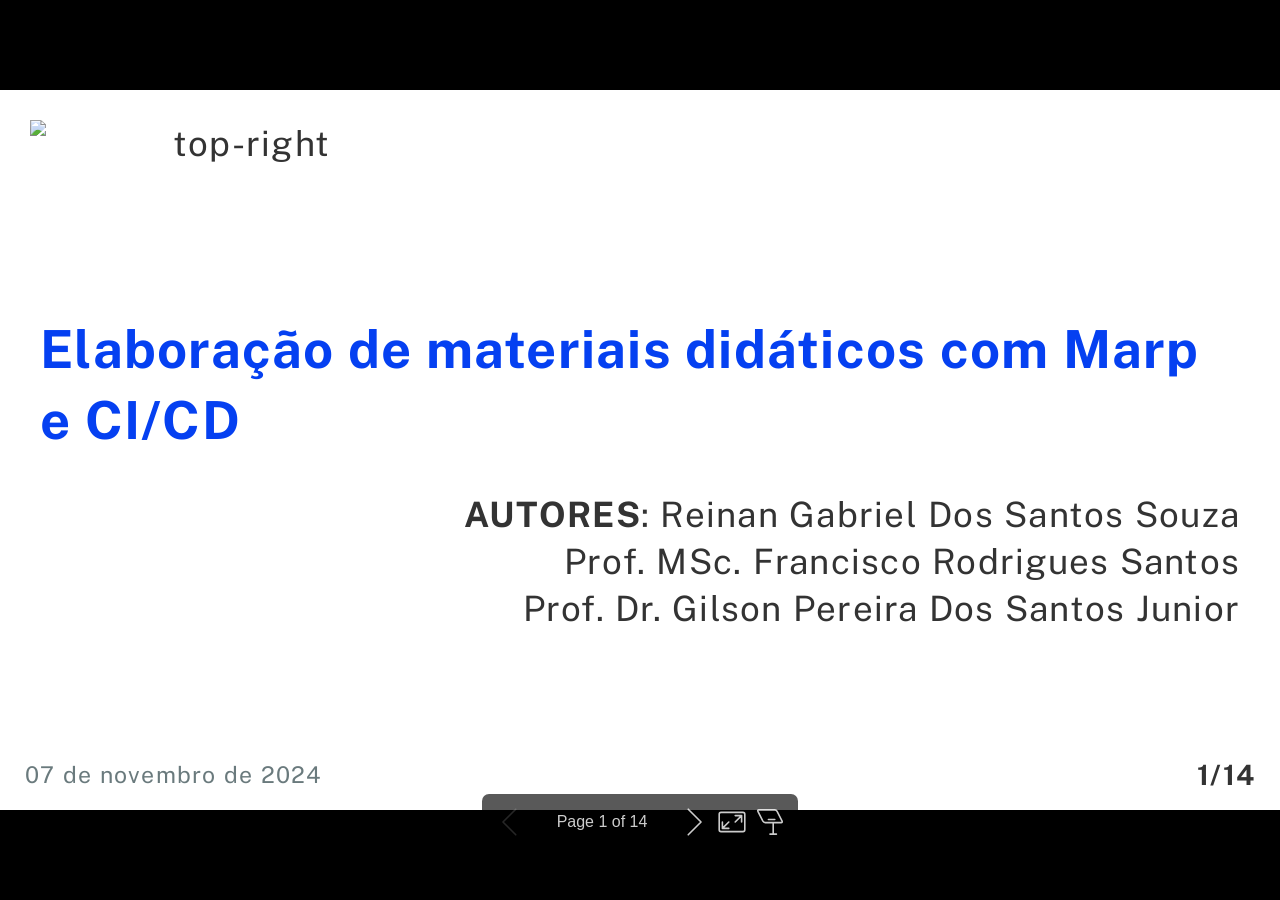
==== index.html @ b1dd6853 "Deploying to gh-pages from @ ReinanHS/marp-erbase-presentation@fe93d0c49906c712b5808c6bbe20783e0fa53" ====
<!DOCTYPE html><html lang="en-US"><head><meta charset="UTF-8"><meta name="viewport" content="width=device-width,height=device-height,initial-scale=1.0"><meta name="apple-mobile-web-app-capable" content="yes"><meta http-equiv="X-UA-Compatible" content="ie=edge"><meta property="og:type" content="website"><meta name="twitter:card" content="summary"><style>@media screen{body[data-bespoke-view=""] .bespoke-marp-parent>.bespoke-marp-osc>button,body[data-bespoke-view=next] .bespoke-marp-parent>.bespoke-marp-osc>button,body[data-bespoke-view=presenter] .bespoke-marp-presenter-container .bespoke-marp-presenter-info-container button,body[data-bespoke-view=presenter] .bespoke-marp-presenter-container .bespoke-marp-presenter-note-container button{-webkit-tap-highlight-color:transparent;appearance:none;background-color:transparent;border:0;color:inherit;cursor:pointer;font-size:inherit;opacity:.8;outline:none;padding:0;transition:opacity .2s linear}body[data-bespoke-view=""] .bespoke-marp-parent>.bespoke-marp-osc>button:disabled,body[data-bespoke-view=next] .bespoke-marp-parent>.bespoke-marp-osc>button:disabled,body[data-bespoke-view=presenter] .bespoke-marp-presenter-container .bespoke-marp-presenter-info-container button:disabled,body[data-bespoke-view=presenter] .bespoke-marp-presenter-container .bespoke-marp-presenter-note-container button:disabled{cursor:not-allowed;opacity:.15!important}body[data-bespoke-view=""] .bespoke-marp-parent>.bespoke-marp-osc>button:hover,body[data-bespoke-view=next] .bespoke-marp-parent>.bespoke-marp-osc>button:hover,body[data-bespoke-view=presenter] .bespoke-marp-presenter-container .bespoke-marp-presenter-info-container button:hover,body[data-bespoke-view=presenter] .bespoke-marp-presenter-container .bespoke-marp-presenter-note-container button:hover{opacity:1}body[data-bespoke-view=""] .bespoke-marp-parent>.bespoke-marp-osc>button:hover:active,body[data-bespoke-view=next] .bespoke-marp-parent>.bespoke-marp-osc>button:hover:active,body[data-bespoke-view=presenter] .bespoke-marp-presenter-container .bespoke-marp-presenter-info-container button:hover:active,body[data-bespoke-view=presenter] .bespoke-marp-presenter-container .bespoke-marp-presenter-note-container button:hover:active{opacity:.6}body[data-bespoke-view=""] .bespoke-marp-parent>.bespoke-marp-osc>button:hover:not(:disabled),body[data-bespoke-view=next] .bespoke-marp-parent>.bespoke-marp-osc>button:hover:not(:disabled),body[data-bespoke-view=presenter] .bespoke-marp-presenter-container .bespoke-marp-presenter-info-container button:hover:not(:disabled),body[data-bespoke-view=presenter] .bespoke-marp-presenter-container .bespoke-marp-presenter-note-container button:hover:not(:disabled){transition:none}body[data-bespoke-view=""] .bespoke-marp-parent>.bespoke-marp-osc>button[data-bespoke-marp-osc=prev],body[data-bespoke-view=next] .bespoke-marp-parent>.bespoke-marp-osc>button[data-bespoke-marp-osc=prev],body[data-bespoke-view=presenter] .bespoke-marp-presenter-container .bespoke-marp-presenter-info-container button.bespoke-marp-presenter-info-page-prev{background:transparent url("[data-uri]") no-repeat 50%;background-size:contain;overflow:hidden;text-indent:100%;white-space:nowrap}body[data-bespoke-view=""] .bespoke-marp-parent>.bespoke-marp-osc>button[data-bespoke-marp-osc=next],body[data-bespoke-view=next] .bespoke-marp-parent>.bespoke-marp-osc>button[data-bespoke-marp-osc=next],body[data-bespoke-view=presenter] .bespoke-marp-presenter-container .bespoke-marp-presenter-info-container button.bespoke-marp-presenter-info-page-next{background:transparent url("[data-uri]") no-repeat 50%;background-size:contain;overflow:hidden;text-indent:100%;white-space:nowrap}body[data-bespoke-view=""] .bespoke-marp-parent>.bespoke-marp-osc>button[data-bespoke-marp-osc=fullscreen],body[data-bespoke-view=next] .bespoke-marp-parent>.bespoke-marp-osc>button[data-bespoke-marp-osc=fullscreen]{background:transparent url("[data-uri]") no-repeat 50%;background-size:contain;overflow:hidden;text-indent:100%;white-space:nowrap}body[data-bespoke-view=""] .bespoke-marp-parent>.bespoke-marp-osc>button.exit[data-bespoke-marp-osc=fullscreen],body[data-bespoke-view=next] .bespoke-marp-parent>.bespoke-marp-osc>button.exit[data-bespoke-marp-osc=fullscreen]{background-image:url("[data-uri]")}body[data-bespoke-view=""] .bespoke-marp-parent>.bespoke-marp-osc>button[data-bespoke-marp-osc=presenter],body[data-bespoke-view=next] .bespoke-marp-parent>.bespoke-marp-osc>button[data-bespoke-marp-osc=presenter]{background:transparent url("[data-uri]") no-repeat 50%;background-size:contain;overflow:hidden;text-indent:100%;white-space:nowrap}body[data-bespoke-view=presenter] .bespoke-marp-presenter-container .bespoke-marp-presenter-note-container button.bespoke-marp-presenter-note-bigger{background:transparent url("[data-uri]") no-repeat 50%;background-size:contain;overflow:hidden;text-indent:100%;white-space:nowrap}body[data-bespoke-view=presenter] .bespoke-marp-presenter-container .bespoke-marp-presenter-note-container button.bespoke-marp-presenter-note-smaller{background:transparent url("[data-uri]") no-repeat 50%;background-size:contain;overflow:hidden;text-indent:100%;white-space:nowrap}}@keyframes __bespoke_marp_transition_reduced_outgoing__{0%{opacity:1}to{opacity:0}}@keyframes __bespoke_marp_transition_reduced_incoming__{0%{mix-blend-mode:plus-lighter;opacity:0}to{mix-blend-mode:plus-lighter;opacity:1}}.bespoke-marp-note,.bespoke-marp-osc,.bespoke-progress-parent{display:none;transition:none}@media screen{::view-transition-group(*){animation-duration:var(--marp-bespoke-transition-animation-duration,.5s);animation-timing-function:ease}::view-transition-new(*),::view-transition-old(*){animation-delay:0s;animation-direction:var(--marp-bespoke-transition-animation-direction,normal);animation-duration:var(--marp-bespoke-transition-animation-duration,.5s);animation-fill-mode:both;animation-name:var(--marp-bespoke-transition-animation-name,var(--marp-bespoke-transition-animation-name-fallback,__bespoke_marp_transition_no_animation__));mix-blend-mode:normal}::view-transition-old(*){--marp-bespoke-transition-animation-name-fallback:__bespoke_marp_transition_reduced_outgoing__;animation-timing-function:ease}::view-transition-new(*){--marp-bespoke-transition-animation-name-fallback:__bespoke_marp_transition_reduced_incoming__;animation-timing-function:ease}::view-transition-new(root),::view-transition-old(root){animation-timing-function:linear}::view-transition-new(__bespoke_marp_transition_osc__),::view-transition-old(__bespoke_marp_transition_osc__){animation-duration:0s!important;animation-name:__bespoke_marp_transition_osc__!important}::view-transition-new(__bespoke_marp_transition_osc__){opacity:0!important}.bespoke-marp-transition-warming-up::view-transition-group(*),.bespoke-marp-transition-warming-up::view-transition-new(*),.bespoke-marp-transition-warming-up::view-transition-old(*){animation-play-state:paused!important}body,html{height:100%;margin:0}body{background:#000;overflow:hidden}svg.bespoke-marp-slide{content-visibility:hidden;opacity:0;pointer-events:none;z-index:-1}svg.bespoke-marp-slide:not(.bespoke-marp-active) *{view-transition-name:none!important}svg.bespoke-marp-slide.bespoke-marp-active{content-visibility:visible;opacity:1;pointer-events:auto;z-index:0}svg.bespoke-marp-slide.bespoke-marp-active.bespoke-marp-active-ready *{animation-name:__bespoke_marp__!important}@supports not (content-visibility:hidden){svg.bespoke-marp-slide[data-bespoke-marp-load=hideable]{display:none}svg.bespoke-marp-slide[data-bespoke-marp-load=hideable].bespoke-marp-active{display:block}}}@media screen and (prefers-reduced-motion:reduce){svg.bespoke-marp-slide *{view-transition-name:none!important}}@media screen{[data-bespoke-marp-fragment=inactive]{visibility:hidden}body[data-bespoke-view=""] .bespoke-marp-parent,body[data-bespoke-view=next] .bespoke-marp-parent{inset:0;position:absolute}body[data-bespoke-view=""] .bespoke-marp-parent>.bespoke-marp-osc,body[data-bespoke-view=next] .bespoke-marp-parent>.bespoke-marp-osc{view-transition-name:__bespoke_marp_transition_osc__;background:rgba(0,0,0,.65);border-radius:7px;bottom:50px;color:#fff;contain:paint;display:block;font-family:Helvetica,Arial,sans-serif;font-size:16px;left:50%;line-height:0;opacity:1;padding:12px;position:absolute;touch-action:manipulation;transform:translateX(-50%);transition:opacity .2s linear;-webkit-user-select:none;user-select:none;white-space:nowrap;will-change:transform;z-index:1}body[data-bespoke-view=""] .bespoke-marp-parent>.bespoke-marp-osc>*,body[data-bespoke-view=next] .bespoke-marp-parent>.bespoke-marp-osc>*{margin-left:6px}body[data-bespoke-view=""] .bespoke-marp-parent>.bespoke-marp-osc>:first-child,body[data-bespoke-view=next] .bespoke-marp-parent>.bespoke-marp-osc>:first-child{margin-left:0}body[data-bespoke-view=""] .bespoke-marp-parent>.bespoke-marp-osc>span,body[data-bespoke-view=next] .bespoke-marp-parent>.bespoke-marp-osc>span{opacity:.8}body[data-bespoke-view=""] .bespoke-marp-parent>.bespoke-marp-osc>span[data-bespoke-marp-osc=page],body[data-bespoke-view=next] .bespoke-marp-parent>.bespoke-marp-osc>span[data-bespoke-marp-osc=page]{display:inline-block;min-width:140px;text-align:center}body[data-bespoke-view=""] .bespoke-marp-parent>.bespoke-marp-osc>button[data-bespoke-marp-osc=fullscreen],body[data-bespoke-view=""] .bespoke-marp-parent>.bespoke-marp-osc>button[data-bespoke-marp-osc=next],body[data-bespoke-view=""] .bespoke-marp-parent>.bespoke-marp-osc>button[data-bespoke-marp-osc=presenter],body[data-bespoke-view=""] .bespoke-marp-parent>.bespoke-marp-osc>button[data-bespoke-marp-osc=prev],body[data-bespoke-view=next] .bespoke-marp-parent>.bespoke-marp-osc>button[data-bespoke-marp-osc=fullscreen],body[data-bespoke-view=next] .bespoke-marp-parent>.bespoke-marp-osc>button[data-bespoke-marp-osc=next],body[data-bespoke-view=next] .bespoke-marp-parent>.bespoke-marp-osc>button[data-bespoke-marp-osc=presenter],body[data-bespoke-view=next] .bespoke-marp-parent>.bespoke-marp-osc>button[data-bespoke-marp-osc=prev]{height:32px;line-height:32px;width:32px}body[data-bespoke-view=""] .bespoke-marp-parent.bespoke-marp-inactive,body[data-bespoke-view=next] .bespoke-marp-parent.bespoke-marp-inactive{cursor:none}body[data-bespoke-view=""] .bespoke-marp-parent.bespoke-marp-inactive>.bespoke-marp-osc,body[data-bespoke-view=next] .bespoke-marp-parent.bespoke-marp-inactive>.bespoke-marp-osc{opacity:0;pointer-events:none}body[data-bespoke-view=""] svg.bespoke-marp-slide,body[data-bespoke-view=next] svg.bespoke-marp-slide{height:100%;left:0;position:absolute;top:0;width:100%}body[data-bespoke-view=""] .bespoke-progress-parent{background:#222;display:flex;height:5px;width:100%}body[data-bespoke-view=""] .bespoke-progress-parent+.bespoke-marp-parent{top:5px}body[data-bespoke-view=""] .bespoke-progress-parent .bespoke-progress-bar{background:#0288d1;flex:0 0 0;transition:flex-basis .2s cubic-bezier(0,1,1,1)}body[data-bespoke-view=next]{background:transparent}body[data-bespoke-view=presenter]{background:#161616}body[data-bespoke-view=presenter] .bespoke-marp-presenter-container{display:grid;font-family:Helvetica,Arial,sans-serif;grid-template:"current dragbar next" minmax(140px,1fr) "current dragbar note" 2fr "info    dragbar note" 3em;grid-template-columns:minmax(3px,var(--bespoke-marp-presenter-split-ratio,66%)) 0 minmax(3px,1fr);height:100%;left:0;position:absolute;top:0;width:100%}body[data-bespoke-view=presenter] .bespoke-marp-presenter-container .bespoke-marp-parent{grid-area:current;overflow:hidden;position:relative}body[data-bespoke-view=presenter] .bespoke-marp-presenter-container .bespoke-marp-parent svg.bespoke-marp-slide{height:calc(100% - 40px);left:20px;pointer-events:none;position:absolute;top:20px;-webkit-user-select:none;user-select:none;width:calc(100% - 40px)}body[data-bespoke-view=presenter] .bespoke-marp-presenter-container .bespoke-marp-parent svg.bespoke-marp-slide.bespoke-marp-active{filter:drop-shadow(0 3px 10px rgba(0,0,0,.5))}body[data-bespoke-view=presenter] .bespoke-marp-presenter-container .bespoke-marp-presenter-dragbar-container{background:#0288d1;cursor:col-resize;grid-area:dragbar;margin-left:-3px;opacity:0;position:relative;transition:opacity .4s linear .1s;width:6px;z-index:10}body[data-bespoke-view=presenter] .bespoke-marp-presenter-container .bespoke-marp-presenter-dragbar-container:hover{opacity:1}body[data-bespoke-view=presenter] .bespoke-marp-presenter-container .bespoke-marp-presenter-dragbar-container.active{opacity:1;transition-delay:0s}body[data-bespoke-view=presenter] .bespoke-marp-presenter-container .bespoke-marp-presenter-next-container{background:#222;cursor:pointer;display:none;grid-area:next;overflow:hidden;position:relative}body[data-bespoke-view=presenter] .bespoke-marp-presenter-container .bespoke-marp-presenter-next-container.active{display:block}body[data-bespoke-view=presenter] .bespoke-marp-presenter-container .bespoke-marp-presenter-next-container iframe.bespoke-marp-presenter-next{background:transparent;border:0;display:block;filter:drop-shadow(0 3px 10px rgba(0,0,0,.5));height:calc(100% - 40px);left:20px;pointer-events:none;position:absolute;top:20px;-webkit-user-select:none;user-select:none;width:calc(100% - 40px)}body[data-bespoke-view=presenter] .bespoke-marp-presenter-container .bespoke-marp-presenter-note-container{background:#222;color:#eee;grid-area:note;position:relative;z-index:1}body[data-bespoke-view=presenter] .bespoke-marp-presenter-container .bespoke-marp-presenter-note-container button{height:1.5em;line-height:1.5em;width:1.5em}body[data-bespoke-view=presenter] .bespoke-marp-presenter-container .bespoke-marp-presenter-note-container .bespoke-marp-presenter-note-wrapper{display:block;inset:0;position:absolute}body[data-bespoke-view=presenter] .bespoke-marp-presenter-container .bespoke-marp-presenter-note-container .bespoke-marp-presenter-note-buttons{background:rgba(0,0,0,.65);border-radius:4px;bottom:0;display:flex;gap:4px;margin:12px;opacity:0;padding:6px;pointer-events:none;position:absolute;right:0;transition:opacity .2s linear}body[data-bespoke-view=presenter] .bespoke-marp-presenter-container .bespoke-marp-presenter-note-container .bespoke-marp-presenter-note-buttons:focus-within,body[data-bespoke-view=presenter] .bespoke-marp-presenter-container .bespoke-marp-presenter-note-container .bespoke-marp-presenter-note-wrapper:focus-within+.bespoke-marp-presenter-note-buttons,body[data-bespoke-view=presenter] .bespoke-marp-presenter-container .bespoke-marp-presenter-note-container:hover .bespoke-marp-presenter-note-buttons{opacity:1;pointer-events:auto}body[data-bespoke-view=presenter] .bespoke-marp-presenter-container .bespoke-marp-presenter-note-container .bespoke-marp-note{word-wrap:break-word;box-sizing:border-box;font-size:calc(1.1em*var(--bespoke-marp-note-font-scale, 1));height:calc(100% - 40px);margin:20px;overflow:auto;padding-right:3px;scrollbar-color:hsla(0,0%,93%,.5) transparent;scrollbar-width:thin;white-space:pre-wrap;width:calc(100% - 40px)}body[data-bespoke-view=presenter] .bespoke-marp-presenter-container .bespoke-marp-presenter-note-container .bespoke-marp-note::-webkit-scrollbar{width:6px}body[data-bespoke-view=presenter] .bespoke-marp-presenter-container .bespoke-marp-presenter-note-container .bespoke-marp-note::-webkit-scrollbar-track{background:transparent}body[data-bespoke-view=presenter] .bespoke-marp-presenter-container .bespoke-marp-presenter-note-container .bespoke-marp-note::-webkit-scrollbar-thumb{background:hsla(0,0%,93%,.5);border-radius:6px}body[data-bespoke-view=presenter] .bespoke-marp-presenter-container .bespoke-marp-presenter-note-container .bespoke-marp-note:empty{pointer-events:none}body[data-bespoke-view=presenter] .bespoke-marp-presenter-container .bespoke-marp-presenter-note-container .bespoke-marp-note.active{display:block}body[data-bespoke-view=presenter] .bespoke-marp-presenter-container .bespoke-marp-presenter-note-container .bespoke-marp-note p:first-child{margin-top:0}body[data-bespoke-view=presenter] .bespoke-marp-presenter-container .bespoke-marp-presenter-note-container .bespoke-marp-note p:last-child{margin-bottom:0}body[data-bespoke-view=presenter] .bespoke-marp-presenter-container .bespoke-marp-presenter-info-container{align-items:center;box-sizing:border-box;color:#eee;display:flex;flex-wrap:nowrap;grid-area:info;justify-content:center;overflow:hidden;padding:0 10px}body[data-bespoke-view=presenter] .bespoke-marp-presenter-container .bespoke-marp-presenter-info-container .bespoke-marp-presenter-info-page,body[data-bespoke-view=presenter] .bespoke-marp-presenter-container .bespoke-marp-presenter-info-container .bespoke-marp-presenter-info-time,body[data-bespoke-view=presenter] .bespoke-marp-presenter-container .bespoke-marp-presenter-info-container .bespoke-marp-presenter-info-timer{box-sizing:border-box;display:block;padding:0 10px;white-space:nowrap;width:100%}body[data-bespoke-view=presenter] .bespoke-marp-presenter-container .bespoke-marp-presenter-info-container button{height:1.5em;line-height:1.5em;width:1.5em}body[data-bespoke-view=presenter] .bespoke-marp-presenter-container .bespoke-marp-presenter-info-container .bespoke-marp-presenter-info-page{order:2;text-align:center}body[data-bespoke-view=presenter] .bespoke-marp-presenter-container .bespoke-marp-presenter-info-container .bespoke-marp-presenter-info-page .bespoke-marp-presenter-info-page-text{display:inline-block;min-width:120px;text-align:center}body[data-bespoke-view=presenter] .bespoke-marp-presenter-container .bespoke-marp-presenter-info-container .bespoke-marp-presenter-info-time{color:#999;order:1;text-align:left}body[data-bespoke-view=presenter] .bespoke-marp-presenter-container .bespoke-marp-presenter-info-container .bespoke-marp-presenter-info-timer{color:#999;order:3;text-align:right}body[data-bespoke-view=presenter] .bespoke-marp-presenter-container .bespoke-marp-presenter-info-container .bespoke-marp-presenter-info-timer:hover{cursor:pointer}}@media print{.bespoke-marp-presenter-info-container,.bespoke-marp-presenter-next-container,.bespoke-marp-presenter-note-container{display:none}}</style><style>@charset "UTF-8";@import "https://fonts.bunny.net/css?family=Lato:400,900|Roboto+Mono:400,700&display=swap";@import url('https://fonts.googleapis.com/css2?family=Public+Sans:wght@400;700&display=swap');@import url('https://fonts.googleapis.com/css2?family=Source+Code+Pro&display=swap');div#\:\$p>svg>foreignObject>section{width:1280px;height:720px;box-sizing:border-box;overflow:hidden;position:relative;scroll-snap-align:center center}div#\:\$p>svg>foreignObject>section:after{bottom:0;content:attr(data-marpit-pagination);padding:inherit;pointer-events:none;position:absolute;right:0}div#\:\$p>svg>foreignObject>section:not([data-marpit-pagination]):after{display:none}/* Normalization */div#\:\$p>svg>foreignObject>section :is(h1,marp-h1){font-size:2em;margin:0.67em 0}div#\:\$p>svg>foreignObject>section video::-webkit-media-controls{will-change:transform}@page{size:1280px 720px;margin:0}@media print{body,html{background-color:#fff;margin:0;page-break-inside:avoid;break-inside:avoid-page}div#\:\$p>svg>foreignObject>section{page-break-before:always;break-before:page}div#\:\$p>svg>foreignObject>section,div#\:\$p>svg>foreignObject>section *{-webkit-print-color-adjust:exact!important;animation-delay:0s!important;animation-duration:0s!important;color-adjust:exact!important;transition:none!important}div#\:\$p>svg[data-marpit-svg]{display:block;height:100vh;width:100vw}}
/*!
 * Marp / Marpit Gaia theme.
 *
 * @theme gaia
 * @author Yuki Hattori
 *
 * @auto-scaling true
 * @size 16:9 1280px 720px
 * @size 4:3 960px 720px
 */div#\:\$p>svg>foreignObject>section :is(pre,marp-pre) code.hljs{display:block;overflow-x:auto;padding:1em}div#\:\$p>svg>foreignObject>section code.hljs{padding:3px 5px}div#\:\$p>svg>foreignObject>section .hljs{background:#000;color:#f8f8f8}div#\:\$p>svg>foreignObject>section .hljs-comment,div#\:\$p>svg>foreignObject>section .hljs-quote{color:#aeaeae;font-style:italic}div#\:\$p>svg>foreignObject>section .hljs-keyword,div#\:\$p>svg>foreignObject>section .hljs-selector-tag,div#\:\$p>svg>foreignObject>section .hljs-type{color:#e28964}div#\:\$p>svg>foreignObject>section .hljs-string{color:#65b042}div#\:\$p>svg>foreignObject>section .hljs-subst{color:#daefa3}div#\:\$p>svg>foreignObject>section .hljs-link,div#\:\$p>svg>foreignObject>section .hljs-regexp{color:#e9c062}div#\:\$p>svg>foreignObject>section .hljs-name,div#\:\$p>svg>foreignObject>section .hljs-section,div#\:\$p>svg>foreignObject>section .hljs-tag,div#\:\$p>svg>foreignObject>section .hljs-title{color:#89bdff}div#\:\$p>svg>foreignObject>section .hljs-class .hljs-title,div#\:\$p>svg>foreignObject>section .hljs-doctag,div#\:\$p>svg>foreignObject>section .hljs-title.class_{text-decoration:underline}div#\:\$p>svg>foreignObject>section .hljs-bullet,div#\:\$p>svg>foreignObject>section .hljs-number,div#\:\$p>svg>foreignObject>section .hljs-symbol{color:#3387cc}div#\:\$p>svg>foreignObject>section .hljs-params,div#\:\$p>svg>foreignObject>section .hljs-template-variable,div#\:\$p>svg>foreignObject>section .hljs-variable{color:#3e87e3}div#\:\$p>svg>foreignObject>section .hljs-attribute{color:#cda869}div#\:\$p>svg>foreignObject>section .hljs-meta{color:#8996a8}div#\:\$p>svg>foreignObject>section .hljs-formula{background-color:#0e2231;color:#f8f8f8;font-style:italic}div#\:\$p>svg>foreignObject>section .hljs-addition{background-color:#253b22;color:#f8f8f8}div#\:\$p>svg>foreignObject>section .hljs-deletion{background-color:#420e09;color:#f8f8f8}div#\:\$p>svg>foreignObject>section .hljs-selector-class{color:#9b703f}div#\:\$p>svg>foreignObject>section .hljs-selector-id{color:#8b98ab}div#\:\$p>svg>foreignObject>section .hljs-emphasis{font-style:italic}div#\:\$p>svg>foreignObject>section .hljs-strong{font-weight:700}div#\:\$p>svg>foreignObject>section :is(h1,marp-h1),div#\:\$p>svg>foreignObject>section :is(h2,marp-h2),div#\:\$p>svg>foreignObject>section :is(h3,marp-h3),div#\:\$p>svg>foreignObject>section :is(h4,marp-h4),div#\:\$p>svg>foreignObject>section :is(h5,marp-h5),div#\:\$p>svg>foreignObject>section :is(h6,marp-h6){margin:.5em 0 0}div#\:\$p>svg>foreignObject>section :is(h1,marp-h1) strong,div#\:\$p>svg>foreignObject>section :is(h2,marp-h2) strong,div#\:\$p>svg>foreignObject>section :is(h3,marp-h3) strong,div#\:\$p>svg>foreignObject>section :is(h4,marp-h4) strong,div#\:\$p>svg>foreignObject>section :is(h5,marp-h5) strong,div#\:\$p>svg>foreignObject>section :is(h6,marp-h6) strong{font-weight:inherit}div#\:\$p>svg>foreignObject>section :is(h1,marp-h1)::part(auto-scaling),div#\:\$p>svg>foreignObject>section :is(h2,marp-h2)::part(auto-scaling),div#\:\$p>svg>foreignObject>section :is(h3,marp-h3)::part(auto-scaling),div#\:\$p>svg>foreignObject>section :is(h4,marp-h4)::part(auto-scaling),div#\:\$p>svg>foreignObject>section :is(h5,marp-h5)::part(auto-scaling),div#\:\$p>svg>foreignObject>section :is(h6,marp-h6)::part(auto-scaling){max-height:580px}div#\:\$p>svg>foreignObject>section :is(h1,marp-h1){font-size:1.8em}div#\:\$p>svg>foreignObject>section :is(h2,marp-h2){font-size:1.5em}div#\:\$p>svg>foreignObject>section :is(h3,marp-h3){font-size:1.3em}div#\:\$p>svg>foreignObject>section :is(h4,marp-h4){font-size:1.1em}div#\:\$p>svg>foreignObject>section :is(h5,marp-h5){font-size:1em}div#\:\$p>svg>foreignObject>section :is(h6,marp-h6){font-size:.9em}div#\:\$p>svg>foreignObject>section blockquote,div#\:\$p>svg>foreignObject>section p{margin:1em 0 0}div#\:\$p>svg>foreignObject>section ol>li,div#\:\$p>svg>foreignObject>section ul>li{margin:.3em 0 0}div#\:\$p>svg>foreignObject>section ol>li>p,div#\:\$p>svg>foreignObject>section ul>li>p{margin:.6em 0 0}div#\:\$p>svg>foreignObject>section code{display:inline-block;font-family:Roboto Mono,monospace;font-size:.8em;letter-spacing:0;margin:-.1em .15em;padding:.1em .2em;vertical-align:baseline}div#\:\$p>svg>foreignObject>section :is(pre,marp-pre){display:block;margin:1em 0 0;overflow:visible}div#\:\$p>svg>foreignObject>section :is(pre,marp-pre) code{box-sizing:border-box;font-size:.7em;margin:0;min-width:100%;padding:.5em}div#\:\$p>svg>foreignObject>section :is(pre,marp-pre)::part(auto-scaling){max-height:calc(580px - 1em)}div#\:\$p>svg>foreignObject>section blockquote{margin:1em 0 0;padding:0 1em;position:relative}div#\:\$p>svg>foreignObject>section blockquote:after,div#\:\$p>svg>foreignObject>section blockquote:before{content:"“";display:block;font-family:Times New Roman,serif;font-weight:700;position:absolute}div#\:\$p>svg>foreignObject>section blockquote:before{left:0;top:0}div#\:\$p>svg>foreignObject>section blockquote:after{bottom:0;right:0;transform:rotate(180deg)}div#\:\$p>svg>foreignObject>section blockquote>:first-child{margin-top:0}div#\:\$p>svg>foreignObject>section mark{background:transparent}div#\:\$p>svg>foreignObject>section table{border-collapse:collapse;border-spacing:0;margin:1em 0 0}div#\:\$p>svg>foreignObject>section table td,div#\:\$p>svg>foreignObject>section table th{border-style:solid;border-width:1px;padding:.2em .4em}div#\:\$p>svg>foreignObject>section footer,div#\:\$p>svg>foreignObject>section header,div#\:\$p>svg>foreignObject>section:after{box-sizing:border-box;font-size:66%;height:70px;line-height:50px;overflow:hidden;padding:10px 25px;position:absolute}div#\:\$p>svg>foreignObject>section:after{--marpit-root-font-size:66%}div#\:\$p>svg>foreignObject>section header{top:0}div#\:\$p>svg>foreignObject>section footer,div#\:\$p>svg>foreignObject>section header{left:0;right:0}div#\:\$p>svg>foreignObject>section footer{bottom:0}div#\:\$p>svg>foreignObject>section{word-wrap:break-word;--color-background:#fff8e1;--color-background-stripe:rgba(69,90,100,.1);--color-foreground:#455a64;--color-dimmed:#6a7a7d;--color-highlight:#0288d1;background-color:var(--color-background);background-image:linear-gradient(135deg,hsla(0,0%,53%,0),hsla(0,0%,53%,.02) 50%,hsla(0,0%,100%,0) 0,hsla(0,0%,100%,.05));color:var(--color-foreground);font-family:Lato,Avenir Next,Avenir,Trebuchet MS,Segoe UI,sans-serif;font-size:35px;height:720px;letter-spacing:1.25px;line-height:1.35;padding:70px;width:1280px}div#\:\$p>svg>foreignObject>section{--marpit-root-font-size:35px}div#\:\$p>svg>foreignObject>section:after{bottom:0;font-size:80%;right:0}div#\:\$p>svg>foreignObject>section:after{--marpit-root-font-size:80%}div#\:\$p>svg>foreignObject>section a,div#\:\$p>svg>foreignObject>section mark{color:var(--color-highlight)}div#\:\$p>svg>foreignObject>section code{background:var(--color-dimmed);color:var(--color-background)}div#\:\$p>svg>foreignObject>section :is(h1,marp-h1) strong,div#\:\$p>svg>foreignObject>section :is(h2,marp-h2) strong,div#\:\$p>svg>foreignObject>section :is(h3,marp-h3) strong,div#\:\$p>svg>foreignObject>section :is(h4,marp-h4) strong,div#\:\$p>svg>foreignObject>section :is(h5,marp-h5) strong,div#\:\$p>svg>foreignObject>section :is(h6,marp-h6) strong{color:var(--color-highlight)}div#\:\$p>svg>foreignObject>section :is(pre,marp-pre){background:var(--color-foreground)}div#\:\$p>svg>foreignObject>section :is(pre,marp-pre)>code{background:transparent}div#\:\$p>svg>foreignObject>section blockquote:after,div#\:\$p>svg>foreignObject>section blockquote:before,div#\:\$p>svg>foreignObject>section footer,div#\:\$p>svg>foreignObject>section header,div#\:\$p>svg>foreignObject>section section:after{color:var(--color-dimmed)}div#\:\$p>svg>foreignObject>section table td,div#\:\$p>svg>foreignObject>section table th{border-color:var(--color-foreground)}div#\:\$p>svg>foreignObject>section table thead th{background:var(--color-foreground);color:var(--color-background)}div#\:\$p>svg>foreignObject>section table tbody>tr:nth-child(odd) td,div#\:\$p>svg>foreignObject>section table tbody>tr:nth-child(odd) th{background:var(--color-background-stripe,transparent)}div#\:\$p>svg>foreignObject>section>:first-child,div#\:\$p>svg>foreignObject>section>header:first-child+*{margin-top:0}div#\:\$p>svg>foreignObject>section:where(.invert){--color-background:#455a64;--color-background-stripe:rgba(255,248,225,.1);--color-foreground:#fff8e1;--color-dimmed:#dad8c8;--color-highlight:#81d4fa}div#\:\$p>svg>foreignObject>section:where(.gaia){--color-background:#0288d1;--color-background-stripe:rgba(255,248,225,.1);--color-foreground:#fff8e1;--color-dimmed:#cce2de;--color-highlight:#81d4fa}div#\:\$p>svg>foreignObject>section:where(.lead){display:flex;flex-flow:column nowrap;justify-content:center}div#\:\$p>svg>foreignObject>section:where(.lead) :is(h1,marp-h1),div#\:\$p>svg>foreignObject>section:where(.lead) :is(h2,marp-h2),div#\:\$p>svg>foreignObject>section:where(.lead) :is(h3,marp-h3),div#\:\$p>svg>foreignObject>section:where(.lead) :is(h4,marp-h4),div#\:\$p>svg>foreignObject>section:where(.lead) :is(h5,marp-h5),div#\:\$p>svg>foreignObject>section:where(.lead) :is(h6,marp-h6){text-align:center}div#\:\$p>svg>foreignObject>section:where(.lead) p{text-align:center}div#\:\$p>svg>foreignObject>section:where(.lead) blockquote>:is(h1,marp-h1),div#\:\$p>svg>foreignObject>section:where(.lead) blockquote>:is(h2,marp-h2),div#\:\$p>svg>foreignObject>section:where(.lead) blockquote>:is(h3,marp-h3),div#\:\$p>svg>foreignObject>section:where(.lead) blockquote>:is(h4,marp-h4),div#\:\$p>svg>foreignObject>section:where(.lead) blockquote>:is(h5,marp-h5),div#\:\$p>svg>foreignObject>section:where(.lead) blockquote>:is(h6,marp-h6),div#\:\$p>svg>foreignObject>section:where(.lead) blockquote>p{text-align:left}div#\:\$p>svg>foreignObject>section:where(.lead) ol>li>p,div#\:\$p>svg>foreignObject>section:where(.lead) ul>li>p{text-align:left}div#\:\$p>svg>foreignObject>section:where(.lead) table{margin-left:auto;margin-right:auto}@font-face{font-family:KaTeX_AMS;font-style:normal;font-weight:400;src:url('https://cdn.jsdelivr.net/npm/katex@0.16.8/dist/fonts/KaTeX_AMS-Regular.woff2') format("woff2"),url('https://cdn.jsdelivr.net/npm/katex@0.16.8/dist/fonts/KaTeX_AMS-Regular.woff') format("woff"),url('https://cdn.jsdelivr.net/npm/katex@0.16.8/dist/fonts/KaTeX_AMS-Regular.ttf') format("truetype")}@font-face{font-family:KaTeX_Caligraphic;font-style:normal;font-weight:700;src:url('https://cdn.jsdelivr.net/npm/katex@0.16.8/dist/fonts/KaTeX_Caligraphic-Bold.woff2') format("woff2"),url('https://cdn.jsdelivr.net/npm/katex@0.16.8/dist/fonts/KaTeX_Caligraphic-Bold.woff') format("woff"),url('https://cdn.jsdelivr.net/npm/katex@0.16.8/dist/fonts/KaTeX_Caligraphic-Bold.ttf') format("truetype")}@font-face{font-family:KaTeX_Caligraphic;font-style:normal;font-weight:400;src:url('https://cdn.jsdelivr.net/npm/katex@0.16.8/dist/fonts/KaTeX_Caligraphic-Regular.woff2') format("woff2"),url('https://cdn.jsdelivr.net/npm/katex@0.16.8/dist/fonts/KaTeX_Caligraphic-Regular.woff') format("woff"),url('https://cdn.jsdelivr.net/npm/katex@0.16.8/dist/fonts/KaTeX_Caligraphic-Regular.ttf') format("truetype")}@font-face{font-family:KaTeX_Fraktur;font-style:normal;font-weight:700;src:url('https://cdn.jsdelivr.net/npm/katex@0.16.8/dist/fonts/KaTeX_Fraktur-Bold.woff2') format("woff2"),url('https://cdn.jsdelivr.net/npm/katex@0.16.8/dist/fonts/KaTeX_Fraktur-Bold.woff') format("woff"),url('https://cdn.jsdelivr.net/npm/katex@0.16.8/dist/fonts/KaTeX_Fraktur-Bold.ttf') format("truetype")}@font-face{font-family:KaTeX_Fraktur;font-style:normal;font-weight:400;src:url('https://cdn.jsdelivr.net/npm/katex@0.16.8/dist/fonts/KaTeX_Fraktur-Regular.woff2') format("woff2"),url('https://cdn.jsdelivr.net/npm/katex@0.16.8/dist/fonts/KaTeX_Fraktur-Regular.woff') format("woff"),url('https://cdn.jsdelivr.net/npm/katex@0.16.8/dist/fonts/KaTeX_Fraktur-Regular.ttf') format("truetype")}@font-face{font-family:KaTeX_Main;font-style:normal;font-weight:700;src:url('https://cdn.jsdelivr.net/npm/katex@0.16.8/dist/fonts/KaTeX_Main-Bold.woff2') format("woff2"),url('https://cdn.jsdelivr.net/npm/katex@0.16.8/dist/fonts/KaTeX_Main-Bold.woff') format("woff"),url('https://cdn.jsdelivr.net/npm/katex@0.16.8/dist/fonts/KaTeX_Main-Bold.ttf') format("truetype")}@font-face{font-family:KaTeX_Main;font-style:italic;font-weight:700;src:url('https://cdn.jsdelivr.net/npm/katex@0.16.8/dist/fonts/KaTeX_Main-BoldItalic.woff2') format("woff2"),url('https://cdn.jsdelivr.net/npm/katex@0.16.8/dist/fonts/KaTeX_Main-BoldItalic.woff') format("woff"),url('https://cdn.jsdelivr.net/npm/katex@0.16.8/dist/fonts/KaTeX_Main-BoldItalic.ttf') format("truetype")}@font-face{font-family:KaTeX_Main;font-style:italic;font-weight:400;src:url('https://cdn.jsdelivr.net/npm/katex@0.16.8/dist/fonts/KaTeX_Main-Italic.woff2') format("woff2"),url('https://cdn.jsdelivr.net/npm/katex@0.16.8/dist/fonts/KaTeX_Main-Italic.woff') format("woff"),url('https://cdn.jsdelivr.net/npm/katex@0.16.8/dist/fonts/KaTeX_Main-Italic.ttf') format("truetype")}@font-face{font-family:KaTeX_Main;font-style:normal;font-weight:400;src:url('https://cdn.jsdelivr.net/npm/katex@0.16.8/dist/fonts/KaTeX_Main-Regular.woff2') format("woff2"),url('https://cdn.jsdelivr.net/npm/katex@0.16.8/dist/fonts/KaTeX_Main-Regular.woff') format("woff"),url('https://cdn.jsdelivr.net/npm/katex@0.16.8/dist/fonts/KaTeX_Main-Regular.ttf') format("truetype")}@font-face{font-family:KaTeX_Math;font-style:italic;font-weight:700;src:url('https://cdn.jsdelivr.net/npm/katex@0.16.8/dist/fonts/KaTeX_Math-BoldItalic.woff2') format("woff2"),url('https://cdn.jsdelivr.net/npm/katex@0.16.8/dist/fonts/KaTeX_Math-BoldItalic.woff') format("woff"),url('https://cdn.jsdelivr.net/npm/katex@0.16.8/dist/fonts/KaTeX_Math-BoldItalic.ttf') format("truetype")}@font-face{font-family:KaTeX_Math;font-style:italic;font-weight:400;src:url('https://cdn.jsdelivr.net/npm/katex@0.16.8/dist/fonts/KaTeX_Math-Italic.woff2') format("woff2"),url('https://cdn.jsdelivr.net/npm/katex@0.16.8/dist/fonts/KaTeX_Math-Italic.woff') format("woff"),url('https://cdn.jsdelivr.net/npm/katex@0.16.8/dist/fonts/KaTeX_Math-Italic.ttf') format("truetype")}@font-face{font-family:"KaTeX_SansSerif";font-style:normal;font-weight:700;src:url('https://cdn.jsdelivr.net/npm/katex@0.16.8/dist/fonts/KaTeX_SansSerif-Bold.woff2') format("woff2"),url('https://cdn.jsdelivr.net/npm/katex@0.16.8/dist/fonts/KaTeX_SansSerif-Bold.woff') format("woff"),url('https://cdn.jsdelivr.net/npm/katex@0.16.8/dist/fonts/KaTeX_SansSerif-Bold.ttf') format("truetype")}@font-face{font-family:"KaTeX_SansSerif";font-style:italic;font-weight:400;src:url('https://cdn.jsdelivr.net/npm/katex@0.16.8/dist/fonts/KaTeX_SansSerif-Italic.woff2') format("woff2"),url('https://cdn.jsdelivr.net/npm/katex@0.16.8/dist/fonts/KaTeX_SansSerif-Italic.woff') format("woff"),url('https://cdn.jsdelivr.net/npm/katex@0.16.8/dist/fonts/KaTeX_SansSerif-Italic.ttf') format("truetype")}@font-face{font-family:"KaTeX_SansSerif";font-style:normal;font-weight:400;src:url('https://cdn.jsdelivr.net/npm/katex@0.16.8/dist/fonts/KaTeX_SansSerif-Regular.woff2') format("woff2"),url('https://cdn.jsdelivr.net/npm/katex@0.16.8/dist/fonts/KaTeX_SansSerif-Regular.woff') format("woff"),url('https://cdn.jsdelivr.net/npm/katex@0.16.8/dist/fonts/KaTeX_SansSerif-Regular.ttf') format("truetype")}@font-face{font-family:KaTeX_Script;font-style:normal;font-weight:400;src:url('https://cdn.jsdelivr.net/npm/katex@0.16.8/dist/fonts/KaTeX_Script-Regular.woff2') format("woff2"),url('https://cdn.jsdelivr.net/npm/katex@0.16.8/dist/fonts/KaTeX_Script-Regular.woff') format("woff"),url('https://cdn.jsdelivr.net/npm/katex@0.16.8/dist/fonts/KaTeX_Script-Regular.ttf') format("truetype")}@font-face{font-family:KaTeX_Size1;font-style:normal;font-weight:400;src:url('https://cdn.jsdelivr.net/npm/katex@0.16.8/dist/fonts/KaTeX_Size1-Regular.woff2') format("woff2"),url('https://cdn.jsdelivr.net/npm/katex@0.16.8/dist/fonts/KaTeX_Size1-Regular.woff') format("woff"),url('https://cdn.jsdelivr.net/npm/katex@0.16.8/dist/fonts/KaTeX_Size1-Regular.ttf') format("truetype")}@font-face{font-family:KaTeX_Size2;font-style:normal;font-weight:400;src:url('https://cdn.jsdelivr.net/npm/katex@0.16.8/dist/fonts/KaTeX_Size2-Regular.woff2') format("woff2"),url('https://cdn.jsdelivr.net/npm/katex@0.16.8/dist/fonts/KaTeX_Size2-Regular.woff') format("woff"),url('https://cdn.jsdelivr.net/npm/katex@0.16.8/dist/fonts/KaTeX_Size2-Regular.ttf') format("truetype")}@font-face{font-family:KaTeX_Size3;font-style:normal;font-weight:400;src:url('https://cdn.jsdelivr.net/npm/katex@0.16.8/dist/fonts/KaTeX_Size3-Regular.woff2') format("woff2"),url('https://cdn.jsdelivr.net/npm/katex@0.16.8/dist/fonts/KaTeX_Size3-Regular.woff') format("woff"),url('https://cdn.jsdelivr.net/npm/katex@0.16.8/dist/fonts/KaTeX_Size3-Regular.ttf') format("truetype")}@font-face{font-family:KaTeX_Size4;font-style:normal;font-weight:400;src:url('https://cdn.jsdelivr.net/npm/katex@0.16.8/dist/fonts/KaTeX_Size4-Regular.woff2') format("woff2"),url('https://cdn.jsdelivr.net/npm/katex@0.16.8/dist/fonts/KaTeX_Size4-Regular.woff') format("woff"),url('https://cdn.jsdelivr.net/npm/katex@0.16.8/dist/fonts/KaTeX_Size4-Regular.ttf') format("truetype")}@font-face{font-family:KaTeX_Typewriter;font-style:normal;font-weight:400;src:url('https://cdn.jsdelivr.net/npm/katex@0.16.8/dist/fonts/KaTeX_Typewriter-Regular.woff2') format("woff2"),url('https://cdn.jsdelivr.net/npm/katex@0.16.8/dist/fonts/KaTeX_Typewriter-Regular.woff') format("woff"),url('https://cdn.jsdelivr.net/npm/katex@0.16.8/dist/fonts/KaTeX_Typewriter-Regular.ttf') format("truetype")}div#\:\$p>svg>foreignObject>section .katex{font:normal 1.21em KaTeX_Main,Times New Roman,serif;line-height:1.2;text-indent:0;text-rendering:auto}div#\:\$p>svg>foreignObject>section .katex *{-ms-high-contrast-adjust:none!important;border-color:currentColor}div#\:\$p>svg>foreignObject>section .katex .katex-version:after{content:"0.16.8"}div#\:\$p>svg>foreignObject>section .katex .katex-mathml{clip:rect(1px,1px,1px,1px);border:0;height:1px;overflow:hidden;padding:0;position:absolute;width:1px}div#\:\$p>svg>foreignObject>section .katex .katex-html>.newline{display:block}div#\:\$p>svg>foreignObject>section .katex .base{position:relative;white-space:nowrap;width:-moz-min-content;width:min-content}div#\:\$p>svg>foreignObject>section .katex .base,div#\:\$p>svg>foreignObject>section .katex .strut{display:inline-block}div#\:\$p>svg>foreignObject>section .katex .textbf{font-weight:700}div#\:\$p>svg>foreignObject>section .katex .textit{font-style:italic}div#\:\$p>svg>foreignObject>section .katex .textrm{font-family:KaTeX_Main}div#\:\$p>svg>foreignObject>section .katex .textsf{font-family:KaTeX_SansSerif}div#\:\$p>svg>foreignObject>section .katex .texttt{font-family:KaTeX_Typewriter}div#\:\$p>svg>foreignObject>section .katex .mathnormal{font-family:KaTeX_Math;font-style:italic}div#\:\$p>svg>foreignObject>section .katex .mathit{font-family:KaTeX_Main;font-style:italic}div#\:\$p>svg>foreignObject>section .katex .mathrm{font-style:normal}div#\:\$p>svg>foreignObject>section .katex .mathbf{font-family:KaTeX_Main;font-weight:700}div#\:\$p>svg>foreignObject>section .katex .boldsymbol{font-family:KaTeX_Math;font-style:italic;font-weight:700}div#\:\$p>svg>foreignObject>section .katex .amsrm,div#\:\$p>svg>foreignObject>section .katex .mathbb,div#\:\$p>svg>foreignObject>section .katex .textbb{font-family:KaTeX_AMS}div#\:\$p>svg>foreignObject>section .katex .mathcal{font-family:KaTeX_Caligraphic}div#\:\$p>svg>foreignObject>section .katex .mathfrak,div#\:\$p>svg>foreignObject>section .katex .textfrak{font-family:KaTeX_Fraktur}div#\:\$p>svg>foreignObject>section .katex .mathtt{font-family:KaTeX_Typewriter}div#\:\$p>svg>foreignObject>section .katex .mathscr,div#\:\$p>svg>foreignObject>section .katex .textscr{font-family:KaTeX_Script}div#\:\$p>svg>foreignObject>section .katex .mathsf,div#\:\$p>svg>foreignObject>section .katex .textsf{font-family:KaTeX_SansSerif}div#\:\$p>svg>foreignObject>section .katex .mathboldsf,div#\:\$p>svg>foreignObject>section .katex .textboldsf{font-family:KaTeX_SansSerif;font-weight:700}div#\:\$p>svg>foreignObject>section .katex .mathitsf,div#\:\$p>svg>foreignObject>section .katex .textitsf{font-family:KaTeX_SansSerif;font-style:italic}div#\:\$p>svg>foreignObject>section .katex .mainrm{font-family:KaTeX_Main;font-style:normal}div#\:\$p>svg>foreignObject>section .katex .vlist-t{border-collapse:collapse;display:inline-table;table-layout:fixed}div#\:\$p>svg>foreignObject>section .katex .vlist-r{display:table-row}div#\:\$p>svg>foreignObject>section .katex .vlist{display:table-cell;position:relative;vertical-align:bottom}div#\:\$p>svg>foreignObject>section .katex .vlist>:is(span,marp-span){display:block;height:0;position:relative}div#\:\$p>svg>foreignObject>section .katex .vlist>:is(span,marp-span)>:is(span,marp-span){display:inline-block}div#\:\$p>svg>foreignObject>section .katex .vlist>:is(span,marp-span)>.pstrut{overflow:hidden;width:0}div#\:\$p>svg>foreignObject>section .katex .vlist-t2{margin-right:-2px}div#\:\$p>svg>foreignObject>section .katex .vlist-s{display:table-cell;font-size:1px;min-width:2px;vertical-align:bottom;width:2px}div#\:\$p>svg>foreignObject>section .katex div#\:\$p>svg>foreignObject>section section.vlist-s{--marpit-root-font-size:1px}div#\:\$p>svg>foreignObject>section .katex .vbox{align-items:baseline;display:inline-flex;flex-direction:column}div#\:\$p>svg>foreignObject>section .katex .hbox{width:100%}div#\:\$p>svg>foreignObject>section .katex .hbox,div#\:\$p>svg>foreignObject>section .katex .thinbox{display:inline-flex;flex-direction:row}div#\:\$p>svg>foreignObject>section .katex .thinbox{max-width:0;width:0}div#\:\$p>svg>foreignObject>section .katex .msupsub{text-align:left}div#\:\$p>svg>foreignObject>section .katex .mfrac>:is(span,marp-span)>:is(span,marp-span){text-align:center}div#\:\$p>svg>foreignObject>section .katex .mfrac .frac-line{border-bottom-style:solid;display:inline-block;width:100%}div#\:\$p>svg>foreignObject>section .katex .hdashline,div#\:\$p>svg>foreignObject>section .katex .hline,div#\:\$p>svg>foreignObject>section .katex .mfrac .frac-line,div#\:\$p>svg>foreignObject>section .katex .overline .overline-line,div#\:\$p>svg>foreignObject>section .katex .rule,div#\:\$p>svg>foreignObject>section .katex .underline .underline-line{min-height:1px}div#\:\$p>svg>foreignObject>section .katex .mspace{display:inline-block}div#\:\$p>svg>foreignObject>section .katex .clap,div#\:\$p>svg>foreignObject>section .katex .llap,div#\:\$p>svg>foreignObject>section .katex .rlap{position:relative;width:0}div#\:\$p>svg>foreignObject>section .katex .clap>.inner,div#\:\$p>svg>foreignObject>section .katex .llap>.inner,div#\:\$p>svg>foreignObject>section .katex .rlap>.inner{position:absolute}div#\:\$p>svg>foreignObject>section .katex .clap>.fix,div#\:\$p>svg>foreignObject>section .katex .llap>.fix,div#\:\$p>svg>foreignObject>section .katex .rlap>.fix{display:inline-block}div#\:\$p>svg>foreignObject>section .katex .llap>.inner{right:0}div#\:\$p>svg>foreignObject>section .katex .clap>.inner,div#\:\$p>svg>foreignObject>section .katex .rlap>.inner{left:0}div#\:\$p>svg>foreignObject>section .katex .clap>.inner>:is(span,marp-span){margin-left:-50%;margin-right:50%}div#\:\$p>svg>foreignObject>section .katex .rule{border:0 solid;display:inline-block;position:relative}div#\:\$p>svg>foreignObject>section .katex .hline,div#\:\$p>svg>foreignObject>section .katex .overline .overline-line,div#\:\$p>svg>foreignObject>section .katex .underline .underline-line{border-bottom-style:solid;display:inline-block;width:100%}div#\:\$p>svg>foreignObject>section .katex .hdashline{border-bottom-style:dashed;display:inline-block;width:100%}div#\:\$p>svg>foreignObject>section .katex .sqrt>.root{margin-left:.27777778em;margin-right:-.55555556em}div#\:\$p>svg>foreignObject>section .katex .fontsize-ensurer.reset-size1.size1,div#\:\$p>svg>foreignObject>section .katex .sizing.reset-size1.size1{font-size:1em}div#\:\$p>svg>foreignObject>section .katex div#\:\$p>svg>foreignObject>section section.fontsize-ensurer.reset-size1.size1,div#\:\$p>svg>foreignObject>section .katex div#\:\$p>svg>foreignObject>section section.sizing.reset-size1.size1{--marpit-root-font-size:1em}div#\:\$p>svg>foreignObject>section .katex .fontsize-ensurer.reset-size1.size2,div#\:\$p>svg>foreignObject>section .katex .sizing.reset-size1.size2{font-size:1.2em}div#\:\$p>svg>foreignObject>section .katex div#\:\$p>svg>foreignObject>section section.fontsize-ensurer.reset-size1.size2,div#\:\$p>svg>foreignObject>section .katex div#\:\$p>svg>foreignObject>section section.sizing.reset-size1.size2{--marpit-root-font-size:1.2em}div#\:\$p>svg>foreignObject>section .katex .fontsize-ensurer.reset-size1.size3,div#\:\$p>svg>foreignObject>section .katex .sizing.reset-size1.size3{font-size:1.4em}div#\:\$p>svg>foreignObject>section .katex div#\:\$p>svg>foreignObject>section section.fontsize-ensurer.reset-size1.size3,div#\:\$p>svg>foreignObject>section .katex div#\:\$p>svg>foreignObject>section section.sizing.reset-size1.size3{--marpit-root-font-size:1.4em}div#\:\$p>svg>foreignObject>section .katex .fontsize-ensurer.reset-size1.size4,div#\:\$p>svg>foreignObject>section .katex .sizing.reset-size1.size4{font-size:1.6em}div#\:\$p>svg>foreignObject>section .katex div#\:\$p>svg>foreignObject>section section.fontsize-ensurer.reset-size1.size4,div#\:\$p>svg>foreignObject>section .katex div#\:\$p>svg>foreignObject>section section.sizing.reset-size1.size4{--marpit-root-font-size:1.6em}div#\:\$p>svg>foreignObject>section .katex .fontsize-ensurer.reset-size1.size5,div#\:\$p>svg>foreignObject>section .katex .sizing.reset-size1.size5{font-size:1.8em}div#\:\$p>svg>foreignObject>section .katex div#\:\$p>svg>foreignObject>section section.fontsize-ensurer.reset-size1.size5,div#\:\$p>svg>foreignObject>section .katex div#\:\$p>svg>foreignObject>section section.sizing.reset-size1.size5{--marpit-root-font-size:1.8em}div#\:\$p>svg>foreignObject>section .katex .fontsize-ensurer.reset-size1.size6,div#\:\$p>svg>foreignObject>section .katex .sizing.reset-size1.size6{font-size:2em}div#\:\$p>svg>foreignObject>section .katex div#\:\$p>svg>foreignObject>section section.fontsize-ensurer.reset-size1.size6,div#\:\$p>svg>foreignObject>section .katex div#\:\$p>svg>foreignObject>section section.sizing.reset-size1.size6{--marpit-root-font-size:2em}div#\:\$p>svg>foreignObject>section .katex .fontsize-ensurer.reset-size1.size7,div#\:\$p>svg>foreignObject>section .katex .sizing.reset-size1.size7{font-size:2.4em}div#\:\$p>svg>foreignObject>section .katex div#\:\$p>svg>foreignObject>section section.fontsize-ensurer.reset-size1.size7,div#\:\$p>svg>foreignObject>section .katex div#\:\$p>svg>foreignObject>section section.sizing.reset-size1.size7{--marpit-root-font-size:2.4em}div#\:\$p>svg>foreignObject>section .katex .fontsize-ensurer.reset-size1.size8,div#\:\$p>svg>foreignObject>section .katex .sizing.reset-size1.size8{font-size:2.88em}div#\:\$p>svg>foreignObject>section .katex div#\:\$p>svg>foreignObject>section section.fontsize-ensurer.reset-size1.size8,div#\:\$p>svg>foreignObject>section .katex div#\:\$p>svg>foreignObject>section section.sizing.reset-size1.size8{--marpit-root-font-size:2.88em}div#\:\$p>svg>foreignObject>section .katex .fontsize-ensurer.reset-size1.size9,div#\:\$p>svg>foreignObject>section .katex .sizing.reset-size1.size9{font-size:3.456em}div#\:\$p>svg>foreignObject>section .katex div#\:\$p>svg>foreignObject>section section.fontsize-ensurer.reset-size1.size9,div#\:\$p>svg>foreignObject>section .katex div#\:\$p>svg>foreignObject>section section.sizing.reset-size1.size9{--marpit-root-font-size:3.456em}div#\:\$p>svg>foreignObject>section .katex .fontsize-ensurer.reset-size1.size10,div#\:\$p>svg>foreignObject>section .katex .sizing.reset-size1.size10{font-size:4.148em}div#\:\$p>svg>foreignObject>section .katex div#\:\$p>svg>foreignObject>section section.fontsize-ensurer.reset-size1.size10,div#\:\$p>svg>foreignObject>section .katex div#\:\$p>svg>foreignObject>section section.sizing.reset-size1.size10{--marpit-root-font-size:4.148em}div#\:\$p>svg>foreignObject>section .katex .fontsize-ensurer.reset-size1.size11,div#\:\$p>svg>foreignObject>section .katex .sizing.reset-size1.size11{font-size:4.976em}div#\:\$p>svg>foreignObject>section .katex div#\:\$p>svg>foreignObject>section section.fontsize-ensurer.reset-size1.size11,div#\:\$p>svg>foreignObject>section .katex div#\:\$p>svg>foreignObject>section section.sizing.reset-size1.size11{--marpit-root-font-size:4.976em}div#\:\$p>svg>foreignObject>section .katex .fontsize-ensurer.reset-size2.size1,div#\:\$p>svg>foreignObject>section .katex .sizing.reset-size2.size1{font-size:.83333333em}div#\:\$p>svg>foreignObject>section .katex div#\:\$p>svg>foreignObject>section section.fontsize-ensurer.reset-size2.size1,div#\:\$p>svg>foreignObject>section .katex div#\:\$p>svg>foreignObject>section section.sizing.reset-size2.size1{--marpit-root-font-size:.83333333em}div#\:\$p>svg>foreignObject>section .katex .fontsize-ensurer.reset-size2.size2,div#\:\$p>svg>foreignObject>section .katex .sizing.reset-size2.size2{font-size:1em}div#\:\$p>svg>foreignObject>section .katex div#\:\$p>svg>foreignObject>section section.fontsize-ensurer.reset-size2.size2,div#\:\$p>svg>foreignObject>section .katex div#\:\$p>svg>foreignObject>section section.sizing.reset-size2.size2{--marpit-root-font-size:1em}div#\:\$p>svg>foreignObject>section .katex .fontsize-ensurer.reset-size2.size3,div#\:\$p>svg>foreignObject>section .katex .sizing.reset-size2.size3{font-size:1.16666667em}div#\:\$p>svg>foreignObject>section .katex div#\:\$p>svg>foreignObject>section section.fontsize-ensurer.reset-size2.size3,div#\:\$p>svg>foreignObject>section .katex div#\:\$p>svg>foreignObject>section section.sizing.reset-size2.size3{--marpit-root-font-size:1.16666667em}div#\:\$p>svg>foreignObject>section .katex .fontsize-ensurer.reset-size2.size4,div#\:\$p>svg>foreignObject>section .katex .sizing.reset-size2.size4{font-size:1.33333333em}div#\:\$p>svg>foreignObject>section .katex div#\:\$p>svg>foreignObject>section section.fontsize-ensurer.reset-size2.size4,div#\:\$p>svg>foreignObject>section .katex div#\:\$p>svg>foreignObject>section section.sizing.reset-size2.size4{--marpit-root-font-size:1.33333333em}div#\:\$p>svg>foreignObject>section .katex .fontsize-ensurer.reset-size2.size5,div#\:\$p>svg>foreignObject>section .katex .sizing.reset-size2.size5{font-size:1.5em}div#\:\$p>svg>foreignObject>section .katex div#\:\$p>svg>foreignObject>section section.fontsize-ensurer.reset-size2.size5,div#\:\$p>svg>foreignObject>section .katex div#\:\$p>svg>foreignObject>section section.sizing.reset-size2.size5{--marpit-root-font-size:1.5em}div#\:\$p>svg>foreignObject>section .katex .fontsize-ensurer.reset-size2.size6,div#\:\$p>svg>foreignObject>section .katex .sizing.reset-size2.size6{font-size:1.66666667em}div#\:\$p>svg>foreignObject>section .katex div#\:\$p>svg>foreignObject>section section.fontsize-ensurer.reset-size2.size6,div#\:\$p>svg>foreignObject>section .katex div#\:\$p>svg>foreignObject>section section.sizing.reset-size2.size6{--marpit-root-font-size:1.66666667em}div#\:\$p>svg>foreignObject>section .katex .fontsize-ensurer.reset-size2.size7,div#\:\$p>svg>foreignObject>section .katex .sizing.reset-size2.size7{font-size:2em}div#\:\$p>svg>foreignObject>section .katex div#\:\$p>svg>foreignObject>section section.fontsize-ensurer.reset-size2.size7,div#\:\$p>svg>foreignObject>section .katex div#\:\$p>svg>foreignObject>section section.sizing.reset-size2.size7{--marpit-root-font-size:2em}div#\:\$p>svg>foreignObject>section .katex .fontsize-ensurer.reset-size2.size8,div#\:\$p>svg>foreignObject>section .katex .sizing.reset-size2.size8{font-size:2.4em}div#\:\$p>svg>foreignObject>section .katex div#\:\$p>svg>foreignObject>section section.fontsize-ensurer.reset-size2.size8,div#\:\$p>svg>foreignObject>section .katex div#\:\$p>svg>foreignObject>section section.sizing.reset-size2.size8{--marpit-root-font-size:2.4em}div#\:\$p>svg>foreignObject>section .katex .fontsize-ensurer.reset-size2.size9,div#\:\$p>svg>foreignObject>section .katex .sizing.reset-size2.size9{font-size:2.88em}div#\:\$p>svg>foreignObject>section .katex div#\:\$p>svg>foreignObject>section section.fontsize-ensurer.reset-size2.size9,div#\:\$p>svg>foreignObject>section .katex div#\:\$p>svg>foreignObject>section section.sizing.reset-size2.size9{--marpit-root-font-size:2.88em}div#\:\$p>svg>foreignObject>section .katex .fontsize-ensurer.reset-size2.size10,div#\:\$p>svg>foreignObject>section .katex .sizing.reset-size2.size10{font-size:3.45666667em}div#\:\$p>svg>foreignObject>section .katex div#\:\$p>svg>foreignObject>section section.fontsize-ensurer.reset-size2.size10,div#\:\$p>svg>foreignObject>section .katex div#\:\$p>svg>foreignObject>section section.sizing.reset-size2.size10{--marpit-root-font-size:3.45666667em}div#\:\$p>svg>foreignObject>section .katex .fontsize-ensurer.reset-size2.size11,div#\:\$p>svg>foreignObject>section .katex .sizing.reset-size2.size11{font-size:4.14666667em}div#\:\$p>svg>foreignObject>section .katex div#\:\$p>svg>foreignObject>section section.fontsize-ensurer.reset-size2.size11,div#\:\$p>svg>foreignObject>section .katex div#\:\$p>svg>foreignObject>section section.sizing.reset-size2.size11{--marpit-root-font-size:4.14666667em}div#\:\$p>svg>foreignObject>section .katex .fontsize-ensurer.reset-size3.size1,div#\:\$p>svg>foreignObject>section .katex .sizing.reset-size3.size1{font-size:.71428571em}div#\:\$p>svg>foreignObject>section .katex div#\:\$p>svg>foreignObject>section section.fontsize-ensurer.reset-size3.size1,div#\:\$p>svg>foreignObject>section .katex div#\:\$p>svg>foreignObject>section section.sizing.reset-size3.size1{--marpit-root-font-size:.71428571em}div#\:\$p>svg>foreignObject>section .katex .fontsize-ensurer.reset-size3.size2,div#\:\$p>svg>foreignObject>section .katex .sizing.reset-size3.size2{font-size:.85714286em}div#\:\$p>svg>foreignObject>section .katex div#\:\$p>svg>foreignObject>section section.fontsize-ensurer.reset-size3.size2,div#\:\$p>svg>foreignObject>section .katex div#\:\$p>svg>foreignObject>section section.sizing.reset-size3.size2{--marpit-root-font-size:.85714286em}div#\:\$p>svg>foreignObject>section .katex .fontsize-ensurer.reset-size3.size3,div#\:\$p>svg>foreignObject>section .katex .sizing.reset-size3.size3{font-size:1em}div#\:\$p>svg>foreignObject>section .katex div#\:\$p>svg>foreignObject>section section.fontsize-ensurer.reset-size3.size3,div#\:\$p>svg>foreignObject>section .katex div#\:\$p>svg>foreignObject>section section.sizing.reset-size3.size3{--marpit-root-font-size:1em}div#\:\$p>svg>foreignObject>section .katex .fontsize-ensurer.reset-size3.size4,div#\:\$p>svg>foreignObject>section .katex .sizing.reset-size3.size4{font-size:1.14285714em}div#\:\$p>svg>foreignObject>section .katex div#\:\$p>svg>foreignObject>section section.fontsize-ensurer.reset-size3.size4,div#\:\$p>svg>foreignObject>section .katex div#\:\$p>svg>foreignObject>section section.sizing.reset-size3.size4{--marpit-root-font-size:1.14285714em}div#\:\$p>svg>foreignObject>section .katex .fontsize-ensurer.reset-size3.size5,div#\:\$p>svg>foreignObject>section .katex .sizing.reset-size3.size5{font-size:1.28571429em}div#\:\$p>svg>foreignObject>section .katex div#\:\$p>svg>foreignObject>section section.fontsize-ensurer.reset-size3.size5,div#\:\$p>svg>foreignObject>section .katex div#\:\$p>svg>foreignObject>section section.sizing.reset-size3.size5{--marpit-root-font-size:1.28571429em}div#\:\$p>svg>foreignObject>section .katex .fontsize-ensurer.reset-size3.size6,div#\:\$p>svg>foreignObject>section .katex .sizing.reset-size3.size6{font-size:1.42857143em}div#\:\$p>svg>foreignObject>section .katex div#\:\$p>svg>foreignObject>section section.fontsize-ensurer.reset-size3.size6,div#\:\$p>svg>foreignObject>section .katex div#\:\$p>svg>foreignObject>section section.sizing.reset-size3.size6{--marpit-root-font-size:1.42857143em}div#\:\$p>svg>foreignObject>section .katex .fontsize-ensurer.reset-size3.size7,div#\:\$p>svg>foreignObject>section .katex .sizing.reset-size3.size7{font-size:1.71428571em}div#\:\$p>svg>foreignObject>section .katex div#\:\$p>svg>foreignObject>section section.fontsize-ensurer.reset-size3.size7,div#\:\$p>svg>foreignObject>section .katex div#\:\$p>svg>foreignObject>section section.sizing.reset-size3.size7{--marpit-root-font-size:1.71428571em}div#\:\$p>svg>foreignObject>section .katex .fontsize-ensurer.reset-size3.size8,div#\:\$p>svg>foreignObject>section .katex .sizing.reset-size3.size8{font-size:2.05714286em}div#\:\$p>svg>foreignObject>section .katex div#\:\$p>svg>foreignObject>section section.fontsize-ensurer.reset-size3.size8,div#\:\$p>svg>foreignObject>section .katex div#\:\$p>svg>foreignObject>section section.sizing.reset-size3.size8{--marpit-root-font-size:2.05714286em}div#\:\$p>svg>foreignObject>section .katex .fontsize-ensurer.reset-size3.size9,div#\:\$p>svg>foreignObject>section .katex .sizing.reset-size3.size9{font-size:2.46857143em}div#\:\$p>svg>foreignObject>section .katex div#\:\$p>svg>foreignObject>section section.fontsize-ensurer.reset-size3.size9,div#\:\$p>svg>foreignObject>section .katex div#\:\$p>svg>foreignObject>section section.sizing.reset-size3.size9{--marpit-root-font-size:2.46857143em}div#\:\$p>svg>foreignObject>section .katex .fontsize-ensurer.reset-size3.size10,div#\:\$p>svg>foreignObject>section .katex .sizing.reset-size3.size10{font-size:2.96285714em}div#\:\$p>svg>foreignObject>section .katex div#\:\$p>svg>foreignObject>section section.fontsize-ensurer.reset-size3.size10,div#\:\$p>svg>foreignObject>section .katex div#\:\$p>svg>foreignObject>section section.sizing.reset-size3.size10{--marpit-root-font-size:2.96285714em}div#\:\$p>svg>foreignObject>section .katex .fontsize-ensurer.reset-size3.size11,div#\:\$p>svg>foreignObject>section .katex .sizing.reset-size3.size11{font-size:3.55428571em}div#\:\$p>svg>foreignObject>section .katex div#\:\$p>svg>foreignObject>section section.fontsize-ensurer.reset-size3.size11,div#\:\$p>svg>foreignObject>section .katex div#\:\$p>svg>foreignObject>section section.sizing.reset-size3.size11{--marpit-root-font-size:3.55428571em}div#\:\$p>svg>foreignObject>section .katex .fontsize-ensurer.reset-size4.size1,div#\:\$p>svg>foreignObject>section .katex .sizing.reset-size4.size1{font-size:.625em}div#\:\$p>svg>foreignObject>section .katex div#\:\$p>svg>foreignObject>section section.fontsize-ensurer.reset-size4.size1,div#\:\$p>svg>foreignObject>section .katex div#\:\$p>svg>foreignObject>section section.sizing.reset-size4.size1{--marpit-root-font-size:.625em}div#\:\$p>svg>foreignObject>section .katex .fontsize-ensurer.reset-size4.size2,div#\:\$p>svg>foreignObject>section .katex .sizing.reset-size4.size2{font-size:.75em}div#\:\$p>svg>foreignObject>section .katex div#\:\$p>svg>foreignObject>section section.fontsize-ensurer.reset-size4.size2,div#\:\$p>svg>foreignObject>section .katex div#\:\$p>svg>foreignObject>section section.sizing.reset-size4.size2{--marpit-root-font-size:.75em}div#\:\$p>svg>foreignObject>section .katex .fontsize-ensurer.reset-size4.size3,div#\:\$p>svg>foreignObject>section .katex .sizing.reset-size4.size3{font-size:.875em}div#\:\$p>svg>foreignObject>section .katex div#\:\$p>svg>foreignObject>section section.fontsize-ensurer.reset-size4.size3,div#\:\$p>svg>foreignObject>section .katex div#\:\$p>svg>foreignObject>section section.sizing.reset-size4.size3{--marpit-root-font-size:.875em}div#\:\$p>svg>foreignObject>section .katex .fontsize-ensurer.reset-size4.size4,div#\:\$p>svg>foreignObject>section .katex .sizing.reset-size4.size4{font-size:1em}div#\:\$p>svg>foreignObject>section .katex div#\:\$p>svg>foreignObject>section section.fontsize-ensurer.reset-size4.size4,div#\:\$p>svg>foreignObject>section .katex div#\:\$p>svg>foreignObject>section section.sizing.reset-size4.size4{--marpit-root-font-size:1em}div#\:\$p>svg>foreignObject>section .katex .fontsize-ensurer.reset-size4.size5,div#\:\$p>svg>foreignObject>section .katex .sizing.reset-size4.size5{font-size:1.125em}div#\:\$p>svg>foreignObject>section .katex div#\:\$p>svg>foreignObject>section section.fontsize-ensurer.reset-size4.size5,div#\:\$p>svg>foreignObject>section .katex div#\:\$p>svg>foreignObject>section section.sizing.reset-size4.size5{--marpit-root-font-size:1.125em}div#\:\$p>svg>foreignObject>section .katex .fontsize-ensurer.reset-size4.size6,div#\:\$p>svg>foreignObject>section .katex .sizing.reset-size4.size6{font-size:1.25em}div#\:\$p>svg>foreignObject>section .katex div#\:\$p>svg>foreignObject>section section.fontsize-ensurer.reset-size4.size6,div#\:\$p>svg>foreignObject>section .katex div#\:\$p>svg>foreignObject>section section.sizing.reset-size4.size6{--marpit-root-font-size:1.25em}div#\:\$p>svg>foreignObject>section .katex .fontsize-ensurer.reset-size4.size7,div#\:\$p>svg>foreignObject>section .katex .sizing.reset-size4.size7{font-size:1.5em}div#\:\$p>svg>foreignObject>section .katex div#\:\$p>svg>foreignObject>section section.fontsize-ensurer.reset-size4.size7,div#\:\$p>svg>foreignObject>section .katex div#\:\$p>svg>foreignObject>section section.sizing.reset-size4.size7{--marpit-root-font-size:1.5em}div#\:\$p>svg>foreignObject>section .katex .fontsize-ensurer.reset-size4.size8,div#\:\$p>svg>foreignObject>section .katex .sizing.reset-size4.size8{font-size:1.8em}div#\:\$p>svg>foreignObject>section .katex div#\:\$p>svg>foreignObject>section section.fontsize-ensurer.reset-size4.size8,div#\:\$p>svg>foreignObject>section .katex div#\:\$p>svg>foreignObject>section section.sizing.reset-size4.size8{--marpit-root-font-size:1.8em}div#\:\$p>svg>foreignObject>section .katex .fontsize-ensurer.reset-size4.size9,div#\:\$p>svg>foreignObject>section .katex .sizing.reset-size4.size9{font-size:2.16em}div#\:\$p>svg>foreignObject>section .katex div#\:\$p>svg>foreignObject>section section.fontsize-ensurer.reset-size4.size9,div#\:\$p>svg>foreignObject>section .katex div#\:\$p>svg>foreignObject>section section.sizing.reset-size4.size9{--marpit-root-font-size:2.16em}div#\:\$p>svg>foreignObject>section .katex .fontsize-ensurer.reset-size4.size10,div#\:\$p>svg>foreignObject>section .katex .sizing.reset-size4.size10{font-size:2.5925em}div#\:\$p>svg>foreignObject>section .katex div#\:\$p>svg>foreignObject>section section.fontsize-ensurer.reset-size4.size10,div#\:\$p>svg>foreignObject>section .katex div#\:\$p>svg>foreignObject>section section.sizing.reset-size4.size10{--marpit-root-font-size:2.5925em}div#\:\$p>svg>foreignObject>section .katex .fontsize-ensurer.reset-size4.size11,div#\:\$p>svg>foreignObject>section .katex .sizing.reset-size4.size11{font-size:3.11em}div#\:\$p>svg>foreignObject>section .katex div#\:\$p>svg>foreignObject>section section.fontsize-ensurer.reset-size4.size11,div#\:\$p>svg>foreignObject>section .katex div#\:\$p>svg>foreignObject>section section.sizing.reset-size4.size11{--marpit-root-font-size:3.11em}div#\:\$p>svg>foreignObject>section .katex .fontsize-ensurer.reset-size5.size1,div#\:\$p>svg>foreignObject>section .katex .sizing.reset-size5.size1{font-size:.55555556em}div#\:\$p>svg>foreignObject>section .katex div#\:\$p>svg>foreignObject>section section.fontsize-ensurer.reset-size5.size1,div#\:\$p>svg>foreignObject>section .katex div#\:\$p>svg>foreignObject>section section.sizing.reset-size5.size1{--marpit-root-font-size:.55555556em}div#\:\$p>svg>foreignObject>section .katex .fontsize-ensurer.reset-size5.size2,div#\:\$p>svg>foreignObject>section .katex .sizing.reset-size5.size2{font-size:.66666667em}div#\:\$p>svg>foreignObject>section .katex div#\:\$p>svg>foreignObject>section section.fontsize-ensurer.reset-size5.size2,div#\:\$p>svg>foreignObject>section .katex div#\:\$p>svg>foreignObject>section section.sizing.reset-size5.size2{--marpit-root-font-size:.66666667em}div#\:\$p>svg>foreignObject>section .katex .fontsize-ensurer.reset-size5.size3,div#\:\$p>svg>foreignObject>section .katex .sizing.reset-size5.size3{font-size:.77777778em}div#\:\$p>svg>foreignObject>section .katex div#\:\$p>svg>foreignObject>section section.fontsize-ensurer.reset-size5.size3,div#\:\$p>svg>foreignObject>section .katex div#\:\$p>svg>foreignObject>section section.sizing.reset-size5.size3{--marpit-root-font-size:.77777778em}div#\:\$p>svg>foreignObject>section .katex .fontsize-ensurer.reset-size5.size4,div#\:\$p>svg>foreignObject>section .katex .sizing.reset-size5.size4{font-size:.88888889em}div#\:\$p>svg>foreignObject>section .katex div#\:\$p>svg>foreignObject>section section.fontsize-ensurer.reset-size5.size4,div#\:\$p>svg>foreignObject>section .katex div#\:\$p>svg>foreignObject>section section.sizing.reset-size5.size4{--marpit-root-font-size:.88888889em}div#\:\$p>svg>foreignObject>section .katex .fontsize-ensurer.reset-size5.size5,div#\:\$p>svg>foreignObject>section .katex .sizing.reset-size5.size5{font-size:1em}div#\:\$p>svg>foreignObject>section .katex div#\:\$p>svg>foreignObject>section section.fontsize-ensurer.reset-size5.size5,div#\:\$p>svg>foreignObject>section .katex div#\:\$p>svg>foreignObject>section section.sizing.reset-size5.size5{--marpit-root-font-size:1em}div#\:\$p>svg>foreignObject>section .katex .fontsize-ensurer.reset-size5.size6,div#\:\$p>svg>foreignObject>section .katex .sizing.reset-size5.size6{font-size:1.11111111em}div#\:\$p>svg>foreignObject>section .katex div#\:\$p>svg>foreignObject>section section.fontsize-ensurer.reset-size5.size6,div#\:\$p>svg>foreignObject>section .katex div#\:\$p>svg>foreignObject>section section.sizing.reset-size5.size6{--marpit-root-font-size:1.11111111em}div#\:\$p>svg>foreignObject>section .katex .fontsize-ensurer.reset-size5.size7,div#\:\$p>svg>foreignObject>section .katex .sizing.reset-size5.size7{font-size:1.33333333em}div#\:\$p>svg>foreignObject>section .katex div#\:\$p>svg>foreignObject>section section.fontsize-ensurer.reset-size5.size7,div#\:\$p>svg>foreignObject>section .katex div#\:\$p>svg>foreignObject>section section.sizing.reset-size5.size7{--marpit-root-font-size:1.33333333em}div#\:\$p>svg>foreignObject>section .katex .fontsize-ensurer.reset-size5.size8,div#\:\$p>svg>foreignObject>section .katex .sizing.reset-size5.size8{font-size:1.6em}div#\:\$p>svg>foreignObject>section .katex div#\:\$p>svg>foreignObject>section section.fontsize-ensurer.reset-size5.size8,div#\:\$p>svg>foreignObject>section .katex div#\:\$p>svg>foreignObject>section section.sizing.reset-size5.size8{--marpit-root-font-size:1.6em}div#\:\$p>svg>foreignObject>section .katex .fontsize-ensurer.reset-size5.size9,div#\:\$p>svg>foreignObject>section .katex .sizing.reset-size5.size9{font-size:1.92em}div#\:\$p>svg>foreignObject>section .katex div#\:\$p>svg>foreignObject>section section.fontsize-ensurer.reset-size5.size9,div#\:\$p>svg>foreignObject>section .katex div#\:\$p>svg>foreignObject>section section.sizing.reset-size5.size9{--marpit-root-font-size:1.92em}div#\:\$p>svg>foreignObject>section .katex .fontsize-ensurer.reset-size5.size10,div#\:\$p>svg>foreignObject>section .katex .sizing.reset-size5.size10{font-size:2.30444444em}div#\:\$p>svg>foreignObject>section .katex div#\:\$p>svg>foreignObject>section section.fontsize-ensurer.reset-size5.size10,div#\:\$p>svg>foreignObject>section .katex div#\:\$p>svg>foreignObject>section section.sizing.reset-size5.size10{--marpit-root-font-size:2.30444444em}div#\:\$p>svg>foreignObject>section .katex .fontsize-ensurer.reset-size5.size11,div#\:\$p>svg>foreignObject>section .katex .sizing.reset-size5.size11{font-size:2.76444444em}div#\:\$p>svg>foreignObject>section .katex div#\:\$p>svg>foreignObject>section section.fontsize-ensurer.reset-size5.size11,div#\:\$p>svg>foreignObject>section .katex div#\:\$p>svg>foreignObject>section section.sizing.reset-size5.size11{--marpit-root-font-size:2.76444444em}div#\:\$p>svg>foreignObject>section .katex .fontsize-ensurer.reset-size6.size1,div#\:\$p>svg>foreignObject>section .katex .sizing.reset-size6.size1{font-size:.5em}div#\:\$p>svg>foreignObject>section .katex div#\:\$p>svg>foreignObject>section section.fontsize-ensurer.reset-size6.size1,div#\:\$p>svg>foreignObject>section .katex div#\:\$p>svg>foreignObject>section section.sizing.reset-size6.size1{--marpit-root-font-size:.5em}div#\:\$p>svg>foreignObject>section .katex .fontsize-ensurer.reset-size6.size2,div#\:\$p>svg>foreignObject>section .katex .sizing.reset-size6.size2{font-size:.6em}div#\:\$p>svg>foreignObject>section .katex div#\:\$p>svg>foreignObject>section section.fontsize-ensurer.reset-size6.size2,div#\:\$p>svg>foreignObject>section .katex div#\:\$p>svg>foreignObject>section section.sizing.reset-size6.size2{--marpit-root-font-size:.6em}div#\:\$p>svg>foreignObject>section .katex .fontsize-ensurer.reset-size6.size3,div#\:\$p>svg>foreignObject>section .katex .sizing.reset-size6.size3{font-size:.7em}div#\:\$p>svg>foreignObject>section .katex div#\:\$p>svg>foreignObject>section section.fontsize-ensurer.reset-size6.size3,div#\:\$p>svg>foreignObject>section .katex div#\:\$p>svg>foreignObject>section section.sizing.reset-size6.size3{--marpit-root-font-size:.7em}div#\:\$p>svg>foreignObject>section .katex .fontsize-ensurer.reset-size6.size4,div#\:\$p>svg>foreignObject>section .katex .sizing.reset-size6.size4{font-size:.8em}div#\:\$p>svg>foreignObject>section .katex div#\:\$p>svg>foreignObject>section section.fontsize-ensurer.reset-size6.size4,div#\:\$p>svg>foreignObject>section .katex div#\:\$p>svg>foreignObject>section section.sizing.reset-size6.size4{--marpit-root-font-size:.8em}div#\:\$p>svg>foreignObject>section .katex .fontsize-ensurer.reset-size6.size5,div#\:\$p>svg>foreignObject>section .katex .sizing.reset-size6.size5{font-size:.9em}div#\:\$p>svg>foreignObject>section .katex div#\:\$p>svg>foreignObject>section section.fontsize-ensurer.reset-size6.size5,div#\:\$p>svg>foreignObject>section .katex div#\:\$p>svg>foreignObject>section section.sizing.reset-size6.size5{--marpit-root-font-size:.9em}div#\:\$p>svg>foreignObject>section .katex .fontsize-ensurer.reset-size6.size6,div#\:\$p>svg>foreignObject>section .katex .sizing.reset-size6.size6{font-size:1em}div#\:\$p>svg>foreignObject>section .katex div#\:\$p>svg>foreignObject>section section.fontsize-ensurer.reset-size6.size6,div#\:\$p>svg>foreignObject>section .katex div#\:\$p>svg>foreignObject>section section.sizing.reset-size6.size6{--marpit-root-font-size:1em}div#\:\$p>svg>foreignObject>section .katex .fontsize-ensurer.reset-size6.size7,div#\:\$p>svg>foreignObject>section .katex .sizing.reset-size6.size7{font-size:1.2em}div#\:\$p>svg>foreignObject>section .katex div#\:\$p>svg>foreignObject>section section.fontsize-ensurer.reset-size6.size7,div#\:\$p>svg>foreignObject>section .katex div#\:\$p>svg>foreignObject>section section.sizing.reset-size6.size7{--marpit-root-font-size:1.2em}div#\:\$p>svg>foreignObject>section .katex .fontsize-ensurer.reset-size6.size8,div#\:\$p>svg>foreignObject>section .katex .sizing.reset-size6.size8{font-size:1.44em}div#\:\$p>svg>foreignObject>section .katex div#\:\$p>svg>foreignObject>section section.fontsize-ensurer.reset-size6.size8,div#\:\$p>svg>foreignObject>section .katex div#\:\$p>svg>foreignObject>section section.sizing.reset-size6.size8{--marpit-root-font-size:1.44em}div#\:\$p>svg>foreignObject>section .katex .fontsize-ensurer.reset-size6.size9,div#\:\$p>svg>foreignObject>section .katex .sizing.reset-size6.size9{font-size:1.728em}div#\:\$p>svg>foreignObject>section .katex div#\:\$p>svg>foreignObject>section section.fontsize-ensurer.reset-size6.size9,div#\:\$p>svg>foreignObject>section .katex div#\:\$p>svg>foreignObject>section section.sizing.reset-size6.size9{--marpit-root-font-size:1.728em}div#\:\$p>svg>foreignObject>section .katex .fontsize-ensurer.reset-size6.size10,div#\:\$p>svg>foreignObject>section .katex .sizing.reset-size6.size10{font-size:2.074em}div#\:\$p>svg>foreignObject>section .katex div#\:\$p>svg>foreignObject>section section.fontsize-ensurer.reset-size6.size10,div#\:\$p>svg>foreignObject>section .katex div#\:\$p>svg>foreignObject>section section.sizing.reset-size6.size10{--marpit-root-font-size:2.074em}div#\:\$p>svg>foreignObject>section .katex .fontsize-ensurer.reset-size6.size11,div#\:\$p>svg>foreignObject>section .katex .sizing.reset-size6.size11{font-size:2.488em}div#\:\$p>svg>foreignObject>section .katex div#\:\$p>svg>foreignObject>section section.fontsize-ensurer.reset-size6.size11,div#\:\$p>svg>foreignObject>section .katex div#\:\$p>svg>foreignObject>section section.sizing.reset-size6.size11{--marpit-root-font-size:2.488em}div#\:\$p>svg>foreignObject>section .katex .fontsize-ensurer.reset-size7.size1,div#\:\$p>svg>foreignObject>section .katex .sizing.reset-size7.size1{font-size:.41666667em}div#\:\$p>svg>foreignObject>section .katex div#\:\$p>svg>foreignObject>section section.fontsize-ensurer.reset-size7.size1,div#\:\$p>svg>foreignObject>section .katex div#\:\$p>svg>foreignObject>section section.sizing.reset-size7.size1{--marpit-root-font-size:.41666667em}div#\:\$p>svg>foreignObject>section .katex .fontsize-ensurer.reset-size7.size2,div#\:\$p>svg>foreignObject>section .katex .sizing.reset-size7.size2{font-size:.5em}div#\:\$p>svg>foreignObject>section .katex div#\:\$p>svg>foreignObject>section section.fontsize-ensurer.reset-size7.size2,div#\:\$p>svg>foreignObject>section .katex div#\:\$p>svg>foreignObject>section section.sizing.reset-size7.size2{--marpit-root-font-size:.5em}div#\:\$p>svg>foreignObject>section .katex .fontsize-ensurer.reset-size7.size3,div#\:\$p>svg>foreignObject>section .katex .sizing.reset-size7.size3{font-size:.58333333em}div#\:\$p>svg>foreignObject>section .katex div#\:\$p>svg>foreignObject>section section.fontsize-ensurer.reset-size7.size3,div#\:\$p>svg>foreignObject>section .katex div#\:\$p>svg>foreignObject>section section.sizing.reset-size7.size3{--marpit-root-font-size:.58333333em}div#\:\$p>svg>foreignObject>section .katex .fontsize-ensurer.reset-size7.size4,div#\:\$p>svg>foreignObject>section .katex .sizing.reset-size7.size4{font-size:.66666667em}div#\:\$p>svg>foreignObject>section .katex div#\:\$p>svg>foreignObject>section section.fontsize-ensurer.reset-size7.size4,div#\:\$p>svg>foreignObject>section .katex div#\:\$p>svg>foreignObject>section section.sizing.reset-size7.size4{--marpit-root-font-size:.66666667em}div#\:\$p>svg>foreignObject>section .katex .fontsize-ensurer.reset-size7.size5,div#\:\$p>svg>foreignObject>section .katex .sizing.reset-size7.size5{font-size:.75em}div#\:\$p>svg>foreignObject>section .katex div#\:\$p>svg>foreignObject>section section.fontsize-ensurer.reset-size7.size5,div#\:\$p>svg>foreignObject>section .katex div#\:\$p>svg>foreignObject>section section.sizing.reset-size7.size5{--marpit-root-font-size:.75em}div#\:\$p>svg>foreignObject>section .katex .fontsize-ensurer.reset-size7.size6,div#\:\$p>svg>foreignObject>section .katex .sizing.reset-size7.size6{font-size:.83333333em}div#\:\$p>svg>foreignObject>section .katex div#\:\$p>svg>foreignObject>section section.fontsize-ensurer.reset-size7.size6,div#\:\$p>svg>foreignObject>section .katex div#\:\$p>svg>foreignObject>section section.sizing.reset-size7.size6{--marpit-root-font-size:.83333333em}div#\:\$p>svg>foreignObject>section .katex .fontsize-ensurer.reset-size7.size7,div#\:\$p>svg>foreignObject>section .katex .sizing.reset-size7.size7{font-size:1em}div#\:\$p>svg>foreignObject>section .katex div#\:\$p>svg>foreignObject>section section.fontsize-ensurer.reset-size7.size7,div#\:\$p>svg>foreignObject>section .katex div#\:\$p>svg>foreignObject>section section.sizing.reset-size7.size7{--marpit-root-font-size:1em}div#\:\$p>svg>foreignObject>section .katex .fontsize-ensurer.reset-size7.size8,div#\:\$p>svg>foreignObject>section .katex .sizing.reset-size7.size8{font-size:1.2em}div#\:\$p>svg>foreignObject>section .katex div#\:\$p>svg>foreignObject>section section.fontsize-ensurer.reset-size7.size8,div#\:\$p>svg>foreignObject>section .katex div#\:\$p>svg>foreignObject>section section.sizing.reset-size7.size8{--marpit-root-font-size:1.2em}div#\:\$p>svg>foreignObject>section .katex .fontsize-ensurer.reset-size7.size9,div#\:\$p>svg>foreignObject>section .katex .sizing.reset-size7.size9{font-size:1.44em}div#\:\$p>svg>foreignObject>section .katex div#\:\$p>svg>foreignObject>section section.fontsize-ensurer.reset-size7.size9,div#\:\$p>svg>foreignObject>section .katex div#\:\$p>svg>foreignObject>section section.sizing.reset-size7.size9{--marpit-root-font-size:1.44em}div#\:\$p>svg>foreignObject>section .katex .fontsize-ensurer.reset-size7.size10,div#\:\$p>svg>foreignObject>section .katex .sizing.reset-size7.size10{font-size:1.72833333em}div#\:\$p>svg>foreignObject>section .katex div#\:\$p>svg>foreignObject>section section.fontsize-ensurer.reset-size7.size10,div#\:\$p>svg>foreignObject>section .katex div#\:\$p>svg>foreignObject>section section.sizing.reset-size7.size10{--marpit-root-font-size:1.72833333em}div#\:\$p>svg>foreignObject>section .katex .fontsize-ensurer.reset-size7.size11,div#\:\$p>svg>foreignObject>section .katex .sizing.reset-size7.size11{font-size:2.07333333em}div#\:\$p>svg>foreignObject>section .katex div#\:\$p>svg>foreignObject>section section.fontsize-ensurer.reset-size7.size11,div#\:\$p>svg>foreignObject>section .katex div#\:\$p>svg>foreignObject>section section.sizing.reset-size7.size11{--marpit-root-font-size:2.07333333em}div#\:\$p>svg>foreignObject>section .katex .fontsize-ensurer.reset-size8.size1,div#\:\$p>svg>foreignObject>section .katex .sizing.reset-size8.size1{font-size:.34722222em}div#\:\$p>svg>foreignObject>section .katex div#\:\$p>svg>foreignObject>section section.fontsize-ensurer.reset-size8.size1,div#\:\$p>svg>foreignObject>section .katex div#\:\$p>svg>foreignObject>section section.sizing.reset-size8.size1{--marpit-root-font-size:.34722222em}div#\:\$p>svg>foreignObject>section .katex .fontsize-ensurer.reset-size8.size2,div#\:\$p>svg>foreignObject>section .katex .sizing.reset-size8.size2{font-size:.41666667em}div#\:\$p>svg>foreignObject>section .katex div#\:\$p>svg>foreignObject>section section.fontsize-ensurer.reset-size8.size2,div#\:\$p>svg>foreignObject>section .katex div#\:\$p>svg>foreignObject>section section.sizing.reset-size8.size2{--marpit-root-font-size:.41666667em}div#\:\$p>svg>foreignObject>section .katex .fontsize-ensurer.reset-size8.size3,div#\:\$p>svg>foreignObject>section .katex .sizing.reset-size8.size3{font-size:.48611111em}div#\:\$p>svg>foreignObject>section .katex div#\:\$p>svg>foreignObject>section section.fontsize-ensurer.reset-size8.size3,div#\:\$p>svg>foreignObject>section .katex div#\:\$p>svg>foreignObject>section section.sizing.reset-size8.size3{--marpit-root-font-size:.48611111em}div#\:\$p>svg>foreignObject>section .katex .fontsize-ensurer.reset-size8.size4,div#\:\$p>svg>foreignObject>section .katex .sizing.reset-size8.size4{font-size:.55555556em}div#\:\$p>svg>foreignObject>section .katex div#\:\$p>svg>foreignObject>section section.fontsize-ensurer.reset-size8.size4,div#\:\$p>svg>foreignObject>section .katex div#\:\$p>svg>foreignObject>section section.sizing.reset-size8.size4{--marpit-root-font-size:.55555556em}div#\:\$p>svg>foreignObject>section .katex .fontsize-ensurer.reset-size8.size5,div#\:\$p>svg>foreignObject>section .katex .sizing.reset-size8.size5{font-size:.625em}div#\:\$p>svg>foreignObject>section .katex div#\:\$p>svg>foreignObject>section section.fontsize-ensurer.reset-size8.size5,div#\:\$p>svg>foreignObject>section .katex div#\:\$p>svg>foreignObject>section section.sizing.reset-size8.size5{--marpit-root-font-size:.625em}div#\:\$p>svg>foreignObject>section .katex .fontsize-ensurer.reset-size8.size6,div#\:\$p>svg>foreignObject>section .katex .sizing.reset-size8.size6{font-size:.69444444em}div#\:\$p>svg>foreignObject>section .katex div#\:\$p>svg>foreignObject>section section.fontsize-ensurer.reset-size8.size6,div#\:\$p>svg>foreignObject>section .katex div#\:\$p>svg>foreignObject>section section.sizing.reset-size8.size6{--marpit-root-font-size:.69444444em}div#\:\$p>svg>foreignObject>section .katex .fontsize-ensurer.reset-size8.size7,div#\:\$p>svg>foreignObject>section .katex .sizing.reset-size8.size7{font-size:.83333333em}div#\:\$p>svg>foreignObject>section .katex div#\:\$p>svg>foreignObject>section section.fontsize-ensurer.reset-size8.size7,div#\:\$p>svg>foreignObject>section .katex div#\:\$p>svg>foreignObject>section section.sizing.reset-size8.size7{--marpit-root-font-size:.83333333em}div#\:\$p>svg>foreignObject>section .katex .fontsize-ensurer.reset-size8.size8,div#\:\$p>svg>foreignObject>section .katex .sizing.reset-size8.size8{font-size:1em}div#\:\$p>svg>foreignObject>section .katex div#\:\$p>svg>foreignObject>section section.fontsize-ensurer.reset-size8.size8,div#\:\$p>svg>foreignObject>section .katex div#\:\$p>svg>foreignObject>section section.sizing.reset-size8.size8{--marpit-root-font-size:1em}div#\:\$p>svg>foreignObject>section .katex .fontsize-ensurer.reset-size8.size9,div#\:\$p>svg>foreignObject>section .katex .sizing.reset-size8.size9{font-size:1.2em}div#\:\$p>svg>foreignObject>section .katex div#\:\$p>svg>foreignObject>section section.fontsize-ensurer.reset-size8.size9,div#\:\$p>svg>foreignObject>section .katex div#\:\$p>svg>foreignObject>section section.sizing.reset-size8.size9{--marpit-root-font-size:1.2em}div#\:\$p>svg>foreignObject>section .katex .fontsize-ensurer.reset-size8.size10,div#\:\$p>svg>foreignObject>section .katex .sizing.reset-size8.size10{font-size:1.44027778em}div#\:\$p>svg>foreignObject>section .katex div#\:\$p>svg>foreignObject>section section.fontsize-ensurer.reset-size8.size10,div#\:\$p>svg>foreignObject>section .katex div#\:\$p>svg>foreignObject>section section.sizing.reset-size8.size10{--marpit-root-font-size:1.44027778em}div#\:\$p>svg>foreignObject>section .katex .fontsize-ensurer.reset-size8.size11,div#\:\$p>svg>foreignObject>section .katex .sizing.reset-size8.size11{font-size:1.72777778em}div#\:\$p>svg>foreignObject>section .katex div#\:\$p>svg>foreignObject>section section.fontsize-ensurer.reset-size8.size11,div#\:\$p>svg>foreignObject>section .katex div#\:\$p>svg>foreignObject>section section.sizing.reset-size8.size11{--marpit-root-font-size:1.72777778em}div#\:\$p>svg>foreignObject>section .katex .fontsize-ensurer.reset-size9.size1,div#\:\$p>svg>foreignObject>section .katex .sizing.reset-size9.size1{font-size:.28935185em}div#\:\$p>svg>foreignObject>section .katex div#\:\$p>svg>foreignObject>section section.fontsize-ensurer.reset-size9.size1,div#\:\$p>svg>foreignObject>section .katex div#\:\$p>svg>foreignObject>section section.sizing.reset-size9.size1{--marpit-root-font-size:.28935185em}div#\:\$p>svg>foreignObject>section .katex .fontsize-ensurer.reset-size9.size2,div#\:\$p>svg>foreignObject>section .katex .sizing.reset-size9.size2{font-size:.34722222em}div#\:\$p>svg>foreignObject>section .katex div#\:\$p>svg>foreignObject>section section.fontsize-ensurer.reset-size9.size2,div#\:\$p>svg>foreignObject>section .katex div#\:\$p>svg>foreignObject>section section.sizing.reset-size9.size2{--marpit-root-font-size:.34722222em}div#\:\$p>svg>foreignObject>section .katex .fontsize-ensurer.reset-size9.size3,div#\:\$p>svg>foreignObject>section .katex .sizing.reset-size9.size3{font-size:.40509259em}div#\:\$p>svg>foreignObject>section .katex div#\:\$p>svg>foreignObject>section section.fontsize-ensurer.reset-size9.size3,div#\:\$p>svg>foreignObject>section .katex div#\:\$p>svg>foreignObject>section section.sizing.reset-size9.size3{--marpit-root-font-size:.40509259em}div#\:\$p>svg>foreignObject>section .katex .fontsize-ensurer.reset-size9.size4,div#\:\$p>svg>foreignObject>section .katex .sizing.reset-size9.size4{font-size:.46296296em}div#\:\$p>svg>foreignObject>section .katex div#\:\$p>svg>foreignObject>section section.fontsize-ensurer.reset-size9.size4,div#\:\$p>svg>foreignObject>section .katex div#\:\$p>svg>foreignObject>section section.sizing.reset-size9.size4{--marpit-root-font-size:.46296296em}div#\:\$p>svg>foreignObject>section .katex .fontsize-ensurer.reset-size9.size5,div#\:\$p>svg>foreignObject>section .katex .sizing.reset-size9.size5{font-size:.52083333em}div#\:\$p>svg>foreignObject>section .katex div#\:\$p>svg>foreignObject>section section.fontsize-ensurer.reset-size9.size5,div#\:\$p>svg>foreignObject>section .katex div#\:\$p>svg>foreignObject>section section.sizing.reset-size9.size5{--marpit-root-font-size:.52083333em}div#\:\$p>svg>foreignObject>section .katex .fontsize-ensurer.reset-size9.size6,div#\:\$p>svg>foreignObject>section .katex .sizing.reset-size9.size6{font-size:.5787037em}div#\:\$p>svg>foreignObject>section .katex div#\:\$p>svg>foreignObject>section section.fontsize-ensurer.reset-size9.size6,div#\:\$p>svg>foreignObject>section .katex div#\:\$p>svg>foreignObject>section section.sizing.reset-size9.size6{--marpit-root-font-size:.5787037em}div#\:\$p>svg>foreignObject>section .katex .fontsize-ensurer.reset-size9.size7,div#\:\$p>svg>foreignObject>section .katex .sizing.reset-size9.size7{font-size:.69444444em}div#\:\$p>svg>foreignObject>section .katex div#\:\$p>svg>foreignObject>section section.fontsize-ensurer.reset-size9.size7,div#\:\$p>svg>foreignObject>section .katex div#\:\$p>svg>foreignObject>section section.sizing.reset-size9.size7{--marpit-root-font-size:.69444444em}div#\:\$p>svg>foreignObject>section .katex .fontsize-ensurer.reset-size9.size8,div#\:\$p>svg>foreignObject>section .katex .sizing.reset-size9.size8{font-size:.83333333em}div#\:\$p>svg>foreignObject>section .katex div#\:\$p>svg>foreignObject>section section.fontsize-ensurer.reset-size9.size8,div#\:\$p>svg>foreignObject>section .katex div#\:\$p>svg>foreignObject>section section.sizing.reset-size9.size8{--marpit-root-font-size:.83333333em}div#\:\$p>svg>foreignObject>section .katex .fontsize-ensurer.reset-size9.size9,div#\:\$p>svg>foreignObject>section .katex .sizing.reset-size9.size9{font-size:1em}div#\:\$p>svg>foreignObject>section .katex div#\:\$p>svg>foreignObject>section section.fontsize-ensurer.reset-size9.size9,div#\:\$p>svg>foreignObject>section .katex div#\:\$p>svg>foreignObject>section section.sizing.reset-size9.size9{--marpit-root-font-size:1em}div#\:\$p>svg>foreignObject>section .katex .fontsize-ensurer.reset-size9.size10,div#\:\$p>svg>foreignObject>section .katex .sizing.reset-size9.size10{font-size:1.20023148em}div#\:\$p>svg>foreignObject>section .katex div#\:\$p>svg>foreignObject>section section.fontsize-ensurer.reset-size9.size10,div#\:\$p>svg>foreignObject>section .katex div#\:\$p>svg>foreignObject>section section.sizing.reset-size9.size10{--marpit-root-font-size:1.20023148em}div#\:\$p>svg>foreignObject>section .katex .fontsize-ensurer.reset-size9.size11,div#\:\$p>svg>foreignObject>section .katex .sizing.reset-size9.size11{font-size:1.43981481em}div#\:\$p>svg>foreignObject>section .katex div#\:\$p>svg>foreignObject>section section.fontsize-ensurer.reset-size9.size11,div#\:\$p>svg>foreignObject>section .katex div#\:\$p>svg>foreignObject>section section.sizing.reset-size9.size11{--marpit-root-font-size:1.43981481em}div#\:\$p>svg>foreignObject>section .katex .fontsize-ensurer.reset-size10.size1,div#\:\$p>svg>foreignObject>section .katex .sizing.reset-size10.size1{font-size:.24108004em}div#\:\$p>svg>foreignObject>section .katex div#\:\$p>svg>foreignObject>section section.fontsize-ensurer.reset-size10.size1,div#\:\$p>svg>foreignObject>section .katex div#\:\$p>svg>foreignObject>section section.sizing.reset-size10.size1{--marpit-root-font-size:.24108004em}div#\:\$p>svg>foreignObject>section .katex .fontsize-ensurer.reset-size10.size2,div#\:\$p>svg>foreignObject>section .katex .sizing.reset-size10.size2{font-size:.28929605em}div#\:\$p>svg>foreignObject>section .katex div#\:\$p>svg>foreignObject>section section.fontsize-ensurer.reset-size10.size2,div#\:\$p>svg>foreignObject>section .katex div#\:\$p>svg>foreignObject>section section.sizing.reset-size10.size2{--marpit-root-font-size:.28929605em}div#\:\$p>svg>foreignObject>section .katex .fontsize-ensurer.reset-size10.size3,div#\:\$p>svg>foreignObject>section .katex .sizing.reset-size10.size3{font-size:.33751205em}div#\:\$p>svg>foreignObject>section .katex div#\:\$p>svg>foreignObject>section section.fontsize-ensurer.reset-size10.size3,div#\:\$p>svg>foreignObject>section .katex div#\:\$p>svg>foreignObject>section section.sizing.reset-size10.size3{--marpit-root-font-size:.33751205em}div#\:\$p>svg>foreignObject>section .katex .fontsize-ensurer.reset-size10.size4,div#\:\$p>svg>foreignObject>section .katex .sizing.reset-size10.size4{font-size:.38572806em}div#\:\$p>svg>foreignObject>section .katex div#\:\$p>svg>foreignObject>section section.fontsize-ensurer.reset-size10.size4,div#\:\$p>svg>foreignObject>section .katex div#\:\$p>svg>foreignObject>section section.sizing.reset-size10.size4{--marpit-root-font-size:.38572806em}div#\:\$p>svg>foreignObject>section .katex .fontsize-ensurer.reset-size10.size5,div#\:\$p>svg>foreignObject>section .katex .sizing.reset-size10.size5{font-size:.43394407em}div#\:\$p>svg>foreignObject>section .katex div#\:\$p>svg>foreignObject>section section.fontsize-ensurer.reset-size10.size5,div#\:\$p>svg>foreignObject>section .katex div#\:\$p>svg>foreignObject>section section.sizing.reset-size10.size5{--marpit-root-font-size:.43394407em}div#\:\$p>svg>foreignObject>section .katex .fontsize-ensurer.reset-size10.size6,div#\:\$p>svg>foreignObject>section .katex .sizing.reset-size10.size6{font-size:.48216008em}div#\:\$p>svg>foreignObject>section .katex div#\:\$p>svg>foreignObject>section section.fontsize-ensurer.reset-size10.size6,div#\:\$p>svg>foreignObject>section .katex div#\:\$p>svg>foreignObject>section section.sizing.reset-size10.size6{--marpit-root-font-size:.48216008em}div#\:\$p>svg>foreignObject>section .katex .fontsize-ensurer.reset-size10.size7,div#\:\$p>svg>foreignObject>section .katex .sizing.reset-size10.size7{font-size:.57859209em}div#\:\$p>svg>foreignObject>section .katex div#\:\$p>svg>foreignObject>section section.fontsize-ensurer.reset-size10.size7,div#\:\$p>svg>foreignObject>section .katex div#\:\$p>svg>foreignObject>section section.sizing.reset-size10.size7{--marpit-root-font-size:.57859209em}div#\:\$p>svg>foreignObject>section .katex .fontsize-ensurer.reset-size10.size8,div#\:\$p>svg>foreignObject>section .katex .sizing.reset-size10.size8{font-size:.69431051em}div#\:\$p>svg>foreignObject>section .katex div#\:\$p>svg>foreignObject>section section.fontsize-ensurer.reset-size10.size8,div#\:\$p>svg>foreignObject>section .katex div#\:\$p>svg>foreignObject>section section.sizing.reset-size10.size8{--marpit-root-font-size:.69431051em}div#\:\$p>svg>foreignObject>section .katex .fontsize-ensurer.reset-size10.size9,div#\:\$p>svg>foreignObject>section .katex .sizing.reset-size10.size9{font-size:.83317261em}div#\:\$p>svg>foreignObject>section .katex div#\:\$p>svg>foreignObject>section section.fontsize-ensurer.reset-size10.size9,div#\:\$p>svg>foreignObject>section .katex div#\:\$p>svg>foreignObject>section section.sizing.reset-size10.size9{--marpit-root-font-size:.83317261em}div#\:\$p>svg>foreignObject>section .katex .fontsize-ensurer.reset-size10.size10,div#\:\$p>svg>foreignObject>section .katex .sizing.reset-size10.size10{font-size:1em}div#\:\$p>svg>foreignObject>section .katex div#\:\$p>svg>foreignObject>section section.fontsize-ensurer.reset-size10.size10,div#\:\$p>svg>foreignObject>section .katex div#\:\$p>svg>foreignObject>section section.sizing.reset-size10.size10{--marpit-root-font-size:1em}div#\:\$p>svg>foreignObject>section .katex .fontsize-ensurer.reset-size10.size11,div#\:\$p>svg>foreignObject>section .katex .sizing.reset-size10.size11{font-size:1.19961427em}div#\:\$p>svg>foreignObject>section .katex div#\:\$p>svg>foreignObject>section section.fontsize-ensurer.reset-size10.size11,div#\:\$p>svg>foreignObject>section .katex div#\:\$p>svg>foreignObject>section section.sizing.reset-size10.size11{--marpit-root-font-size:1.19961427em}div#\:\$p>svg>foreignObject>section .katex .fontsize-ensurer.reset-size11.size1,div#\:\$p>svg>foreignObject>section .katex .sizing.reset-size11.size1{font-size:.20096463em}div#\:\$p>svg>foreignObject>section .katex div#\:\$p>svg>foreignObject>section section.fontsize-ensurer.reset-size11.size1,div#\:\$p>svg>foreignObject>section .katex div#\:\$p>svg>foreignObject>section section.sizing.reset-size11.size1{--marpit-root-font-size:.20096463em}div#\:\$p>svg>foreignObject>section .katex .fontsize-ensurer.reset-size11.size2,div#\:\$p>svg>foreignObject>section .katex .sizing.reset-size11.size2{font-size:.24115756em}div#\:\$p>svg>foreignObject>section .katex div#\:\$p>svg>foreignObject>section section.fontsize-ensurer.reset-size11.size2,div#\:\$p>svg>foreignObject>section .katex div#\:\$p>svg>foreignObject>section section.sizing.reset-size11.size2{--marpit-root-font-size:.24115756em}div#\:\$p>svg>foreignObject>section .katex .fontsize-ensurer.reset-size11.size3,div#\:\$p>svg>foreignObject>section .katex .sizing.reset-size11.size3{font-size:.28135048em}div#\:\$p>svg>foreignObject>section .katex div#\:\$p>svg>foreignObject>section section.fontsize-ensurer.reset-size11.size3,div#\:\$p>svg>foreignObject>section .katex div#\:\$p>svg>foreignObject>section section.sizing.reset-size11.size3{--marpit-root-font-size:.28135048em}div#\:\$p>svg>foreignObject>section .katex .fontsize-ensurer.reset-size11.size4,div#\:\$p>svg>foreignObject>section .katex .sizing.reset-size11.size4{font-size:.32154341em}div#\:\$p>svg>foreignObject>section .katex div#\:\$p>svg>foreignObject>section section.fontsize-ensurer.reset-size11.size4,div#\:\$p>svg>foreignObject>section .katex div#\:\$p>svg>foreignObject>section section.sizing.reset-size11.size4{--marpit-root-font-size:.32154341em}div#\:\$p>svg>foreignObject>section .katex .fontsize-ensurer.reset-size11.size5,div#\:\$p>svg>foreignObject>section .katex .sizing.reset-size11.size5{font-size:.36173633em}div#\:\$p>svg>foreignObject>section .katex div#\:\$p>svg>foreignObject>section section.fontsize-ensurer.reset-size11.size5,div#\:\$p>svg>foreignObject>section .katex div#\:\$p>svg>foreignObject>section section.sizing.reset-size11.size5{--marpit-root-font-size:.36173633em}div#\:\$p>svg>foreignObject>section .katex .fontsize-ensurer.reset-size11.size6,div#\:\$p>svg>foreignObject>section .katex .sizing.reset-size11.size6{font-size:.40192926em}div#\:\$p>svg>foreignObject>section .katex div#\:\$p>svg>foreignObject>section section.fontsize-ensurer.reset-size11.size6,div#\:\$p>svg>foreignObject>section .katex div#\:\$p>svg>foreignObject>section section.sizing.reset-size11.size6{--marpit-root-font-size:.40192926em}div#\:\$p>svg>foreignObject>section .katex .fontsize-ensurer.reset-size11.size7,div#\:\$p>svg>foreignObject>section .katex .sizing.reset-size11.size7{font-size:.48231511em}div#\:\$p>svg>foreignObject>section .katex div#\:\$p>svg>foreignObject>section section.fontsize-ensurer.reset-size11.size7,div#\:\$p>svg>foreignObject>section .katex div#\:\$p>svg>foreignObject>section section.sizing.reset-size11.size7{--marpit-root-font-size:.48231511em}div#\:\$p>svg>foreignObject>section .katex .fontsize-ensurer.reset-size11.size8,div#\:\$p>svg>foreignObject>section .katex .sizing.reset-size11.size8{font-size:.57877814em}div#\:\$p>svg>foreignObject>section .katex div#\:\$p>svg>foreignObject>section section.fontsize-ensurer.reset-size11.size8,div#\:\$p>svg>foreignObject>section .katex div#\:\$p>svg>foreignObject>section section.sizing.reset-size11.size8{--marpit-root-font-size:.57877814em}div#\:\$p>svg>foreignObject>section .katex .fontsize-ensurer.reset-size11.size9,div#\:\$p>svg>foreignObject>section .katex .sizing.reset-size11.size9{font-size:.69453376em}div#\:\$p>svg>foreignObject>section .katex div#\:\$p>svg>foreignObject>section section.fontsize-ensurer.reset-size11.size9,div#\:\$p>svg>foreignObject>section .katex div#\:\$p>svg>foreignObject>section section.sizing.reset-size11.size9{--marpit-root-font-size:.69453376em}div#\:\$p>svg>foreignObject>section .katex .fontsize-ensurer.reset-size11.size10,div#\:\$p>svg>foreignObject>section .katex .sizing.reset-size11.size10{font-size:.83360129em}div#\:\$p>svg>foreignObject>section .katex div#\:\$p>svg>foreignObject>section section.fontsize-ensurer.reset-size11.size10,div#\:\$p>svg>foreignObject>section .katex div#\:\$p>svg>foreignObject>section section.sizing.reset-size11.size10{--marpit-root-font-size:.83360129em}div#\:\$p>svg>foreignObject>section .katex .fontsize-ensurer.reset-size11.size11,div#\:\$p>svg>foreignObject>section .katex .sizing.reset-size11.size11{font-size:1em}div#\:\$p>svg>foreignObject>section .katex div#\:\$p>svg>foreignObject>section section.fontsize-ensurer.reset-size11.size11,div#\:\$p>svg>foreignObject>section .katex div#\:\$p>svg>foreignObject>section section.sizing.reset-size11.size11{--marpit-root-font-size:1em}div#\:\$p>svg>foreignObject>section .katex .delimsizing.size1{font-family:KaTeX_Size1}div#\:\$p>svg>foreignObject>section .katex .delimsizing.size2{font-family:KaTeX_Size2}div#\:\$p>svg>foreignObject>section .katex .delimsizing.size3{font-family:KaTeX_Size3}div#\:\$p>svg>foreignObject>section .katex .delimsizing.size4{font-family:KaTeX_Size4}div#\:\$p>svg>foreignObject>section .katex .delimsizing.mult .delim-size1>:is(span,marp-span){font-family:KaTeX_Size1}div#\:\$p>svg>foreignObject>section .katex .delimsizing.mult .delim-size4>:is(span,marp-span){font-family:KaTeX_Size4}div#\:\$p>svg>foreignObject>section .katex .nulldelimiter{display:inline-block;width:.12em}div#\:\$p>svg>foreignObject>section .katex .delimcenter,div#\:\$p>svg>foreignObject>section .katex .op-symbol{position:relative}div#\:\$p>svg>foreignObject>section .katex .op-symbol.small-op{font-family:KaTeX_Size1}div#\:\$p>svg>foreignObject>section .katex .op-symbol.large-op{font-family:KaTeX_Size2}div#\:\$p>svg>foreignObject>section .katex .accent>.vlist-t,div#\:\$p>svg>foreignObject>section .katex .op-limits>.vlist-t{text-align:center}div#\:\$p>svg>foreignObject>section .katex .accent .accent-body{position:relative}div#\:\$p>svg>foreignObject>section .katex .accent .accent-body:not(.accent-full){width:0}div#\:\$p>svg>foreignObject>section .katex .overlay{display:block}div#\:\$p>svg>foreignObject>section .katex .mtable .vertical-separator{display:inline-block;min-width:1px}div#\:\$p>svg>foreignObject>section .katex .mtable .arraycolsep{display:inline-block}div#\:\$p>svg>foreignObject>section .katex .mtable .col-align-c>.vlist-t{text-align:center}div#\:\$p>svg>foreignObject>section .katex .mtable .col-align-l>.vlist-t{text-align:left}div#\:\$p>svg>foreignObject>section .katex .mtable .col-align-r>.vlist-t{text-align:right}div#\:\$p>svg>foreignObject>section .katex .svg-align{text-align:left}div#\:\$p>svg>foreignObject>section .katex svg{fill:currentColor;stroke:currentColor;fill-rule:nonzero;fill-opacity:1;stroke-width:1;stroke-linecap:butt;stroke-linejoin:miter;stroke-miterlimit:4;stroke-dasharray:none;stroke-dashoffset:0;stroke-opacity:1;display:block;height:inherit;position:absolute;width:100%}div#\:\$p>svg>foreignObject>section .katex svg path{stroke:none}div#\:\$p>svg>foreignObject>section .katex img{border-style:none;max-height:none;max-width:none;min-height:0;min-width:0}div#\:\$p>svg>foreignObject>section .katex .stretchy{display:block;overflow:hidden;position:relative;width:100%}div#\:\$p>svg>foreignObject>section .katex .stretchy:after,div#\:\$p>svg>foreignObject>section .katex .stretchy:before{content:""}div#\:\$p>svg>foreignObject>section .katex .hide-tail{overflow:hidden;position:relative;width:100%}div#\:\$p>svg>foreignObject>section .katex .halfarrow-left{left:0}div#\:\$p>svg>foreignObject>section .katex .halfarrow-left,div#\:\$p>svg>foreignObject>section .katex .halfarrow-right{overflow:hidden;position:absolute;width:50.2%}div#\:\$p>svg>foreignObject>section .katex .halfarrow-right{right:0}div#\:\$p>svg>foreignObject>section .katex .brace-left{left:0;overflow:hidden;position:absolute;width:25.1%}div#\:\$p>svg>foreignObject>section .katex .brace-center{left:25%;overflow:hidden;position:absolute;width:50%}div#\:\$p>svg>foreignObject>section .katex .brace-right{overflow:hidden;position:absolute;right:0;width:25.1%}div#\:\$p>svg>foreignObject>section .katex .x-arrow-pad{padding:0 .5em}div#\:\$p>svg>foreignObject>section .katex .cd-arrow-pad{padding:0 .55556em 0 .27778em}div#\:\$p>svg>foreignObject>section .katex .mover,div#\:\$p>svg>foreignObject>section .katex .munder,div#\:\$p>svg>foreignObject>section .katex .x-arrow{text-align:center}div#\:\$p>svg>foreignObject>section .katex .boxpad{padding:0 .3em}div#\:\$p>svg>foreignObject>section .katex .fbox,div#\:\$p>svg>foreignObject>section .katex .fcolorbox{border:.04em solid;box-sizing:border-box}div#\:\$p>svg>foreignObject>section .katex .cancel-pad{padding:0 .2em}div#\:\$p>svg>foreignObject>section .katex .cancel-lap{margin-left:-.2em;margin-right:-.2em}div#\:\$p>svg>foreignObject>section .katex .sout{border-bottom-style:solid;border-bottom-width:.08em}div#\:\$p>svg>foreignObject>section .katex .angl{border-right:.049em solid;border-top:.049em solid;box-sizing:border-box;margin-right:.03889em}div#\:\$p>svg>foreignObject>section .katex .anglpad{padding:0 .03889em}div#\:\$p>svg>foreignObject>section .katex .eqn-num:before{content:"(" counter(katexEqnNo) ")";counter-increment:katexEqnNo}div#\:\$p>svg>foreignObject>section .katex .mml-eqn-num:before{content:"(" counter(mmlEqnNo) ")";counter-increment:mmlEqnNo}div#\:\$p>svg>foreignObject>section .katex .mtr-glue{width:50%}div#\:\$p>svg>foreignObject>section .katex .cd-vert-arrow{display:inline-block;position:relative}div#\:\$p>svg>foreignObject>section .katex .cd-label-left{display:inline-block;position:absolute;right:calc(50% + .3em);text-align:left}div#\:\$p>svg>foreignObject>section .katex .cd-label-right{display:inline-block;left:calc(50% + .3em);position:absolute;text-align:right}div#\:\$p>svg>foreignObject>section .katex-display{display:block;margin:1em 0;text-align:center}div#\:\$p>svg>foreignObject>section .katex-display>.katex{display:block;text-align:center;white-space:nowrap}div#\:\$p>svg>foreignObject>section .katex-display>.katex>.katex-html{display:block;position:relative}div#\:\$p>svg>foreignObject>section .katex-display>.katex>.katex-html>.tag{position:absolute;right:0}div#\:\$p>svg>foreignObject>section .katex-display.leqno>.katex>.katex-html>.tag{left:0;right:auto}div#\:\$p>svg>foreignObject>section .katex-display.fleqn>.katex{padding-left:2em;text-align:left}div#\:\$p>svg>foreignObject>section body{counter-reset:katexEqnNo mmlEqnNo}div#\:\$p>svg>foreignObject>section .katex-display{margin:0}div#\:\$p>svg>foreignObject>section .katex .delimcenter,div#\:\$p>svg>foreignObject>section .katex .op-symbol{display:inline-block}div#\:\$p>svg>foreignObject>section img[data-marp-twemoji]{background:transparent;height:1em;margin:0 .05em 0 .1em;vertical-align:-.1em;width:1em}

/* @theme academic-erbase */div#\:\$p>svg>foreignObject>:where(section):not([root]){--color-background:#fff;--color-foreground:#333;--color-highlight:#0540f1}div#\:\$p>svg>foreignObject>section{background-image:none;font-family:'Public Sans',sans-serif;padding-top:90px;padding-left:40px;padding-right:40px}div#\:\$p>svg>foreignObject>section:after{font-weight:700;content:attr(data-marpit-pagination) '/' attr(data-marpit-pagination-total)}div#\:\$p>svg>foreignObject>section ul ul{font-size:0.9em}

/* section.lead {
    background: url(https://main--ornate-begonia-abfe87.netlify.app/assets/elevador.svg) no-repeat right bottom;
    background-size: 10.75rem;
    background-color: white;
} */div#\:\$p>svg>foreignObject>section.lead :is(h1,marp-h1){color:#0540f1;text-align:left}div#\:\$p>svg>foreignObject>section.lead :is(h1,marp-h1) strong{-webkit-text-stroke:1px #0540f1}div#\:\$p>svg>foreignObject>section.lead :is(h2,marp-h2){color:#0540f1;text-align:left}div#\:\$p>svg>foreignObject>section.lead :is(h2,marp-h2) strong{-webkit-text-stroke:1px #0540f1}div#\:\$p>svg>foreignObject>section.lead :is(h3,marp-h3){color:#0540f1;text-align:left}div#\:\$p>svg>foreignObject>section.lead :is(h3,marp-h3) strong{-webkit-text-stroke:1px #0540f1}div#\:\$p>svg>foreignObject>section.lead :is(h4,marp-h4){color:#0540f1;text-align:left}div#\:\$p>svg>foreignObject>section.lead :is(h4,marp-h4) strong{-webkit-text-stroke:1px #0540f1}div#\:\$p>svg>foreignObject>section.lead :is(h5,marp-h5){color:#0540f1;text-align:left}div#\:\$p>svg>foreignObject>section.lead :is(h5,marp-h5) strong{-webkit-text-stroke:1px #0540f1}div#\:\$p>svg>foreignObject>section.lead p{text-align:right}div#\:\$p>svg>foreignObject>section header{background-color:#0540f1;color:#fff;font-size:1em;font-weight:700}div#\:\$p>svg>foreignObject>section blockquote{max-width:90%;border-top:0.1em dashed #555;font-size:60%;position:absolute;bottom:20px}div#\:\$p>svg>foreignObject>section blockquote:before{content:""}div#\:\$p>svg>foreignObject>section blockquote:after{content:""}div#\:\$p>svg>foreignObject>section img[alt~=center]{display:block;margin:0 auto}div#\:\$p>svg>foreignObject>section img[alt~=top-right]{position:absolute;top:30px;left:30px;width:300px}div#\:\$p>svg>foreignObject>section code{font-family:'Source Code Pro',monospace}div#\:\$p>svg>foreignObject>section.image_with_font p{text-align:center;font-size:12px}div#\:\$p>svg>foreignObject>section.image_with_font blockquote p{text-align:left;font-size:12px}div#\:\$p>svg>foreignObject>section c{text-align:center;font-size:12px;display:flow;margin-top:-30px}

/* @theme e0ql8dx12bdim6bsjrue84h8i3t2553xlal9q99gzmr */div#\:\$p>svg>foreignObject>section[data-marpit-advanced-background=background]{columns:initial!important;display:block!important;padding:0!important}div#\:\$p>svg>foreignObject>section[data-marpit-advanced-background=background]:after,div#\:\$p>svg>foreignObject>section[data-marpit-advanced-background=background]:before,div#\:\$p>svg>foreignObject>section[data-marpit-advanced-background=content]:after,div#\:\$p>svg>foreignObject>section[data-marpit-advanced-background=content]:before{display:none!important}div#\:\$p>svg>foreignObject>section[data-marpit-advanced-background=background]>div[data-marpit-advanced-background-container]{all:initial;display:flex;flex-direction:row;height:100%;overflow:hidden;width:100%}div#\:\$p>svg>foreignObject>section[data-marpit-advanced-background=background]>div[data-marpit-advanced-background-container][data-marpit-advanced-background-direction=vertical]{flex-direction:column}div#\:\$p>svg>foreignObject>section[data-marpit-advanced-background=background][data-marpit-advanced-background-split]>div[data-marpit-advanced-background-container]{width:var(--marpit-advanced-background-split,50%)}div#\:\$p>svg>foreignObject>section[data-marpit-advanced-background=background][data-marpit-advanced-background-split=right]>div[data-marpit-advanced-background-container]{margin-left:calc(100% - var(--marpit-advanced-background-split, 50%))}div#\:\$p>svg>foreignObject>section[data-marpit-advanced-background=background]>div[data-marpit-advanced-background-container]>figure{all:initial;background-position:center;background-repeat:no-repeat;background-size:cover;flex:auto;margin:0}div#\:\$p>svg>foreignObject>section[data-marpit-advanced-background=background]>div[data-marpit-advanced-background-container]>figure>figcaption{position:absolute;border:0;clip:rect(0,0,0,0);height:1px;margin:-1px;overflow:hidden;padding:0;white-space:nowrap;width:1px}div#\:\$p>svg>foreignObject>section[data-marpit-advanced-background=content],div#\:\$p>svg>foreignObject>section[data-marpit-advanced-background=pseudo]{background:transparent!important}div#\:\$p>svg>foreignObject>section[data-marpit-advanced-background=pseudo],div#\:\$p>svg[data-marpit-svg]>foreignObject[data-marpit-advanced-background=pseudo]{pointer-events:none!important}div#\:\$p>svg>foreignObject>section[data-marpit-advanced-background-split]{width:100%;height:100%}</style></head><body><div class="bespoke-marp-osc"><button data-bespoke-marp-osc="prev" tabindex="-1" title="Previous slide">Previous slide</button><span data-bespoke-marp-osc="page"></span><button data-bespoke-marp-osc="next" tabindex="-1" title="Next slide">Next slide</button><button data-bespoke-marp-osc="fullscreen" tabindex="-1" title="Toggle fullscreen (f)">Toggle fullscreen</button><button data-bespoke-marp-osc="presenter" tabindex="-1" title="Open presenter view (p)">Open presenter view</button></div><div id=":$p"><svg data-marpit-svg="" viewBox="0 0 1280 720"><foreignObject width="1280" height="720"><section id="1" data-paginate="true" data-class="lead" data-footer="07 de novembro de 2024" data-theme="e0ql8dx12bdim6bsjrue84h8i3t2553xlal9q99gzmr" class="lead" data-marpit-pagination="1" style="--paginate:true;--class:lead;--footer:07 de novembro de 2024;--theme:e0ql8dx12bdim6bsjrue84h8i3t2553xlal9q99gzmr;" data-marpit-pagination-total="14">
<p><img src="https://main--ornate-begonia-abfe87.netlify.app/assets/logo.svg" alt="top-right" /></p>
<h2 id="elabora%C3%A7%C3%A3o-de-materiais-did%C3%A1ticos-com-marp-e-cicd">Elaboração de materiais didáticos com Marp e CI/CD</h2>
<p><strong>AUTORES</strong>: Reinan Gabriel Dos Santos Souza<br />
Prof. MSc. Francisco Rodrigues Santos<br />
Prof. Dr. Gilson Pereira Dos Santos Junior</p>
<footer>07 de novembro de 2024</footer>
</section>
</foreignObject></svg><svg data-marpit-svg="" viewBox="0 0 1280 720"><foreignObject width="1280" height="720"><section id="2" data-paginate="true" data-header="Sumário" data-theme="e0ql8dx12bdim6bsjrue84h8i3t2553xlal9q99gzmr" data-marpit-pagination="2" style="--paginate:true;--header:Sumário;--theme:e0ql8dx12bdim6bsjrue84h8i3t2553xlal9q99gzmr;" data-marpit-pagination-total="14">
<header>Sumário</header>

<ul>
<li>Problema</li>
<li>Objetivo geral</li>
<li>Solução</li>
<li>Resultados</li>
<li>Conclusão</li>
<li>Trabalhos futuros</li>
<li>Principais referências</li>
</ul>
</section>
</foreignObject></svg><svg data-marpit-svg="" viewBox="0 0 1280 720"><foreignObject width="1280" height="720"><section id="3" data-paginate="true" data-header="PROBLEMA" data-theme="e0ql8dx12bdim6bsjrue84h8i3t2553xlal9q99gzmr" data-marpit-pagination="3" style="--paginate:true;--header:PROBLEMA;--theme:e0ql8dx12bdim6bsjrue84h8i3t2553xlal9q99gzmr;" data-marpit-pagination-total="14">
<header>PROBLEMA</header>

<ol>
<li><strong>Falta de padronização</strong> nos materiais didáticos;</li>
<li><strong>Falta de integração</strong> entre ferramentas de escrita e apresentação;</li>
<li><strong>Dificuldade em manter</strong> e atualizar materiais didáticos;</li>
<li><strong>Carência de automatização</strong> na elaboração de materiais didáticos;</li>
<li><strong>Complexidade</strong> na utilização de códigos e fórmulas matemáticas.</li>
</ol>
</section>
</foreignObject></svg><svg data-marpit-svg="" viewBox="0 0 1280 720"><foreignObject width="1280" height="720"><section id="4" data-paginate="true" data-header="OBJETIVO GERAL" data-theme="e0ql8dx12bdim6bsjrue84h8i3t2553xlal9q99gzmr" data-marpit-pagination="4" style="--paginate:true;--header:OBJETIVO GERAL;--theme:e0ql8dx12bdim6bsjrue84h8i3t2553xlal9q99gzmr;" data-marpit-pagination-total="14">
<header>OBJETIVO GERAL</header>

<p>Apresentar uma abordagem para a elaboração de materiais didáticos <strong>simples</strong>, <strong>flexíveis</strong> e em <strong>múltiplos formatos</strong> utilizando o Marp ¹.</p>
<p><img src="img/ilustracao_objetivos.png" alt="center" style="width:500px;" /></p>
<p>&lt;c&gt;Fonte: Autor, (2024).&lt;/c&gt;</p>
<blockquote>
<p>¹ <a href="https://marp.app/">https://marp.app/</a></p>
</blockquote>
</section>
</foreignObject></svg><svg data-marpit-svg="" viewBox="0 0 1280 720"><foreignObject width="1280" height="720"><section id="5" data-paginate="true" data-class="image_with_font" data-header="SOLUÇÃO" data-theme="e0ql8dx12bdim6bsjrue84h8i3t2553xlal9q99gzmr" class="image_with_font" data-marpit-pagination="5" style="--paginate:true;--class:image_with_font;--header:SOLUÇÃO;--theme:e0ql8dx12bdim6bsjrue84h8i3t2553xlal9q99gzmr;" data-marpit-pagination-total="14">
<header>SOLUÇÃO</header>

<p><img src="https://mermaid.ink/img/pako:[base64]?type=png" alt="center" /></p>
<p>Fonte: Autor, (2024).</p>
</section>
</foreignObject></svg><svg data-marpit-svg="" viewBox="0 0 1280 720"><foreignObject width="1280" height="720"><section id="6" data-paginate="true" data-class="image_with_font" data-header="EXEMPLO DE ELABORAÇÃO DE MATERIAIS DIDÁTICOS PELO MARP" data-theme="e0ql8dx12bdim6bsjrue84h8i3t2553xlal9q99gzmr" class="image_with_font" data-marpit-pagination="6" style="--paginate:true;--class:image_with_font;--header:EXEMPLO DE ELABORAÇÃO DE MATERIAIS DIDÁTICOS PELO MARP;--theme:e0ql8dx12bdim6bsjrue84h8i3t2553xlal9q99gzmr;" data-marpit-pagination-total="14">
<header>EXEMPLO DE ELABORAÇÃO DE MATERIAIS DIDÁTICOS PELO MARP</header>

<p><img src="https://gitlab.com/reinanhs/repo-slide-presentation/-/raw/main/imagens/tcc/exemplo-do-marp-slide.png" alt="center" style="width:1000px;" /></p>
<p>Fonte: Autor, (2024).</p>
</section>
</foreignObject></svg><svg data-marpit-svg="" viewBox="0 0 1280 720"><foreignObject width="1280" height="720"><section id="7" data-paginate="true" data-header="EXEMPLO DE BLOCO DE CÓDIGO" data-theme="e0ql8dx12bdim6bsjrue84h8i3t2553xlal9q99gzmr" data-marpit-pagination="7" style="--paginate:true;--header:EXEMPLO DE BLOCO DE CÓDIGO;--theme:e0ql8dx12bdim6bsjrue84h8i3t2553xlal9q99gzmr;" data-marpit-pagination-total="14">
<header>EXEMPLO DE BLOCO DE CÓDIGO</header>

<p>A documentação oficial do <strong>Marp</strong> ² suporta blocos de código em várias linguagens. Veja os exemplos abaixo:</p>
<pre is="marp-pre" data-auto-scaling="downscale-only"><code class="language-java"><span class="hljs-keyword">class</span> <span class="hljs-title class_">HelloWorld</span> {
    <span class="hljs-keyword">public</span> <span class="hljs-keyword">static</span> <span class="hljs-keyword">void</span> <span class="hljs-title function_">main</span><span class="hljs-params">(String[] args)</span> {
        System.out.println(<span class="hljs-string">&quot;Hello, World!&quot;</span>); 
    }
}
</code></pre>
<pre is="marp-pre" data-auto-scaling="downscale-only"><code class="language-python">numeros = (<span class="hljs-number">1</span>,<span class="hljs-number">2</span>,<span class="hljs-number">3</span>,<span class="hljs-number">4</span>,<span class="hljs-number">5</span>,<span class="hljs-number">6</span>)

<span class="hljs-keyword">for</span> i <span class="hljs-keyword">in</span> numeros:
    <span class="hljs-built_in">print</span>(i)
</code></pre>
<blockquote>
<p>² <a href="https://github.com/marp-team/marp-core?tab=readme-ov-file#auto-shrink-the-block">https://github.com/marp-team/marp-core?tab=readme-ov-file#auto-shrink-the-block</a></p>
</blockquote>
</section>
</foreignObject></svg><svg data-marpit-svg="" viewBox="0 0 1280 720"><foreignObject width="1280" height="720"><section id="8" data-paginate="true" data-header="EXPRESSÕES MATEMÁTICAS" data-theme="e0ql8dx12bdim6bsjrue84h8i3t2553xlal9q99gzmr" data-marpit-pagination="8" style="--paginate:true;--header:EXPRESSÕES MATEMÁTICAS;--theme:e0ql8dx12bdim6bsjrue84h8i3t2553xlal9q99gzmr;" data-marpit-pagination-total="14">
<header>EXPRESSÕES MATEMÁTICAS</header>

<p>Segundo Arino (2022), o Marp permite escolher entre o <strong>MathJax</strong> e o <strong>KaTeX</strong>. Veja o exemplo abaixo:</p>
<pre is="marp-pre" data-auto-scaling="downscale-only"><code class="language-tex"><span class="hljs-keyword">\begin</span>{align*}
S(<span class="hljs-keyword">\omega</span>) 
<span class="hljs-built_in">&amp;</span>= <span class="hljs-keyword">\frac</span>{<span class="hljs-keyword">\alpha</span> g<span class="hljs-built_in">^</span>2}{<span class="hljs-keyword">\omega</span><span class="hljs-built_in">^</span>5} <span class="hljs-keyword">\exp</span><span class="hljs-keyword">\left</span>[ -0.74 <span class="hljs-keyword">\left</span><span class="hljs-keyword">\{</span> <span class="hljs-keyword">\frac</span>{<span class="hljs-keyword">\omega</span> U<span class="hljs-built_in">_</span><span class="hljs-keyword">\omega</span>}{19.5 g} <span class="hljs-keyword">\right</span><span class="hljs-keyword">\}</span><span class="hljs-built_in">^</span>{<span class="hljs-keyword">\!</span>-4} <span class="hljs-keyword">\right</span>] <span class="hljs-keyword">\\</span>
<span class="hljs-built_in">&amp;</span>= <span class="hljs-keyword">\frac</span>{<span class="hljs-keyword">\alpha</span> g<span class="hljs-built_in">^</span>2}{<span class="hljs-keyword">\omega</span><span class="hljs-built_in">^</span>5} <span class="hljs-keyword">\exp</span> <span class="hljs-keyword">\left</span>[ -0.74 <span class="hljs-keyword">\left</span><span class="hljs-keyword">\{</span> <span class="hljs-keyword">\frac</span>{<span class="hljs-keyword">\omega</span> U<span class="hljs-built_in">_</span><span class="hljs-keyword">\omega</span>}{19.5 g} <span class="hljs-keyword">\right</span><span class="hljs-keyword">\}</span><span class="hljs-built_in">^</span>{-4} <span class="hljs-keyword">\right</span>]
<span class="hljs-keyword">\end</span>{align*}
</code></pre>
<p><span is="marp-span" data-auto-scaling="downscale-only" class="katex-display"><span class="katex"><span class="katex-mathml"><math xmlns="http://www.w3.org/1998/Math/MathML" display="block"><semantics><mtable rowspacing="0.25em" columnalign="right left" columnspacing="0em"><mtr><mtd><mstyle scriptlevel="0" displaystyle="true"><mrow><mi>S</mi><mo stretchy="false">(</mo><mi>ω</mi><mo stretchy="false">)</mo></mrow></mstyle></mtd><mtd><mstyle scriptlevel="0" displaystyle="true"><mrow><mrow></mrow><mo>=</mo><mfrac><mrow><mi>α</mi><msup><mi>g</mi><mn>2</mn></msup></mrow><msup><mi>ω</mi><mn>5</mn></msup></mfrac><mi>exp</mi><mo>⁡</mo><mrow><mo fence="true">[</mo><mo>−</mo><mn>0.74</mn><msup><mrow><mo fence="true">{</mo><mfrac><mrow><mi>ω</mi><msub><mi>U</mi><mi>ω</mi></msub></mrow><mrow><mn>19.5</mn><mi>g</mi></mrow></mfrac><mo fence="true">}</mo></mrow><mrow><mtext> ⁣</mtext><mo>−</mo><mn>4</mn></mrow></msup><mo fence="true">]</mo></mrow></mrow></mstyle></mtd></mtr><mtr><mtd><mstyle scriptlevel="0" displaystyle="true"><mrow></mrow></mstyle></mtd><mtd><mstyle scriptlevel="0" displaystyle="true"><mrow><mrow></mrow><mo>=</mo><mfrac><mrow><mi>α</mi><msup><mi>g</mi><mn>2</mn></msup></mrow><msup><mi>ω</mi><mn>5</mn></msup></mfrac><mi>exp</mi><mo>⁡</mo><mrow><mo fence="true">[</mo><mo>−</mo><mn>0.74</mn><msup><mrow><mo fence="true">{</mo><mfrac><mrow><mi>ω</mi><msub><mi>U</mi><mi>ω</mi></msub></mrow><mrow><mn>19.5</mn><mi>g</mi></mrow></mfrac><mo fence="true">}</mo></mrow><mrow><mo>−</mo><mn>4</mn></mrow></msup><mo fence="true">]</mo></mrow></mrow></mstyle></mtd></mtr></mtable><annotation encoding="application/x-tex">\begin{align*}
S(\omega) 
&amp;= \frac{\alpha g^2}{\omega^5} \exp\left[ -0.74 \left\{ \frac{\omega U_\omega}{19.5 g} \right\}^{\!-4} \right] \\
&amp;= \frac{\alpha g^2}{\omega^5} \exp \left[ -0.74 \left\{ \frac{\omega U_\omega}{19.5 g} \right\}^{-4} \right]
\end{align*}
</annotation></semantics></math></span><span class="katex-html" aria-hidden="true"><span class="base"><span class="strut" style="height:6.6001em;vertical-align:-3.05em;"></span><span class="mord"><span class="mtable"><span class="col-align-r"><span class="vlist-t vlist-t2"><span class="vlist-r"><span class="vlist" style="height:3.55em;"><span style="top:-5.55em;"><span class="pstrut" style="height:3.75em;"></span><span class="mord"><span class="mord mathnormal" style="margin-right:0.05764em;">S</span><span class="mopen">(</span><span class="mord mathnormal" style="margin-right:0.03588em;">ω</span><span class="mclose">)</span></span></span><span style="top:-2.25em;"><span class="pstrut" style="height:3.75em;"></span><span class="mord"></span></span></span><span class="vlist-s">​</span></span><span class="vlist-r"><span class="vlist" style="height:3.05em;"><span></span></span></span></span></span><span class="col-align-l"><span class="vlist-t vlist-t2"><span class="vlist-r"><span class="vlist" style="height:3.55em;"><span style="top:-5.55em;"><span class="pstrut" style="height:3.75em;"></span><span class="mord"><span class="mord"></span><span class="mspace" style="margin-right:0.2778em;"></span><span class="mrel">=</span><span class="mspace" style="margin-right:0.2778em;"></span><span class="mord"><span class="mopen nulldelimiter"></span><span class="mfrac"><span class="vlist-t vlist-t2"><span class="vlist-r"><span class="vlist" style="height:1.4911em;"><span style="top:-2.314em;"><span class="pstrut" style="height:3em;"></span><span class="mord"><span class="mord"><span class="mord mathnormal" style="margin-right:0.03588em;">ω</span><span class="msupsub"><span class="vlist-t"><span class="vlist-r"><span class="vlist" style="height:0.7401em;"><span style="top:-2.989em;margin-right:0.05em;"><span class="pstrut" style="height:2.7em;"></span><span class="sizing reset-size6 size3 mtight"><span class="mord mtight">5</span></span></span></span></span></span></span></span></span></span><span style="top:-3.23em;"><span class="pstrut" style="height:3em;"></span><span class="frac-line" style="border-bottom-width:0.04em;"></span></span><span style="top:-3.677em;"><span class="pstrut" style="height:3em;"></span><span class="mord"><span class="mord mathnormal" style="margin-right:0.0037em;">α</span><span class="mord"><span class="mord mathnormal" style="margin-right:0.03588em;">g</span><span class="msupsub"><span class="vlist-t"><span class="vlist-r"><span class="vlist" style="height:0.8141em;"><span style="top:-3.063em;margin-right:0.05em;"><span class="pstrut" style="height:2.7em;"></span><span class="sizing reset-size6 size3 mtight"><span class="mord mtight">2</span></span></span></span></span></span></span></span></span></span></span><span class="vlist-s">​</span></span><span class="vlist-r"><span class="vlist" style="height:0.686em;"><span></span></span></span></span></span><span class="mclose nulldelimiter"></span></span><span class="mspace" style="margin-right:0.1667em;"></span><span class="mop">exp</span><span class="mspace" style="margin-right:0.1667em;"></span><span class="minner"><span class="mopen delimcenter" style="top:0em;"><span class="delimsizing size4">[</span></span><span class="mord">−</span><span class="mord">0.74</span><span class="mspace" style="margin-right:0.1667em;"></span><span class="minner"><span class="minner"><span class="mopen delimcenter" style="top:0em;"><span class="delimsizing size3">{</span></span><span class="mord"><span class="mopen nulldelimiter"></span><span class="mfrac"><span class="vlist-t vlist-t2"><span class="vlist-r"><span class="vlist" style="height:1.3603em;"><span style="top:-2.314em;"><span class="pstrut" style="height:3em;"></span><span class="mord"><span class="mord">19.5</span><span class="mord mathnormal" style="margin-right:0.03588em;">g</span></span></span><span style="top:-3.23em;"><span class="pstrut" style="height:3em;"></span><span class="frac-line" style="border-bottom-width:0.04em;"></span></span><span style="top:-3.677em;"><span class="pstrut" style="height:3em;"></span><span class="mord"><span class="mord mathnormal" style="margin-right:0.03588em;">ω</span><span class="mord"><span class="mord mathnormal" style="margin-right:0.10903em;">U</span><span class="msupsub"><span class="vlist-t vlist-t2"><span class="vlist-r"><span class="vlist" style="height:0.1514em;"><span style="top:-2.55em;margin-left:-0.109em;margin-right:0.05em;"><span class="pstrut" style="height:2.7em;"></span><span class="sizing reset-size6 size3 mtight"><span class="mord mathnormal mtight" style="margin-right:0.03588em;">ω</span></span></span></span><span class="vlist-s">​</span></span><span class="vlist-r"><span class="vlist" style="height:0.15em;"><span></span></span></span></span></span></span></span></span></span><span class="vlist-s">​</span></span><span class="vlist-r"><span class="vlist" style="height:0.8804em;"><span></span></span></span></span></span><span class="mclose nulldelimiter"></span></span><span class="mclose delimcenter" style="top:0em;"><span class="delimsizing size3">}</span></span></span><span class="msupsub"><span class="vlist-t"><span class="vlist-r"><span class="vlist" style="height:1.654em;"><span style="top:-3.9029em;margin-right:0.05em;"><span class="pstrut" style="height:2.7em;"></span><span class="sizing reset-size6 size3 mtight"><span class="mord mtight"><span class="mspace mtight" style="margin-right:-0.1952em;"></span><span class="mord mtight">−</span><span class="mord mtight">4</span></span></span></span></span></span></span></span></span><span class="mclose delimcenter" style="top:0em;"><span class="delimsizing size4">]</span></span></span></span></span><span style="top:-2.25em;"><span class="pstrut" style="height:3.75em;"></span><span class="mord"><span class="mord"></span><span class="mspace" style="margin-right:0.2778em;"></span><span class="mrel">=</span><span class="mspace" style="margin-right:0.2778em;"></span><span class="mord"><span class="mopen nulldelimiter"></span><span class="mfrac"><span class="vlist-t vlist-t2"><span class="vlist-r"><span class="vlist" style="height:1.4911em;"><span style="top:-2.314em;"><span class="pstrut" style="height:3em;"></span><span class="mord"><span class="mord"><span class="mord mathnormal" style="margin-right:0.03588em;">ω</span><span class="msupsub"><span class="vlist-t"><span class="vlist-r"><span class="vlist" style="height:0.7401em;"><span style="top:-2.989em;margin-right:0.05em;"><span class="pstrut" style="height:2.7em;"></span><span class="sizing reset-size6 size3 mtight"><span class="mord mtight">5</span></span></span></span></span></span></span></span></span></span><span style="top:-3.23em;"><span class="pstrut" style="height:3em;"></span><span class="frac-line" style="border-bottom-width:0.04em;"></span></span><span style="top:-3.677em;"><span class="pstrut" style="height:3em;"></span><span class="mord"><span class="mord mathnormal" style="margin-right:0.0037em;">α</span><span class="mord"><span class="mord mathnormal" style="margin-right:0.03588em;">g</span><span class="msupsub"><span class="vlist-t"><span class="vlist-r"><span class="vlist" style="height:0.8141em;"><span style="top:-3.063em;margin-right:0.05em;"><span class="pstrut" style="height:2.7em;"></span><span class="sizing reset-size6 size3 mtight"><span class="mord mtight">2</span></span></span></span></span></span></span></span></span></span></span><span class="vlist-s">​</span></span><span class="vlist-r"><span class="vlist" style="height:0.686em;"><span></span></span></span></span></span><span class="mclose nulldelimiter"></span></span><span class="mspace" style="margin-right:0.1667em;"></span><span class="mop">exp</span><span class="mspace" style="margin-right:0.1667em;"></span><span class="minner"><span class="mopen delimcenter" style="top:0em;"><span class="delimsizing size4">[</span></span><span class="mord">−</span><span class="mord">0.74</span><span class="mspace" style="margin-right:0.1667em;"></span><span class="minner"><span class="minner"><span class="mopen delimcenter" style="top:0em;"><span class="delimsizing size3">{</span></span><span class="mord"><span class="mopen nulldelimiter"></span><span class="mfrac"><span class="vlist-t vlist-t2"><span class="vlist-r"><span class="vlist" style="height:1.3603em;"><span style="top:-2.314em;"><span class="pstrut" style="height:3em;"></span><span class="mord"><span class="mord">19.5</span><span class="mord mathnormal" style="margin-right:0.03588em;">g</span></span></span><span style="top:-3.23em;"><span class="pstrut" style="height:3em;"></span><span class="frac-line" style="border-bottom-width:0.04em;"></span></span><span style="top:-3.677em;"><span class="pstrut" style="height:3em;"></span><span class="mord"><span class="mord mathnormal" style="margin-right:0.03588em;">ω</span><span class="mord"><span class="mord mathnormal" style="margin-right:0.10903em;">U</span><span class="msupsub"><span class="vlist-t vlist-t2"><span class="vlist-r"><span class="vlist" style="height:0.1514em;"><span style="top:-2.55em;margin-left:-0.109em;margin-right:0.05em;"><span class="pstrut" style="height:2.7em;"></span><span class="sizing reset-size6 size3 mtight"><span class="mord mathnormal mtight" style="margin-right:0.03588em;">ω</span></span></span></span><span class="vlist-s">​</span></span><span class="vlist-r"><span class="vlist" style="height:0.15em;"><span></span></span></span></span></span></span></span></span></span><span class="vlist-s">​</span></span><span class="vlist-r"><span class="vlist" style="height:0.8804em;"><span></span></span></span></span></span><span class="mclose nulldelimiter"></span></span><span class="mclose delimcenter" style="top:0em;"><span class="delimsizing size3">}</span></span></span><span class="msupsub"><span class="vlist-t"><span class="vlist-r"><span class="vlist" style="height:1.654em;"><span style="top:-3.9029em;margin-right:0.05em;"><span class="pstrut" style="height:2.7em;"></span><span class="sizing reset-size6 size3 mtight"><span class="mord mtight"><span class="mord mtight">−</span><span class="mord mtight">4</span></span></span></span></span></span></span></span></span><span class="mclose delimcenter" style="top:0em;"><span class="delimsizing size4">]</span></span></span></span></span></span><span class="vlist-s">​</span></span><span class="vlist-r"><span class="vlist" style="height:3.05em;"><span></span></span></span></span></span></span></span></span></span></span></span></p><blockquote>
<p><a href="https://julien-arino.github.io/blog/2022/Marp-for-slides/">https://julien-arino.github.io/blog/2022/Marp-for-slides/</a></p>
</blockquote>
</section>
</foreignObject></svg><svg data-marpit-svg="" viewBox="0 0 1280 720"><foreignObject width="1280" height="720"><section id="9" data-paginate="true" data-class="image_with_font" data-header="EXEMPLO DE ESCRITA DO SLIDE EM MARKDOWN" data-theme="e0ql8dx12bdim6bsjrue84h8i3t2553xlal9q99gzmr" class="image_with_font" data-marpit-pagination="9" style="--paginate:true;--class:image_with_font;--header:EXEMPLO DE ESCRITA DO SLIDE EM MARKDOWN;--theme:e0ql8dx12bdim6bsjrue84h8i3t2553xlal9q99gzmr;" data-marpit-pagination-total="14">
<header>EXEMPLO DE ESCRITA DO SLIDE EM MARKDOWN</header>

<p><img src="img/exemplo-vetor.png" alt="center" style="width:1200px;" /></p>
<p>Fonte: Autor, (2024).</p>
</section>
</foreignObject></svg><svg data-marpit-svg="" viewBox="0 0 1280 720"><foreignObject width="1280" height="720"><section id="10" data-paginate="true" data-header="PIPELINE PARA AUTOMATIZAR A COMPILAÇÃO E PUBLICAÇÃO" data-theme="e0ql8dx12bdim6bsjrue84h8i3t2553xlal9q99gzmr" data-marpit-pagination="10" style="--paginate:true;--header:PIPELINE PARA AUTOMATIZAR A COMPILAÇÃO E PUBLICAÇÃO;--theme:e0ql8dx12bdim6bsjrue84h8i3t2553xlal9q99gzmr;" data-marpit-pagination-total="14">
<header>PIPELINE PARA AUTOMATIZAR A COMPILAÇÃO E PUBLICAÇÃO</header>

<p>Veja abaixo o exemplo do fluxo de execução da pipeline ³:</p>
<p><img src="https://gitlab.com/reinanhs/repo-slide-presentation/-/raw/main/imagens/tcc/github-action-pipeline.png" alt="center" style="width:900px;" /></p>
<p>&lt;c&gt;Fonte: Autor, (2024).&lt;/c&gt;</p>
<blockquote>
<p>³ <a href="https://github.com/ReinanHS/limarka-template-tcc/actions/runs/10801707397">https://github.com/ReinanHS/limarka-template-tcc/actions/runs/10801707397</a></p>
</blockquote>
</section>
</foreignObject></svg><svg data-marpit-svg="" viewBox="0 0 1280 720"><foreignObject width="1280" height="720"><section id="11" data-paginate="true" data-class="image_with_font" data-header="RESULTADO DA PÁGINA DE PUBLICAÇÃO GERADO PELO CI/CD" data-theme="e0ql8dx12bdim6bsjrue84h8i3t2553xlal9q99gzmr" class="image_with_font" data-marpit-pagination="11" style="--paginate:true;--class:image_with_font;--header:RESULTADO DA PÁGINA DE PUBLICAÇÃO GERADO PELO CI/CD;--theme:e0ql8dx12bdim6bsjrue84h8i3t2553xlal9q99gzmr;" data-marpit-pagination-total="14">
<header>RESULTADO DA PÁGINA DE PUBLICAÇÃO GERADO PELO CI/CD</header>

<p><img src="https://gitlab.com/reinanhs/repo-slide-presentation/-/raw/main/imagens/tcc/limarka-page.png" alt="center" style="width:650px;" /></p>
<p>Fonte: Autor, (2024).</p>
<blockquote>
<p>Link para a página: <a href="https://reinanhs.github.io/limarka-template-tcc/">https://reinanhs.github.io/limarka-template-tcc/</a><br />
Link para o Limarka Page: <a href="https://github.com/ReinanHS/limarka-render-html">https://github.com/ReinanHS/limarka-render-html</a></p>
</blockquote>
</section>
</foreignObject></svg><svg data-marpit-svg="" viewBox="0 0 1280 720"><foreignObject width="1280" height="720"><section id="12" data-paginate="true" data-header="CONCLUSÃO" data-theme="e0ql8dx12bdim6bsjrue84h8i3t2553xlal9q99gzmr" data-marpit-pagination="12" style="--paginate:true;--header:CONCLUSÃO;--theme:e0ql8dx12bdim6bsjrue84h8i3t2553xlal9q99gzmr;" data-marpit-pagination-total="14">
<header>CONCLUSÃO</header>

<ul>
<li>Facilidade e automação na criação de materiais didáticos.</li>
<li>Integração eficiente de Marp com CI/CD.</li>
<li>Otimização do tempo com automação de publicação e compilação.</li>
<li>Acesso simplificado ao conteúdo por meio de uma página web.</li>
<li>Flexibilidade na distribuição em múltiplos formatos.</li>
</ul>
</section>
</foreignObject></svg><svg data-marpit-svg="" viewBox="0 0 1280 720"><foreignObject width="1280" height="720"><section id="13" data-paginate="true" data-header="TRABALHOS FUTUROS" data-theme="e0ql8dx12bdim6bsjrue84h8i3t2553xlal9q99gzmr" data-marpit-pagination="13" style="--paginate:true;--header:TRABALHOS FUTUROS;--theme:e0ql8dx12bdim6bsjrue84h8i3t2553xlal9q99gzmr;" data-marpit-pagination-total="14">
<header>TRABALHOS FUTUROS</header>

<ul>
<li>Explorar a integração do Marp com outras ferramentas educacionais e de aprendizado.</li>
<li>Ampliar a acessibilidade dos materiais didáticos gerados com Marp, focando em necessidades especiais.</li>
<li>Implementar suporte para recursos interativos nos slides, como quizzes e feedback instantâneo.</li>
<li>Avaliar o impacto do uso de Marp e CI/CD na melhoria do engajamento dos alunos.</li>
<li>Realizar a implementação de novas validações no CI.</li>
</ul>
</section>
</foreignObject></svg><svg data-marpit-svg="" viewBox="0 0 1280 720"><foreignObject width="1280" height="720"><section id="14" data-paginate="true" data-header="PRINCIPAIS REFERÊNCIAS" data-theme="e0ql8dx12bdim6bsjrue84h8i3t2553xlal9q99gzmr" data-marpit-pagination="14" style="--paginate:true;--header:PRINCIPAIS REFERÊNCIAS;--theme:e0ql8dx12bdim6bsjrue84h8i3t2553xlal9q99gzmr;" data-marpit-pagination-total="14">
<header>PRINCIPAIS REFERÊNCIAS</header>

<p><strong>ARINO, Julien (2022)</strong>. Marp for slides. Disponível em: <a href="https://julien-arino.github.io/blog/2022/Marp-for-slides/">https://julien-arino.github.io/blog/2022/Marp-for-slides/</a>. Acesso em: 30 out. 2024.<br />
<strong>Marp (2024)</strong>. Markdown presentation ecosystem. Disponível em: <a href="https://marp.app/">https://marp.app/</a>. Acessado em: 23 out. 2024.<br />
<strong>Tenen, D. and Wythoff, G. (2022)</strong>. Autoria sustentável em texto simples usando pandoc e markdown. The Programming Historian em Português.</p>
</section>
<script>!function(){"use strict";const t={h1:{proto:()=>HTMLHeadingElement,attrs:{role:"heading","aria-level":"1"},style:"display: block; font-size: 2em; margin-block-start: 0.67em; margin-block-end: 0.67em; margin-inline-start: 0px; margin-inline-end: 0px; font-weight: bold;"},h2:{proto:()=>HTMLHeadingElement,attrs:{role:"heading","aria-level":"2"},style:"display: block; font-size: 1.5em; margin-block-start: 0.83em; margin-block-end: 0.83em; margin-inline-start: 0px; margin-inline-end: 0px; font-weight: bold;"},h3:{proto:()=>HTMLHeadingElement,attrs:{role:"heading","aria-level":"3"},style:"display: block; font-size: 1.17em; margin-block-start: 1em; margin-block-end: 1em; margin-inline-start: 0px; margin-inline-end: 0px; font-weight: bold;"},h4:{proto:()=>HTMLHeadingElement,attrs:{role:"heading","aria-level":"4"},style:"display: block; margin-block-start: 1.33em; margin-block-end: 1.33em; margin-inline-start: 0px; margin-inline-end: 0px; font-weight: bold;"},h5:{proto:()=>HTMLHeadingElement,attrs:{role:"heading","aria-level":"5"},style:"display: block; font-size: 0.83em; margin-block-start: 1.67em; margin-block-end: 1.67em; margin-inline-start: 0px; margin-inline-end: 0px; font-weight: bold;"},h6:{proto:()=>HTMLHeadingElement,attrs:{role:"heading","aria-level":"6"},style:"display: block; font-size: 0.67em; margin-block-start: 2.33em; margin-block-end: 2.33em; margin-inline-start: 0px; margin-inline-end: 0px; font-weight: bold;"},span:{proto:()=>HTMLSpanElement},pre:{proto:()=>HTMLElement,style:"display: block; font-family: monospace; white-space: pre; margin: 1em 0; --marp-auto-scaling-white-space: pre;"}},e="data-marp-auto-scaling-wrapper",i="data-marp-auto-scaling-svg",n="data-marp-auto-scaling-container";class s extends HTMLElement{constructor(){super(),this.svgPreserveAspectRatio="xMinYMid meet";const t=t=>([e])=>{const{width:i,height:n}=e.contentRect;this[t]={width:i,height:n},this.updateSVGRect()};this.attachShadow({mode:"open"}),this.containerObserver=new ResizeObserver(t("containerSize")),this.wrapperObserver=new ResizeObserver(((...e)=>{t("wrapperSize")(...e),this.flushSvgDisplay()}))}static get observedAttributes(){return["data-downscale-only"]}connectedCallback(){var t,s,o,r,a;this.shadowRoot.innerHTML=`\n<style>\n  svg[${i}] { display: block; width: 100%; height: auto; vertical-align: top; }\n  span[${n}] { display: table; white-space: var(--marp-auto-scaling-white-space, nowrap); width: max-content; }\n</style>\n<div ${e}>\n  <svg part="svg" ${i}>\n    <foreignObject><span ${n}><slot></slot></span></foreignObject>\n  </svg>\n</div>\n    `.split(/\n\s*/).join(""),this.wrapper=null!==(t=this.shadowRoot.querySelector(`div[${e}]`))&&void 0!==t?t:void 0;const l=this.svg;this.svg=null!==(o=null===(s=this.wrapper)||void 0===s?void 0:s.querySelector(`svg[${i}]`))&&void 0!==o?o:void 0,this.svg!==l&&(this.svgComputedStyle=this.svg?window.getComputedStyle(this.svg):void 0),this.container=null!==(a=null===(r=this.svg)||void 0===r?void 0:r.querySelector(`span[${n}]`))&&void 0!==a?a:void 0,this.observe()}disconnectedCallback(){this.svg=void 0,this.svgComputedStyle=void 0,this.wrapper=void 0,this.container=void 0,this.observe()}attributeChangedCallback(){this.observe()}flushSvgDisplay(){const{svg:t}=this;t&&(t.style.display="inline",requestAnimationFrame((()=>{t.style.display=""})))}observe(){this.containerObserver.disconnect(),this.wrapperObserver.disconnect(),this.wrapper&&this.wrapperObserver.observe(this.wrapper),this.container&&this.containerObserver.observe(this.container),this.svgComputedStyle&&this.observeSVGStyle(this.svgComputedStyle)}observeSVGStyle(t){const e=()=>{const i=(()=>{const e=t.getPropertyValue("--preserve-aspect-ratio");if(e)return e.trim();return`x${(({textAlign:t,direction:e})=>{if(t.endsWith("left"))return"Min";if(t.endsWith("right"))return"Max";if("start"===t||"end"===t){let i="rtl"===e;return"end"===t&&(i=!i),i?"Max":"Min"}return"Mid"})(t)}YMid meet`})();i!==this.svgPreserveAspectRatio&&(this.svgPreserveAspectRatio=i,this.updateSVGRect()),t===this.svgComputedStyle&&requestAnimationFrame(e)};e()}updateSVGRect(){var t,e,i,n,s,o,r;let a=Math.ceil(null!==(e=null===(t=this.containerSize)||void 0===t?void 0:t.width)&&void 0!==e?e:0);const l=Math.ceil(null!==(n=null===(i=this.containerSize)||void 0===i?void 0:i.height)&&void 0!==n?n:0);void 0!==this.dataset.downscaleOnly&&(a=Math.max(a,null!==(o=null===(s=this.wrapperSize)||void 0===s?void 0:s.width)&&void 0!==o?o:0));const c=null===(r=this.svg)||void 0===r?void 0:r.querySelector(":scope > foreignObject");if(null==c||c.setAttribute("width",`${a}`),null==c||c.setAttribute("height",`${l}`),this.svg&&(this.svg.setAttribute("viewBox",`0 0 ${a} ${l}`),this.svg.setAttribute("preserveAspectRatio",this.svgPreserveAspectRatio),this.svg.style.height=a<=0||l<=0?"0":""),this.container){const t=this.svgPreserveAspectRatio.toLowerCase();this.container.style.marginLeft=t.startsWith("xmid")||t.startsWith("xmax")?"auto":"0",this.container.style.marginRight=t.startsWith("xmi")?"auto":"0"}}}const o=(t,{attrs:e={},style:i})=>class extends t{constructor(...t){super(...t);for(const[t,i]of Object.entries(e))this.hasAttribute(t)||this.setAttribute(t,i);this.attachShadow({mode:"open"})}static get observedAttributes(){return["data-auto-scaling"]}connectedCallback(){this._update()}attributeChangedCallback(){this._update()}_update(){const t=i?`<style>:host { ${i} }</style>`:"";let e="<slot></slot>";const{autoScaling:n}=this.dataset;if(void 0!==n){e=`<marp-auto-scaling exportparts="svg:auto-scaling" ${"downscale-only"===n?"data-downscale-only":""}>${e}</marp-auto-scaling>`}this.shadowRoot.innerHTML=t+e}};let r;const a=Symbol();let l;const c="marpitSVGPolyfill:setZoomFactor,",d=Symbol(),g=Symbol();const h=()=>{const t="Apple Computer, Inc."===navigator.vendor,e=t?[u]:[],i={then:e=>(t?(async()=>{if(void 0===l){const t=document.createElement("canvas");t.width=10,t.height=10;const e=t.getContext("2d"),i=new Image(10,10),n=new Promise((t=>{i.addEventListener("load",(()=>t()))}));i.crossOrigin="anonymous",i.src="data:image/svg+xml;charset=utf8,%3Csvg%20xmlns%3D%22http%3A%2F%2Fwww.w3.org%2F2000%2Fsvg%22%20width%3D%2210%22%20height%3D%2210%22%20viewBox%3D%220%200%201%201%22%3E%3CforeignObject%20width%3D%221%22%20height%3D%221%22%20requiredExtensions%3D%22http%3A%2F%2Fwww.w3.org%2F1999%2Fxhtml%22%3E%3Cdiv%20xmlns%3D%22http%3A%2F%2Fwww.w3.org%2F1999%2Fxhtml%22%20style%3D%22width%3A%201px%3B%20height%3A%201px%3B%20background%3A%20red%3B%20position%3A%20relative%22%3E%3C%2Fdiv%3E%3C%2FforeignObject%3E%3C%2Fsvg%3E",await n,e.drawImage(i,0,0),l=e.getImageData(5,5,1,1).data[3]<128}return l})().then((t=>{null==e||e(t?[u]:[])})):null==e||e([]),i)};return Object.assign(e,i)};let p,m;function u(t){const e="object"==typeof t&&t.target||document,i="object"==typeof t?t.zoom:t;window[g]||(Object.defineProperty(window,g,{configurable:!0,value:!0}),document.body.style.zoom=1.0001,document.body.offsetHeight,document.body.style.zoom=1,window.addEventListener("message",(({data:t,origin:e})=>{if(e===window.origin)try{if(t&&"string"==typeof t&&t.startsWith(c)){const[,e]=t.split(","),i=Number.parseFloat(e);Number.isNaN(i)||(m=i)}}catch(t){console.error(t)}})));let n=!1;Array.from(e.querySelectorAll("svg[data-marpit-svg]"),(t=>{var e,s,o,r;t.style.transform||(t.style.transform="translateZ(0)");const a=i||m||t.currentScale||1;p!==a&&(p=a,n=a);const l=t.getBoundingClientRect(),{length:c}=t.children;for(let i=0;i<c;i+=1){const n=t.children[i];if(n.getScreenCTM){const t=n.getScreenCTM();if(t){const i=null!==(s=null===(e=n.x)||void 0===e?void 0:e.baseVal.value)&&void 0!==s?s:0,c=null!==(r=null===(o=n.y)||void 0===o?void 0:o.baseVal.value)&&void 0!==r?r:0,d=n.children.length;for(let e=0;e<d;e+=1){const s=n.children[e];if("SECTION"===s.tagName){const{style:e}=s;e.transformOrigin||(e.transformOrigin=`${-i}px ${-c}px`),e.transform=`scale(${a}) matrix(${t.a}, ${t.b}, ${t.c}, ${t.d}, ${t.e-l.left}, ${t.f-l.top}) translateZ(0.0001px)`;break}}}}}})),!1!==n&&Array.from(e.querySelectorAll("iframe"),(({contentWindow:t})=>{null==t||t.postMessage(`${c}${n}`,"null"===window.origin?"*":window.origin)}))}function v({once:t=!1,target:e=document}={}){const i=function(t=document){if(t[d])return t[d];let e=!0;const i=()=>{e=!1,delete t[d]};Object.defineProperty(t,d,{configurable:!0,value:i});let n=[],s=!1;(async()=>{try{n=await h()}finally{s=!0}})();const o=()=>{for(const e of n)e({target:t});s&&0===n.length||e&&window.requestAnimationFrame(o)};return o(),i}(e);return t?(i(),()=>{}):i}p=1,m=void 0;const b=Symbol(),w=(e=document)=>{if("undefined"==typeof window)throw new Error("Marp Core's browser script is valid only in browser context.");if(((e=document)=>{const i=window[a];i||customElements.define("marp-auto-scaling",s);for(const n of Object.keys(t)){const s=`marp-${n}`,a=t[n].proto();null!=r||(r=!!document.createElement("div",{is:"marp-auto-scaling"}).outerHTML.startsWith("<div is")),r&&a!==HTMLElement?i||customElements.define(s,o(a,{style:t[n].style}),{extends:n}):(i||customElements.define(s,o(HTMLElement,t[n])),e.querySelectorAll(`${n}[is="${s}"]`).forEach((t=>{t.outerHTML=t.outerHTML.replace(new RegExp(`^<${n}`,"i"),`<${s}`).replace(new RegExp(`</${n}>$`,"i"),`</${s}>`)})))}window[a]=!0})(e),e[b])return e[b];const i=v({target:e}),n=()=>{i(),delete e[b]},l=Object.assign(n,{cleanup:n,update:()=>w(e)});return Object.defineProperty(e,b,{configurable:!0,value:l}),l},y=document.currentScript;w(y?y.getRootNode():document)}();
</script></foreignObject></svg></div><script>/*!! License: https://unpkg.com/@marp-team/marp-cli@3.3.0/lib/bespoke.js.LICENSE.txt */
!function(){"use strict";function e(e){return e&&e.__esModule&&Object.prototype.hasOwnProperty.call(e,"default")?e.default:e}var t={from:function(e,t){var n,r=1===(e.parent||e).nodeType?e.parent||e:document.querySelector(e.parent||e),o=[].filter.call("string"==typeof e.slides?r.querySelectorAll(e.slides):e.slides||r.children,(function(e){return"SCRIPT"!==e.nodeName})),i={},a=function(e,t){return(t=t||{}).index=o.indexOf(e),t.slide=e,t},s=function(e,t){i[e]=(i[e]||[]).filter((function(e){return e!==t}))},l=function(e,t){return(i[e]||[]).reduce((function(e,n){return e&&!1!==n(t)}),!0)},c=function(e,t){o[e]&&(n&&l("deactivate",a(n,t)),n=o[e],l("activate",a(n,t)))},d=function(e,t){var r=o.indexOf(n)+e;l(e>0?"next":"prev",a(n,t))&&c(r,t)},u={off:s,on:function(e,t){return(i[e]||(i[e]=[])).push(t),s.bind(null,e,t)},fire:l,slide:function(e,t){if(!arguments.length)return o.indexOf(n);l("slide",a(o[e],t))&&c(e,t)},next:d.bind(null,1),prev:d.bind(null,-1),parent:r,slides:o,destroy:function(e){l("destroy",a(n,e)),i={}}};return(t||[]).forEach((function(e){e(u)})),n||c(0),u}},n=e(t);const r=document.body,o=(...e)=>history.replaceState(...e),i="presenter",a="next",s=["",i,a],l="bespoke-marp-",c=`data-${l}`,d=(e,{protocol:t,host:n,pathname:r,hash:o}=location)=>{const i=e.toString();return`${t}//${n}${r}${i?"?":""}${i}${o}`},u=()=>r.dataset.bespokeView,f=e=>new URLSearchParams(location.search).get(e),m=(e,t={})=>{var n;const r={location,setter:o,...t},i=new URLSearchParams(r.location.search);for(const t of Object.keys(e)){const n=e[t];"string"==typeof n?i.set(t,n):i.delete(t)}try{r.setter({...null!==(n=window.history.state)&&void 0!==n?n:{}},"",d(i,r.location))}catch(e){console.error(e)}},g=(()=>{const e="bespoke-marp";try{return localStorage.setItem(e,e),localStorage.removeItem(e),!0}catch(e){return!1}})(),p=e=>{try{return localStorage.getItem(e)}catch(e){return null}},v=(e,t)=>{try{return localStorage.setItem(e,t),!0}catch(e){return!1}},h=e=>{try{return localStorage.removeItem(e),!0}catch(e){return!1}},y=(e,t)=>{const n="aria-hidden";t?e.setAttribute(n,"true"):e.removeAttribute(n)},b=e=>{e.parent.classList.add(`${l}parent`),e.slides.forEach((e=>e.classList.add(`${l}slide`))),e.on("activate",(t=>{const n=`${l}active`,r=t.slide,o=r.classList,i=!o.contains(n);if(e.slides.forEach((e=>{e.classList.remove(n),y(e,!0)})),o.add(n),y(r,!1),i){const e=`${n}-ready`;o.add(e),document.body.clientHeight,o.remove(e)}}))},w=e=>{let t=0,n=0;Object.defineProperty(e,"fragments",{enumerable:!0,value:e.slides.map((e=>[null,...e.querySelectorAll("[data-marpit-fragment]")]))});const r=r=>void 0!==e.fragments[t][n+r],o=(r,o)=>{t=r,n=o,e.fragments.forEach(((e,t)=>{e.forEach(((e,n)=>{if(null==e)return;const i=t<r||t===r&&n<=o;e.setAttribute(`${c}fragment`,(i?"":"in")+"active");const a=`${c}current-fragment`;t===r&&n===o?e.setAttribute(a,"current"):e.removeAttribute(a)}))})),e.fragmentIndex=o;const i={slide:e.slides[r],index:r,fragments:e.fragments[r],fragmentIndex:o};e.fire("fragment",i)};e.on("next",(({fragment:i=!0})=>{if(i){if(r(1))return o(t,n+1),!1;const i=t+1;e.fragments[i]&&o(i,0)}else{const r=e.fragments[t].length;if(n+1<r)return o(t,r-1),!1;const i=e.fragments[t+1];i&&o(t+1,i.length-1)}})),e.on("prev",(({fragment:i=!0})=>{if(r(-1)&&i)return o(t,n-1),!1;const a=t-1;e.fragments[a]&&o(a,e.fragments[a].length-1)})),e.on("slide",(({index:t,fragment:n})=>{let r=0;if(void 0!==n){const o=e.fragments[t];if(o){const{length:e}=o;r=-1===n?e-1:Math.min(Math.max(n,0),e-1)}}o(t,r)})),o(0,0)},x=document,k=()=>!(!x.fullscreenEnabled&&!x.webkitFullscreenEnabled),$=()=>!(!x.fullscreenElement&&!x.webkitFullscreenElement),E=e=>{e.fullscreen=()=>{k()&&(async()=>{return $()?null===(e=x.exitFullscreen||x.webkitExitFullscreen)||void 0===e?void 0:e.call(x):((e=x.body)=>{var t;return null===(t=e.requestFullscreen||e.webkitRequestFullscreen)||void 0===t?void 0:t.call(e)})();var e})()},document.addEventListener("keydown",(t=>{"f"!==t.key&&"F11"!==t.key||t.altKey||t.ctrlKey||t.metaKey||!k()||(e.fullscreen(),t.preventDefault())}))},L=`${l}inactive`,S=(e=2e3)=>({parent:t,fire:n})=>{const r=t.classList,o=e=>n(`marp-${e?"":"in"}active`);let i;const a=()=>{i&&clearTimeout(i),i=setTimeout((()=>{r.add(L),o()}),e),r.contains(L)&&(r.remove(L),o(!0))};for(const e of["mousedown","mousemove","touchend"])document.addEventListener(e,a);setTimeout(a,0)},P=["AUDIO","BUTTON","INPUT","SELECT","TEXTAREA","VIDEO"],_=e=>{e.parent.addEventListener("keydown",(e=>{if(!e.target)return;const t=e.target;(P.includes(t.nodeName)||"true"===t.contentEditable)&&e.stopPropagation()}))},T=e=>{window.addEventListener("load",(()=>{for(const t of e.slides){const e=t.querySelector("marp-auto-scaling, [data-auto-scaling], [data-marp-fitting]");t.setAttribute(`${c}load`,e?"":"hideable")}}))},I=({interval:e=250}={})=>t=>{document.addEventListener("keydown",(e=>{if(" "===e.key&&e.shiftKey)t.prev();else if("ArrowLeft"===e.key||"ArrowUp"===e.key||"PageUp"===e.key)t.prev({fragment:!e.shiftKey});else if(" "!==e.key||e.shiftKey)if("ArrowRight"===e.key||"ArrowDown"===e.key||"PageDown"===e.key)t.next({fragment:!e.shiftKey});else if("End"===e.key)t.slide(t.slides.length-1,{fragment:-1});else{if("Home"!==e.key)return;t.slide(0)}else t.next();e.preventDefault()}));let n,r,o=0;t.parent.addEventListener("wheel",(i=>{let a=!1;const s=(e,t)=>{e&&(a=a||((e,t)=>((e,t)=>{const n="X"===t?"Width":"Height";return e[`client${n}`]<e[`scroll${n}`]})(e,t)&&((e,t)=>{const{overflow:n}=e,r=e[`overflow${t}`];return"auto"===n||"scroll"===n||"auto"===r||"scroll"===r})(getComputedStyle(e),t))(e,t)),(null==e?void 0:e.parentElement)&&s(e.parentElement,t)};if(0!==i.deltaX&&s(i.target,"X"),0!==i.deltaY&&s(i.target,"Y"),a)return;i.preventDefault();const l=Math.sqrt(i.deltaX**2+i.deltaY**2);if(void 0!==i.wheelDelta){if(void 0===i.webkitForce&&Math.abs(i.wheelDelta)<40)return;if(i.deltaMode===i.DOM_DELTA_PIXEL&&l<4)return}else if(i.deltaMode===i.DOM_DELTA_PIXEL&&l<12)return;r&&clearTimeout(r),r=setTimeout((()=>{n=0}),e);const c=Date.now()-o<e,d=l<=n;if(n=l,c||d)return;let u;(i.deltaX>0||i.deltaY>0)&&(u="next"),(i.deltaX<0||i.deltaY<0)&&(u="prev"),u&&(t[u](),o=Date.now())}))},M=(e=`.${l}osc`)=>{const t=document.querySelector(e);if(!t)return()=>{};const n=(e,n)=>{t.querySelectorAll(`[${c}osc=${JSON.stringify(e)}]`).forEach(n)};return k()||n("fullscreen",(e=>e.style.display="none")),g||n("presenter",(e=>{e.disabled=!0,e.title="Presenter view is disabled due to restricted localStorage."})),e=>{t.addEventListener("click",(t=>{if(t.target instanceof HTMLElement){const{bespokeMarpOsc:n}=t.target.dataset;n&&t.target.blur();const r={fragment:!t.shiftKey};"next"===n?e.next(r):"prev"===n?e.prev(r):"fullscreen"===n?null==e||e.fullscreen():"presenter"===n&&e.openPresenterView()}})),e.parent.appendChild(t),e.on("activate",(({index:t})=>{n("page",(n=>n.textContent=`Page ${t+1} of ${e.slides.length}`))})),e.on("fragment",(({index:t,fragments:r,fragmentIndex:o})=>{n("prev",(e=>e.disabled=0===t&&0===o)),n("next",(n=>n.disabled=t===e.slides.length-1&&o===r.length-1))})),e.on("marp-active",(()=>y(t,!1))),e.on("marp-inactive",(()=>y(t,!0))),k()&&(e=>{for(const t of["","webkit"])x.addEventListener(t+"fullscreenchange",e)})((()=>n("fullscreen",(e=>e.classList.toggle("exit",k()&&$())))))}},O=e=>{window.addEventListener("message",(t=>{if(t.origin!==window.origin)return;const[n,r]=t.data.split(":");if("navigate"===n){const[t,n]=r.split(",");let o=Number.parseInt(t,10),i=Number.parseInt(n,10)+1;i>=e.fragments[o].length&&(o+=1,i=0),e.slide(o,{fragment:i})}}))};var A=["area","base","br","col","command","embed","hr","img","input","keygen","link","meta","param","source","track","wbr"];let C=e=>String(e).replace(/[&<>"']/g,(e=>`&${D[e]};`)),D={"&":"amp","<":"lt",">":"gt",'"':"quot","'":"apos"},N="dangerouslySetInnerHTML",B={className:"class",htmlFor:"for"},q={};function K(e,t){let n=[],r="";t=t||{};for(let e=arguments.length;e-- >2;)n.push(arguments[e]);if("function"==typeof e)return t.children=n.reverse(),e(t);if(e){if(r+="<"+e,t)for(let e in t)!1!==t[e]&&null!=t[e]&&e!==N&&(r+=` ${B[e]?B[e]:C(e)}="${C(t[e])}"`);r+=">"}if(-1===A.indexOf(e)){if(t[N])r+=t[N].__html;else for(;n.length;){let e=n.pop();if(e)if(e.pop)for(let t=e.length;t--;)n.push(e[t]);else r+=!0===q[e]?e:C(e)}r+=e?`</${e}>`:""}return q[r]=!0,r}const j=({children:e})=>K(null,null,...e),F=`${l}presenter-`,V={container:`${F}container`,dragbar:`${F}dragbar-container`,next:`${F}next`,nextContainer:`${F}next-container`,noteContainer:`${F}note-container`,noteWrapper:`${F}note-wrapper`,noteButtons:`${F}note-buttons`,infoContainer:`${F}info-container`,infoPage:`${F}info-page`,infoPageText:`${F}info-page-text`,infoPagePrev:`${F}info-page-prev`,infoPageNext:`${F}info-page-next`,noteButtonsBigger:`${F}note-bigger`,noteButtonsSmaller:`${F}note-smaller`,infoTime:`${F}info-time`,infoTimer:`${F}info-timer`},U=e=>{const{title:t}=document;document.title="[Presenter view]"+(t?` - ${t}`:"");const n={},r=e=>(n[e]=n[e]||document.querySelector(`.${e}`),n[e]);document.body.appendChild((e=>{const t=document.createElement("div");return t.className=V.container,t.appendChild(e),t.insertAdjacentHTML("beforeend",K(j,null,K("div",{class:V.nextContainer},K("iframe",{class:V.next,src:"?view=next"})),K("div",{class:V.dragbar}),K("div",{class:V.noteContainer},K("div",{class:V.noteWrapper}),K("div",{class:V.noteButtons},K("button",{class:V.noteButtonsSmaller,tabindex:"-1",title:"Smaller notes font size"},"Smaller notes font size"),K("button",{class:V.noteButtonsBigger,tabindex:"-1",title:"Bigger notes font size"},"Bigger notes font size"))),K("div",{class:V.infoContainer},K("div",{class:V.infoPage},K("button",{class:V.infoPagePrev,tabindex:"-1",title:"Previous"},"Previous"),K("span",{class:V.infoPageText}),K("button",{class:V.infoPageNext,tabindex:"-1",title:"Next"},"Next")),K("time",{class:V.infoTime,title:"Current time"}),K("time",{class:V.infoTimer,title:"Timer"})))),t})(e.parent)),(e=>{let t=!1;r(V.dragbar).addEventListener("mousedown",(()=>{t=!0,r(V.dragbar).classList.add("active")})),window.addEventListener("mouseup",(()=>{t=!1,r(V.dragbar).classList.remove("active")})),window.addEventListener("mousemove",(e=>{if(!t)return;const n=e.clientX/document.documentElement.clientWidth*100;r(V.container).style.setProperty("--bespoke-marp-presenter-split-ratio",`${Math.max(0,Math.min(100,n))}%`)})),r(V.nextContainer).addEventListener("click",(()=>e.next()));const n=r(V.next),o=(i=n,(e,t)=>{var n;return null===(n=i.contentWindow)||void 0===n?void 0:n.postMessage(`navigate:${e},${t}`,"null"===window.origin?"*":window.origin)});var i;n.addEventListener("load",(()=>{r(V.nextContainer).classList.add("active"),o(e.slide(),e.fragmentIndex),e.on("fragment",(({index:e,fragmentIndex:t})=>o(e,t)))}));const a=document.querySelectorAll(".bespoke-marp-note");a.forEach((e=>{e.addEventListener("keydown",(e=>e.stopPropagation())),r(V.noteWrapper).appendChild(e)})),e.on("activate",(()=>a.forEach((t=>t.classList.toggle("active",t.dataset.index==e.slide())))));let s=0;const l=e=>{s=Math.max(-5,s+e),r(V.noteContainer).style.setProperty("--bespoke-marp-note-font-scale",(1.2**s).toFixed(4))},c=()=>l(1),d=()=>l(-1),u=r(V.noteButtonsBigger),f=r(V.noteButtonsSmaller);u.addEventListener("click",(()=>{u.blur(),c()})),f.addEventListener("click",(()=>{f.blur(),d()})),document.addEventListener("keydown",(e=>{"+"===e.key&&c(),"-"===e.key&&d()}),!0),e.on("activate",(({index:t})=>{r(V.infoPageText).textContent=`${t+1} / ${e.slides.length}`}));const m=r(V.infoPagePrev),g=r(V.infoPageNext);m.addEventListener("click",(t=>{m.blur(),e.prev({fragment:!t.shiftKey})})),g.addEventListener("click",(t=>{g.blur(),e.next({fragment:!t.shiftKey})})),e.on("fragment",(({index:t,fragments:n,fragmentIndex:r})=>{m.disabled=0===t&&0===r,g.disabled=t===e.slides.length-1&&r===n.length-1}));let p=new Date;const v=()=>{const e=new Date,t=e=>`${Math.floor(e)}`.padStart(2,"0"),n=e.getTime()-p.getTime(),o=t(n/1e3%60),i=t(n/1e3/60%60),a=t(n/36e5%24);r(V.infoTime).textContent=e.toLocaleTimeString(),r(V.infoTimer).textContent=`${a}:${i}:${o}`};v(),setInterval(v,250),r(V.infoTimer).addEventListener("click",(()=>{p=new Date}))})(e)},X=e=>{if(!(e=>e.syncKey&&"string"==typeof e.syncKey)(e))throw new Error("The current instance of Bespoke.js is invalid for Marp bespoke presenter plugin.");Object.defineProperties(e,{openPresenterView:{enumerable:!0,value:H},presenterUrl:{enumerable:!0,get:R}}),g&&document.addEventListener("keydown",(t=>{"p"!==t.key||t.altKey||t.ctrlKey||t.metaKey||(t.preventDefault(),e.openPresenterView())}))};function H(){const{max:e,floor:t}=Math,n=e(t(.85*window.innerWidth),640),r=e(t(.85*window.innerHeight),360);return window.open(this.presenterUrl,F+this.syncKey,`width=${n},height=${r},menubar=no,toolbar=no`)}function R(){const e=new URLSearchParams(location.search);return e.set("view","presenter"),e.set("sync",this.syncKey),d(e)}const W=e=>{const t=u();return t===a&&e.appendChild(document.createElement("span")),{"":X,[i]:U,[a]:O}[t]},J=e=>{e.on("activate",(t=>{document.querySelectorAll(".bespoke-progress-parent > .bespoke-progress-bar").forEach((n=>{n.style.flexBasis=100*t.index/(e.slides.length-1)+"%"}))}))},Y=e=>{const t=Number.parseInt(e,10);return Number.isNaN(t)?null:t},z=(e={})=>{const t={history:!0,...e};return e=>{let n=!0;const r=e=>{const t=n;try{return n=!0,e()}finally{n=t}},o=(t={fragment:!0})=>{let n=t.fragment?Y(f("f")||""):null;((t,n)=>{const{min:r,max:o}=Math,{fragments:i,slides:a}=e,s=o(0,r(t,a.length-1)),l=o(0,r(n||0,i[s].length-1));s===e.slide()&&l===e.fragmentIndex||e.slide(s,{fragment:l})})((()=>{var t,r;if(location.hash){const[o]=location.hash.slice(1).split(":~:");if(/^\d+$/.test(o))return(null!==(t=Y(o))&&void 0!==t?t:1)-1;const i=document.getElementById(o)||document.querySelector(`a[name="${CSS.escape(o)}"]`);if(i){const{length:t}=e.slides;for(let o=0;o<t;o+=1)if(e.slides[o].contains(i)){const t=null===(r=e.fragments)||void 0===r?void 0:r[o],a=i.closest("[data-marpit-fragment]");if(t&&a){const e=t.indexOf(a);e>=0&&(n=e)}return o}}}return 0})(),n)};e.on("fragment",(({index:e,fragmentIndex:r})=>{n||m({f:0===r||r.toString()},{location:{...location,hash:`#${e+1}`},setter:(...e)=>t.history?history.pushState(...e):history.replaceState(...e)})})),setTimeout((()=>{o(),window.addEventListener("hashchange",(()=>r((()=>{o({fragment:!1}),m({f:void 0})})))),window.addEventListener("popstate",(()=>{n||r((()=>o()))})),n=!1}),0)}},G=(e={})=>{var t;const n=e.key||(null===(t=window.history.state)||void 0===t?void 0:t.marpBespokeSyncKey)||Math.random().toString(36).slice(2),r=`bespoke-marp-sync-${n}`;var i;i={marpBespokeSyncKey:n},m({},{setter:(e,...t)=>o({...e,...i},...t)});const a=()=>{const e=p(r);return e?JSON.parse(e):Object.create(null)},s=e=>{const t=a(),n={...t,...e(t)};return v(r,JSON.stringify(n)),n},l=()=>{window.removeEventListener("pageshow",l),s((e=>({reference:(e.reference||0)+1})))};return e=>{l(),Object.defineProperty(e,"syncKey",{value:n,enumerable:!0});let t=!0;setTimeout((()=>{e.on("fragment",(e=>{t&&s((()=>({index:e.index,fragmentIndex:e.fragmentIndex})))}))}),0),window.addEventListener("storage",(n=>{if(n.key===r&&n.oldValue&&n.newValue){const r=JSON.parse(n.oldValue),o=JSON.parse(n.newValue);if(r.index!==o.index||r.fragmentIndex!==o.fragmentIndex)try{t=!1,e.slide(o.index,{fragment:o.fragmentIndex,forSync:!0})}finally{t=!0}}}));const o=()=>{const{reference:e}=a();void 0===e||e<=1?h(r):s((()=>({reference:e-1})))};window.addEventListener("pagehide",(e=>{e.persisted&&window.addEventListener("pageshow",l),o()})),e.on("destroy",o)}},{PI:Q,abs:Z,sqrt:ee,atan2:te}=Math,ne={passive:!0},re=({slope:e=-.7,swipeThreshold:t=30}={})=>n=>{let r;const o=n.parent,i=e=>{const t=o.getBoundingClientRect();return{x:e.pageX-(t.left+t.right)/2,y:e.pageY-(t.top+t.bottom)/2}};o.addEventListener("touchstart",(({touches:e})=>{r=1===e.length?i(e[0]):void 0}),ne),o.addEventListener("touchmove",(e=>{if(r)if(1===e.touches.length){e.preventDefault();const t=i(e.touches[0]),n=t.x-r.x,o=t.y-r.y;r.delta=ee(Z(n)**2+Z(o)**2),r.radian=te(n,o)}else r=void 0})),o.addEventListener("touchend",(o=>{if(r){if(r.delta&&r.delta>=t&&r.radian){const t=(r.radian-e+Q)%(2*Q)-Q;n[t<0?"next":"prev"](),o.stopPropagation()}r=void 0}}),ne)},oe=new Map;oe.clear(),oe.set("none",{backward:{both:void 0,incoming:void 0,outgoing:void 0},forward:{both:void 0,incoming:void 0,outgoing:void 0}});const ie={both:"",outgoing:"outgoing-",incoming:"incoming-"},ae={forward:"",backward:"-backward"},se=e=>`--marp-bespoke-transition-animation-${e}`,le=e=>`--marp-transition-${e}`,ce=se("name"),de=se("duration"),ue=e=>new Promise((t=>{const n={},r=document.createElement("div"),o=e=>{r.remove(),t(e)};r.addEventListener("animationstart",(()=>o(n))),Object.assign(r.style,{animationName:e,animationDuration:"1s",animationFillMode:"both",animationPlayState:"paused",position:"absolute",pointerEvents:"none"}),document.body.appendChild(r);const i=getComputedStyle(r).getPropertyValue(le("duration"));i&&(n.defaultDuration=i),((e,t)=>{requestAnimationFrame((()=>{e.style.animationPlayState="running",requestAnimationFrame((()=>t(void 0)))}))})(r,o)})),fe=async e=>oe.has(e)?oe.get(e):(e=>{const t={},n=[];for(const[r,o]of Object.entries(ie))for(const[i,a]of Object.entries(ae)){const s=`marp-${o}transition${a}-${e}`;n.push(ue(s).then((e=>{t[i]=t[i]||{},t[i][r]=e?{...e,name:s}:void 0})))}return Promise.all(n).then((()=>t))})(e).then((t=>(oe.set(e,t),t))),me=e=>Object.values(e).flatMap(Object.values).every((e=>!e)),ge=(e,{type:t,backward:n})=>{const r=e[n?"backward":"forward"],o=(()=>{const e=r[t],n=e=>({[ce]:e.name});if(e)return n(e);if(r.both){const e=n(r.both);return"incoming"===t&&(e[se("direction")]="reverse"),e}})();return!o&&n?ge(e,{type:t,backward:!1}):o||{[ce]:"__bespoke_marp_transition_no_animation__"}},pe=e=>{if(e)try{const t=JSON.parse(e);if((e=>{if("object"!=typeof e)return!1;const t=e;return"string"==typeof t.name&&(void 0===t.duration||"string"==typeof t.duration)})(t))return t}catch(e){}},ve="_tSId",he="_tA",ye="bespoke-marp-transition-warming-up",be=window.matchMedia("(prefers-reduced-motion: reduce)"),we="__bespoke_marp_transition_reduced_outgoing__",xe="__bespoke_marp_transition_reduced_incoming__",ke={forward:{both:void 0,incoming:{name:xe},outgoing:{name:we}},backward:{both:void 0,incoming:{name:xe},outgoing:{name:we}}},$e=e=>{if(!document.startViewTransition)return;const t=t=>(void 0!==t&&(e._tD=t),e._tD);let n;t(!1),((...e)=>{const t=[...new Set(e).values()];return Promise.all(t.map((e=>fe(e)))).then()})(...Array.from(document.querySelectorAll("section[data-transition], section[data-transition-back]")).flatMap((e=>[e.dataset.transition,e.dataset.transitionBack].flatMap((e=>{const t=pe(e);return[null==t?void 0:t.name,(null==t?void 0:t.builtinFallback)?`__builtin__${t.name}`:void 0]})).filter((e=>!!e))))).then((()=>{document.querySelectorAll("style").forEach((e=>{e.innerHTML=e.innerHTML.replace(/--marp-transition-duration:[^;}]*[;}]/g,(e=>e.slice(0,-1)+"!important"+e.slice(-1)))}))}));const r=(n,{back:r,cond:o})=>i=>{var a;const s=t();if(s)return!!i[he]||!("object"!=typeof s||(s.skipTransition(),!i.forSync));if(!o(i))return!0;const l=e.slides[e.slide()],c=()=>{var e;return null!==(e=i.back)&&void 0!==e?e:r},d="data-transition"+(c()?"-back":""),u=l.querySelector(`section[${d}]`);if(!u)return!0;const f=pe(null!==(a=u.getAttribute(d))&&void 0!==a?a:void 0);return!f||((async(e,{builtinFallback:t=!0}={})=>{let n=await fe(e);if(me(n)){if(!t)return;return n=await fe(`__builtin__${e}`),me(n)?void 0:n}return n})(f.name,{builtinFallback:f.builtinFallback}).then((e=>{if(!e){t(!0);try{n(i)}finally{t(!1)}return}let r=e;be.matches&&(console.warn("Use a constant animation to transition because preferring reduced motion by viewer has detected."),r=ke);const o=document.getElementById(ve);o&&o.remove();const a=document.createElement("style");a.id=ve,document.head.appendChild(a),((e,t)=>{const n=[`:root{${le("direction")}:${t.backward?-1:1};}`,":root:has(.bespoke-marp-inactive){cursor:none;}"],r=t=>{var n,o,i;const a=(null===(n=e[t].both)||void 0===n?void 0:n.defaultDuration)||(null===(o=e[t].outgoing)||void 0===o?void 0:o.defaultDuration)||(null===(i=e[t].incoming)||void 0===i?void 0:i.defaultDuration);return"forward"===t?a:a||r("forward")},o=t.duration||r(t.backward?"backward":"forward");void 0!==o&&n.push(`::view-transition-group(*){${de}:${o};}`);const i=e=>Object.entries(e).map((([e,t])=>`${e}:${t};`)).join("");return n.push(`::view-transition-old(root){${i(ge(e,{...t,type:"outgoing"}))}}`,`::view-transition-new(root){${i(ge(e,{...t,type:"incoming"}))}}`),n})(r,{backward:c(),duration:f.duration}).forEach((e=>{var t;return null===(t=a.sheet)||void 0===t?void 0:t.insertRule(e)}));const s=document.documentElement.classList;s.add(ye);let l=!1;const d=()=>{l||(n(i),l=!0,s.remove(ye))},u=()=>{t(!1),a.remove(),s.remove(ye)};try{t(!0);const e=document.startViewTransition(d);t(e),e.finished.finally(u)}catch(e){console.error(e),d(),u()}})),!1)};e.on("prev",r((t=>e.prev({...t,[he]:!0})),{back:!0,cond:e=>{var t;return e.index>0&&!((null===(t=e.fragment)||void 0===t||t)&&n.fragmentIndex>0)}})),e.on("next",r((t=>e.next({...t,[he]:!0})),{cond:t=>t.index+1<e.slides.length&&!(n.fragmentIndex+1<n.fragments.length)})),setTimeout((()=>{e.on("slide",r((t=>e.slide(t.index,{...t,[he]:!0})),{cond:t=>{const n=e.slide();return t.index!==n&&(t.back=t.index<n,!0)}}))}),0),e.on("fragment",(e=>{n=e}))};let Ee;const Le=()=>(void 0===Ee&&(Ee="wakeLock"in navigator&&navigator.wakeLock),Ee),Se=async()=>{const e=Le();if(e)try{return await e.request("screen")}catch(e){console.warn(e)}return null},Pe=async()=>{if(!Le())return;let e;const t=()=>{e&&"visible"===document.visibilityState&&Se()};for(const e of["visibilitychange","fullscreenchange"])document.addEventListener(e,t);return e=await Se(),e};((e=document.getElementById(":$p"))=>{(()=>{const e=f("view");r.dataset.bespokeView=e===a||e===i?e:""})();const t=(e=>{const t=f(e);return m({[e]:void 0}),t})("sync")||void 0;n.from(e,((...e)=>{const t=s.findIndex((e=>u()===e));return e.map((([e,n])=>e[t]&&n)).filter((e=>e))})([[1,1,0],G({key:t})],[[1,1,1],W(e)],[[1,1,0],_],[[1,1,1],b],[[1,0,0],S()],[[1,1,1],T],[[1,1,1],z({history:!1})],[[1,1,0],I()],[[1,1,0],E],[[1,0,0],J],[[1,1,0],re()],[[1,0,0],M()],[[1,0,0],$e],[[1,1,1],w],[[1,1,0],Pe]))})()}();</script></body></html>
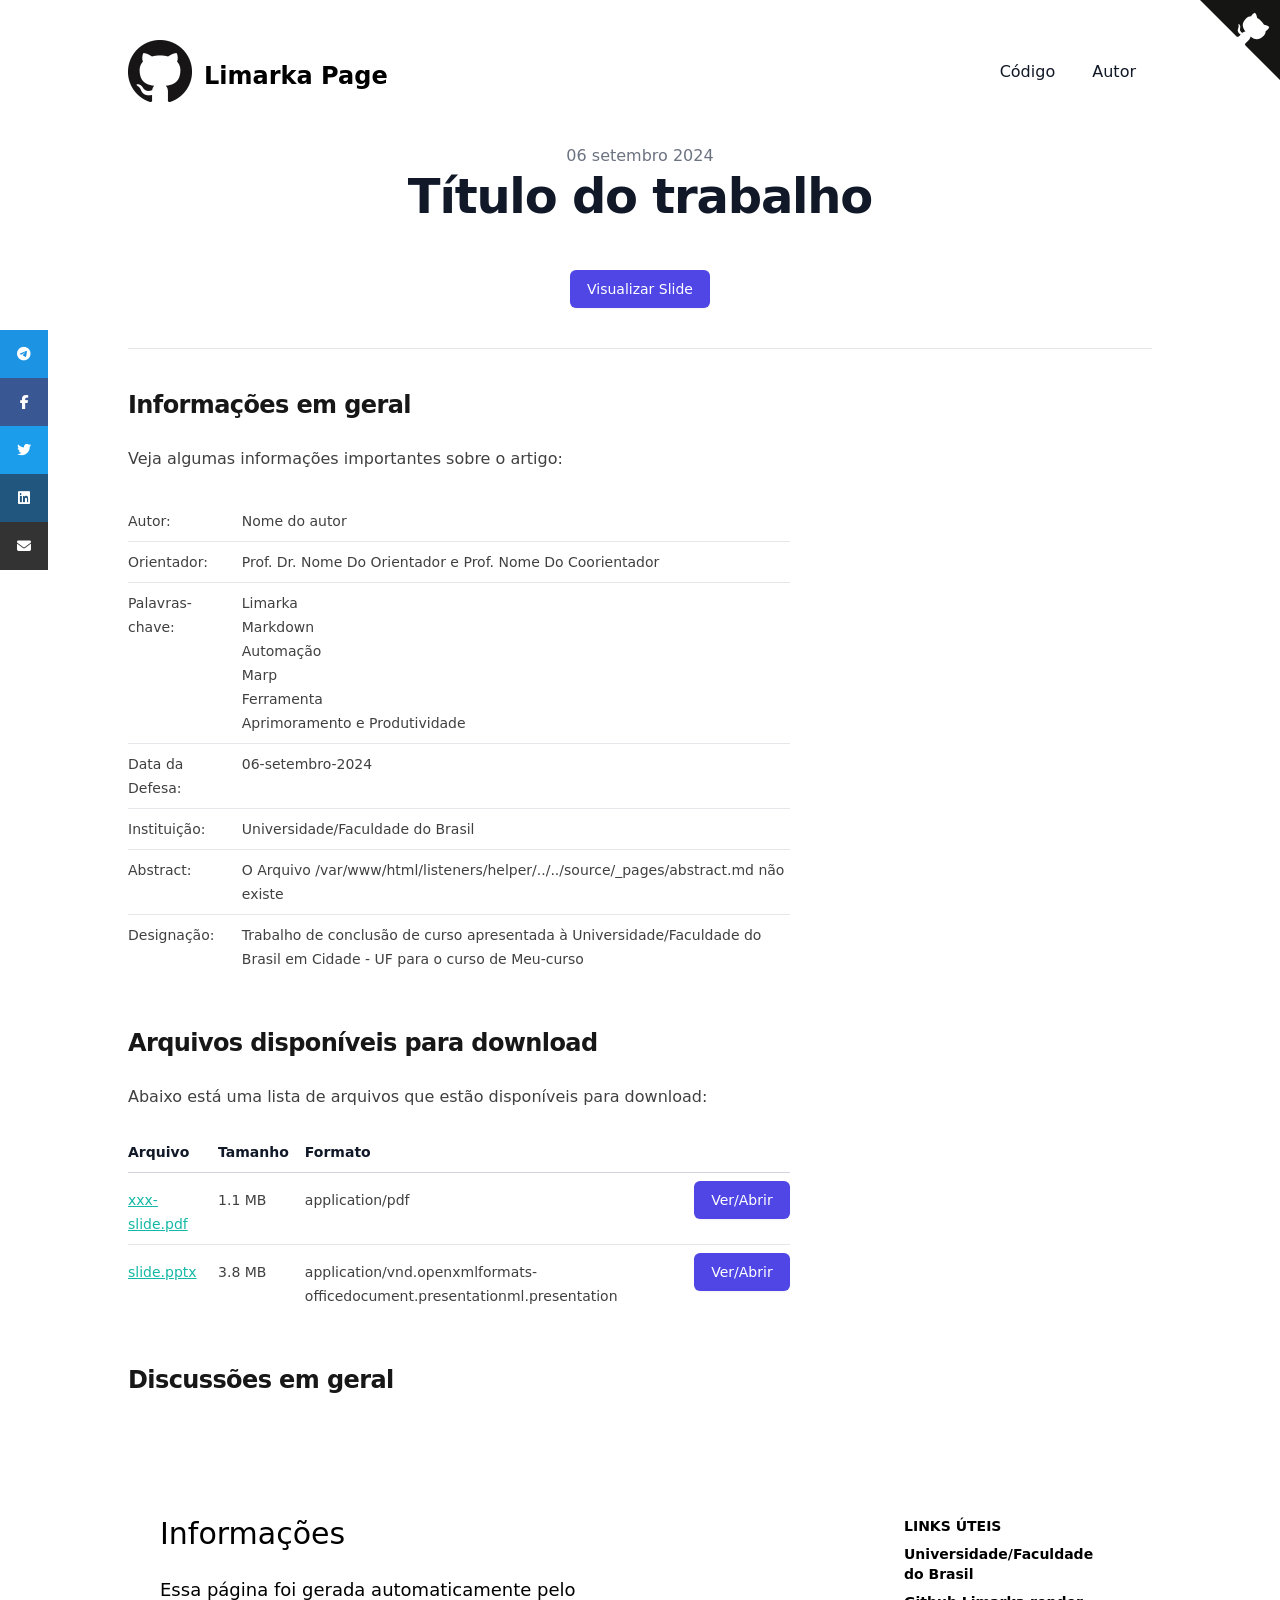
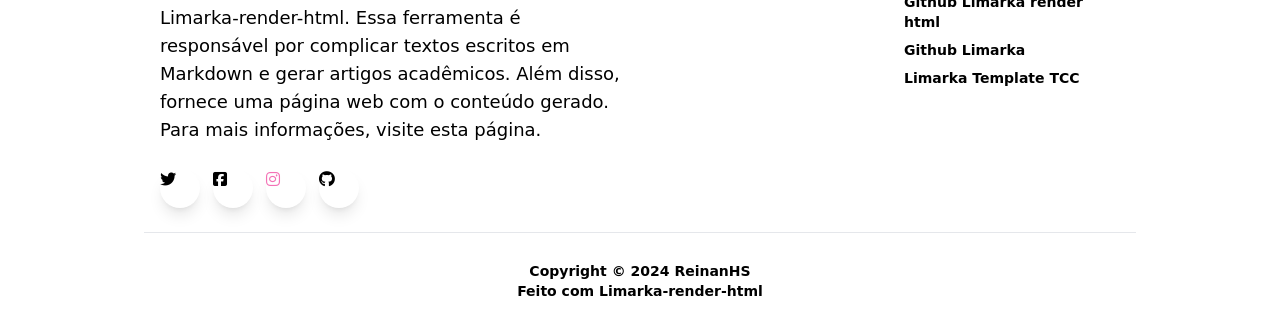
==== commit d636651b: "Deploying to gh-pages from @ ReinanHS/marp-erbase-presentation@f3bd13798d354eb28b783fd8c18e9c1a34acc" ====
--- a/index.html
+++ b/index.html
@@ -1,170 +1,444 @@
-<!DOCTYPE html><html lang="en-US"><head><meta charset="UTF-8"><meta name="viewport" content="width=device-width,height=device-height,initial-scale=1.0"><meta name="apple-mobile-web-app-capable" content="yes"><meta http-equiv="X-UA-Compatible" content="ie=edge"><meta property="og:type" content="website"><meta name="twitter:card" content="summary"><style>@media screen{body[data-bespoke-view=""] .bespoke-marp-parent>.bespoke-marp-osc>button,body[data-bespoke-view=next] .bespoke-marp-parent>.bespoke-marp-osc>button,body[data-bespoke-view=presenter] .bespoke-marp-presenter-container .bespoke-marp-presenter-info-container button,body[data-bespoke-view=presenter] .bespoke-marp-presenter-container .bespoke-marp-presenter-note-container button{-webkit-tap-highlight-color:transparent;appearance:none;background-color:transparent;border:0;color:inherit;cursor:pointer;font-size:inherit;opacity:.8;outline:none;padding:0;transition:opacity .2s linear}body[data-bespoke-view=""] .bespoke-marp-parent>.bespoke-marp-osc>button:disabled,body[data-bespoke-view=next] .bespoke-marp-parent>.bespoke-marp-osc>button:disabled,body[data-bespoke-view=presenter] .bespoke-marp-presenter-container .bespoke-marp-presenter-info-container button:disabled,body[data-bespoke-view=presenter] .bespoke-marp-presenter-container .bespoke-marp-presenter-note-container button:disabled{cursor:not-allowed;opacity:.15!important}body[data-bespoke-view=""] .bespoke-marp-parent>.bespoke-marp-osc>button:hover,body[data-bespoke-view=next] .bespoke-marp-parent>.bespoke-marp-osc>button:hover,body[data-bespoke-view=presenter] .bespoke-marp-presenter-container .bespoke-marp-presenter-info-container button:hover,body[data-bespoke-view=presenter] .bespoke-marp-presenter-container .bespoke-marp-presenter-note-container button:hover{opacity:1}body[data-bespoke-view=""] .bespoke-marp-parent>.bespoke-marp-osc>button:hover:active,body[data-bespoke-view=next] .bespoke-marp-parent>.bespoke-marp-osc>button:hover:active,body[data-bespoke-view=presenter] .bespoke-marp-presenter-container .bespoke-marp-presenter-info-container button:hover:active,body[data-bespoke-view=presenter] .bespoke-marp-presenter-container .bespoke-marp-presenter-note-container button:hover:active{opacity:.6}body[data-bespoke-view=""] .bespoke-marp-parent>.bespoke-marp-osc>button:hover:not(:disabled),body[data-bespoke-view=next] .bespoke-marp-parent>.bespoke-marp-osc>button:hover:not(:disabled),body[data-bespoke-view=presenter] .bespoke-marp-presenter-container .bespoke-marp-presenter-info-container button:hover:not(:disabled),body[data-bespoke-view=presenter] .bespoke-marp-presenter-container .bespoke-marp-presenter-note-container button:hover:not(:disabled){transition:none}body[data-bespoke-view=""] .bespoke-marp-parent>.bespoke-marp-osc>button[data-bespoke-marp-osc=prev],body[data-bespoke-view=next] .bespoke-marp-parent>.bespoke-marp-osc>button[data-bespoke-marp-osc=prev],body[data-bespoke-view=presenter] .bespoke-marp-presenter-container .bespoke-marp-presenter-info-container button.bespoke-marp-presenter-info-page-prev{background:transparent url("[data-uri]") no-repeat 50%;background-size:contain;overflow:hidden;text-indent:100%;white-space:nowrap}body[data-bespoke-view=""] .bespoke-marp-parent>.bespoke-marp-osc>button[data-bespoke-marp-osc=next],body[data-bespoke-view=next] .bespoke-marp-parent>.bespoke-marp-osc>button[data-bespoke-marp-osc=next],body[data-bespoke-view=presenter] .bespoke-marp-presenter-container .bespoke-marp-presenter-info-container button.bespoke-marp-presenter-info-page-next{background:transparent url("[data-uri]") no-repeat 50%;background-size:contain;overflow:hidden;text-indent:100%;white-space:nowrap}body[data-bespoke-view=""] .bespoke-marp-parent>.bespoke-marp-osc>button[data-bespoke-marp-osc=fullscreen],body[data-bespoke-view=next] .bespoke-marp-parent>.bespoke-marp-osc>button[data-bespoke-marp-osc=fullscreen]{background:transparent url("[data-uri]") no-repeat 50%;background-size:contain;overflow:hidden;text-indent:100%;white-space:nowrap}body[data-bespoke-view=""] .bespoke-marp-parent>.bespoke-marp-osc>button.exit[data-bespoke-marp-osc=fullscreen],body[data-bespoke-view=next] .bespoke-marp-parent>.bespoke-marp-osc>button.exit[data-bespoke-marp-osc=fullscreen]{background-image:url("[data-uri]")}body[data-bespoke-view=""] .bespoke-marp-parent>.bespoke-marp-osc>button[data-bespoke-marp-osc=presenter],body[data-bespoke-view=next] .bespoke-marp-parent>.bespoke-marp-osc>button[data-bespoke-marp-osc=presenter]{background:transparent url("[data-uri]") no-repeat 50%;background-size:contain;overflow:hidden;text-indent:100%;white-space:nowrap}body[data-bespoke-view=presenter] .bespoke-marp-presenter-container .bespoke-marp-presenter-note-container button.bespoke-marp-presenter-note-bigger{background:transparent url("[data-uri]") no-repeat 50%;background-size:contain;overflow:hidden;text-indent:100%;white-space:nowrap}body[data-bespoke-view=presenter] .bespoke-marp-presenter-container .bespoke-marp-presenter-note-container button.bespoke-marp-presenter-note-smaller{background:transparent url("[data-uri]") no-repeat 50%;background-size:contain;overflow:hidden;text-indent:100%;white-space:nowrap}}@keyframes __bespoke_marp_transition_reduced_outgoing__{0%{opacity:1}to{opacity:0}}@keyframes __bespoke_marp_transition_reduced_incoming__{0%{mix-blend-mode:plus-lighter;opacity:0}to{mix-blend-mode:plus-lighter;opacity:1}}.bespoke-marp-note,.bespoke-marp-osc,.bespoke-progress-parent{display:none;transition:none}@media screen{::view-transition-group(*){animation-duration:var(--marp-bespoke-transition-animation-duration,.5s);animation-timing-function:ease}::view-transition-new(*),::view-transition-old(*){animation-delay:0s;animation-direction:var(--marp-bespoke-transition-animation-direction,normal);animation-duration:var(--marp-bespoke-transition-animation-duration,.5s);animation-fill-mode:both;animation-name:var(--marp-bespoke-transition-animation-name,var(--marp-bespoke-transition-animation-name-fallback,__bespoke_marp_transition_no_animation__));mix-blend-mode:normal}::view-transition-old(*){--marp-bespoke-transition-animation-name-fallback:__bespoke_marp_transition_reduced_outgoing__;animation-timing-function:ease}::view-transition-new(*){--marp-bespoke-transition-animation-name-fallback:__bespoke_marp_transition_reduced_incoming__;animation-timing-function:ease}::view-transition-new(root),::view-transition-old(root){animation-timing-function:linear}::view-transition-new(__bespoke_marp_transition_osc__),::view-transition-old(__bespoke_marp_transition_osc__){animation-duration:0s!important;animation-name:__bespoke_marp_transition_osc__!important}::view-transition-new(__bespoke_marp_transition_osc__){opacity:0!important}.bespoke-marp-transition-warming-up::view-transition-group(*),.bespoke-marp-transition-warming-up::view-transition-new(*),.bespoke-marp-transition-warming-up::view-transition-old(*){animation-play-state:paused!important}body,html{height:100%;margin:0}body{background:#000;overflow:hidden}svg.bespoke-marp-slide{content-visibility:hidden;opacity:0;pointer-events:none;z-index:-1}svg.bespoke-marp-slide:not(.bespoke-marp-active) *{view-transition-name:none!important}svg.bespoke-marp-slide.bespoke-marp-active{content-visibility:visible;opacity:1;pointer-events:auto;z-index:0}svg.bespoke-marp-slide.bespoke-marp-active.bespoke-marp-active-ready *{animation-name:__bespoke_marp__!important}@supports not (content-visibility:hidden){svg.bespoke-marp-slide[data-bespoke-marp-load=hideable]{display:none}svg.bespoke-marp-slide[data-bespoke-marp-load=hideable].bespoke-marp-active{display:block}}}@media screen and (prefers-reduced-motion:reduce){svg.bespoke-marp-slide *{view-transition-name:none!important}}@media screen{[data-bespoke-marp-fragment=inactive]{visibility:hidden}body[data-bespoke-view=""] .bespoke-marp-parent,body[data-bespoke-view=next] .bespoke-marp-parent{inset:0;position:absolute}body[data-bespoke-view=""] .bespoke-marp-parent>.bespoke-marp-osc,body[data-bespoke-view=next] .bespoke-marp-parent>.bespoke-marp-osc{view-transition-name:__bespoke_marp_transition_osc__;background:rgba(0,0,0,.65);border-radius:7px;bottom:50px;color:#fff;contain:paint;display:block;font-family:Helvetica,Arial,sans-serif;font-size:16px;left:50%;line-height:0;opacity:1;padding:12px;position:absolute;touch-action:manipulation;transform:translateX(-50%);transition:opacity .2s linear;-webkit-user-select:none;user-select:none;white-space:nowrap;will-change:transform;z-index:1}body[data-bespoke-view=""] .bespoke-marp-parent>.bespoke-marp-osc>*,body[data-bespoke-view=next] .bespoke-marp-parent>.bespoke-marp-osc>*{margin-left:6px}body[data-bespoke-view=""] .bespoke-marp-parent>.bespoke-marp-osc>:first-child,body[data-bespoke-view=next] .bespoke-marp-parent>.bespoke-marp-osc>:first-child{margin-left:0}body[data-bespoke-view=""] .bespoke-marp-parent>.bespoke-marp-osc>span,body[data-bespoke-view=next] .bespoke-marp-parent>.bespoke-marp-osc>span{opacity:.8}body[data-bespoke-view=""] .bespoke-marp-parent>.bespoke-marp-osc>span[data-bespoke-marp-osc=page],body[data-bespoke-view=next] .bespoke-marp-parent>.bespoke-marp-osc>span[data-bespoke-marp-osc=page]{display:inline-block;min-width:140px;text-align:center}body[data-bespoke-view=""] .bespoke-marp-parent>.bespoke-marp-osc>button[data-bespoke-marp-osc=fullscreen],body[data-bespoke-view=""] .bespoke-marp-parent>.bespoke-marp-osc>button[data-bespoke-marp-osc=next],body[data-bespoke-view=""] .bespoke-marp-parent>.bespoke-marp-osc>button[data-bespoke-marp-osc=presenter],body[data-bespoke-view=""] .bespoke-marp-parent>.bespoke-marp-osc>button[data-bespoke-marp-osc=prev],body[data-bespoke-view=next] .bespoke-marp-parent>.bespoke-marp-osc>button[data-bespoke-marp-osc=fullscreen],body[data-bespoke-view=next] .bespoke-marp-parent>.bespoke-marp-osc>button[data-bespoke-marp-osc=next],body[data-bespoke-view=next] .bespoke-marp-parent>.bespoke-marp-osc>button[data-bespoke-marp-osc=presenter],body[data-bespoke-view=next] .bespoke-marp-parent>.bespoke-marp-osc>button[data-bespoke-marp-osc=prev]{height:32px;line-height:32px;width:32px}body[data-bespoke-view=""] .bespoke-marp-parent.bespoke-marp-inactive,body[data-bespoke-view=next] .bespoke-marp-parent.bespoke-marp-inactive{cursor:none}body[data-bespoke-view=""] .bespoke-marp-parent.bespoke-marp-inactive>.bespoke-marp-osc,body[data-bespoke-view=next] .bespoke-marp-parent.bespoke-marp-inactive>.bespoke-marp-osc{opacity:0;pointer-events:none}body[data-bespoke-view=""] svg.bespoke-marp-slide,body[data-bespoke-view=next] svg.bespoke-marp-slide{height:100%;left:0;position:absolute;top:0;width:100%}body[data-bespoke-view=""] .bespoke-progress-parent{background:#222;display:flex;height:5px;width:100%}body[data-bespoke-view=""] .bespoke-progress-parent+.bespoke-marp-parent{top:5px}body[data-bespoke-view=""] .bespoke-progress-parent .bespoke-progress-bar{background:#0288d1;flex:0 0 0;transition:flex-basis .2s cubic-bezier(0,1,1,1)}body[data-bespoke-view=next]{background:transparent}body[data-bespoke-view=presenter]{background:#161616}body[data-bespoke-view=presenter] .bespoke-marp-presenter-container{display:grid;font-family:Helvetica,Arial,sans-serif;grid-template:"current dragbar next" minmax(140px,1fr) "current dragbar note" 2fr "info    dragbar note" 3em;grid-template-columns:minmax(3px,var(--bespoke-marp-presenter-split-ratio,66%)) 0 minmax(3px,1fr);height:100%;left:0;position:absolute;top:0;width:100%}body[data-bespoke-view=presenter] .bespoke-marp-presenter-container .bespoke-marp-parent{grid-area:current;overflow:hidden;position:relative}body[data-bespoke-view=presenter] .bespoke-marp-presenter-container .bespoke-marp-parent svg.bespoke-marp-slide{height:calc(100% - 40px);left:20px;pointer-events:none;position:absolute;top:20px;-webkit-user-select:none;user-select:none;width:calc(100% - 40px)}body[data-bespoke-view=presenter] .bespoke-marp-presenter-container .bespoke-marp-parent svg.bespoke-marp-slide.bespoke-marp-active{filter:drop-shadow(0 3px 10px rgba(0,0,0,.5))}body[data-bespoke-view=presenter] .bespoke-marp-presenter-container .bespoke-marp-presenter-dragbar-container{background:#0288d1;cursor:col-resize;grid-area:dragbar;margin-left:-3px;opacity:0;position:relative;transition:opacity .4s linear .1s;width:6px;z-index:10}body[data-bespoke-view=presenter] .bespoke-marp-presenter-container .bespoke-marp-presenter-dragbar-container:hover{opacity:1}body[data-bespoke-view=presenter] .bespoke-marp-presenter-container .bespoke-marp-presenter-dragbar-container.active{opacity:1;transition-delay:0s}body[data-bespoke-view=presenter] .bespoke-marp-presenter-container .bespoke-marp-presenter-next-container{background:#222;cursor:pointer;display:none;grid-area:next;overflow:hidden;position:relative}body[data-bespoke-view=presenter] .bespoke-marp-presenter-container .bespoke-marp-presenter-next-container.active{display:block}body[data-bespoke-view=presenter] .bespoke-marp-presenter-container .bespoke-marp-presenter-next-container iframe.bespoke-marp-presenter-next{background:transparent;border:0;display:block;filter:drop-shadow(0 3px 10px rgba(0,0,0,.5));height:calc(100% - 40px);left:20px;pointer-events:none;position:absolute;top:20px;-webkit-user-select:none;user-select:none;width:calc(100% - 40px)}body[data-bespoke-view=presenter] .bespoke-marp-presenter-container .bespoke-marp-presenter-note-container{background:#222;color:#eee;grid-area:note;position:relative;z-index:1}body[data-bespoke-view=presenter] .bespoke-marp-presenter-container .bespoke-marp-presenter-note-container button{height:1.5em;line-height:1.5em;width:1.5em}body[data-bespoke-view=presenter] .bespoke-marp-presenter-container .bespoke-marp-presenter-note-container .bespoke-marp-presenter-note-wrapper{display:block;inset:0;position:absolute}body[data-bespoke-view=presenter] .bespoke-marp-presenter-container .bespoke-marp-presenter-note-container .bespoke-marp-presenter-note-buttons{background:rgba(0,0,0,.65);border-radius:4px;bottom:0;display:flex;gap:4px;margin:12px;opacity:0;padding:6px;pointer-events:none;position:absolute;right:0;transition:opacity .2s linear}body[data-bespoke-view=presenter] .bespoke-marp-presenter-container .bespoke-marp-presenter-note-container .bespoke-marp-presenter-note-buttons:focus-within,body[data-bespoke-view=presenter] .bespoke-marp-presenter-container .bespoke-marp-presenter-note-container .bespoke-marp-presenter-note-wrapper:focus-within+.bespoke-marp-presenter-note-buttons,body[data-bespoke-view=presenter] .bespoke-marp-presenter-container .bespoke-marp-presenter-note-container:hover .bespoke-marp-presenter-note-buttons{opacity:1;pointer-events:auto}body[data-bespoke-view=presenter] .bespoke-marp-presenter-container .bespoke-marp-presenter-note-container .bespoke-marp-note{word-wrap:break-word;box-sizing:border-box;font-size:calc(1.1em*var(--bespoke-marp-note-font-scale, 1));height:calc(100% - 40px);margin:20px;overflow:auto;padding-right:3px;scrollbar-color:hsla(0,0%,93%,.5) transparent;scrollbar-width:thin;white-space:pre-wrap;width:calc(100% - 40px)}body[data-bespoke-view=presenter] .bespoke-marp-presenter-container .bespoke-marp-presenter-note-container .bespoke-marp-note::-webkit-scrollbar{width:6px}body[data-bespoke-view=presenter] .bespoke-marp-presenter-container .bespoke-marp-presenter-note-container .bespoke-marp-note::-webkit-scrollbar-track{background:transparent}body[data-bespoke-view=presenter] .bespoke-marp-presenter-container .bespoke-marp-presenter-note-container .bespoke-marp-note::-webkit-scrollbar-thumb{background:hsla(0,0%,93%,.5);border-radius:6px}body[data-bespoke-view=presenter] .bespoke-marp-presenter-container .bespoke-marp-presenter-note-container .bespoke-marp-note:empty{pointer-events:none}body[data-bespoke-view=presenter] .bespoke-marp-presenter-container .bespoke-marp-presenter-note-container .bespoke-marp-note.active{display:block}body[data-bespoke-view=presenter] .bespoke-marp-presenter-container .bespoke-marp-presenter-note-container .bespoke-marp-note p:first-child{margin-top:0}body[data-bespoke-view=presenter] .bespoke-marp-presenter-container .bespoke-marp-presenter-note-container .bespoke-marp-note p:last-child{margin-bottom:0}body[data-bespoke-view=presenter] .bespoke-marp-presenter-container .bespoke-marp-presenter-info-container{align-items:center;box-sizing:border-box;color:#eee;display:flex;flex-wrap:nowrap;grid-area:info;justify-content:center;overflow:hidden;padding:0 10px}body[data-bespoke-view=presenter] .bespoke-marp-presenter-container .bespoke-marp-presenter-info-container .bespoke-marp-presenter-info-page,body[data-bespoke-view=presenter] .bespoke-marp-presenter-container .bespoke-marp-presenter-info-container .bespoke-marp-presenter-info-time,body[data-bespoke-view=presenter] .bespoke-marp-presenter-container .bespoke-marp-presenter-info-container .bespoke-marp-presenter-info-timer{box-sizing:border-box;display:block;padding:0 10px;white-space:nowrap;width:100%}body[data-bespoke-view=presenter] .bespoke-marp-presenter-container .bespoke-marp-presenter-info-container button{height:1.5em;line-height:1.5em;width:1.5em}body[data-bespoke-view=presenter] .bespoke-marp-presenter-container .bespoke-marp-presenter-info-container .bespoke-marp-presenter-info-page{order:2;text-align:center}body[data-bespoke-view=presenter] .bespoke-marp-presenter-container .bespoke-marp-presenter-info-container .bespoke-marp-presenter-info-page .bespoke-marp-presenter-info-page-text{display:inline-block;min-width:120px;text-align:center}body[data-bespoke-view=presenter] .bespoke-marp-presenter-container .bespoke-marp-presenter-info-container .bespoke-marp-presenter-info-time{color:#999;order:1;text-align:left}body[data-bespoke-view=presenter] .bespoke-marp-presenter-container .bespoke-marp-presenter-info-container .bespoke-marp-presenter-info-timer{color:#999;order:3;text-align:right}body[data-bespoke-view=presenter] .bespoke-marp-presenter-container .bespoke-marp-presenter-info-container .bespoke-marp-presenter-info-timer:hover{cursor:pointer}}@media print{.bespoke-marp-presenter-info-container,.bespoke-marp-presenter-next-container,.bespoke-marp-presenter-note-container{display:none}}</style><style>@charset "UTF-8";@import "https://fonts.bunny.net/css?family=Lato:400,900|Roboto+Mono:400,700&display=swap";@import url('https://fonts.googleapis.com/css2?family=Public+Sans:wght@400;700&display=swap');@import url('https://fonts.googleapis.com/css2?family=Source+Code+Pro&display=swap');div#\:\$p>svg>foreignObject>section{width:1280px;height:720px;box-sizing:border-box;overflow:hidden;position:relative;scroll-snap-align:center center}div#\:\$p>svg>foreignObject>section:after{bottom:0;content:attr(data-marpit-pagination);padding:inherit;pointer-events:none;position:absolute;right:0}div#\:\$p>svg>foreignObject>section:not([data-marpit-pagination]):after{display:none}/* Normalization */div#\:\$p>svg>foreignObject>section :is(h1,marp-h1){font-size:2em;margin:0.67em 0}div#\:\$p>svg>foreignObject>section video::-webkit-media-controls{will-change:transform}@page{size:1280px 720px;margin:0}@media print{body,html{background-color:#fff;margin:0;page-break-inside:avoid;break-inside:avoid-page}div#\:\$p>svg>foreignObject>section{page-break-before:always;break-before:page}div#\:\$p>svg>foreignObject>section,div#\:\$p>svg>foreignObject>section *{-webkit-print-color-adjust:exact!important;animation-delay:0s!important;animation-duration:0s!important;color-adjust:exact!important;transition:none!important}div#\:\$p>svg[data-marpit-svg]{display:block;height:100vh;width:100vw}}
-/*!
- * Marp / Marpit Gaia theme.
- *
- * @theme gaia
- * @author Yuki Hattori
- *
- * @auto-scaling true
- * @size 16:9 1280px 720px
- * @size 4:3 960px 720px
- */div#\:\$p>svg>foreignObject>section :is(pre,marp-pre) code.hljs{display:block;overflow-x:auto;padding:1em}div#\:\$p>svg>foreignObject>section code.hljs{padding:3px 5px}div#\:\$p>svg>foreignObject>section .hljs{background:#000;color:#f8f8f8}div#\:\$p>svg>foreignObject>section .hljs-comment,div#\:\$p>svg>foreignObject>section .hljs-quote{color:#aeaeae;font-style:italic}div#\:\$p>svg>foreignObject>section .hljs-keyword,div#\:\$p>svg>foreignObject>section .hljs-selector-tag,div#\:\$p>svg>foreignObject>section .hljs-type{color:#e28964}div#\:\$p>svg>foreignObject>section .hljs-string{color:#65b042}div#\:\$p>svg>foreignObject>section .hljs-subst{color:#daefa3}div#\:\$p>svg>foreignObject>section .hljs-link,div#\:\$p>svg>foreignObject>section .hljs-regexp{color:#e9c062}div#\:\$p>svg>foreignObject>section .hljs-name,div#\:\$p>svg>foreignObject>section .hljs-section,div#\:\$p>svg>foreignObject>section .hljs-tag,div#\:\$p>svg>foreignObject>section .hljs-title{color:#89bdff}div#\:\$p>svg>foreignObject>section .hljs-class .hljs-title,div#\:\$p>svg>foreignObject>section .hljs-doctag,div#\:\$p>svg>foreignObject>section .hljs-title.class_{text-decoration:underline}div#\:\$p>svg>foreignObject>section .hljs-bullet,div#\:\$p>svg>foreignObject>section .hljs-number,div#\:\$p>svg>foreignObject>section .hljs-symbol{color:#3387cc}div#\:\$p>svg>foreignObject>section .hljs-params,div#\:\$p>svg>foreignObject>section .hljs-template-variable,div#\:\$p>svg>foreignObject>section .hljs-variable{color:#3e87e3}div#\:\$p>svg>foreignObject>section .hljs-attribute{color:#cda869}div#\:\$p>svg>foreignObject>section .hljs-meta{color:#8996a8}div#\:\$p>svg>foreignObject>section .hljs-formula{background-color:#0e2231;color:#f8f8f8;font-style:italic}div#\:\$p>svg>foreignObject>section .hljs-addition{background-color:#253b22;color:#f8f8f8}div#\:\$p>svg>foreignObject>section .hljs-deletion{background-color:#420e09;color:#f8f8f8}div#\:\$p>svg>foreignObject>section .hljs-selector-class{color:#9b703f}div#\:\$p>svg>foreignObject>section .hljs-selector-id{color:#8b98ab}div#\:\$p>svg>foreignObject>section .hljs-emphasis{font-style:italic}div#\:\$p>svg>foreignObject>section .hljs-strong{font-weight:700}div#\:\$p>svg>foreignObject>section :is(h1,marp-h1),div#\:\$p>svg>foreignObject>section :is(h2,marp-h2),div#\:\$p>svg>foreignObject>section :is(h3,marp-h3),div#\:\$p>svg>foreignObject>section :is(h4,marp-h4),div#\:\$p>svg>foreignObject>section :is(h5,marp-h5),div#\:\$p>svg>foreignObject>section :is(h6,marp-h6){margin:.5em 0 0}div#\:\$p>svg>foreignObject>section :is(h1,marp-h1) strong,div#\:\$p>svg>foreignObject>section :is(h2,marp-h2) strong,div#\:\$p>svg>foreignObject>section :is(h3,marp-h3) strong,div#\:\$p>svg>foreignObject>section :is(h4,marp-h4) strong,div#\:\$p>svg>foreignObject>section :is(h5,marp-h5) strong,div#\:\$p>svg>foreignObject>section :is(h6,marp-h6) strong{font-weight:inherit}div#\:\$p>svg>foreignObject>section :is(h1,marp-h1)::part(auto-scaling),div#\:\$p>svg>foreignObject>section :is(h2,marp-h2)::part(auto-scaling),div#\:\$p>svg>foreignObject>section :is(h3,marp-h3)::part(auto-scaling),div#\:\$p>svg>foreignObject>section :is(h4,marp-h4)::part(auto-scaling),div#\:\$p>svg>foreignObject>section :is(h5,marp-h5)::part(auto-scaling),div#\:\$p>svg>foreignObject>section :is(h6,marp-h6)::part(auto-scaling){max-height:580px}div#\:\$p>svg>foreignObject>section :is(h1,marp-h1){font-size:1.8em}div#\:\$p>svg>foreignObject>section :is(h2,marp-h2){font-size:1.5em}div#\:\$p>svg>foreignObject>section :is(h3,marp-h3){font-size:1.3em}div#\:\$p>svg>foreignObject>section :is(h4,marp-h4){font-size:1.1em}div#\:\$p>svg>foreignObject>section :is(h5,marp-h5){font-size:1em}div#\:\$p>svg>foreignObject>section :is(h6,marp-h6){font-size:.9em}div#\:\$p>svg>foreignObject>section blockquote,div#\:\$p>svg>foreignObject>section p{margin:1em 0 0}div#\:\$p>svg>foreignObject>section ol>li,div#\:\$p>svg>foreignObject>section ul>li{margin:.3em 0 0}div#\:\$p>svg>foreignObject>section ol>li>p,div#\:\$p>svg>foreignObject>section ul>li>p{margin:.6em 0 0}div#\:\$p>svg>foreignObject>section code{display:inline-block;font-family:Roboto Mono,monospace;font-size:.8em;letter-spacing:0;margin:-.1em .15em;padding:.1em .2em;vertical-align:baseline}div#\:\$p>svg>foreignObject>section :is(pre,marp-pre){display:block;margin:1em 0 0;overflow:visible}div#\:\$p>svg>foreignObject>section :is(pre,marp-pre) code{box-sizing:border-box;font-size:.7em;margin:0;min-width:100%;padding:.5em}div#\:\$p>svg>foreignObject>section :is(pre,marp-pre)::part(auto-scaling){max-height:calc(580px - 1em)}div#\:\$p>svg>foreignObject>section blockquote{margin:1em 0 0;padding:0 1em;position:relative}div#\:\$p>svg>foreignObject>section blockquote:after,div#\:\$p>svg>foreignObject>section blockquote:before{content:"“";display:block;font-family:Times New Roman,serif;font-weight:700;position:absolute}div#\:\$p>svg>foreignObject>section blockquote:before{left:0;top:0}div#\:\$p>svg>foreignObject>section blockquote:after{bottom:0;right:0;transform:rotate(180deg)}div#\:\$p>svg>foreignObject>section blockquote>:first-child{margin-top:0}div#\:\$p>svg>foreignObject>section mark{background:transparent}div#\:\$p>svg>foreignObject>section table{border-collapse:collapse;border-spacing:0;margin:1em 0 0}div#\:\$p>svg>foreignObject>section table td,div#\:\$p>svg>foreignObject>section table th{border-style:solid;border-width:1px;padding:.2em .4em}div#\:\$p>svg>foreignObject>section footer,div#\:\$p>svg>foreignObject>section header,div#\:\$p>svg>foreignObject>section:after{box-sizing:border-box;font-size:66%;height:70px;line-height:50px;overflow:hidden;padding:10px 25px;position:absolute}div#\:\$p>svg>foreignObject>section:after{--marpit-root-font-size:66%}div#\:\$p>svg>foreignObject>section header{top:0}div#\:\$p>svg>foreignObject>section footer,div#\:\$p>svg>foreignObject>section header{left:0;right:0}div#\:\$p>svg>foreignObject>section footer{bottom:0}div#\:\$p>svg>foreignObject>section{word-wrap:break-word;--color-background:#fff8e1;--color-background-stripe:rgba(69,90,100,.1);--color-foreground:#455a64;--color-dimmed:#6a7a7d;--color-highlight:#0288d1;background-color:var(--color-background);background-image:linear-gradient(135deg,hsla(0,0%,53%,0),hsla(0,0%,53%,.02) 50%,hsla(0,0%,100%,0) 0,hsla(0,0%,100%,.05));color:var(--color-foreground);font-family:Lato,Avenir Next,Avenir,Trebuchet MS,Segoe UI,sans-serif;font-size:35px;height:720px;letter-spacing:1.25px;line-height:1.35;padding:70px;width:1280px}div#\:\$p>svg>foreignObject>section{--marpit-root-font-size:35px}div#\:\$p>svg>foreignObject>section:after{bottom:0;font-size:80%;right:0}div#\:\$p>svg>foreignObject>section:after{--marpit-root-font-size:80%}div#\:\$p>svg>foreignObject>section a,div#\:\$p>svg>foreignObject>section mark{color:var(--color-highlight)}div#\:\$p>svg>foreignObject>section code{background:var(--color-dimmed);color:var(--color-background)}div#\:\$p>svg>foreignObject>section :is(h1,marp-h1) strong,div#\:\$p>svg>foreignObject>section :is(h2,marp-h2) strong,div#\:\$p>svg>foreignObject>section :is(h3,marp-h3) strong,div#\:\$p>svg>foreignObject>section :is(h4,marp-h4) strong,div#\:\$p>svg>foreignObject>section :is(h5,marp-h5) strong,div#\:\$p>svg>foreignObject>section :is(h6,marp-h6) strong{color:var(--color-highlight)}div#\:\$p>svg>foreignObject>section :is(pre,marp-pre){background:var(--color-foreground)}div#\:\$p>svg>foreignObject>section :is(pre,marp-pre)>code{background:transparent}div#\:\$p>svg>foreignObject>section blockquote:after,div#\:\$p>svg>foreignObject>section blockquote:before,div#\:\$p>svg>foreignObject>section footer,div#\:\$p>svg>foreignObject>section header,div#\:\$p>svg>foreignObject>section section:after{color:var(--color-dimmed)}div#\:\$p>svg>foreignObject>section table td,div#\:\$p>svg>foreignObject>section table th{border-color:var(--color-foreground)}div#\:\$p>svg>foreignObject>section table thead th{background:var(--color-foreground);color:var(--color-background)}div#\:\$p>svg>foreignObject>section table tbody>tr:nth-child(odd) td,div#\:\$p>svg>foreignObject>section table tbody>tr:nth-child(odd) th{background:var(--color-background-stripe,transparent)}div#\:\$p>svg>foreignObject>section>:first-child,div#\:\$p>svg>foreignObject>section>header:first-child+*{margin-top:0}div#\:\$p>svg>foreignObject>section:where(.invert){--color-background:#455a64;--color-background-stripe:rgba(255,248,225,.1);--color-foreground:#fff8e1;--color-dimmed:#dad8c8;--color-highlight:#81d4fa}div#\:\$p>svg>foreignObject>section:where(.gaia){--color-background:#0288d1;--color-background-stripe:rgba(255,248,225,.1);--color-foreground:#fff8e1;--color-dimmed:#cce2de;--color-highlight:#81d4fa}div#\:\$p>svg>foreignObject>section:where(.lead){display:flex;flex-flow:column nowrap;justify-content:center}div#\:\$p>svg>foreignObject>section:where(.lead) :is(h1,marp-h1),div#\:\$p>svg>foreignObject>section:where(.lead) :is(h2,marp-h2),div#\:\$p>svg>foreignObject>section:where(.lead) :is(h3,marp-h3),div#\:\$p>svg>foreignObject>section:where(.lead) :is(h4,marp-h4),div#\:\$p>svg>foreignObject>section:where(.lead) :is(h5,marp-h5),div#\:\$p>svg>foreignObject>section:where(.lead) :is(h6,marp-h6){text-align:center}div#\:\$p>svg>foreignObject>section:where(.lead) p{text-align:center}div#\:\$p>svg>foreignObject>section:where(.lead) blockquote>:is(h1,marp-h1),div#\:\$p>svg>foreignObject>section:where(.lead) blockquote>:is(h2,marp-h2),div#\:\$p>svg>foreignObject>section:where(.lead) blockquote>:is(h3,marp-h3),div#\:\$p>svg>foreignObject>section:where(.lead) blockquote>:is(h4,marp-h4),div#\:\$p>svg>foreignObject>section:where(.lead) blockquote>:is(h5,marp-h5),div#\:\$p>svg>foreignObject>section:where(.lead) blockquote>:is(h6,marp-h6),div#\:\$p>svg>foreignObject>section:where(.lead) blockquote>p{text-align:left}div#\:\$p>svg>foreignObject>section:where(.lead) ol>li>p,div#\:\$p>svg>foreignObject>section:where(.lead) ul>li>p{text-align:left}div#\:\$p>svg>foreignObject>section:where(.lead) table{margin-left:auto;margin-right:auto}@font-face{font-family:KaTeX_AMS;font-style:normal;font-weight:400;src:url('https://cdn.jsdelivr.net/npm/katex@0.16.8/dist/fonts/KaTeX_AMS-Regular.woff2') format("woff2"),url('https://cdn.jsdelivr.net/npm/katex@0.16.8/dist/fonts/KaTeX_AMS-Regular.woff') format("woff"),url('https://cdn.jsdelivr.net/npm/katex@0.16.8/dist/fonts/KaTeX_AMS-Regular.ttf') format("truetype")}@font-face{font-family:KaTeX_Caligraphic;font-style:normal;font-weight:700;src:url('https://cdn.jsdelivr.net/npm/katex@0.16.8/dist/fonts/KaTeX_Caligraphic-Bold.woff2') format("woff2"),url('https://cdn.jsdelivr.net/npm/katex@0.16.8/dist/fonts/KaTeX_Caligraphic-Bold.woff') format("woff"),url('https://cdn.jsdelivr.net/npm/katex@0.16.8/dist/fonts/KaTeX_Caligraphic-Bold.ttf') format("truetype")}@font-face{font-family:KaTeX_Caligraphic;font-style:normal;font-weight:400;src:url('https://cdn.jsdelivr.net/npm/katex@0.16.8/dist/fonts/KaTeX_Caligraphic-Regular.woff2') format("woff2"),url('https://cdn.jsdelivr.net/npm/katex@0.16.8/dist/fonts/KaTeX_Caligraphic-Regular.woff') format("woff"),url('https://cdn.jsdelivr.net/npm/katex@0.16.8/dist/fonts/KaTeX_Caligraphic-Regular.ttf') format("truetype")}@font-face{font-family:KaTeX_Fraktur;font-style:normal;font-weight:700;src:url('https://cdn.jsdelivr.net/npm/katex@0.16.8/dist/fonts/KaTeX_Fraktur-Bold.woff2') format("woff2"),url('https://cdn.jsdelivr.net/npm/katex@0.16.8/dist/fonts/KaTeX_Fraktur-Bold.woff') format("woff"),url('https://cdn.jsdelivr.net/npm/katex@0.16.8/dist/fonts/KaTeX_Fraktur-Bold.ttf') format("truetype")}@font-face{font-family:KaTeX_Fraktur;font-style:normal;font-weight:400;src:url('https://cdn.jsdelivr.net/npm/katex@0.16.8/dist/fonts/KaTeX_Fraktur-Regular.woff2') format("woff2"),url('https://cdn.jsdelivr.net/npm/katex@0.16.8/dist/fonts/KaTeX_Fraktur-Regular.woff') format("woff"),url('https://cdn.jsdelivr.net/npm/katex@0.16.8/dist/fonts/KaTeX_Fraktur-Regular.ttf') format("truetype")}@font-face{font-family:KaTeX_Main;font-style:normal;font-weight:700;src:url('https://cdn.jsdelivr.net/npm/katex@0.16.8/dist/fonts/KaTeX_Main-Bold.woff2') format("woff2"),url('https://cdn.jsdelivr.net/npm/katex@0.16.8/dist/fonts/KaTeX_Main-Bold.woff') format("woff"),url('https://cdn.jsdelivr.net/npm/katex@0.16.8/dist/fonts/KaTeX_Main-Bold.ttf') format("truetype")}@font-face{font-family:KaTeX_Main;font-style:italic;font-weight:700;src:url('https://cdn.jsdelivr.net/npm/katex@0.16.8/dist/fonts/KaTeX_Main-BoldItalic.woff2') format("woff2"),url('https://cdn.jsdelivr.net/npm/katex@0.16.8/dist/fonts/KaTeX_Main-BoldItalic.woff') format("woff"),url('https://cdn.jsdelivr.net/npm/katex@0.16.8/dist/fonts/KaTeX_Main-BoldItalic.ttf') format("truetype")}@font-face{font-family:KaTeX_Main;font-style:italic;font-weight:400;src:url('https://cdn.jsdelivr.net/npm/katex@0.16.8/dist/fonts/KaTeX_Main-Italic.woff2') format("woff2"),url('https://cdn.jsdelivr.net/npm/katex@0.16.8/dist/fonts/KaTeX_Main-Italic.woff') format("woff"),url('https://cdn.jsdelivr.net/npm/katex@0.16.8/dist/fonts/KaTeX_Main-Italic.ttf') format("truetype")}@font-face{font-family:KaTeX_Main;font-style:normal;font-weight:400;src:url('https://cdn.jsdelivr.net/npm/katex@0.16.8/dist/fonts/KaTeX_Main-Regular.woff2') format("woff2"),url('https://cdn.jsdelivr.net/npm/katex@0.16.8/dist/fonts/KaTeX_Main-Regular.woff') format("woff"),url('https://cdn.jsdelivr.net/npm/katex@0.16.8/dist/fonts/KaTeX_Main-Regular.ttf') format("truetype")}@font-face{font-family:KaTeX_Math;font-style:italic;font-weight:700;src:url('https://cdn.jsdelivr.net/npm/katex@0.16.8/dist/fonts/KaTeX_Math-BoldItalic.woff2') format("woff2"),url('https://cdn.jsdelivr.net/npm/katex@0.16.8/dist/fonts/KaTeX_Math-BoldItalic.woff') format("woff"),url('https://cdn.jsdelivr.net/npm/katex@0.16.8/dist/fonts/KaTeX_Math-BoldItalic.ttf') format("truetype")}@font-face{font-family:KaTeX_Math;font-style:italic;font-weight:400;src:url('https://cdn.jsdelivr.net/npm/katex@0.16.8/dist/fonts/KaTeX_Math-Italic.woff2') format("woff2"),url('https://cdn.jsdelivr.net/npm/katex@0.16.8/dist/fonts/KaTeX_Math-Italic.woff') format("woff"),url('https://cdn.jsdelivr.net/npm/katex@0.16.8/dist/fonts/KaTeX_Math-Italic.ttf') format("truetype")}@font-face{font-family:"KaTeX_SansSerif";font-style:normal;font-weight:700;src:url('https://cdn.jsdelivr.net/npm/katex@0.16.8/dist/fonts/KaTeX_SansSerif-Bold.woff2') format("woff2"),url('https://cdn.jsdelivr.net/npm/katex@0.16.8/dist/fonts/KaTeX_SansSerif-Bold.woff') format("woff"),url('https://cdn.jsdelivr.net/npm/katex@0.16.8/dist/fonts/KaTeX_SansSerif-Bold.ttf') format("truetype")}@font-face{font-family:"KaTeX_SansSerif";font-style:italic;font-weight:400;src:url('https://cdn.jsdelivr.net/npm/katex@0.16.8/dist/fonts/KaTeX_SansSerif-Italic.woff2') format("woff2"),url('https://cdn.jsdelivr.net/npm/katex@0.16.8/dist/fonts/KaTeX_SansSerif-Italic.woff') format("woff"),url('https://cdn.jsdelivr.net/npm/katex@0.16.8/dist/fonts/KaTeX_SansSerif-Italic.ttf') format("truetype")}@font-face{font-family:"KaTeX_SansSerif";font-style:normal;font-weight:400;src:url('https://cdn.jsdelivr.net/npm/katex@0.16.8/dist/fonts/KaTeX_SansSerif-Regular.woff2') format("woff2"),url('https://cdn.jsdelivr.net/npm/katex@0.16.8/dist/fonts/KaTeX_SansSerif-Regular.woff') format("woff"),url('https://cdn.jsdelivr.net/npm/katex@0.16.8/dist/fonts/KaTeX_SansSerif-Regular.ttf') format("truetype")}@font-face{font-family:KaTeX_Script;font-style:normal;font-weight:400;src:url('https://cdn.jsdelivr.net/npm/katex@0.16.8/dist/fonts/KaTeX_Script-Regular.woff2') format("woff2"),url('https://cdn.jsdelivr.net/npm/katex@0.16.8/dist/fonts/KaTeX_Script-Regular.woff') format("woff"),url('https://cdn.jsdelivr.net/npm/katex@0.16.8/dist/fonts/KaTeX_Script-Regular.ttf') format("truetype")}@font-face{font-family:KaTeX_Size1;font-style:normal;font-weight:400;src:url('https://cdn.jsdelivr.net/npm/katex@0.16.8/dist/fonts/KaTeX_Size1-Regular.woff2') format("woff2"),url('https://cdn.jsdelivr.net/npm/katex@0.16.8/dist/fonts/KaTeX_Size1-Regular.woff') format("woff"),url('https://cdn.jsdelivr.net/npm/katex@0.16.8/dist/fonts/KaTeX_Size1-Regular.ttf') format("truetype")}@font-face{font-family:KaTeX_Size2;font-style:normal;font-weight:400;src:url('https://cdn.jsdelivr.net/npm/katex@0.16.8/dist/fonts/KaTeX_Size2-Regular.woff2') format("woff2"),url('https://cdn.jsdelivr.net/npm/katex@0.16.8/dist/fonts/KaTeX_Size2-Regular.woff') format("woff"),url('https://cdn.jsdelivr.net/npm/katex@0.16.8/dist/fonts/KaTeX_Size2-Regular.ttf') format("truetype")}@font-face{font-family:KaTeX_Size3;font-style:normal;font-weight:400;src:url('https://cdn.jsdelivr.net/npm/katex@0.16.8/dist/fonts/KaTeX_Size3-Regular.woff2') format("woff2"),url('https://cdn.jsdelivr.net/npm/katex@0.16.8/dist/fonts/KaTeX_Size3-Regular.woff') format("woff"),url('https://cdn.jsdelivr.net/npm/katex@0.16.8/dist/fonts/KaTeX_Size3-Regular.ttf') format("truetype")}@font-face{font-family:KaTeX_Size4;font-style:normal;font-weight:400;src:url('https://cdn.jsdelivr.net/npm/katex@0.16.8/dist/fonts/KaTeX_Size4-Regular.woff2') format("woff2"),url('https://cdn.jsdelivr.net/npm/katex@0.16.8/dist/fonts/KaTeX_Size4-Regular.woff') format("woff"),url('https://cdn.jsdelivr.net/npm/katex@0.16.8/dist/fonts/KaTeX_Size4-Regular.ttf') format("truetype")}@font-face{font-family:KaTeX_Typewriter;font-style:normal;font-weight:400;src:url('https://cdn.jsdelivr.net/npm/katex@0.16.8/dist/fonts/KaTeX_Typewriter-Regular.woff2') format("woff2"),url('https://cdn.jsdelivr.net/npm/katex@0.16.8/dist/fonts/KaTeX_Typewriter-Regular.woff') format("woff"),url('https://cdn.jsdelivr.net/npm/katex@0.16.8/dist/fonts/KaTeX_Typewriter-Regular.ttf') format("truetype")}div#\:\$p>svg>foreignObject>section .katex{font:normal 1.21em KaTeX_Main,Times New Roman,serif;line-height:1.2;text-indent:0;text-rendering:auto}div#\:\$p>svg>foreignObject>section .katex *{-ms-high-contrast-adjust:none!important;border-color:currentColor}div#\:\$p>svg>foreignObject>section .katex .katex-version:after{content:"0.16.8"}div#\:\$p>svg>foreignObject>section .katex .katex-mathml{clip:rect(1px,1px,1px,1px);border:0;height:1px;overflow:hidden;padding:0;position:absolute;width:1px}div#\:\$p>svg>foreignObject>section .katex .katex-html>.newline{display:block}div#\:\$p>svg>foreignObject>section .katex .base{position:relative;white-space:nowrap;width:-moz-min-content;width:min-content}div#\:\$p>svg>foreignObject>section .katex .base,div#\:\$p>svg>foreignObject>section .katex .strut{display:inline-block}div#\:\$p>svg>foreignObject>section .katex .textbf{font-weight:700}div#\:\$p>svg>foreignObject>section .katex .textit{font-style:italic}div#\:\$p>svg>foreignObject>section .katex .textrm{font-family:KaTeX_Main}div#\:\$p>svg>foreignObject>section .katex .textsf{font-family:KaTeX_SansSerif}div#\:\$p>svg>foreignObject>section .katex .texttt{font-family:KaTeX_Typewriter}div#\:\$p>svg>foreignObject>section .katex .mathnormal{font-family:KaTeX_Math;font-style:italic}div#\:\$p>svg>foreignObject>section .katex .mathit{font-family:KaTeX_Main;font-style:italic}div#\:\$p>svg>foreignObject>section .katex .mathrm{font-style:normal}div#\:\$p>svg>foreignObject>section .katex .mathbf{font-family:KaTeX_Main;font-weight:700}div#\:\$p>svg>foreignObject>section .katex .boldsymbol{font-family:KaTeX_Math;font-style:italic;font-weight:700}div#\:\$p>svg>foreignObject>section .katex .amsrm,div#\:\$p>svg>foreignObject>section .katex .mathbb,div#\:\$p>svg>foreignObject>section .katex .textbb{font-family:KaTeX_AMS}div#\:\$p>svg>foreignObject>section .katex .mathcal{font-family:KaTeX_Caligraphic}div#\:\$p>svg>foreignObject>section .katex .mathfrak,div#\:\$p>svg>foreignObject>section .katex .textfrak{font-family:KaTeX_Fraktur}div#\:\$p>svg>foreignObject>section .katex .mathtt{font-family:KaTeX_Typewriter}div#\:\$p>svg>foreignObject>section .katex .mathscr,div#\:\$p>svg>foreignObject>section .katex .textscr{font-family:KaTeX_Script}div#\:\$p>svg>foreignObject>section .katex .mathsf,div#\:\$p>svg>foreignObject>section .katex .textsf{font-family:KaTeX_SansSerif}div#\:\$p>svg>foreignObject>section .katex .mathboldsf,div#\:\$p>svg>foreignObject>section .katex .textboldsf{font-family:KaTeX_SansSerif;font-weight:700}div#\:\$p>svg>foreignObject>section .katex .mathitsf,div#\:\$p>svg>foreignObject>section .katex .textitsf{font-family:KaTeX_SansSerif;font-style:italic}div#\:\$p>svg>foreignObject>section .katex .mainrm{font-family:KaTeX_Main;font-style:normal}div#\:\$p>svg>foreignObject>section .katex .vlist-t{border-collapse:collapse;display:inline-table;table-layout:fixed}div#\:\$p>svg>foreignObject>section .katex .vlist-r{display:table-row}div#\:\$p>svg>foreignObject>section .katex .vlist{display:table-cell;position:relative;vertical-align:bottom}div#\:\$p>svg>foreignObject>section .katex .vlist>:is(span,marp-span){display:block;height:0;position:relative}div#\:\$p>svg>foreignObject>section .katex .vlist>:is(span,marp-span)>:is(span,marp-span){display:inline-block}div#\:\$p>svg>foreignObject>section .katex .vlist>:is(span,marp-span)>.pstrut{overflow:hidden;width:0}div#\:\$p>svg>foreignObject>section .katex .vlist-t2{margin-right:-2px}div#\:\$p>svg>foreignObject>section .katex .vlist-s{display:table-cell;font-size:1px;min-width:2px;vertical-align:bottom;width:2px}div#\:\$p>svg>foreignObject>section .katex div#\:\$p>svg>foreignObject>section section.vlist-s{--marpit-root-font-size:1px}div#\:\$p>svg>foreignObject>section .katex .vbox{align-items:baseline;display:inline-flex;flex-direction:column}div#\:\$p>svg>foreignObject>section .katex .hbox{width:100%}div#\:\$p>svg>foreignObject>section .katex .hbox,div#\:\$p>svg>foreignObject>section .katex .thinbox{display:inline-flex;flex-direction:row}div#\:\$p>svg>foreignObject>section .katex .thinbox{max-width:0;width:0}div#\:\$p>svg>foreignObject>section .katex .msupsub{text-align:left}div#\:\$p>svg>foreignObject>section .katex .mfrac>:is(span,marp-span)>:is(span,marp-span){text-align:center}div#\:\$p>svg>foreignObject>section .katex .mfrac .frac-line{border-bottom-style:solid;display:inline-block;width:100%}div#\:\$p>svg>foreignObject>section .katex .hdashline,div#\:\$p>svg>foreignObject>section .katex .hline,div#\:\$p>svg>foreignObject>section .katex .mfrac .frac-line,div#\:\$p>svg>foreignObject>section .katex .overline .overline-line,div#\:\$p>svg>foreignObject>section .katex .rule,div#\:\$p>svg>foreignObject>section .katex .underline .underline-line{min-height:1px}div#\:\$p>svg>foreignObject>section .katex .mspace{display:inline-block}div#\:\$p>svg>foreignObject>section .katex .clap,div#\:\$p>svg>foreignObject>section .katex .llap,div#\:\$p>svg>foreignObject>section .katex .rlap{position:relative;width:0}div#\:\$p>svg>foreignObject>section .katex .clap>.inner,div#\:\$p>svg>foreignObject>section .katex .llap>.inner,div#\:\$p>svg>foreignObject>section .katex .rlap>.inner{position:absolute}div#\:\$p>svg>foreignObject>section .katex .clap>.fix,div#\:\$p>svg>foreignObject>section .katex .llap>.fix,div#\:\$p>svg>foreignObject>section .katex .rlap>.fix{display:inline-block}div#\:\$p>svg>foreignObject>section .katex .llap>.inner{right:0}div#\:\$p>svg>foreignObject>section .katex .clap>.inner,div#\:\$p>svg>foreignObject>section .katex .rlap>.inner{left:0}div#\:\$p>svg>foreignObject>section .katex .clap>.inner>:is(span,marp-span){margin-left:-50%;margin-right:50%}div#\:\$p>svg>foreignObject>section .katex .rule{border:0 solid;display:inline-block;position:relative}div#\:\$p>svg>foreignObject>section .katex .hline,div#\:\$p>svg>foreignObject>section .katex .overline .overline-line,div#\:\$p>svg>foreignObject>section .katex .underline .underline-line{border-bottom-style:solid;display:inline-block;width:100%}div#\:\$p>svg>foreignObject>section .katex .hdashline{border-bottom-style:dashed;display:inline-block;width:100%}div#\:\$p>svg>foreignObject>section .katex .sqrt>.root{margin-left:.27777778em;margin-right:-.55555556em}div#\:\$p>svg>foreignObject>section .katex .fontsize-ensurer.reset-size1.size1,div#\:\$p>svg>foreignObject>section .katex .sizing.reset-size1.size1{font-size:1em}div#\:\$p>svg>foreignObject>section .katex div#\:\$p>svg>foreignObject>section section.fontsize-ensurer.reset-size1.size1,div#\:\$p>svg>foreignObject>section .katex div#\:\$p>svg>foreignObject>section section.sizing.reset-size1.size1{--marpit-root-font-size:1em}div#\:\$p>svg>foreignObject>section .katex .fontsize-ensurer.reset-size1.size2,div#\:\$p>svg>foreignObject>section .katex .sizing.reset-size1.size2{font-size:1.2em}div#\:\$p>svg>foreignObject>section .katex div#\:\$p>svg>foreignObject>section section.fontsize-ensurer.reset-size1.size2,div#\:\$p>svg>foreignObject>section .katex div#\:\$p>svg>foreignObject>section section.sizing.reset-size1.size2{--marpit-root-font-size:1.2em}div#\:\$p>svg>foreignObject>section .katex .fontsize-ensurer.reset-size1.size3,div#\:\$p>svg>foreignObject>section .katex .sizing.reset-size1.size3{font-size:1.4em}div#\:\$p>svg>foreignObject>section .katex div#\:\$p>svg>foreignObject>section section.fontsize-ensurer.reset-size1.size3,div#\:\$p>svg>foreignObject>section .katex div#\:\$p>svg>foreignObject>section section.sizing.reset-size1.size3{--marpit-root-font-size:1.4em}div#\:\$p>svg>foreignObject>section .katex .fontsize-ensurer.reset-size1.size4,div#\:\$p>svg>foreignObject>section .katex .sizing.reset-size1.size4{font-size:1.6em}div#\:\$p>svg>foreignObject>section .katex div#\:\$p>svg>foreignObject>section section.fontsize-ensurer.reset-size1.size4,div#\:\$p>svg>foreignObject>section .katex div#\:\$p>svg>foreignObject>section section.sizing.reset-size1.size4{--marpit-root-font-size:1.6em}div#\:\$p>svg>foreignObject>section .katex .fontsize-ensurer.reset-size1.size5,div#\:\$p>svg>foreignObject>section .katex .sizing.reset-size1.size5{font-size:1.8em}div#\:\$p>svg>foreignObject>section .katex div#\:\$p>svg>foreignObject>section section.fontsize-ensurer.reset-size1.size5,div#\:\$p>svg>foreignObject>section .katex div#\:\$p>svg>foreignObject>section section.sizing.reset-size1.size5{--marpit-root-font-size:1.8em}div#\:\$p>svg>foreignObject>section .katex .fontsize-ensurer.reset-size1.size6,div#\:\$p>svg>foreignObject>section .katex .sizing.reset-size1.size6{font-size:2em}div#\:\$p>svg>foreignObject>section .katex div#\:\$p>svg>foreignObject>section section.fontsize-ensurer.reset-size1.size6,div#\:\$p>svg>foreignObject>section .katex div#\:\$p>svg>foreignObject>section section.sizing.reset-size1.size6{--marpit-root-font-size:2em}div#\:\$p>svg>foreignObject>section .katex .fontsize-ensurer.reset-size1.size7,div#\:\$p>svg>foreignObject>section .katex .sizing.reset-size1.size7{font-size:2.4em}div#\:\$p>svg>foreignObject>section .katex div#\:\$p>svg>foreignObject>section section.fontsize-ensurer.reset-size1.size7,div#\:\$p>svg>foreignObject>section .katex div#\:\$p>svg>foreignObject>section section.sizing.reset-size1.size7{--marpit-root-font-size:2.4em}div#\:\$p>svg>foreignObject>section .katex .fontsize-ensurer.reset-size1.size8,div#\:\$p>svg>foreignObject>section .katex .sizing.reset-size1.size8{font-size:2.88em}div#\:\$p>svg>foreignObject>section .katex div#\:\$p>svg>foreignObject>section section.fontsize-ensurer.reset-size1.size8,div#\:\$p>svg>foreignObject>section .katex div#\:\$p>svg>foreignObject>section section.sizing.reset-size1.size8{--marpit-root-font-size:2.88em}div#\:\$p>svg>foreignObject>section .katex .fontsize-ensurer.reset-size1.size9,div#\:\$p>svg>foreignObject>section .katex .sizing.reset-size1.size9{font-size:3.456em}div#\:\$p>svg>foreignObject>section .katex div#\:\$p>svg>foreignObject>section section.fontsize-ensurer.reset-size1.size9,div#\:\$p>svg>foreignObject>section .katex div#\:\$p>svg>foreignObject>section section.sizing.reset-size1.size9{--marpit-root-font-size:3.456em}div#\:\$p>svg>foreignObject>section .katex .fontsize-ensurer.reset-size1.size10,div#\:\$p>svg>foreignObject>section .katex .sizing.reset-size1.size10{font-size:4.148em}div#\:\$p>svg>foreignObject>section .katex div#\:\$p>svg>foreignObject>section section.fontsize-ensurer.reset-size1.size10,div#\:\$p>svg>foreignObject>section .katex div#\:\$p>svg>foreignObject>section section.sizing.reset-size1.size10{--marpit-root-font-size:4.148em}div#\:\$p>svg>foreignObject>section .katex .fontsize-ensurer.reset-size1.size11,div#\:\$p>svg>foreignObject>section .katex .sizing.reset-size1.size11{font-size:4.976em}div#\:\$p>svg>foreignObject>section .katex div#\:\$p>svg>foreignObject>section section.fontsize-ensurer.reset-size1.size11,div#\:\$p>svg>foreignObject>section .katex div#\:\$p>svg>foreignObject>section section.sizing.reset-size1.size11{--marpit-root-font-size:4.976em}div#\:\$p>svg>foreignObject>section .katex .fontsize-ensurer.reset-size2.size1,div#\:\$p>svg>foreignObject>section .katex .sizing.reset-size2.size1{font-size:.83333333em}div#\:\$p>svg>foreignObject>section .katex div#\:\$p>svg>foreignObject>section section.fontsize-ensurer.reset-size2.size1,div#\:\$p>svg>foreignObject>section .katex div#\:\$p>svg>foreignObject>section section.sizing.reset-size2.size1{--marpit-root-font-size:.83333333em}div#\:\$p>svg>foreignObject>section .katex .fontsize-ensurer.reset-size2.size2,div#\:\$p>svg>foreignObject>section .katex .sizing.reset-size2.size2{font-size:1em}div#\:\$p>svg>foreignObject>section .katex div#\:\$p>svg>foreignObject>section section.fontsize-ensurer.reset-size2.size2,div#\:\$p>svg>foreignObject>section .katex div#\:\$p>svg>foreignObject>section section.sizing.reset-size2.size2{--marpit-root-font-size:1em}div#\:\$p>svg>foreignObject>section .katex .fontsize-ensurer.reset-size2.size3,div#\:\$p>svg>foreignObject>section .katex .sizing.reset-size2.size3{font-size:1.16666667em}div#\:\$p>svg>foreignObject>section .katex div#\:\$p>svg>foreignObject>section section.fontsize-ensurer.reset-size2.size3,div#\:\$p>svg>foreignObject>section .katex div#\:\$p>svg>foreignObject>section section.sizing.reset-size2.size3{--marpit-root-font-size:1.16666667em}div#\:\$p>svg>foreignObject>section .katex .fontsize-ensurer.reset-size2.size4,div#\:\$p>svg>foreignObject>section .katex .sizing.reset-size2.size4{font-size:1.33333333em}div#\:\$p>svg>foreignObject>section .katex div#\:\$p>svg>foreignObject>section section.fontsize-ensurer.reset-size2.size4,div#\:\$p>svg>foreignObject>section .katex div#\:\$p>svg>foreignObject>section section.sizing.reset-size2.size4{--marpit-root-font-size:1.33333333em}div#\:\$p>svg>foreignObject>section .katex .fontsize-ensurer.reset-size2.size5,div#\:\$p>svg>foreignObject>section .katex .sizing.reset-size2.size5{font-size:1.5em}div#\:\$p>svg>foreignObject>section .katex div#\:\$p>svg>foreignObject>section section.fontsize-ensurer.reset-size2.size5,div#\:\$p>svg>foreignObject>section .katex div#\:\$p>svg>foreignObject>section section.sizing.reset-size2.size5{--marpit-root-font-size:1.5em}div#\:\$p>svg>foreignObject>section .katex .fontsize-ensurer.reset-size2.size6,div#\:\$p>svg>foreignObject>section .katex .sizing.reset-size2.size6{font-size:1.66666667em}div#\:\$p>svg>foreignObject>section .katex div#\:\$p>svg>foreignObject>section section.fontsize-ensurer.reset-size2.size6,div#\:\$p>svg>foreignObject>section .katex div#\:\$p>svg>foreignObject>section section.sizing.reset-size2.size6{--marpit-root-font-size:1.66666667em}div#\:\$p>svg>foreignObject>section .katex .fontsize-ensurer.reset-size2.size7,div#\:\$p>svg>foreignObject>section .katex .sizing.reset-size2.size7{font-size:2em}div#\:\$p>svg>foreignObject>section .katex div#\:\$p>svg>foreignObject>section section.fontsize-ensurer.reset-size2.size7,div#\:\$p>svg>foreignObject>section .katex div#\:\$p>svg>foreignObject>section section.sizing.reset-size2.size7{--marpit-root-font-size:2em}div#\:\$p>svg>foreignObject>section .katex .fontsize-ensurer.reset-size2.size8,div#\:\$p>svg>foreignObject>section .katex .sizing.reset-size2.size8{font-size:2.4em}div#\:\$p>svg>foreignObject>section .katex div#\:\$p>svg>foreignObject>section section.fontsize-ensurer.reset-size2.size8,div#\:\$p>svg>foreignObject>section .katex div#\:\$p>svg>foreignObject>section section.sizing.reset-size2.size8{--marpit-root-font-size:2.4em}div#\:\$p>svg>foreignObject>section .katex .fontsize-ensurer.reset-size2.size9,div#\:\$p>svg>foreignObject>section .katex .sizing.reset-size2.size9{font-size:2.88em}div#\:\$p>svg>foreignObject>section .katex div#\:\$p>svg>foreignObject>section section.fontsize-ensurer.reset-size2.size9,div#\:\$p>svg>foreignObject>section .katex div#\:\$p>svg>foreignObject>section section.sizing.reset-size2.size9{--marpit-root-font-size:2.88em}div#\:\$p>svg>foreignObject>section .katex .fontsize-ensurer.reset-size2.size10,div#\:\$p>svg>foreignObject>section .katex .sizing.reset-size2.size10{font-size:3.45666667em}div#\:\$p>svg>foreignObject>section .katex div#\:\$p>svg>foreignObject>section section.fontsize-ensurer.reset-size2.size10,div#\:\$p>svg>foreignObject>section .katex div#\:\$p>svg>foreignObject>section section.sizing.reset-size2.size10{--marpit-root-font-size:3.45666667em}div#\:\$p>svg>foreignObject>section .katex .fontsize-ensurer.reset-size2.size11,div#\:\$p>svg>foreignObject>section .katex .sizing.reset-size2.size11{font-size:4.14666667em}div#\:\$p>svg>foreignObject>section .katex div#\:\$p>svg>foreignObject>section section.fontsize-ensurer.reset-size2.size11,div#\:\$p>svg>foreignObject>section .katex div#\:\$p>svg>foreignObject>section section.sizing.reset-size2.size11{--marpit-root-font-size:4.14666667em}div#\:\$p>svg>foreignObject>section .katex .fontsize-ensurer.reset-size3.size1,div#\:\$p>svg>foreignObject>section .katex .sizing.reset-size3.size1{font-size:.71428571em}div#\:\$p>svg>foreignObject>section .katex div#\:\$p>svg>foreignObject>section section.fontsize-ensurer.reset-size3.size1,div#\:\$p>svg>foreignObject>section .katex div#\:\$p>svg>foreignObject>section section.sizing.reset-size3.size1{--marpit-root-font-size:.71428571em}div#\:\$p>svg>foreignObject>section .katex .fontsize-ensurer.reset-size3.size2,div#\:\$p>svg>foreignObject>section .katex .sizing.reset-size3.size2{font-size:.85714286em}div#\:\$p>svg>foreignObject>section .katex div#\:\$p>svg>foreignObject>section section.fontsize-ensurer.reset-size3.size2,div#\:\$p>svg>foreignObject>section .katex div#\:\$p>svg>foreignObject>section section.sizing.reset-size3.size2{--marpit-root-font-size:.85714286em}div#\:\$p>svg>foreignObject>section .katex .fontsize-ensurer.reset-size3.size3,div#\:\$p>svg>foreignObject>section .katex .sizing.reset-size3.size3{font-size:1em}div#\:\$p>svg>foreignObject>section .katex div#\:\$p>svg>foreignObject>section section.fontsize-ensurer.reset-size3.size3,div#\:\$p>svg>foreignObject>section .katex div#\:\$p>svg>foreignObject>section section.sizing.reset-size3.size3{--marpit-root-font-size:1em}div#\:\$p>svg>foreignObject>section .katex .fontsize-ensurer.reset-size3.size4,div#\:\$p>svg>foreignObject>section .katex .sizing.reset-size3.size4{font-size:1.14285714em}div#\:\$p>svg>foreignObject>section .katex div#\:\$p>svg>foreignObject>section section.fontsize-ensurer.reset-size3.size4,div#\:\$p>svg>foreignObject>section .katex div#\:\$p>svg>foreignObject>section section.sizing.reset-size3.size4{--marpit-root-font-size:1.14285714em}div#\:\$p>svg>foreignObject>section .katex .fontsize-ensurer.reset-size3.size5,div#\:\$p>svg>foreignObject>section .katex .sizing.reset-size3.size5{font-size:1.28571429em}div#\:\$p>svg>foreignObject>section .katex div#\:\$p>svg>foreignObject>section section.fontsize-ensurer.reset-size3.size5,div#\:\$p>svg>foreignObject>section .katex div#\:\$p>svg>foreignObject>section section.sizing.reset-size3.size5{--marpit-root-font-size:1.28571429em}div#\:\$p>svg>foreignObject>section .katex .fontsize-ensurer.reset-size3.size6,div#\:\$p>svg>foreignObject>section .katex .sizing.reset-size3.size6{font-size:1.42857143em}div#\:\$p>svg>foreignObject>section .katex div#\:\$p>svg>foreignObject>section section.fontsize-ensurer.reset-size3.size6,div#\:\$p>svg>foreignObject>section .katex div#\:\$p>svg>foreignObject>section section.sizing.reset-size3.size6{--marpit-root-font-size:1.42857143em}div#\:\$p>svg>foreignObject>section .katex .fontsize-ensurer.reset-size3.size7,div#\:\$p>svg>foreignObject>section .katex .sizing.reset-size3.size7{font-size:1.71428571em}div#\:\$p>svg>foreignObject>section .katex div#\:\$p>svg>foreignObject>section section.fontsize-ensurer.reset-size3.size7,div#\:\$p>svg>foreignObject>section .katex div#\:\$p>svg>foreignObject>section section.sizing.reset-size3.size7{--marpit-root-font-size:1.71428571em}div#\:\$p>svg>foreignObject>section .katex .fontsize-ensurer.reset-size3.size8,div#\:\$p>svg>foreignObject>section .katex .sizing.reset-size3.size8{font-size:2.05714286em}div#\:\$p>svg>foreignObject>section .katex div#\:\$p>svg>foreignObject>section section.fontsize-ensurer.reset-size3.size8,div#\:\$p>svg>foreignObject>section .katex div#\:\$p>svg>foreignObject>section section.sizing.reset-size3.size8{--marpit-root-font-size:2.05714286em}div#\:\$p>svg>foreignObject>section .katex .fontsize-ensurer.reset-size3.size9,div#\:\$p>svg>foreignObject>section .katex .sizing.reset-size3.size9{font-size:2.46857143em}div#\:\$p>svg>foreignObject>section .katex div#\:\$p>svg>foreignObject>section section.fontsize-ensurer.reset-size3.size9,div#\:\$p>svg>foreignObject>section .katex div#\:\$p>svg>foreignObject>section section.sizing.reset-size3.size9{--marpit-root-font-size:2.46857143em}div#\:\$p>svg>foreignObject>section .katex .fontsize-ensurer.reset-size3.size10,div#\:\$p>svg>foreignObject>section .katex .sizing.reset-size3.size10{font-size:2.96285714em}div#\:\$p>svg>foreignObject>section .katex div#\:\$p>svg>foreignObject>section section.fontsize-ensurer.reset-size3.size10,div#\:\$p>svg>foreignObject>section .katex div#\:\$p>svg>foreignObject>section section.sizing.reset-size3.size10{--marpit-root-font-size:2.96285714em}div#\:\$p>svg>foreignObject>section .katex .fontsize-ensurer.reset-size3.size11,div#\:\$p>svg>foreignObject>section .katex .sizing.reset-size3.size11{font-size:3.55428571em}div#\:\$p>svg>foreignObject>section .katex div#\:\$p>svg>foreignObject>section section.fontsize-ensurer.reset-size3.size11,div#\:\$p>svg>foreignObject>section .katex div#\:\$p>svg>foreignObject>section section.sizing.reset-size3.size11{--marpit-root-font-size:3.55428571em}div#\:\$p>svg>foreignObject>section .katex .fontsize-ensurer.reset-size4.size1,div#\:\$p>svg>foreignObject>section .katex .sizing.reset-size4.size1{font-size:.625em}div#\:\$p>svg>foreignObject>section .katex div#\:\$p>svg>foreignObject>section section.fontsize-ensurer.reset-size4.size1,div#\:\$p>svg>foreignObject>section .katex div#\:\$p>svg>foreignObject>section section.sizing.reset-size4.size1{--marpit-root-font-size:.625em}div#\:\$p>svg>foreignObject>section .katex .fontsize-ensurer.reset-size4.size2,div#\:\$p>svg>foreignObject>section .katex .sizing.reset-size4.size2{font-size:.75em}div#\:\$p>svg>foreignObject>section .katex div#\:\$p>svg>foreignObject>section section.fontsize-ensurer.reset-size4.size2,div#\:\$p>svg>foreignObject>section .katex div#\:\$p>svg>foreignObject>section section.sizing.reset-size4.size2{--marpit-root-font-size:.75em}div#\:\$p>svg>foreignObject>section .katex .fontsize-ensurer.reset-size4.size3,div#\:\$p>svg>foreignObject>section .katex .sizing.reset-size4.size3{font-size:.875em}div#\:\$p>svg>foreignObject>section .katex div#\:\$p>svg>foreignObject>section section.fontsize-ensurer.reset-size4.size3,div#\:\$p>svg>foreignObject>section .katex div#\:\$p>svg>foreignObject>section section.sizing.reset-size4.size3{--marpit-root-font-size:.875em}div#\:\$p>svg>foreignObject>section .katex .fontsize-ensurer.reset-size4.size4,div#\:\$p>svg>foreignObject>section .katex .sizing.reset-size4.size4{font-size:1em}div#\:\$p>svg>foreignObject>section .katex div#\:\$p>svg>foreignObject>section section.fontsize-ensurer.reset-size4.size4,div#\:\$p>svg>foreignObject>section .katex div#\:\$p>svg>foreignObject>section section.sizing.reset-size4.size4{--marpit-root-font-size:1em}div#\:\$p>svg>foreignObject>section .katex .fontsize-ensurer.reset-size4.size5,div#\:\$p>svg>foreignObject>section .katex .sizing.reset-size4.size5{font-size:1.125em}div#\:\$p>svg>foreignObject>section .katex div#\:\$p>svg>foreignObject>section section.fontsize-ensurer.reset-size4.size5,div#\:\$p>svg>foreignObject>section .katex div#\:\$p>svg>foreignObject>section section.sizing.reset-size4.size5{--marpit-root-font-size:1.125em}div#\:\$p>svg>foreignObject>section .katex .fontsize-ensurer.reset-size4.size6,div#\:\$p>svg>foreignObject>section .katex .sizing.reset-size4.size6{font-size:1.25em}div#\:\$p>svg>foreignObject>section .katex div#\:\$p>svg>foreignObject>section section.fontsize-ensurer.reset-size4.size6,div#\:\$p>svg>foreignObject>section .katex div#\:\$p>svg>foreignObject>section section.sizing.reset-size4.size6{--marpit-root-font-size:1.25em}div#\:\$p>svg>foreignObject>section .katex .fontsize-ensurer.reset-size4.size7,div#\:\$p>svg>foreignObject>section .katex .sizing.reset-size4.size7{font-size:1.5em}div#\:\$p>svg>foreignObject>section .katex div#\:\$p>svg>foreignObject>section section.fontsize-ensurer.reset-size4.size7,div#\:\$p>svg>foreignObject>section .katex div#\:\$p>svg>foreignObject>section section.sizing.reset-size4.size7{--marpit-root-font-size:1.5em}div#\:\$p>svg>foreignObject>section .katex .fontsize-ensurer.reset-size4.size8,div#\:\$p>svg>foreignObject>section .katex .sizing.reset-size4.size8{font-size:1.8em}div#\:\$p>svg>foreignObject>section .katex div#\:\$p>svg>foreignObject>section section.fontsize-ensurer.reset-size4.size8,div#\:\$p>svg>foreignObject>section .katex div#\:\$p>svg>foreignObject>section section.sizing.reset-size4.size8{--marpit-root-font-size:1.8em}div#\:\$p>svg>foreignObject>section .katex .fontsize-ensurer.reset-size4.size9,div#\:\$p>svg>foreignObject>section .katex .sizing.reset-size4.size9{font-size:2.16em}div#\:\$p>svg>foreignObject>section .katex div#\:\$p>svg>foreignObject>section section.fontsize-ensurer.reset-size4.size9,div#\:\$p>svg>foreignObject>section .katex div#\:\$p>svg>foreignObject>section section.sizing.reset-size4.size9{--marpit-root-font-size:2.16em}div#\:\$p>svg>foreignObject>section .katex .fontsize-ensurer.reset-size4.size10,div#\:\$p>svg>foreignObject>section .katex .sizing.reset-size4.size10{font-size:2.5925em}div#\:\$p>svg>foreignObject>section .katex div#\:\$p>svg>foreignObject>section section.fontsize-ensurer.reset-size4.size10,div#\:\$p>svg>foreignObject>section .katex div#\:\$p>svg>foreignObject>section section.sizing.reset-size4.size10{--marpit-root-font-size:2.5925em}div#\:\$p>svg>foreignObject>section .katex .fontsize-ensurer.reset-size4.size11,div#\:\$p>svg>foreignObject>section .katex .sizing.reset-size4.size11{font-size:3.11em}div#\:\$p>svg>foreignObject>section .katex div#\:\$p>svg>foreignObject>section section.fontsize-ensurer.reset-size4.size11,div#\:\$p>svg>foreignObject>section .katex div#\:\$p>svg>foreignObject>section section.sizing.reset-size4.size11{--marpit-root-font-size:3.11em}div#\:\$p>svg>foreignObject>section .katex .fontsize-ensurer.reset-size5.size1,div#\:\$p>svg>foreignObject>section .katex .sizing.reset-size5.size1{font-size:.55555556em}div#\:\$p>svg>foreignObject>section .katex div#\:\$p>svg>foreignObject>section section.fontsize-ensurer.reset-size5.size1,div#\:\$p>svg>foreignObject>section .katex div#\:\$p>svg>foreignObject>section section.sizing.reset-size5.size1{--marpit-root-font-size:.55555556em}div#\:\$p>svg>foreignObject>section .katex .fontsize-ensurer.reset-size5.size2,div#\:\$p>svg>foreignObject>section .katex .sizing.reset-size5.size2{font-size:.66666667em}div#\:\$p>svg>foreignObject>section .katex div#\:\$p>svg>foreignObject>section section.fontsize-ensurer.reset-size5.size2,div#\:\$p>svg>foreignObject>section .katex div#\:\$p>svg>foreignObject>section section.sizing.reset-size5.size2{--marpit-root-font-size:.66666667em}div#\:\$p>svg>foreignObject>section .katex .fontsize-ensurer.reset-size5.size3,div#\:\$p>svg>foreignObject>section .katex .sizing.reset-size5.size3{font-size:.77777778em}div#\:\$p>svg>foreignObject>section .katex div#\:\$p>svg>foreignObject>section section.fontsize-ensurer.reset-size5.size3,div#\:\$p>svg>foreignObject>section .katex div#\:\$p>svg>foreignObject>section section.sizing.reset-size5.size3{--marpit-root-font-size:.77777778em}div#\:\$p>svg>foreignObject>section .katex .fontsize-ensurer.reset-size5.size4,div#\:\$p>svg>foreignObject>section .katex .sizing.reset-size5.size4{font-size:.88888889em}div#\:\$p>svg>foreignObject>section .katex div#\:\$p>svg>foreignObject>section section.fontsize-ensurer.reset-size5.size4,div#\:\$p>svg>foreignObject>section .katex div#\:\$p>svg>foreignObject>section section.sizing.reset-size5.size4{--marpit-root-font-size:.88888889em}div#\:\$p>svg>foreignObject>section .katex .fontsize-ensurer.reset-size5.size5,div#\:\$p>svg>foreignObject>section .katex .sizing.reset-size5.size5{font-size:1em}div#\:\$p>svg>foreignObject>section .katex div#\:\$p>svg>foreignObject>section section.fontsize-ensurer.reset-size5.size5,div#\:\$p>svg>foreignObject>section .katex div#\:\$p>svg>foreignObject>section section.sizing.reset-size5.size5{--marpit-root-font-size:1em}div#\:\$p>svg>foreignObject>section .katex .fontsize-ensurer.reset-size5.size6,div#\:\$p>svg>foreignObject>section .katex .sizing.reset-size5.size6{font-size:1.11111111em}div#\:\$p>svg>foreignObject>section .katex div#\:\$p>svg>foreignObject>section section.fontsize-ensurer.reset-size5.size6,div#\:\$p>svg>foreignObject>section .katex div#\:\$p>svg>foreignObject>section section.sizing.reset-size5.size6{--marpit-root-font-size:1.11111111em}div#\:\$p>svg>foreignObject>section .katex .fontsize-ensurer.reset-size5.size7,div#\:\$p>svg>foreignObject>section .katex .sizing.reset-size5.size7{font-size:1.33333333em}div#\:\$p>svg>foreignObject>section .katex div#\:\$p>svg>foreignObject>section section.fontsize-ensurer.reset-size5.size7,div#\:\$p>svg>foreignObject>section .katex div#\:\$p>svg>foreignObject>section section.sizing.reset-size5.size7{--marpit-root-font-size:1.33333333em}div#\:\$p>svg>foreignObject>section .katex .fontsize-ensurer.reset-size5.size8,div#\:\$p>svg>foreignObject>section .katex .sizing.reset-size5.size8{font-size:1.6em}div#\:\$p>svg>foreignObject>section .katex div#\:\$p>svg>foreignObject>section section.fontsize-ensurer.reset-size5.size8,div#\:\$p>svg>foreignObject>section .katex div#\:\$p>svg>foreignObject>section section.sizing.reset-size5.size8{--marpit-root-font-size:1.6em}div#\:\$p>svg>foreignObject>section .katex .fontsize-ensurer.reset-size5.size9,div#\:\$p>svg>foreignObject>section .katex .sizing.reset-size5.size9{font-size:1.92em}div#\:\$p>svg>foreignObject>section .katex div#\:\$p>svg>foreignObject>section section.fontsize-ensurer.reset-size5.size9,div#\:\$p>svg>foreignObject>section .katex div#\:\$p>svg>foreignObject>section section.sizing.reset-size5.size9{--marpit-root-font-size:1.92em}div#\:\$p>svg>foreignObject>section .katex .fontsize-ensurer.reset-size5.size10,div#\:\$p>svg>foreignObject>section .katex .sizing.reset-size5.size10{font-size:2.30444444em}div#\:\$p>svg>foreignObject>section .katex div#\:\$p>svg>foreignObject>section section.fontsize-ensurer.reset-size5.size10,div#\:\$p>svg>foreignObject>section .katex div#\:\$p>svg>foreignObject>section section.sizing.reset-size5.size10{--marpit-root-font-size:2.30444444em}div#\:\$p>svg>foreignObject>section .katex .fontsize-ensurer.reset-size5.size11,div#\:\$p>svg>foreignObject>section .katex .sizing.reset-size5.size11{font-size:2.76444444em}div#\:\$p>svg>foreignObject>section .katex div#\:\$p>svg>foreignObject>section section.fontsize-ensurer.reset-size5.size11,div#\:\$p>svg>foreignObject>section .katex div#\:\$p>svg>foreignObject>section section.sizing.reset-size5.size11{--marpit-root-font-size:2.76444444em}div#\:\$p>svg>foreignObject>section .katex .fontsize-ensurer.reset-size6.size1,div#\:\$p>svg>foreignObject>section .katex .sizing.reset-size6.size1{font-size:.5em}div#\:\$p>svg>foreignObject>section .katex div#\:\$p>svg>foreignObject>section section.fontsize-ensurer.reset-size6.size1,div#\:\$p>svg>foreignObject>section .katex div#\:\$p>svg>foreignObject>section section.sizing.reset-size6.size1{--marpit-root-font-size:.5em}div#\:\$p>svg>foreignObject>section .katex .fontsize-ensurer.reset-size6.size2,div#\:\$p>svg>foreignObject>section .katex .sizing.reset-size6.size2{font-size:.6em}div#\:\$p>svg>foreignObject>section .katex div#\:\$p>svg>foreignObject>section section.fontsize-ensurer.reset-size6.size2,div#\:\$p>svg>foreignObject>section .katex div#\:\$p>svg>foreignObject>section section.sizing.reset-size6.size2{--marpit-root-font-size:.6em}div#\:\$p>svg>foreignObject>section .katex .fontsize-ensurer.reset-size6.size3,div#\:\$p>svg>foreignObject>section .katex .sizing.reset-size6.size3{font-size:.7em}div#\:\$p>svg>foreignObject>section .katex div#\:\$p>svg>foreignObject>section section.fontsize-ensurer.reset-size6.size3,div#\:\$p>svg>foreignObject>section .katex div#\:\$p>svg>foreignObject>section section.sizing.reset-size6.size3{--marpit-root-font-size:.7em}div#\:\$p>svg>foreignObject>section .katex .fontsize-ensurer.reset-size6.size4,div#\:\$p>svg>foreignObject>section .katex .sizing.reset-size6.size4{font-size:.8em}div#\:\$p>svg>foreignObject>section .katex div#\:\$p>svg>foreignObject>section section.fontsize-ensurer.reset-size6.size4,div#\:\$p>svg>foreignObject>section .katex div#\:\$p>svg>foreignObject>section section.sizing.reset-size6.size4{--marpit-root-font-size:.8em}div#\:\$p>svg>foreignObject>section .katex .fontsize-ensurer.reset-size6.size5,div#\:\$p>svg>foreignObject>section .katex .sizing.reset-size6.size5{font-size:.9em}div#\:\$p>svg>foreignObject>section .katex div#\:\$p>svg>foreignObject>section section.fontsize-ensurer.reset-size6.size5,div#\:\$p>svg>foreignObject>section .katex div#\:\$p>svg>foreignObject>section section.sizing.reset-size6.size5{--marpit-root-font-size:.9em}div#\:\$p>svg>foreignObject>section .katex .fontsize-ensurer.reset-size6.size6,div#\:\$p>svg>foreignObject>section .katex .sizing.reset-size6.size6{font-size:1em}div#\:\$p>svg>foreignObject>section .katex div#\:\$p>svg>foreignObject>section section.fontsize-ensurer.reset-size6.size6,div#\:\$p>svg>foreignObject>section .katex div#\:\$p>svg>foreignObject>section section.sizing.reset-size6.size6{--marpit-root-font-size:1em}div#\:\$p>svg>foreignObject>section .katex .fontsize-ensurer.reset-size6.size7,div#\:\$p>svg>foreignObject>section .katex .sizing.reset-size6.size7{font-size:1.2em}div#\:\$p>svg>foreignObject>section .katex div#\:\$p>svg>foreignObject>section section.fontsize-ensurer.reset-size6.size7,div#\:\$p>svg>foreignObject>section .katex div#\:\$p>svg>foreignObject>section section.sizing.reset-size6.size7{--marpit-root-font-size:1.2em}div#\:\$p>svg>foreignObject>section .katex .fontsize-ensurer.reset-size6.size8,div#\:\$p>svg>foreignObject>section .katex .sizing.reset-size6.size8{font-size:1.44em}div#\:\$p>svg>foreignObject>section .katex div#\:\$p>svg>foreignObject>section section.fontsize-ensurer.reset-size6.size8,div#\:\$p>svg>foreignObject>section .katex div#\:\$p>svg>foreignObject>section section.sizing.reset-size6.size8{--marpit-root-font-size:1.44em}div#\:\$p>svg>foreignObject>section .katex .fontsize-ensurer.reset-size6.size9,div#\:\$p>svg>foreignObject>section .katex .sizing.reset-size6.size9{font-size:1.728em}div#\:\$p>svg>foreignObject>section .katex div#\:\$p>svg>foreignObject>section section.fontsize-ensurer.reset-size6.size9,div#\:\$p>svg>foreignObject>section .katex div#\:\$p>svg>foreignObject>section section.sizing.reset-size6.size9{--marpit-root-font-size:1.728em}div#\:\$p>svg>foreignObject>section .katex .fontsize-ensurer.reset-size6.size10,div#\:\$p>svg>foreignObject>section .katex .sizing.reset-size6.size10{font-size:2.074em}div#\:\$p>svg>foreignObject>section .katex div#\:\$p>svg>foreignObject>section section.fontsize-ensurer.reset-size6.size10,div#\:\$p>svg>foreignObject>section .katex div#\:\$p>svg>foreignObject>section section.sizing.reset-size6.size10{--marpit-root-font-size:2.074em}div#\:\$p>svg>foreignObject>section .katex .fontsize-ensurer.reset-size6.size11,div#\:\$p>svg>foreignObject>section .katex .sizing.reset-size6.size11{font-size:2.488em}div#\:\$p>svg>foreignObject>section .katex div#\:\$p>svg>foreignObject>section section.fontsize-ensurer.reset-size6.size11,div#\:\$p>svg>foreignObject>section .katex div#\:\$p>svg>foreignObject>section section.sizing.reset-size6.size11{--marpit-root-font-size:2.488em}div#\:\$p>svg>foreignObject>section .katex .fontsize-ensurer.reset-size7.size1,div#\:\$p>svg>foreignObject>section .katex .sizing.reset-size7.size1{font-size:.41666667em}div#\:\$p>svg>foreignObject>section .katex div#\:\$p>svg>foreignObject>section section.fontsize-ensurer.reset-size7.size1,div#\:\$p>svg>foreignObject>section .katex div#\:\$p>svg>foreignObject>section section.sizing.reset-size7.size1{--marpit-root-font-size:.41666667em}div#\:\$p>svg>foreignObject>section .katex .fontsize-ensurer.reset-size7.size2,div#\:\$p>svg>foreignObject>section .katex .sizing.reset-size7.size2{font-size:.5em}div#\:\$p>svg>foreignObject>section .katex div#\:\$p>svg>foreignObject>section section.fontsize-ensurer.reset-size7.size2,div#\:\$p>svg>foreignObject>section .katex div#\:\$p>svg>foreignObject>section section.sizing.reset-size7.size2{--marpit-root-font-size:.5em}div#\:\$p>svg>foreignObject>section .katex .fontsize-ensurer.reset-size7.size3,div#\:\$p>svg>foreignObject>section .katex .sizing.reset-size7.size3{font-size:.58333333em}div#\:\$p>svg>foreignObject>section .katex div#\:\$p>svg>foreignObject>section section.fontsize-ensurer.reset-size7.size3,div#\:\$p>svg>foreignObject>section .katex div#\:\$p>svg>foreignObject>section section.sizing.reset-size7.size3{--marpit-root-font-size:.58333333em}div#\:\$p>svg>foreignObject>section .katex .fontsize-ensurer.reset-size7.size4,div#\:\$p>svg>foreignObject>section .katex .sizing.reset-size7.size4{font-size:.66666667em}div#\:\$p>svg>foreignObject>section .katex div#\:\$p>svg>foreignObject>section section.fontsize-ensurer.reset-size7.size4,div#\:\$p>svg>foreignObject>section .katex div#\:\$p>svg>foreignObject>section section.sizing.reset-size7.size4{--marpit-root-font-size:.66666667em}div#\:\$p>svg>foreignObject>section .katex .fontsize-ensurer.reset-size7.size5,div#\:\$p>svg>foreignObject>section .katex .sizing.reset-size7.size5{font-size:.75em}div#\:\$p>svg>foreignObject>section .katex div#\:\$p>svg>foreignObject>section section.fontsize-ensurer.reset-size7.size5,div#\:\$p>svg>foreignObject>section .katex div#\:\$p>svg>foreignObject>section section.sizing.reset-size7.size5{--marpit-root-font-size:.75em}div#\:\$p>svg>foreignObject>section .katex .fontsize-ensurer.reset-size7.size6,div#\:\$p>svg>foreignObject>section .katex .sizing.reset-size7.size6{font-size:.83333333em}div#\:\$p>svg>foreignObject>section .katex div#\:\$p>svg>foreignObject>section section.fontsize-ensurer.reset-size7.size6,div#\:\$p>svg>foreignObject>section .katex div#\:\$p>svg>foreignObject>section section.sizing.reset-size7.size6{--marpit-root-font-size:.83333333em}div#\:\$p>svg>foreignObject>section .katex .fontsize-ensurer.reset-size7.size7,div#\:\$p>svg>foreignObject>section .katex .sizing.reset-size7.size7{font-size:1em}div#\:\$p>svg>foreignObject>section .katex div#\:\$p>svg>foreignObject>section section.fontsize-ensurer.reset-size7.size7,div#\:\$p>svg>foreignObject>section .katex div#\:\$p>svg>foreignObject>section section.sizing.reset-size7.size7{--marpit-root-font-size:1em}div#\:\$p>svg>foreignObject>section .katex .fontsize-ensurer.reset-size7.size8,div#\:\$p>svg>foreignObject>section .katex .sizing.reset-size7.size8{font-size:1.2em}div#\:\$p>svg>foreignObject>section .katex div#\:\$p>svg>foreignObject>section section.fontsize-ensurer.reset-size7.size8,div#\:\$p>svg>foreignObject>section .katex div#\:\$p>svg>foreignObject>section section.sizing.reset-size7.size8{--marpit-root-font-size:1.2em}div#\:\$p>svg>foreignObject>section .katex .fontsize-ensurer.reset-size7.size9,div#\:\$p>svg>foreignObject>section .katex .sizing.reset-size7.size9{font-size:1.44em}div#\:\$p>svg>foreignObject>section .katex div#\:\$p>svg>foreignObject>section section.fontsize-ensurer.reset-size7.size9,div#\:\$p>svg>foreignObject>section .katex div#\:\$p>svg>foreignObject>section section.sizing.reset-size7.size9{--marpit-root-font-size:1.44em}div#\:\$p>svg>foreignObject>section .katex .fontsize-ensurer.reset-size7.size10,div#\:\$p>svg>foreignObject>section .katex .sizing.reset-size7.size10{font-size:1.72833333em}div#\:\$p>svg>foreignObject>section .katex div#\:\$p>svg>foreignObject>section section.fontsize-ensurer.reset-size7.size10,div#\:\$p>svg>foreignObject>section .katex div#\:\$p>svg>foreignObject>section section.sizing.reset-size7.size10{--marpit-root-font-size:1.72833333em}div#\:\$p>svg>foreignObject>section .katex .fontsize-ensurer.reset-size7.size11,div#\:\$p>svg>foreignObject>section .katex .sizing.reset-size7.size11{font-size:2.07333333em}div#\:\$p>svg>foreignObject>section .katex div#\:\$p>svg>foreignObject>section section.fontsize-ensurer.reset-size7.size11,div#\:\$p>svg>foreignObject>section .katex div#\:\$p>svg>foreignObject>section section.sizing.reset-size7.size11{--marpit-root-font-size:2.07333333em}div#\:\$p>svg>foreignObject>section .katex .fontsize-ensurer.reset-size8.size1,div#\:\$p>svg>foreignObject>section .katex .sizing.reset-size8.size1{font-size:.34722222em}div#\:\$p>svg>foreignObject>section .katex div#\:\$p>svg>foreignObject>section section.fontsize-ensurer.reset-size8.size1,div#\:\$p>svg>foreignObject>section .katex div#\:\$p>svg>foreignObject>section section.sizing.reset-size8.size1{--marpit-root-font-size:.34722222em}div#\:\$p>svg>foreignObject>section .katex .fontsize-ensurer.reset-size8.size2,div#\:\$p>svg>foreignObject>section .katex .sizing.reset-size8.size2{font-size:.41666667em}div#\:\$p>svg>foreignObject>section .katex div#\:\$p>svg>foreignObject>section section.fontsize-ensurer.reset-size8.size2,div#\:\$p>svg>foreignObject>section .katex div#\:\$p>svg>foreignObject>section section.sizing.reset-size8.size2{--marpit-root-font-size:.41666667em}div#\:\$p>svg>foreignObject>section .katex .fontsize-ensurer.reset-size8.size3,div#\:\$p>svg>foreignObject>section .katex .sizing.reset-size8.size3{font-size:.48611111em}div#\:\$p>svg>foreignObject>section .katex div#\:\$p>svg>foreignObject>section section.fontsize-ensurer.reset-size8.size3,div#\:\$p>svg>foreignObject>section .katex div#\:\$p>svg>foreignObject>section section.sizing.reset-size8.size3{--marpit-root-font-size:.48611111em}div#\:\$p>svg>foreignObject>section .katex .fontsize-ensurer.reset-size8.size4,div#\:\$p>svg>foreignObject>section .katex .sizing.reset-size8.size4{font-size:.55555556em}div#\:\$p>svg>foreignObject>section .katex div#\:\$p>svg>foreignObject>section section.fontsize-ensurer.reset-size8.size4,div#\:\$p>svg>foreignObject>section .katex div#\:\$p>svg>foreignObject>section section.sizing.reset-size8.size4{--marpit-root-font-size:.55555556em}div#\:\$p>svg>foreignObject>section .katex .fontsize-ensurer.reset-size8.size5,div#\:\$p>svg>foreignObject>section .katex .sizing.reset-size8.size5{font-size:.625em}div#\:\$p>svg>foreignObject>section .katex div#\:\$p>svg>foreignObject>section section.fontsize-ensurer.reset-size8.size5,div#\:\$p>svg>foreignObject>section .katex div#\:\$p>svg>foreignObject>section section.sizing.reset-size8.size5{--marpit-root-font-size:.625em}div#\:\$p>svg>foreignObject>section .katex .fontsize-ensurer.reset-size8.size6,div#\:\$p>svg>foreignObject>section .katex .sizing.reset-size8.size6{font-size:.69444444em}div#\:\$p>svg>foreignObject>section .katex div#\:\$p>svg>foreignObject>section section.fontsize-ensurer.reset-size8.size6,div#\:\$p>svg>foreignObject>section .katex div#\:\$p>svg>foreignObject>section section.sizing.reset-size8.size6{--marpit-root-font-size:.69444444em}div#\:\$p>svg>foreignObject>section .katex .fontsize-ensurer.reset-size8.size7,div#\:\$p>svg>foreignObject>section .katex .sizing.reset-size8.size7{font-size:.83333333em}div#\:\$p>svg>foreignObject>section .katex div#\:\$p>svg>foreignObject>section section.fontsize-ensurer.reset-size8.size7,div#\:\$p>svg>foreignObject>section .katex div#\:\$p>svg>foreignObject>section section.sizing.reset-size8.size7{--marpit-root-font-size:.83333333em}div#\:\$p>svg>foreignObject>section .katex .fontsize-ensurer.reset-size8.size8,div#\:\$p>svg>foreignObject>section .katex .sizing.reset-size8.size8{font-size:1em}div#\:\$p>svg>foreignObject>section .katex div#\:\$p>svg>foreignObject>section section.fontsize-ensurer.reset-size8.size8,div#\:\$p>svg>foreignObject>section .katex div#\:\$p>svg>foreignObject>section section.sizing.reset-size8.size8{--marpit-root-font-size:1em}div#\:\$p>svg>foreignObject>section .katex .fontsize-ensurer.reset-size8.size9,div#\:\$p>svg>foreignObject>section .katex .sizing.reset-size8.size9{font-size:1.2em}div#\:\$p>svg>foreignObject>section .katex div#\:\$p>svg>foreignObject>section section.fontsize-ensurer.reset-size8.size9,div#\:\$p>svg>foreignObject>section .katex div#\:\$p>svg>foreignObject>section section.sizing.reset-size8.size9{--marpit-root-font-size:1.2em}div#\:\$p>svg>foreignObject>section .katex .fontsize-ensurer.reset-size8.size10,div#\:\$p>svg>foreignObject>section .katex .sizing.reset-size8.size10{font-size:1.44027778em}div#\:\$p>svg>foreignObject>section .katex div#\:\$p>svg>foreignObject>section section.fontsize-ensurer.reset-size8.size10,div#\:\$p>svg>foreignObject>section .katex div#\:\$p>svg>foreignObject>section section.sizing.reset-size8.size10{--marpit-root-font-size:1.44027778em}div#\:\$p>svg>foreignObject>section .katex .fontsize-ensurer.reset-size8.size11,div#\:\$p>svg>foreignObject>section .katex .sizing.reset-size8.size11{font-size:1.72777778em}div#\:\$p>svg>foreignObject>section .katex div#\:\$p>svg>foreignObject>section section.fontsize-ensurer.reset-size8.size11,div#\:\$p>svg>foreignObject>section .katex div#\:\$p>svg>foreignObject>section section.sizing.reset-size8.size11{--marpit-root-font-size:1.72777778em}div#\:\$p>svg>foreignObject>section .katex .fontsize-ensurer.reset-size9.size1,div#\:\$p>svg>foreignObject>section .katex .sizing.reset-size9.size1{font-size:.28935185em}div#\:\$p>svg>foreignObject>section .katex div#\:\$p>svg>foreignObject>section section.fontsize-ensurer.reset-size9.size1,div#\:\$p>svg>foreignObject>section .katex div#\:\$p>svg>foreignObject>section section.sizing.reset-size9.size1{--marpit-root-font-size:.28935185em}div#\:\$p>svg>foreignObject>section .katex .fontsize-ensurer.reset-size9.size2,div#\:\$p>svg>foreignObject>section .katex .sizing.reset-size9.size2{font-size:.34722222em}div#\:\$p>svg>foreignObject>section .katex div#\:\$p>svg>foreignObject>section section.fontsize-ensurer.reset-size9.size2,div#\:\$p>svg>foreignObject>section .katex div#\:\$p>svg>foreignObject>section section.sizing.reset-size9.size2{--marpit-root-font-size:.34722222em}div#\:\$p>svg>foreignObject>section .katex .fontsize-ensurer.reset-size9.size3,div#\:\$p>svg>foreignObject>section .katex .sizing.reset-size9.size3{font-size:.40509259em}div#\:\$p>svg>foreignObject>section .katex div#\:\$p>svg>foreignObject>section section.fontsize-ensurer.reset-size9.size3,div#\:\$p>svg>foreignObject>section .katex div#\:\$p>svg>foreignObject>section section.sizing.reset-size9.size3{--marpit-root-font-size:.40509259em}div#\:\$p>svg>foreignObject>section .katex .fontsize-ensurer.reset-size9.size4,div#\:\$p>svg>foreignObject>section .katex .sizing.reset-size9.size4{font-size:.46296296em}div#\:\$p>svg>foreignObject>section .katex div#\:\$p>svg>foreignObject>section section.fontsize-ensurer.reset-size9.size4,div#\:\$p>svg>foreignObject>section .katex div#\:\$p>svg>foreignObject>section section.sizing.reset-size9.size4{--marpit-root-font-size:.46296296em}div#\:\$p>svg>foreignObject>section .katex .fontsize-ensurer.reset-size9.size5,div#\:\$p>svg>foreignObject>section .katex .sizing.reset-size9.size5{font-size:.52083333em}div#\:\$p>svg>foreignObject>section .katex div#\:\$p>svg>foreignObject>section section.fontsize-ensurer.reset-size9.size5,div#\:\$p>svg>foreignObject>section .katex div#\:\$p>svg>foreignObject>section section.sizing.reset-size9.size5{--marpit-root-font-size:.52083333em}div#\:\$p>svg>foreignObject>section .katex .fontsize-ensurer.reset-size9.size6,div#\:\$p>svg>foreignObject>section .katex .sizing.reset-size9.size6{font-size:.5787037em}div#\:\$p>svg>foreignObject>section .katex div#\:\$p>svg>foreignObject>section section.fontsize-ensurer.reset-size9.size6,div#\:\$p>svg>foreignObject>section .katex div#\:\$p>svg>foreignObject>section section.sizing.reset-size9.size6{--marpit-root-font-size:.5787037em}div#\:\$p>svg>foreignObject>section .katex .fontsize-ensurer.reset-size9.size7,div#\:\$p>svg>foreignObject>section .katex .sizing.reset-size9.size7{font-size:.69444444em}div#\:\$p>svg>foreignObject>section .katex div#\:\$p>svg>foreignObject>section section.fontsize-ensurer.reset-size9.size7,div#\:\$p>svg>foreignObject>section .katex div#\:\$p>svg>foreignObject>section section.sizing.reset-size9.size7{--marpit-root-font-size:.69444444em}div#\:\$p>svg>foreignObject>section .katex .fontsize-ensurer.reset-size9.size8,div#\:\$p>svg>foreignObject>section .katex .sizing.reset-size9.size8{font-size:.83333333em}div#\:\$p>svg>foreignObject>section .katex div#\:\$p>svg>foreignObject>section section.fontsize-ensurer.reset-size9.size8,div#\:\$p>svg>foreignObject>section .katex div#\:\$p>svg>foreignObject>section section.sizing.reset-size9.size8{--marpit-root-font-size:.83333333em}div#\:\$p>svg>foreignObject>section .katex .fontsize-ensurer.reset-size9.size9,div#\:\$p>svg>foreignObject>section .katex .sizing.reset-size9.size9{font-size:1em}div#\:\$p>svg>foreignObject>section .katex div#\:\$p>svg>foreignObject>section section.fontsize-ensurer.reset-size9.size9,div#\:\$p>svg>foreignObject>section .katex div#\:\$p>svg>foreignObject>section section.sizing.reset-size9.size9{--marpit-root-font-size:1em}div#\:\$p>svg>foreignObject>section .katex .fontsize-ensurer.reset-size9.size10,div#\:\$p>svg>foreignObject>section .katex .sizing.reset-size9.size10{font-size:1.20023148em}div#\:\$p>svg>foreignObject>section .katex div#\:\$p>svg>foreignObject>section section.fontsize-ensurer.reset-size9.size10,div#\:\$p>svg>foreignObject>section .katex div#\:\$p>svg>foreignObject>section section.sizing.reset-size9.size10{--marpit-root-font-size:1.20023148em}div#\:\$p>svg>foreignObject>section .katex .fontsize-ensurer.reset-size9.size11,div#\:\$p>svg>foreignObject>section .katex .sizing.reset-size9.size11{font-size:1.43981481em}div#\:\$p>svg>foreignObject>section .katex div#\:\$p>svg>foreignObject>section section.fontsize-ensurer.reset-size9.size11,div#\:\$p>svg>foreignObject>section .katex div#\:\$p>svg>foreignObject>section section.sizing.reset-size9.size11{--marpit-root-font-size:1.43981481em}div#\:\$p>svg>foreignObject>section .katex .fontsize-ensurer.reset-size10.size1,div#\:\$p>svg>foreignObject>section .katex .sizing.reset-size10.size1{font-size:.24108004em}div#\:\$p>svg>foreignObject>section .katex div#\:\$p>svg>foreignObject>section section.fontsize-ensurer.reset-size10.size1,div#\:\$p>svg>foreignObject>section .katex div#\:\$p>svg>foreignObject>section section.sizing.reset-size10.size1{--marpit-root-font-size:.24108004em}div#\:\$p>svg>foreignObject>section .katex .fontsize-ensurer.reset-size10.size2,div#\:\$p>svg>foreignObject>section .katex .sizing.reset-size10.size2{font-size:.28929605em}div#\:\$p>svg>foreignObject>section .katex div#\:\$p>svg>foreignObject>section section.fontsize-ensurer.reset-size10.size2,div#\:\$p>svg>foreignObject>section .katex div#\:\$p>svg>foreignObject>section section.sizing.reset-size10.size2{--marpit-root-font-size:.28929605em}div#\:\$p>svg>foreignObject>section .katex .fontsize-ensurer.reset-size10.size3,div#\:\$p>svg>foreignObject>section .katex .sizing.reset-size10.size3{font-size:.33751205em}div#\:\$p>svg>foreignObject>section .katex div#\:\$p>svg>foreignObject>section section.fontsize-ensurer.reset-size10.size3,div#\:\$p>svg>foreignObject>section .katex div#\:\$p>svg>foreignObject>section section.sizing.reset-size10.size3{--marpit-root-font-size:.33751205em}div#\:\$p>svg>foreignObject>section .katex .fontsize-ensurer.reset-size10.size4,div#\:\$p>svg>foreignObject>section .katex .sizing.reset-size10.size4{font-size:.38572806em}div#\:\$p>svg>foreignObject>section .katex div#\:\$p>svg>foreignObject>section section.fontsize-ensurer.reset-size10.size4,div#\:\$p>svg>foreignObject>section .katex div#\:\$p>svg>foreignObject>section section.sizing.reset-size10.size4{--marpit-root-font-size:.38572806em}div#\:\$p>svg>foreignObject>section .katex .fontsize-ensurer.reset-size10.size5,div#\:\$p>svg>foreignObject>section .katex .sizing.reset-size10.size5{font-size:.43394407em}div#\:\$p>svg>foreignObject>section .katex div#\:\$p>svg>foreignObject>section section.fontsize-ensurer.reset-size10.size5,div#\:\$p>svg>foreignObject>section .katex div#\:\$p>svg>foreignObject>section section.sizing.reset-size10.size5{--marpit-root-font-size:.43394407em}div#\:\$p>svg>foreignObject>section .katex .fontsize-ensurer.reset-size10.size6,div#\:\$p>svg>foreignObject>section .katex .sizing.reset-size10.size6{font-size:.48216008em}div#\:\$p>svg>foreignObject>section .katex div#\:\$p>svg>foreignObject>section section.fontsize-ensurer.reset-size10.size6,div#\:\$p>svg>foreignObject>section .katex div#\:\$p>svg>foreignObject>section section.sizing.reset-size10.size6{--marpit-root-font-size:.48216008em}div#\:\$p>svg>foreignObject>section .katex .fontsize-ensurer.reset-size10.size7,div#\:\$p>svg>foreignObject>section .katex .sizing.reset-size10.size7{font-size:.57859209em}div#\:\$p>svg>foreignObject>section .katex div#\:\$p>svg>foreignObject>section section.fontsize-ensurer.reset-size10.size7,div#\:\$p>svg>foreignObject>section .katex div#\:\$p>svg>foreignObject>section section.sizing.reset-size10.size7{--marpit-root-font-size:.57859209em}div#\:\$p>svg>foreignObject>section .katex .fontsize-ensurer.reset-size10.size8,div#\:\$p>svg>foreignObject>section .katex .sizing.reset-size10.size8{font-size:.69431051em}div#\:\$p>svg>foreignObject>section .katex div#\:\$p>svg>foreignObject>section section.fontsize-ensurer.reset-size10.size8,div#\:\$p>svg>foreignObject>section .katex div#\:\$p>svg>foreignObject>section section.sizing.reset-size10.size8{--marpit-root-font-size:.69431051em}div#\:\$p>svg>foreignObject>section .katex .fontsize-ensurer.reset-size10.size9,div#\:\$p>svg>foreignObject>section .katex .sizing.reset-size10.size9{font-size:.83317261em}div#\:\$p>svg>foreignObject>section .katex div#\:\$p>svg>foreignObject>section section.fontsize-ensurer.reset-size10.size9,div#\:\$p>svg>foreignObject>section .katex div#\:\$p>svg>foreignObject>section section.sizing.reset-size10.size9{--marpit-root-font-size:.83317261em}div#\:\$p>svg>foreignObject>section .katex .fontsize-ensurer.reset-size10.size10,div#\:\$p>svg>foreignObject>section .katex .sizing.reset-size10.size10{font-size:1em}div#\:\$p>svg>foreignObject>section .katex div#\:\$p>svg>foreignObject>section section.fontsize-ensurer.reset-size10.size10,div#\:\$p>svg>foreignObject>section .katex div#\:\$p>svg>foreignObject>section section.sizing.reset-size10.size10{--marpit-root-font-size:1em}div#\:\$p>svg>foreignObject>section .katex .fontsize-ensurer.reset-size10.size11,div#\:\$p>svg>foreignObject>section .katex .sizing.reset-size10.size11{font-size:1.19961427em}div#\:\$p>svg>foreignObject>section .katex div#\:\$p>svg>foreignObject>section section.fontsize-ensurer.reset-size10.size11,div#\:\$p>svg>foreignObject>section .katex div#\:\$p>svg>foreignObject>section section.sizing.reset-size10.size11{--marpit-root-font-size:1.19961427em}div#\:\$p>svg>foreignObject>section .katex .fontsize-ensurer.reset-size11.size1,div#\:\$p>svg>foreignObject>section .katex .sizing.reset-size11.size1{font-size:.20096463em}div#\:\$p>svg>foreignObject>section .katex div#\:\$p>svg>foreignObject>section section.fontsize-ensurer.reset-size11.size1,div#\:\$p>svg>foreignObject>section .katex div#\:\$p>svg>foreignObject>section section.sizing.reset-size11.size1{--marpit-root-font-size:.20096463em}div#\:\$p>svg>foreignObject>section .katex .fontsize-ensurer.reset-size11.size2,div#\:\$p>svg>foreignObject>section .katex .sizing.reset-size11.size2{font-size:.24115756em}div#\:\$p>svg>foreignObject>section .katex div#\:\$p>svg>foreignObject>section section.fontsize-ensurer.reset-size11.size2,div#\:\$p>svg>foreignObject>section .katex div#\:\$p>svg>foreignObject>section section.sizing.reset-size11.size2{--marpit-root-font-size:.24115756em}div#\:\$p>svg>foreignObject>section .katex .fontsize-ensurer.reset-size11.size3,div#\:\$p>svg>foreignObject>section .katex .sizing.reset-size11.size3{font-size:.28135048em}div#\:\$p>svg>foreignObject>section .katex div#\:\$p>svg>foreignObject>section section.fontsize-ensurer.reset-size11.size3,div#\:\$p>svg>foreignObject>section .katex div#\:\$p>svg>foreignObject>section section.sizing.reset-size11.size3{--marpit-root-font-size:.28135048em}div#\:\$p>svg>foreignObject>section .katex .fontsize-ensurer.reset-size11.size4,div#\:\$p>svg>foreignObject>section .katex .sizing.reset-size11.size4{font-size:.32154341em}div#\:\$p>svg>foreignObject>section .katex div#\:\$p>svg>foreignObject>section section.fontsize-ensurer.reset-size11.size4,div#\:\$p>svg>foreignObject>section .katex div#\:\$p>svg>foreignObject>section section.sizing.reset-size11.size4{--marpit-root-font-size:.32154341em}div#\:\$p>svg>foreignObject>section .katex .fontsize-ensurer.reset-size11.size5,div#\:\$p>svg>foreignObject>section .katex .sizing.reset-size11.size5{font-size:.36173633em}div#\:\$p>svg>foreignObject>section .katex div#\:\$p>svg>foreignObject>section section.fontsize-ensurer.reset-size11.size5,div#\:\$p>svg>foreignObject>section .katex div#\:\$p>svg>foreignObject>section section.sizing.reset-size11.size5{--marpit-root-font-size:.36173633em}div#\:\$p>svg>foreignObject>section .katex .fontsize-ensurer.reset-size11.size6,div#\:\$p>svg>foreignObject>section .katex .sizing.reset-size11.size6{font-size:.40192926em}div#\:\$p>svg>foreignObject>section .katex div#\:\$p>svg>foreignObject>section section.fontsize-ensurer.reset-size11.size6,div#\:\$p>svg>foreignObject>section .katex div#\:\$p>svg>foreignObject>section section.sizing.reset-size11.size6{--marpit-root-font-size:.40192926em}div#\:\$p>svg>foreignObject>section .katex .fontsize-ensurer.reset-size11.size7,div#\:\$p>svg>foreignObject>section .katex .sizing.reset-size11.size7{font-size:.48231511em}div#\:\$p>svg>foreignObject>section .katex div#\:\$p>svg>foreignObject>section section.fontsize-ensurer.reset-size11.size7,div#\:\$p>svg>foreignObject>section .katex div#\:\$p>svg>foreignObject>section section.sizing.reset-size11.size7{--marpit-root-font-size:.48231511em}div#\:\$p>svg>foreignObject>section .katex .fontsize-ensurer.reset-size11.size8,div#\:\$p>svg>foreignObject>section .katex .sizing.reset-size11.size8{font-size:.57877814em}div#\:\$p>svg>foreignObject>section .katex div#\:\$p>svg>foreignObject>section section.fontsize-ensurer.reset-size11.size8,div#\:\$p>svg>foreignObject>section .katex div#\:\$p>svg>foreignObject>section section.sizing.reset-size11.size8{--marpit-root-font-size:.57877814em}div#\:\$p>svg>foreignObject>section .katex .fontsize-ensurer.reset-size11.size9,div#\:\$p>svg>foreignObject>section .katex .sizing.reset-size11.size9{font-size:.69453376em}div#\:\$p>svg>foreignObject>section .katex div#\:\$p>svg>foreignObject>section section.fontsize-ensurer.reset-size11.size9,div#\:\$p>svg>foreignObject>section .katex div#\:\$p>svg>foreignObject>section section.sizing.reset-size11.size9{--marpit-root-font-size:.69453376em}div#\:\$p>svg>foreignObject>section .katex .fontsize-ensurer.reset-size11.size10,div#\:\$p>svg>foreignObject>section .katex .sizing.reset-size11.size10{font-size:.83360129em}div#\:\$p>svg>foreignObject>section .katex div#\:\$p>svg>foreignObject>section section.fontsize-ensurer.reset-size11.size10,div#\:\$p>svg>foreignObject>section .katex div#\:\$p>svg>foreignObject>section section.sizing.reset-size11.size10{--marpit-root-font-size:.83360129em}div#\:\$p>svg>foreignObject>section .katex .fontsize-ensurer.reset-size11.size11,div#\:\$p>svg>foreignObject>section .katex .sizing.reset-size11.size11{font-size:1em}div#\:\$p>svg>foreignObject>section .katex div#\:\$p>svg>foreignObject>section section.fontsize-ensurer.reset-size11.size11,div#\:\$p>svg>foreignObject>section .katex div#\:\$p>svg>foreignObject>section section.sizing.reset-size11.size11{--marpit-root-font-size:1em}div#\:\$p>svg>foreignObject>section .katex .delimsizing.size1{font-family:KaTeX_Size1}div#\:\$p>svg>foreignObject>section .katex .delimsizing.size2{font-family:KaTeX_Size2}div#\:\$p>svg>foreignObject>section .katex .delimsizing.size3{font-family:KaTeX_Size3}div#\:\$p>svg>foreignObject>section .katex .delimsizing.size4{font-family:KaTeX_Size4}div#\:\$p>svg>foreignObject>section .katex .delimsizing.mult .delim-size1>:is(span,marp-span){font-family:KaTeX_Size1}div#\:\$p>svg>foreignObject>section .katex .delimsizing.mult .delim-size4>:is(span,marp-span){font-family:KaTeX_Size4}div#\:\$p>svg>foreignObject>section .katex .nulldelimiter{display:inline-block;width:.12em}div#\:\$p>svg>foreignObject>section .katex .delimcenter,div#\:\$p>svg>foreignObject>section .katex .op-symbol{position:relative}div#\:\$p>svg>foreignObject>section .katex .op-symbol.small-op{font-family:KaTeX_Size1}div#\:\$p>svg>foreignObject>section .katex .op-symbol.large-op{font-family:KaTeX_Size2}div#\:\$p>svg>foreignObject>section .katex .accent>.vlist-t,div#\:\$p>svg>foreignObject>section .katex .op-limits>.vlist-t{text-align:center}div#\:\$p>svg>foreignObject>section .katex .accent .accent-body{position:relative}div#\:\$p>svg>foreignObject>section .katex .accent .accent-body:not(.accent-full){width:0}div#\:\$p>svg>foreignObject>section .katex .overlay{display:block}div#\:\$p>svg>foreignObject>section .katex .mtable .vertical-separator{display:inline-block;min-width:1px}div#\:\$p>svg>foreignObject>section .katex .mtable .arraycolsep{display:inline-block}div#\:\$p>svg>foreignObject>section .katex .mtable .col-align-c>.vlist-t{text-align:center}div#\:\$p>svg>foreignObject>section .katex .mtable .col-align-l>.vlist-t{text-align:left}div#\:\$p>svg>foreignObject>section .katex .mtable .col-align-r>.vlist-t{text-align:right}div#\:\$p>svg>foreignObject>section .katex .svg-align{text-align:left}div#\:\$p>svg>foreignObject>section .katex svg{fill:currentColor;stroke:currentColor;fill-rule:nonzero;fill-opacity:1;stroke-width:1;stroke-linecap:butt;stroke-linejoin:miter;stroke-miterlimit:4;stroke-dasharray:none;stroke-dashoffset:0;stroke-opacity:1;display:block;height:inherit;position:absolute;width:100%}div#\:\$p>svg>foreignObject>section .katex svg path{stroke:none}div#\:\$p>svg>foreignObject>section .katex img{border-style:none;max-height:none;max-width:none;min-height:0;min-width:0}div#\:\$p>svg>foreignObject>section .katex .stretchy{display:block;overflow:hidden;position:relative;width:100%}div#\:\$p>svg>foreignObject>section .katex .stretchy:after,div#\:\$p>svg>foreignObject>section .katex .stretchy:before{content:""}div#\:\$p>svg>foreignObject>section .katex .hide-tail{overflow:hidden;position:relative;width:100%}div#\:\$p>svg>foreignObject>section .katex .halfarrow-left{left:0}div#\:\$p>svg>foreignObject>section .katex .halfarrow-left,div#\:\$p>svg>foreignObject>section .katex .halfarrow-right{overflow:hidden;position:absolute;width:50.2%}div#\:\$p>svg>foreignObject>section .katex .halfarrow-right{right:0}div#\:\$p>svg>foreignObject>section .katex .brace-left{left:0;overflow:hidden;position:absolute;width:25.1%}div#\:\$p>svg>foreignObject>section .katex .brace-center{left:25%;overflow:hidden;position:absolute;width:50%}div#\:\$p>svg>foreignObject>section .katex .brace-right{overflow:hidden;position:absolute;right:0;width:25.1%}div#\:\$p>svg>foreignObject>section .katex .x-arrow-pad{padding:0 .5em}div#\:\$p>svg>foreignObject>section .katex .cd-arrow-pad{padding:0 .55556em 0 .27778em}div#\:\$p>svg>foreignObject>section .katex .mover,div#\:\$p>svg>foreignObject>section .katex .munder,div#\:\$p>svg>foreignObject>section .katex .x-arrow{text-align:center}div#\:\$p>svg>foreignObject>section .katex .boxpad{padding:0 .3em}div#\:\$p>svg>foreignObject>section .katex .fbox,div#\:\$p>svg>foreignObject>section .katex .fcolorbox{border:.04em solid;box-sizing:border-box}div#\:\$p>svg>foreignObject>section .katex .cancel-pad{padding:0 .2em}div#\:\$p>svg>foreignObject>section .katex .cancel-lap{margin-left:-.2em;margin-right:-.2em}div#\:\$p>svg>foreignObject>section .katex .sout{border-bottom-style:solid;border-bottom-width:.08em}div#\:\$p>svg>foreignObject>section .katex .angl{border-right:.049em solid;border-top:.049em solid;box-sizing:border-box;margin-right:.03889em}div#\:\$p>svg>foreignObject>section .katex .anglpad{padding:0 .03889em}div#\:\$p>svg>foreignObject>section .katex .eqn-num:before{content:"(" counter(katexEqnNo) ")";counter-increment:katexEqnNo}div#\:\$p>svg>foreignObject>section .katex .mml-eqn-num:before{content:"(" counter(mmlEqnNo) ")";counter-increment:mmlEqnNo}div#\:\$p>svg>foreignObject>section .katex .mtr-glue{width:50%}div#\:\$p>svg>foreignObject>section .katex .cd-vert-arrow{display:inline-block;position:relative}div#\:\$p>svg>foreignObject>section .katex .cd-label-left{display:inline-block;position:absolute;right:calc(50% + .3em);text-align:left}div#\:\$p>svg>foreignObject>section .katex .cd-label-right{display:inline-block;left:calc(50% + .3em);position:absolute;text-align:right}div#\:\$p>svg>foreignObject>section .katex-display{display:block;margin:1em 0;text-align:center}div#\:\$p>svg>foreignObject>section .katex-display>.katex{display:block;text-align:center;white-space:nowrap}div#\:\$p>svg>foreignObject>section .katex-display>.katex>.katex-html{display:block;position:relative}div#\:\$p>svg>foreignObject>section .katex-display>.katex>.katex-html>.tag{position:absolute;right:0}div#\:\$p>svg>foreignObject>section .katex-display.leqno>.katex>.katex-html>.tag{left:0;right:auto}div#\:\$p>svg>foreignObject>section .katex-display.fleqn>.katex{padding-left:2em;text-align:left}div#\:\$p>svg>foreignObject>section body{counter-reset:katexEqnNo mmlEqnNo}div#\:\$p>svg>foreignObject>section .katex-display{margin:0}div#\:\$p>svg>foreignObject>section .katex .delimcenter,div#\:\$p>svg>foreignObject>section .katex .op-symbol{display:inline-block}div#\:\$p>svg>foreignObject>section img[data-marp-twemoji]{background:transparent;height:1em;margin:0 .05em 0 .1em;vertical-align:-.1em;width:1em}
-
-/* @theme academic-erbase */div#\:\$p>svg>foreignObject>:where(section):not([root]){--color-background:#fff;--color-foreground:#333;--color-highlight:#0540f1}div#\:\$p>svg>foreignObject>section{background-image:none;font-family:'Public Sans',sans-serif;padding-top:90px;padding-left:40px;padding-right:40px}div#\:\$p>svg>foreignObject>section:after{font-weight:700;content:attr(data-marpit-pagination) '/' attr(data-marpit-pagination-total)}div#\:\$p>svg>foreignObject>section ul ul{font-size:0.9em}
-
-/* section.lead {
-    background: url(https://main--ornate-begonia-abfe87.netlify.app/assets/elevador.svg) no-repeat right bottom;
-    background-size: 10.75rem;
-    background-color: white;
-} */div#\:\$p>svg>foreignObject>section.lead :is(h1,marp-h1){color:#0540f1;text-align:left}div#\:\$p>svg>foreignObject>section.lead :is(h1,marp-h1) strong{-webkit-text-stroke:1px #0540f1}div#\:\$p>svg>foreignObject>section.lead :is(h2,marp-h2){color:#0540f1;text-align:left}div#\:\$p>svg>foreignObject>section.lead :is(h2,marp-h2) strong{-webkit-text-stroke:1px #0540f1}div#\:\$p>svg>foreignObject>section.lead :is(h3,marp-h3){color:#0540f1;text-align:left}div#\:\$p>svg>foreignObject>section.lead :is(h3,marp-h3) strong{-webkit-text-stroke:1px #0540f1}div#\:\$p>svg>foreignObject>section.lead :is(h4,marp-h4){color:#0540f1;text-align:left}div#\:\$p>svg>foreignObject>section.lead :is(h4,marp-h4) strong{-webkit-text-stroke:1px #0540f1}div#\:\$p>svg>foreignObject>section.lead :is(h5,marp-h5){color:#0540f1;text-align:left}div#\:\$p>svg>foreignObject>section.lead :is(h5,marp-h5) strong{-webkit-text-stroke:1px #0540f1}div#\:\$p>svg>foreignObject>section.lead p{text-align:right}div#\:\$p>svg>foreignObject>section header{background-color:#0540f1;color:#fff;font-size:1em;font-weight:700}div#\:\$p>svg>foreignObject>section blockquote{max-width:90%;border-top:0.1em dashed #555;font-size:60%;position:absolute;bottom:20px}div#\:\$p>svg>foreignObject>section blockquote:before{content:""}div#\:\$p>svg>foreignObject>section blockquote:after{content:""}div#\:\$p>svg>foreignObject>section img[alt~=center]{display:block;margin:0 auto}div#\:\$p>svg>foreignObject>section img[alt~=top-right]{position:absolute;top:30px;left:30px;width:300px}div#\:\$p>svg>foreignObject>section code{font-family:'Source Code Pro',monospace}div#\:\$p>svg>foreignObject>section.image_with_font p{text-align:center;font-size:12px}div#\:\$p>svg>foreignObject>section.image_with_font blockquote p{text-align:left;font-size:12px}div#\:\$p>svg>foreignObject>section c{text-align:center;font-size:12px;display:flow;margin-top:-30px}
-
-/* @theme e0ql8dx12bdim6bsjrue84h8i3t2553xlal9q99gzmr */div#\:\$p>svg>foreignObject>section[data-marpit-advanced-background=background]{columns:initial!important;display:block!important;padding:0!important}div#\:\$p>svg>foreignObject>section[data-marpit-advanced-background=background]:after,div#\:\$p>svg>foreignObject>section[data-marpit-advanced-background=background]:before,div#\:\$p>svg>foreignObject>section[data-marpit-advanced-background=content]:after,div#\:\$p>svg>foreignObject>section[data-marpit-advanced-background=content]:before{display:none!important}div#\:\$p>svg>foreignObject>section[data-marpit-advanced-background=background]>div[data-marpit-advanced-background-container]{all:initial;display:flex;flex-direction:row;height:100%;overflow:hidden;width:100%}div#\:\$p>svg>foreignObject>section[data-marpit-advanced-background=background]>div[data-marpit-advanced-background-container][data-marpit-advanced-background-direction=vertical]{flex-direction:column}div#\:\$p>svg>foreignObject>section[data-marpit-advanced-background=background][data-marpit-advanced-background-split]>div[data-marpit-advanced-background-container]{width:var(--marpit-advanced-background-split,50%)}div#\:\$p>svg>foreignObject>section[data-marpit-advanced-background=background][data-marpit-advanced-background-split=right]>div[data-marpit-advanced-background-container]{margin-left:calc(100% - var(--marpit-advanced-background-split, 50%))}div#\:\$p>svg>foreignObject>section[data-marpit-advanced-background=background]>div[data-marpit-advanced-background-container]>figure{all:initial;background-position:center;background-repeat:no-repeat;background-size:cover;flex:auto;margin:0}div#\:\$p>svg>foreignObject>section[data-marpit-advanced-background=background]>div[data-marpit-advanced-background-container]>figure>figcaption{position:absolute;border:0;clip:rect(0,0,0,0);height:1px;margin:-1px;overflow:hidden;padding:0;white-space:nowrap;width:1px}div#\:\$p>svg>foreignObject>section[data-marpit-advanced-background=content],div#\:\$p>svg>foreignObject>section[data-marpit-advanced-background=pseudo]{background:transparent!important}div#\:\$p>svg>foreignObject>section[data-marpit-advanced-background=pseudo],div#\:\$p>svg[data-marpit-svg]>foreignObject[data-marpit-advanced-background=pseudo]{pointer-events:none!important}div#\:\$p>svg>foreignObject>section[data-marpit-advanced-background-split]{width:100%;height:100%}</style></head><body><div class="bespoke-marp-osc"><button data-bespoke-marp-osc="prev" tabindex="-1" title="Previous slide">Previous slide</button><span data-bespoke-marp-osc="page"></span><button data-bespoke-marp-osc="next" tabindex="-1" title="Next slide">Next slide</button><button data-bespoke-marp-osc="fullscreen" tabindex="-1" title="Toggle fullscreen (f)">Toggle fullscreen</button><button data-bespoke-marp-osc="presenter" tabindex="-1" title="Open presenter view (p)">Open presenter view</button></div><div id=":$p"><svg data-marpit-svg="" viewBox="0 0 1280 720"><foreignObject width="1280" height="720"><section id="1" data-paginate="true" data-class="lead" data-footer="07 de novembro de 2024" data-theme="e0ql8dx12bdim6bsjrue84h8i3t2553xlal9q99gzmr" class="lead" data-marpit-pagination="1" style="--paginate:true;--class:lead;--footer:07 de novembro de 2024;--theme:e0ql8dx12bdim6bsjrue84h8i3t2553xlal9q99gzmr;" data-marpit-pagination-total="14">
-<p><img src="https://main--ornate-begonia-abfe87.netlify.app/assets/logo.svg" alt="top-right" /></p>
-<h2 id="elabora%C3%A7%C3%A3o-de-materiais-did%C3%A1ticos-com-marp-e-cicd">Elaboração de materiais didáticos com Marp e CI/CD</h2>
-<p><strong>AUTORES</strong>: Reinan Gabriel Dos Santos Souza<br />
-Prof. MSc. Francisco Rodrigues Santos<br />
-Prof. Dr. Gilson Pereira Dos Santos Junior</p>
-<footer>07 de novembro de 2024</footer>
-</section>
-</foreignObject></svg><svg data-marpit-svg="" viewBox="0 0 1280 720"><foreignObject width="1280" height="720"><section id="2" data-paginate="true" data-header="Sumário" data-theme="e0ql8dx12bdim6bsjrue84h8i3t2553xlal9q99gzmr" data-marpit-pagination="2" style="--paginate:true;--header:Sumário;--theme:e0ql8dx12bdim6bsjrue84h8i3t2553xlal9q99gzmr;" data-marpit-pagination-total="14">
-<header>Sumário</header>
-
-<ul>
-<li>Problema</li>
-<li>Objetivo geral</li>
-<li>Solução</li>
-<li>Resultados</li>
-<li>Conclusão</li>
-<li>Trabalhos futuros</li>
-<li>Principais referências</li>
+<!DOCTYPE html>
+<html lang="pt_BR" class="scroll-smooth">
+    <head>
+    <meta charset="utf-8">
+    <meta name="viewport" content="width=device-width, initial-scale=1">
+    <link rel="canonical" href="https://ReinanHS.github.io/marp-erbase-presentation/">
+    <meta name="description" content="O Arquivo /var/www/html/listeners/helper/../../source/_pages/resumo.md não existe">
+    <meta name="Generator" content="limarka-render-html " />
+    <title>Título do trabalho</title>
+
+    <link rel="apple-touch-icon" sizes="180x180" href="https://ReinanHS.github.io/marp-erbase-presentation/assets/favicon/apple-touch-icon.png">
+    <link rel="icon" type="image/png" sizes="32x32" href="https://ReinanHS.github.io/marp-erbase-presentation/assets/favicon/favicon-32x32.png">
+    <link rel="icon" type="image/png" sizes="16x16" href="https://ReinanHS.github.io/marp-erbase-presentation/assets/favicon/favicon-16x16.png">
+    <link rel="manifest" href="https://ReinanHS.github.io/marp-erbase-presentation/assets/favicon/site.webmanifest">
+
+    <meta property="og:title" content="Título do trabalho" />
+    <meta property="og:type" content="dspace:page" />
+    <meta property="og:url" content="https://ReinanHS.github.io/marp-erbase-presentation/" />
+    <meta property="og:image" content="" />
+
+    <meta name="twitter:card" content="summary" />
+    <meta name="twitter:url" content="https://ReinanHS.github.io/marp-erbase-presentation/" />
+    <meta name="twitter:title" content="Título do trabalho" />
+    <meta name="twitter:description" content="O Arquivo /var/www/html/listeners/helper/../../source/_pages/resumo.md não existe"/>
+
+    <meta itemprop="name" content="Título do trabalho" />
+    <meta itemprop="description" content="O Arquivo /var/www/html/listeners/helper/../../source/_pages/resumo.md não existe" />
+    <meta http-equiv="X-UA-Compatible" content="IE=Edge" />
+
+    <meta property="article:published_time" content="2024-09-06T00:35:50-03:00" />
+    <meta property="article:modified_time" content="2024-10-31T02:04:33+00:00" />
+
+    <link rel="schema.DCTERMS" href="https://purl.org/dc/terms/" />
+<link rel="schema.DC" href="https://purl.org/dc/elements/1.1/" />
+
+<meta name="DC.creator" content="Nome do autor" />
+<meta name="DC.contributor" content="Universidade/Faculdade do Brasil" xml:lang="pt_BR" />
+
+            <meta name="DC.contributor" content="Prof. Nome Do Coorientador" />
+                <meta name="DC.contributor" content="Prof. Dr. Nome Do Orientador" />
+    
+
+<meta name="DC.identifier" content="https://ReinanHS.github.io/marp-erbase-presentation/" scheme="DCTERMS.URI" />
+<meta name="DC.description" content="TCC (graduação) - Universidade/Faculdade do Brasil. Programa de Pós-Graduação em XXX. Computação" xml:lang="pt_BR" />
+<meta name="DCTERMS.abstract" content="O Arquivo /var/www/html/listeners/helper/../../source/_pages/abstract.md não existe" xml:lang="pt_BR" />
+<meta name="DCTERMS.extent" content="46" xml:lang="pt_BR" />
+<meta name="DC.language" content="pt_BR" xml:lang="pt_BR" scheme="DCTERMS.RFC1766" />
+<meta name="DC.publisher" content="Cidade - UF" xml:lang="pt_BR" />
+<meta name="DC.rights" content="Open Access" />
+
+            <meta name="DC.subject" content="Limarka" xml:lang="pt_BR" />
+            <meta name="DC.subject" content="Markdown" xml:lang="pt_BR" />
+            <meta name="DC.subject" content="Automação" xml:lang="pt_BR" />
+            <meta name="DC.subject" content="Marp" xml:lang="pt_BR" />
+            <meta name="DC.subject" content="Ferramenta" xml:lang="pt_BR" />
+            <meta name="DC.subject" content="Aprimoramento e Produtividade" xml:lang="pt_BR" />
+    
+<meta name="DC.title" content="Título do trabalho" xml:lang="pt_BR" />
+<meta name="DC.type" content="TCCgrad" xml:lang="pt_BR" />
+
+    <link rel="stylesheet" href="https://cdnjs.cloudflare.com/ajax/libs/font-awesome/6.2.0/css/all.min.css" integrity="sha512-xh6O/CkQoPOWDdYTDqeRdPCVd1SpvCA9XXcUnZS2FmJNp1coAFzvtCN9BmamE+4aHK8yyUHUSCcJHgXloTyT2A==" crossorigin="anonymous" referrerpolicy="no-referrer" />
+    <link rel="stylesheet" href="https://ReinanHS.github.io/marp-erbase-presentation/assets/build/css/main.css?id=4f8fd777a085edc288612e8ae9160dda">
+    <script defer src="https://ReinanHS.github.io/marp-erbase-presentation/assets/build/js/main.js?id=5e3303900278b210d1603280d75373ab"></script>
+</head>
+    <body class="bg-white text-black antialiased dark:bg-gray-900 dark:text-white">
+        <ul id="floating-share-buttons">
+    <li>
+        <a href="https://telegram.me/share/url?url=https://ReinanHS.github.io/marp-erbase-presentation/&text=Recomenda%C3%A7%C3%A3o+de+leitura%3A+T%C3%ADtulo+do+trabalho"
+           class="share-telegram">
+            <i class="fa-brands fa-telegram"></i>
+        </a>
+    </li>
+    <li>
+        <a href="https://www.facebook.com/sharer/sharer.php?u=https://ReinanHS.github.io/marp-erbase-presentation/"
+           class="share-facebook">
+            <i class="fa-brands fa-facebook-f"></i>
+        </a>
+    </li>
+    <li>
+        <a href="https://twitter.com/share?url=https://ReinanHS.github.io/marp-erbase-presentation/&text=Recomenda%C3%A7%C3%A3o+de+leitura%3A+T%C3%ADtulo+do+trabalho"
+           class="share-twitter">
+            <i class="fa-brands fa-twitter"></i>
+        </a>
+    </li>
+    <li>
+        <a href="https://www.linkedin.com/shareArticle?url=https://ReinanHS.github.io/marp-erbase-presentation/&title=T%C3%ADtulo+do+trabalho&summary=O+Arquivo+%2Fvar%2Fwww%2Fhtml%2Flisteners%2Fhelper%2F..%2F..%2Fsource%2F_pages%2Fresumo.md+n%C3%A3o+existe&source=https://ReinanHS.github.io/marp-erbase-presentation/"
+           class="share-linkedin">
+            <i class="fa-brands fa-linkedin"></i>
+        </a>
+    </li>
+    <li>
+        <a href="https://api.whatsapp.com/send?text=Recomenda%C3%A7%C3%A3o+de+leitura%3A+T%C3%ADtulo+do+trabalho.+Link%3A+https%3A%2F%2FReinanHS.github.io%2Fmarp-erbase-presentation%2F"
+           class="share-whatsapp">
+            <i class="fa-brands fa-whatsapp"></i>
+        </a>
+    </li>
+    <li>
+        <a href="mailto:?subject=Recomenda%C3%A7%C3%A3o+de+leitura%3A+T%C3%ADtulo+do+trabalho&body=O Arquivo /var/www/html/listeners/helper/../../source/_pages/resumo.md não existe"
+           class="share-mail">
+            <i class="fa-solid fa-envelope"></i>
+        </a>
+    </li>
 </ul>
-</section>
-</foreignObject></svg><svg data-marpit-svg="" viewBox="0 0 1280 720"><foreignObject width="1280" height="720"><section id="3" data-paginate="true" data-header="PROBLEMA" data-theme="e0ql8dx12bdim6bsjrue84h8i3t2553xlal9q99gzmr" data-marpit-pagination="3" style="--paginate:true;--header:PROBLEMA;--theme:e0ql8dx12bdim6bsjrue84h8i3t2553xlal9q99gzmr;" data-marpit-pagination-total="14">
-<header>PROBLEMA</header>
-
-<ol>
-<li><strong>Falta de padronização</strong> nos materiais didáticos;</li>
-<li><strong>Falta de integração</strong> entre ferramentas de escrita e apresentação;</li>
-<li><strong>Dificuldade em manter</strong> e atualizar materiais didáticos;</li>
-<li><strong>Carência de automatização</strong> na elaboração de materiais didáticos;</li>
-<li><strong>Complexidade</strong> na utilização de códigos e fórmulas matemáticas.</li>
-</ol>
-</section>
-</foreignObject></svg><svg data-marpit-svg="" viewBox="0 0 1280 720"><foreignObject width="1280" height="720"><section id="4" data-paginate="true" data-header="OBJETIVO GERAL" data-theme="e0ql8dx12bdim6bsjrue84h8i3t2553xlal9q99gzmr" data-marpit-pagination="4" style="--paginate:true;--header:OBJETIVO GERAL;--theme:e0ql8dx12bdim6bsjrue84h8i3t2553xlal9q99gzmr;" data-marpit-pagination-total="14">
-<header>OBJETIVO GERAL</header>
-
-<p>Apresentar uma abordagem para a elaboração de materiais didáticos <strong>simples</strong>, <strong>flexíveis</strong> e em <strong>múltiplos formatos</strong> utilizando o Marp ¹.</p>
-<p><img src="img/ilustracao_objetivos.png" alt="center" style="width:500px;" /></p>
-<p>&lt;c&gt;Fonte: Autor, (2024).&lt;/c&gt;</p>
-<blockquote>
-<p>¹ <a href="https://marp.app/">https://marp.app/</a></p>
-</blockquote>
-</section>
-</foreignObject></svg><svg data-marpit-svg="" viewBox="0 0 1280 720"><foreignObject width="1280" height="720"><section id="5" data-paginate="true" data-class="image_with_font" data-header="SOLUÇÃO" data-theme="e0ql8dx12bdim6bsjrue84h8i3t2553xlal9q99gzmr" class="image_with_font" data-marpit-pagination="5" style="--paginate:true;--class:image_with_font;--header:SOLUÇÃO;--theme:e0ql8dx12bdim6bsjrue84h8i3t2553xlal9q99gzmr;" data-marpit-pagination-total="14">
-<header>SOLUÇÃO</header>
-
-<p><img src="https://mermaid.ink/img/pako:[base64]?type=png" alt="center" /></p>
-<p>Fonte: Autor, (2024).</p>
-</section>
-</foreignObject></svg><svg data-marpit-svg="" viewBox="0 0 1280 720"><foreignObject width="1280" height="720"><section id="6" data-paginate="true" data-class="image_with_font" data-header="EXEMPLO DE ELABORAÇÃO DE MATERIAIS DIDÁTICOS PELO MARP" data-theme="e0ql8dx12bdim6bsjrue84h8i3t2553xlal9q99gzmr" class="image_with_font" data-marpit-pagination="6" style="--paginate:true;--class:image_with_font;--header:EXEMPLO DE ELABORAÇÃO DE MATERIAIS DIDÁTICOS PELO MARP;--theme:e0ql8dx12bdim6bsjrue84h8i3t2553xlal9q99gzmr;" data-marpit-pagination-total="14">
-<header>EXEMPLO DE ELABORAÇÃO DE MATERIAIS DIDÁTICOS PELO MARP</header>
-
-<p><img src="https://gitlab.com/reinanhs/repo-slide-presentation/-/raw/main/imagens/tcc/exemplo-do-marp-slide.png" alt="center" style="width:1000px;" /></p>
-<p>Fonte: Autor, (2024).</p>
-</section>
-</foreignObject></svg><svg data-marpit-svg="" viewBox="0 0 1280 720"><foreignObject width="1280" height="720"><section id="7" data-paginate="true" data-header="EXEMPLO DE BLOCO DE CÓDIGO" data-theme="e0ql8dx12bdim6bsjrue84h8i3t2553xlal9q99gzmr" data-marpit-pagination="7" style="--paginate:true;--header:EXEMPLO DE BLOCO DE CÓDIGO;--theme:e0ql8dx12bdim6bsjrue84h8i3t2553xlal9q99gzmr;" data-marpit-pagination-total="14">
-<header>EXEMPLO DE BLOCO DE CÓDIGO</header>
-
-<p>A documentação oficial do <strong>Marp</strong> ² suporta blocos de código em várias linguagens. Veja os exemplos abaixo:</p>
-<pre is="marp-pre" data-auto-scaling="downscale-only"><code class="language-java"><span class="hljs-keyword">class</span> <span class="hljs-title class_">HelloWorld</span> {
-    <span class="hljs-keyword">public</span> <span class="hljs-keyword">static</span> <span class="hljs-keyword">void</span> <span class="hljs-title function_">main</span><span class="hljs-params">(String[] args)</span> {
-        System.out.println(<span class="hljs-string">&quot;Hello, World!&quot;</span>); 
-    }
-}
-</code></pre>
-<pre is="marp-pre" data-auto-scaling="downscale-only"><code class="language-python">numeros = (<span class="hljs-number">1</span>,<span class="hljs-number">2</span>,<span class="hljs-number">3</span>,<span class="hljs-number">4</span>,<span class="hljs-number">5</span>,<span class="hljs-number">6</span>)
-
-<span class="hljs-keyword">for</span> i <span class="hljs-keyword">in</span> numeros:
-    <span class="hljs-built_in">print</span>(i)
-</code></pre>
-<blockquote>
-<p>² <a href="https://github.com/marp-team/marp-core?tab=readme-ov-file#auto-shrink-the-block">https://github.com/marp-team/marp-core?tab=readme-ov-file#auto-shrink-the-block</a></p>
-</blockquote>
-</section>
-</foreignObject></svg><svg data-marpit-svg="" viewBox="0 0 1280 720"><foreignObject width="1280" height="720"><section id="8" data-paginate="true" data-header="EXPRESSÕES MATEMÁTICAS" data-theme="e0ql8dx12bdim6bsjrue84h8i3t2553xlal9q99gzmr" data-marpit-pagination="8" style="--paginate:true;--header:EXPRESSÕES MATEMÁTICAS;--theme:e0ql8dx12bdim6bsjrue84h8i3t2553xlal9q99gzmr;" data-marpit-pagination-total="14">
-<header>EXPRESSÕES MATEMÁTICAS</header>
-
-<p>Segundo Arino (2022), o Marp permite escolher entre o <strong>MathJax</strong> e o <strong>KaTeX</strong>. Veja o exemplo abaixo:</p>
-<pre is="marp-pre" data-auto-scaling="downscale-only"><code class="language-tex"><span class="hljs-keyword">\begin</span>{align*}
-S(<span class="hljs-keyword">\omega</span>) 
-<span class="hljs-built_in">&amp;</span>= <span class="hljs-keyword">\frac</span>{<span class="hljs-keyword">\alpha</span> g<span class="hljs-built_in">^</span>2}{<span class="hljs-keyword">\omega</span><span class="hljs-built_in">^</span>5} <span class="hljs-keyword">\exp</span><span class="hljs-keyword">\left</span>[ -0.74 <span class="hljs-keyword">\left</span><span class="hljs-keyword">\{</span> <span class="hljs-keyword">\frac</span>{<span class="hljs-keyword">\omega</span> U<span class="hljs-built_in">_</span><span class="hljs-keyword">\omega</span>}{19.5 g} <span class="hljs-keyword">\right</span><span class="hljs-keyword">\}</span><span class="hljs-built_in">^</span>{<span class="hljs-keyword">\!</span>-4} <span class="hljs-keyword">\right</span>] <span class="hljs-keyword">\\</span>
-<span class="hljs-built_in">&amp;</span>= <span class="hljs-keyword">\frac</span>{<span class="hljs-keyword">\alpha</span> g<span class="hljs-built_in">^</span>2}{<span class="hljs-keyword">\omega</span><span class="hljs-built_in">^</span>5} <span class="hljs-keyword">\exp</span> <span class="hljs-keyword">\left</span>[ -0.74 <span class="hljs-keyword">\left</span><span class="hljs-keyword">\{</span> <span class="hljs-keyword">\frac</span>{<span class="hljs-keyword">\omega</span> U<span class="hljs-built_in">_</span><span class="hljs-keyword">\omega</span>}{19.5 g} <span class="hljs-keyword">\right</span><span class="hljs-keyword">\}</span><span class="hljs-built_in">^</span>{-4} <span class="hljs-keyword">\right</span>]
-<span class="hljs-keyword">\end</span>{align*}
-</code></pre>
-<p><span is="marp-span" data-auto-scaling="downscale-only" class="katex-display"><span class="katex"><span class="katex-mathml"><math xmlns="http://www.w3.org/1998/Math/MathML" display="block"><semantics><mtable rowspacing="0.25em" columnalign="right left" columnspacing="0em"><mtr><mtd><mstyle scriptlevel="0" displaystyle="true"><mrow><mi>S</mi><mo stretchy="false">(</mo><mi>ω</mi><mo stretchy="false">)</mo></mrow></mstyle></mtd><mtd><mstyle scriptlevel="0" displaystyle="true"><mrow><mrow></mrow><mo>=</mo><mfrac><mrow><mi>α</mi><msup><mi>g</mi><mn>2</mn></msup></mrow><msup><mi>ω</mi><mn>5</mn></msup></mfrac><mi>exp</mi><mo>⁡</mo><mrow><mo fence="true">[</mo><mo>−</mo><mn>0.74</mn><msup><mrow><mo fence="true">{</mo><mfrac><mrow><mi>ω</mi><msub><mi>U</mi><mi>ω</mi></msub></mrow><mrow><mn>19.5</mn><mi>g</mi></mrow></mfrac><mo fence="true">}</mo></mrow><mrow><mtext> ⁣</mtext><mo>−</mo><mn>4</mn></mrow></msup><mo fence="true">]</mo></mrow></mrow></mstyle></mtd></mtr><mtr><mtd><mstyle scriptlevel="0" displaystyle="true"><mrow></mrow></mstyle></mtd><mtd><mstyle scriptlevel="0" displaystyle="true"><mrow><mrow></mrow><mo>=</mo><mfrac><mrow><mi>α</mi><msup><mi>g</mi><mn>2</mn></msup></mrow><msup><mi>ω</mi><mn>5</mn></msup></mfrac><mi>exp</mi><mo>⁡</mo><mrow><mo fence="true">[</mo><mo>−</mo><mn>0.74</mn><msup><mrow><mo fence="true">{</mo><mfrac><mrow><mi>ω</mi><msub><mi>U</mi><mi>ω</mi></msub></mrow><mrow><mn>19.5</mn><mi>g</mi></mrow></mfrac><mo fence="true">}</mo></mrow><mrow><mo>−</mo><mn>4</mn></mrow></msup><mo fence="true">]</mo></mrow></mrow></mstyle></mtd></mtr></mtable><annotation encoding="application/x-tex">\begin{align*}
-S(\omega) 
-&amp;= \frac{\alpha g^2}{\omega^5} \exp\left[ -0.74 \left\{ \frac{\omega U_\omega}{19.5 g} \right\}^{\!-4} \right] \\
-&amp;= \frac{\alpha g^2}{\omega^5} \exp \left[ -0.74 \left\{ \frac{\omega U_\omega}{19.5 g} \right\}^{-4} \right]
-\end{align*}
-</annotation></semantics></math></span><span class="katex-html" aria-hidden="true"><span class="base"><span class="strut" style="height:6.6001em;vertical-align:-3.05em;"></span><span class="mord"><span class="mtable"><span class="col-align-r"><span class="vlist-t vlist-t2"><span class="vlist-r"><span class="vlist" style="height:3.55em;"><span style="top:-5.55em;"><span class="pstrut" style="height:3.75em;"></span><span class="mord"><span class="mord mathnormal" style="margin-right:0.05764em;">S</span><span class="mopen">(</span><span class="mord mathnormal" style="margin-right:0.03588em;">ω</span><span class="mclose">)</span></span></span><span style="top:-2.25em;"><span class="pstrut" style="height:3.75em;"></span><span class="mord"></span></span></span><span class="vlist-s">​</span></span><span class="vlist-r"><span class="vlist" style="height:3.05em;"><span></span></span></span></span></span><span class="col-align-l"><span class="vlist-t vlist-t2"><span class="vlist-r"><span class="vlist" style="height:3.55em;"><span style="top:-5.55em;"><span class="pstrut" style="height:3.75em;"></span><span class="mord"><span class="mord"></span><span class="mspace" style="margin-right:0.2778em;"></span><span class="mrel">=</span><span class="mspace" style="margin-right:0.2778em;"></span><span class="mord"><span class="mopen nulldelimiter"></span><span class="mfrac"><span class="vlist-t vlist-t2"><span class="vlist-r"><span class="vlist" style="height:1.4911em;"><span style="top:-2.314em;"><span class="pstrut" style="height:3em;"></span><span class="mord"><span class="mord"><span class="mord mathnormal" style="margin-right:0.03588em;">ω</span><span class="msupsub"><span class="vlist-t"><span class="vlist-r"><span class="vlist" style="height:0.7401em;"><span style="top:-2.989em;margin-right:0.05em;"><span class="pstrut" style="height:2.7em;"></span><span class="sizing reset-size6 size3 mtight"><span class="mord mtight">5</span></span></span></span></span></span></span></span></span></span><span style="top:-3.23em;"><span class="pstrut" style="height:3em;"></span><span class="frac-line" style="border-bottom-width:0.04em;"></span></span><span style="top:-3.677em;"><span class="pstrut" style="height:3em;"></span><span class="mord"><span class="mord mathnormal" style="margin-right:0.0037em;">α</span><span class="mord"><span class="mord mathnormal" style="margin-right:0.03588em;">g</span><span class="msupsub"><span class="vlist-t"><span class="vlist-r"><span class="vlist" style="height:0.8141em;"><span style="top:-3.063em;margin-right:0.05em;"><span class="pstrut" style="height:2.7em;"></span><span class="sizing reset-size6 size3 mtight"><span class="mord mtight">2</span></span></span></span></span></span></span></span></span></span></span><span class="vlist-s">​</span></span><span class="vlist-r"><span class="vlist" style="height:0.686em;"><span></span></span></span></span></span><span class="mclose nulldelimiter"></span></span><span class="mspace" style="margin-right:0.1667em;"></span><span class="mop">exp</span><span class="mspace" style="margin-right:0.1667em;"></span><span class="minner"><span class="mopen delimcenter" style="top:0em;"><span class="delimsizing size4">[</span></span><span class="mord">−</span><span class="mord">0.74</span><span class="mspace" style="margin-right:0.1667em;"></span><span class="minner"><span class="minner"><span class="mopen delimcenter" style="top:0em;"><span class="delimsizing size3">{</span></span><span class="mord"><span class="mopen nulldelimiter"></span><span class="mfrac"><span class="vlist-t vlist-t2"><span class="vlist-r"><span class="vlist" style="height:1.3603em;"><span style="top:-2.314em;"><span class="pstrut" style="height:3em;"></span><span class="mord"><span class="mord">19.5</span><span class="mord mathnormal" style="margin-right:0.03588em;">g</span></span></span><span style="top:-3.23em;"><span class="pstrut" style="height:3em;"></span><span class="frac-line" style="border-bottom-width:0.04em;"></span></span><span style="top:-3.677em;"><span class="pstrut" style="height:3em;"></span><span class="mord"><span class="mord mathnormal" style="margin-right:0.03588em;">ω</span><span class="mord"><span class="mord mathnormal" style="margin-right:0.10903em;">U</span><span class="msupsub"><span class="vlist-t vlist-t2"><span class="vlist-r"><span class="vlist" style="height:0.1514em;"><span style="top:-2.55em;margin-left:-0.109em;margin-right:0.05em;"><span class="pstrut" style="height:2.7em;"></span><span class="sizing reset-size6 size3 mtight"><span class="mord mathnormal mtight" style="margin-right:0.03588em;">ω</span></span></span></span><span class="vlist-s">​</span></span><span class="vlist-r"><span class="vlist" style="height:0.15em;"><span></span></span></span></span></span></span></span></span></span><span class="vlist-s">​</span></span><span class="vlist-r"><span class="vlist" style="height:0.8804em;"><span></span></span></span></span></span><span class="mclose nulldelimiter"></span></span><span class="mclose delimcenter" style="top:0em;"><span class="delimsizing size3">}</span></span></span><span class="msupsub"><span class="vlist-t"><span class="vlist-r"><span class="vlist" style="height:1.654em;"><span style="top:-3.9029em;margin-right:0.05em;"><span class="pstrut" style="height:2.7em;"></span><span class="sizing reset-size6 size3 mtight"><span class="mord mtight"><span class="mspace mtight" style="margin-right:-0.1952em;"></span><span class="mord mtight">−</span><span class="mord mtight">4</span></span></span></span></span></span></span></span></span><span class="mclose delimcenter" style="top:0em;"><span class="delimsizing size4">]</span></span></span></span></span><span style="top:-2.25em;"><span class="pstrut" style="height:3.75em;"></span><span class="mord"><span class="mord"></span><span class="mspace" style="margin-right:0.2778em;"></span><span class="mrel">=</span><span class="mspace" style="margin-right:0.2778em;"></span><span class="mord"><span class="mopen nulldelimiter"></span><span class="mfrac"><span class="vlist-t vlist-t2"><span class="vlist-r"><span class="vlist" style="height:1.4911em;"><span style="top:-2.314em;"><span class="pstrut" style="height:3em;"></span><span class="mord"><span class="mord"><span class="mord mathnormal" style="margin-right:0.03588em;">ω</span><span class="msupsub"><span class="vlist-t"><span class="vlist-r"><span class="vlist" style="height:0.7401em;"><span style="top:-2.989em;margin-right:0.05em;"><span class="pstrut" style="height:2.7em;"></span><span class="sizing reset-size6 size3 mtight"><span class="mord mtight">5</span></span></span></span></span></span></span></span></span></span><span style="top:-3.23em;"><span class="pstrut" style="height:3em;"></span><span class="frac-line" style="border-bottom-width:0.04em;"></span></span><span style="top:-3.677em;"><span class="pstrut" style="height:3em;"></span><span class="mord"><span class="mord mathnormal" style="margin-right:0.0037em;">α</span><span class="mord"><span class="mord mathnormal" style="margin-right:0.03588em;">g</span><span class="msupsub"><span class="vlist-t"><span class="vlist-r"><span class="vlist" style="height:0.8141em;"><span style="top:-3.063em;margin-right:0.05em;"><span class="pstrut" style="height:2.7em;"></span><span class="sizing reset-size6 size3 mtight"><span class="mord mtight">2</span></span></span></span></span></span></span></span></span></span></span><span class="vlist-s">​</span></span><span class="vlist-r"><span class="vlist" style="height:0.686em;"><span></span></span></span></span></span><span class="mclose nulldelimiter"></span></span><span class="mspace" style="margin-right:0.1667em;"></span><span class="mop">exp</span><span class="mspace" style="margin-right:0.1667em;"></span><span class="minner"><span class="mopen delimcenter" style="top:0em;"><span class="delimsizing size4">[</span></span><span class="mord">−</span><span class="mord">0.74</span><span class="mspace" style="margin-right:0.1667em;"></span><span class="minner"><span class="minner"><span class="mopen delimcenter" style="top:0em;"><span class="delimsizing size3">{</span></span><span class="mord"><span class="mopen nulldelimiter"></span><span class="mfrac"><span class="vlist-t vlist-t2"><span class="vlist-r"><span class="vlist" style="height:1.3603em;"><span style="top:-2.314em;"><span class="pstrut" style="height:3em;"></span><span class="mord"><span class="mord">19.5</span><span class="mord mathnormal" style="margin-right:0.03588em;">g</span></span></span><span style="top:-3.23em;"><span class="pstrut" style="height:3em;"></span><span class="frac-line" style="border-bottom-width:0.04em;"></span></span><span style="top:-3.677em;"><span class="pstrut" style="height:3em;"></span><span class="mord"><span class="mord mathnormal" style="margin-right:0.03588em;">ω</span><span class="mord"><span class="mord mathnormal" style="margin-right:0.10903em;">U</span><span class="msupsub"><span class="vlist-t vlist-t2"><span class="vlist-r"><span class="vlist" style="height:0.1514em;"><span style="top:-2.55em;margin-left:-0.109em;margin-right:0.05em;"><span class="pstrut" style="height:2.7em;"></span><span class="sizing reset-size6 size3 mtight"><span class="mord mathnormal mtight" style="margin-right:0.03588em;">ω</span></span></span></span><span class="vlist-s">​</span></span><span class="vlist-r"><span class="vlist" style="height:0.15em;"><span></span></span></span></span></span></span></span></span></span><span class="vlist-s">​</span></span><span class="vlist-r"><span class="vlist" style="height:0.8804em;"><span></span></span></span></span></span><span class="mclose nulldelimiter"></span></span><span class="mclose delimcenter" style="top:0em;"><span class="delimsizing size3">}</span></span></span><span class="msupsub"><span class="vlist-t"><span class="vlist-r"><span class="vlist" style="height:1.654em;"><span style="top:-3.9029em;margin-right:0.05em;"><span class="pstrut" style="height:2.7em;"></span><span class="sizing reset-size6 size3 mtight"><span class="mord mtight"><span class="mord mtight">−</span><span class="mord mtight">4</span></span></span></span></span></span></span></span></span><span class="mclose delimcenter" style="top:0em;"><span class="delimsizing size4">]</span></span></span></span></span></span><span class="vlist-s">​</span></span><span class="vlist-r"><span class="vlist" style="height:3.05em;"><span></span></span></span></span></span></span></span></span></span></span></span></p><blockquote>
-<p><a href="https://julien-arino.github.io/blog/2022/Marp-for-slides/">https://julien-arino.github.io/blog/2022/Marp-for-slides/</a></p>
-</blockquote>
-</section>
-</foreignObject></svg><svg data-marpit-svg="" viewBox="0 0 1280 720"><foreignObject width="1280" height="720"><section id="9" data-paginate="true" data-class="image_with_font" data-header="EXEMPLO DE ESCRITA DO SLIDE EM MARKDOWN" data-theme="e0ql8dx12bdim6bsjrue84h8i3t2553xlal9q99gzmr" class="image_with_font" data-marpit-pagination="9" style="--paginate:true;--class:image_with_font;--header:EXEMPLO DE ESCRITA DO SLIDE EM MARKDOWN;--theme:e0ql8dx12bdim6bsjrue84h8i3t2553xlal9q99gzmr;" data-marpit-pagination-total="14">
-<header>EXEMPLO DE ESCRITA DO SLIDE EM MARKDOWN</header>
-
-<p><img src="img/exemplo-vetor.png" alt="center" style="width:1200px;" /></p>
-<p>Fonte: Autor, (2024).</p>
-</section>
-</foreignObject></svg><svg data-marpit-svg="" viewBox="0 0 1280 720"><foreignObject width="1280" height="720"><section id="10" data-paginate="true" data-header="PIPELINE PARA AUTOMATIZAR A COMPILAÇÃO E PUBLICAÇÃO" data-theme="e0ql8dx12bdim6bsjrue84h8i3t2553xlal9q99gzmr" data-marpit-pagination="10" style="--paginate:true;--header:PIPELINE PARA AUTOMATIZAR A COMPILAÇÃO E PUBLICAÇÃO;--theme:e0ql8dx12bdim6bsjrue84h8i3t2553xlal9q99gzmr;" data-marpit-pagination-total="14">
-<header>PIPELINE PARA AUTOMATIZAR A COMPILAÇÃO E PUBLICAÇÃO</header>
-
-<p>Veja abaixo o exemplo do fluxo de execução da pipeline ³:</p>
-<p><img src="https://gitlab.com/reinanhs/repo-slide-presentation/-/raw/main/imagens/tcc/github-action-pipeline.png" alt="center" style="width:900px;" /></p>
-<p>&lt;c&gt;Fonte: Autor, (2024).&lt;/c&gt;</p>
-<blockquote>
-<p>³ <a href="https://github.com/ReinanHS/limarka-template-tcc/actions/runs/10801707397">https://github.com/ReinanHS/limarka-template-tcc/actions/runs/10801707397</a></p>
-</blockquote>
-</section>
-</foreignObject></svg><svg data-marpit-svg="" viewBox="0 0 1280 720"><foreignObject width="1280" height="720"><section id="11" data-paginate="true" data-class="image_with_font" data-header="RESULTADO DA PÁGINA DE PUBLICAÇÃO GERADO PELO CI/CD" data-theme="e0ql8dx12bdim6bsjrue84h8i3t2553xlal9q99gzmr" class="image_with_font" data-marpit-pagination="11" style="--paginate:true;--class:image_with_font;--header:RESULTADO DA PÁGINA DE PUBLICAÇÃO GERADO PELO CI/CD;--theme:e0ql8dx12bdim6bsjrue84h8i3t2553xlal9q99gzmr;" data-marpit-pagination-total="14">
-<header>RESULTADO DA PÁGINA DE PUBLICAÇÃO GERADO PELO CI/CD</header>
-
-<p><img src="https://gitlab.com/reinanhs/repo-slide-presentation/-/raw/main/imagens/tcc/limarka-page.png" alt="center" style="width:650px;" /></p>
-<p>Fonte: Autor, (2024).</p>
-<blockquote>
-<p>Link para a página: <a href="https://reinanhs.github.io/limarka-template-tcc/">https://reinanhs.github.io/limarka-template-tcc/</a><br />
-Link para o Limarka Page: <a href="https://github.com/ReinanHS/limarka-render-html">https://github.com/ReinanHS/limarka-render-html</a></p>
-</blockquote>
-</section>
-</foreignObject></svg><svg data-marpit-svg="" viewBox="0 0 1280 720"><foreignObject width="1280" height="720"><section id="12" data-paginate="true" data-header="CONCLUSÃO" data-theme="e0ql8dx12bdim6bsjrue84h8i3t2553xlal9q99gzmr" data-marpit-pagination="12" style="--paginate:true;--header:CONCLUSÃO;--theme:e0ql8dx12bdim6bsjrue84h8i3t2553xlal9q99gzmr;" data-marpit-pagination-total="14">
-<header>CONCLUSÃO</header>
-
-<ul>
-<li>Facilidade e automação na criação de materiais didáticos.</li>
-<li>Integração eficiente de Marp com CI/CD.</li>
-<li>Otimização do tempo com automação de publicação e compilação.</li>
-<li>Acesso simplificado ao conteúdo por meio de uma página web.</li>
-<li>Flexibilidade na distribuição em múltiplos formatos.</li>
-</ul>
-</section>
-</foreignObject></svg><svg data-marpit-svg="" viewBox="0 0 1280 720"><foreignObject width="1280" height="720"><section id="13" data-paginate="true" data-header="TRABALHOS FUTUROS" data-theme="e0ql8dx12bdim6bsjrue84h8i3t2553xlal9q99gzmr" data-marpit-pagination="13" style="--paginate:true;--header:TRABALHOS FUTUROS;--theme:e0ql8dx12bdim6bsjrue84h8i3t2553xlal9q99gzmr;" data-marpit-pagination-total="14">
-<header>TRABALHOS FUTUROS</header>
-
-<ul>
-<li>Explorar a integração do Marp com outras ferramentas educacionais e de aprendizado.</li>
-<li>Ampliar a acessibilidade dos materiais didáticos gerados com Marp, focando em necessidades especiais.</li>
-<li>Implementar suporte para recursos interativos nos slides, como quizzes e feedback instantâneo.</li>
-<li>Avaliar o impacto do uso de Marp e CI/CD na melhoria do engajamento dos alunos.</li>
-<li>Realizar a implementação de novas validações no CI.</li>
-</ul>
-</section>
-</foreignObject></svg><svg data-marpit-svg="" viewBox="0 0 1280 720"><foreignObject width="1280" height="720"><section id="14" data-paginate="true" data-header="PRINCIPAIS REFERÊNCIAS" data-theme="e0ql8dx12bdim6bsjrue84h8i3t2553xlal9q99gzmr" data-marpit-pagination="14" style="--paginate:true;--header:PRINCIPAIS REFERÊNCIAS;--theme:e0ql8dx12bdim6bsjrue84h8i3t2553xlal9q99gzmr;" data-marpit-pagination-total="14">
-<header>PRINCIPAIS REFERÊNCIAS</header>
-
-<p><strong>ARINO, Julien (2022)</strong>. Marp for slides. Disponível em: <a href="https://julien-arino.github.io/blog/2022/Marp-for-slides/">https://julien-arino.github.io/blog/2022/Marp-for-slides/</a>. Acesso em: 30 out. 2024.<br />
-<strong>Marp (2024)</strong>. Markdown presentation ecosystem. Disponível em: <a href="https://marp.app/">https://marp.app/</a>. Acessado em: 23 out. 2024.<br />
-<strong>Tenen, D. and Wythoff, G. (2022)</strong>. Autoria sustentável em texto simples usando pandoc e markdown. The Programming Historian em Português.</p>
-</section>
-<script>!function(){"use strict";const t={h1:{proto:()=>HTMLHeadingElement,attrs:{role:"heading","aria-level":"1"},style:"display: block; font-size: 2em; margin-block-start: 0.67em; margin-block-end: 0.67em; margin-inline-start: 0px; margin-inline-end: 0px; font-weight: bold;"},h2:{proto:()=>HTMLHeadingElement,attrs:{role:"heading","aria-level":"2"},style:"display: block; font-size: 1.5em; margin-block-start: 0.83em; margin-block-end: 0.83em; margin-inline-start: 0px; margin-inline-end: 0px; font-weight: bold;"},h3:{proto:()=>HTMLHeadingElement,attrs:{role:"heading","aria-level":"3"},style:"display: block; font-size: 1.17em; margin-block-start: 1em; margin-block-end: 1em; margin-inline-start: 0px; margin-inline-end: 0px; font-weight: bold;"},h4:{proto:()=>HTMLHeadingElement,attrs:{role:"heading","aria-level":"4"},style:"display: block; margin-block-start: 1.33em; margin-block-end: 1.33em; margin-inline-start: 0px; margin-inline-end: 0px; font-weight: bold;"},h5:{proto:()=>HTMLHeadingElement,attrs:{role:"heading","aria-level":"5"},style:"display: block; font-size: 0.83em; margin-block-start: 1.67em; margin-block-end: 1.67em; margin-inline-start: 0px; margin-inline-end: 0px; font-weight: bold;"},h6:{proto:()=>HTMLHeadingElement,attrs:{role:"heading","aria-level":"6"},style:"display: block; font-size: 0.67em; margin-block-start: 2.33em; margin-block-end: 2.33em; margin-inline-start: 0px; margin-inline-end: 0px; font-weight: bold;"},span:{proto:()=>HTMLSpanElement},pre:{proto:()=>HTMLElement,style:"display: block; font-family: monospace; white-space: pre; margin: 1em 0; --marp-auto-scaling-white-space: pre;"}},e="data-marp-auto-scaling-wrapper",i="data-marp-auto-scaling-svg",n="data-marp-auto-scaling-container";class s extends HTMLElement{constructor(){super(),this.svgPreserveAspectRatio="xMinYMid meet";const t=t=>([e])=>{const{width:i,height:n}=e.contentRect;this[t]={width:i,height:n},this.updateSVGRect()};this.attachShadow({mode:"open"}),this.containerObserver=new ResizeObserver(t("containerSize")),this.wrapperObserver=new ResizeObserver(((...e)=>{t("wrapperSize")(...e),this.flushSvgDisplay()}))}static get observedAttributes(){return["data-downscale-only"]}connectedCallback(){var t,s,o,r,a;this.shadowRoot.innerHTML=`\n<style>\n  svg[${i}] { display: block; width: 100%; height: auto; vertical-align: top; }\n  span[${n}] { display: table; white-space: var(--marp-auto-scaling-white-space, nowrap); width: max-content; }\n</style>\n<div ${e}>\n  <svg part="svg" ${i}>\n    <foreignObject><span ${n}><slot></slot></span></foreignObject>\n  </svg>\n</div>\n    `.split(/\n\s*/).join(""),this.wrapper=null!==(t=this.shadowRoot.querySelector(`div[${e}]`))&&void 0!==t?t:void 0;const l=this.svg;this.svg=null!==(o=null===(s=this.wrapper)||void 0===s?void 0:s.querySelector(`svg[${i}]`))&&void 0!==o?o:void 0,this.svg!==l&&(this.svgComputedStyle=this.svg?window.getComputedStyle(this.svg):void 0),this.container=null!==(a=null===(r=this.svg)||void 0===r?void 0:r.querySelector(`span[${n}]`))&&void 0!==a?a:void 0,this.observe()}disconnectedCallback(){this.svg=void 0,this.svgComputedStyle=void 0,this.wrapper=void 0,this.container=void 0,this.observe()}attributeChangedCallback(){this.observe()}flushSvgDisplay(){const{svg:t}=this;t&&(t.style.display="inline",requestAnimationFrame((()=>{t.style.display=""})))}observe(){this.containerObserver.disconnect(),this.wrapperObserver.disconnect(),this.wrapper&&this.wrapperObserver.observe(this.wrapper),this.container&&this.containerObserver.observe(this.container),this.svgComputedStyle&&this.observeSVGStyle(this.svgComputedStyle)}observeSVGStyle(t){const e=()=>{const i=(()=>{const e=t.getPropertyValue("--preserve-aspect-ratio");if(e)return e.trim();return`x${(({textAlign:t,direction:e})=>{if(t.endsWith("left"))return"Min";if(t.endsWith("right"))return"Max";if("start"===t||"end"===t){let i="rtl"===e;return"end"===t&&(i=!i),i?"Max":"Min"}return"Mid"})(t)}YMid meet`})();i!==this.svgPreserveAspectRatio&&(this.svgPreserveAspectRatio=i,this.updateSVGRect()),t===this.svgComputedStyle&&requestAnimationFrame(e)};e()}updateSVGRect(){var t,e,i,n,s,o,r;let a=Math.ceil(null!==(e=null===(t=this.containerSize)||void 0===t?void 0:t.width)&&void 0!==e?e:0);const l=Math.ceil(null!==(n=null===(i=this.containerSize)||void 0===i?void 0:i.height)&&void 0!==n?n:0);void 0!==this.dataset.downscaleOnly&&(a=Math.max(a,null!==(o=null===(s=this.wrapperSize)||void 0===s?void 0:s.width)&&void 0!==o?o:0));const c=null===(r=this.svg)||void 0===r?void 0:r.querySelector(":scope > foreignObject");if(null==c||c.setAttribute("width",`${a}`),null==c||c.setAttribute("height",`${l}`),this.svg&&(this.svg.setAttribute("viewBox",`0 0 ${a} ${l}`),this.svg.setAttribute("preserveAspectRatio",this.svgPreserveAspectRatio),this.svg.style.height=a<=0||l<=0?"0":""),this.container){const t=this.svgPreserveAspectRatio.toLowerCase();this.container.style.marginLeft=t.startsWith("xmid")||t.startsWith("xmax")?"auto":"0",this.container.style.marginRight=t.startsWith("xmi")?"auto":"0"}}}const o=(t,{attrs:e={},style:i})=>class extends t{constructor(...t){super(...t);for(const[t,i]of Object.entries(e))this.hasAttribute(t)||this.setAttribute(t,i);this.attachShadow({mode:"open"})}static get observedAttributes(){return["data-auto-scaling"]}connectedCallback(){this._update()}attributeChangedCallback(){this._update()}_update(){const t=i?`<style>:host { ${i} }</style>`:"";let e="<slot></slot>";const{autoScaling:n}=this.dataset;if(void 0!==n){e=`<marp-auto-scaling exportparts="svg:auto-scaling" ${"downscale-only"===n?"data-downscale-only":""}>${e}</marp-auto-scaling>`}this.shadowRoot.innerHTML=t+e}};let r;const a=Symbol();let l;const c="marpitSVGPolyfill:setZoomFactor,",d=Symbol(),g=Symbol();const h=()=>{const t="Apple Computer, Inc."===navigator.vendor,e=t?[u]:[],i={then:e=>(t?(async()=>{if(void 0===l){const t=document.createElement("canvas");t.width=10,t.height=10;const e=t.getContext("2d"),i=new Image(10,10),n=new Promise((t=>{i.addEventListener("load",(()=>t()))}));i.crossOrigin="anonymous",i.src="data:image/svg+xml;charset=utf8,%3Csvg%20xmlns%3D%22http%3A%2F%2Fwww.w3.org%2F2000%2Fsvg%22%20width%3D%2210%22%20height%3D%2210%22%20viewBox%3D%220%200%201%201%22%3E%3CforeignObject%20width%3D%221%22%20height%3D%221%22%20requiredExtensions%3D%22http%3A%2F%2Fwww.w3.org%2F1999%2Fxhtml%22%3E%3Cdiv%20xmlns%3D%22http%3A%2F%2Fwww.w3.org%2F1999%2Fxhtml%22%20style%3D%22width%3A%201px%3B%20height%3A%201px%3B%20background%3A%20red%3B%20position%3A%20relative%22%3E%3C%2Fdiv%3E%3C%2FforeignObject%3E%3C%2Fsvg%3E",await n,e.drawImage(i,0,0),l=e.getImageData(5,5,1,1).data[3]<128}return l})().then((t=>{null==e||e(t?[u]:[])})):null==e||e([]),i)};return Object.assign(e,i)};let p,m;function u(t){const e="object"==typeof t&&t.target||document,i="object"==typeof t?t.zoom:t;window[g]||(Object.defineProperty(window,g,{configurable:!0,value:!0}),document.body.style.zoom=1.0001,document.body.offsetHeight,document.body.style.zoom=1,window.addEventListener("message",(({data:t,origin:e})=>{if(e===window.origin)try{if(t&&"string"==typeof t&&t.startsWith(c)){const[,e]=t.split(","),i=Number.parseFloat(e);Number.isNaN(i)||(m=i)}}catch(t){console.error(t)}})));let n=!1;Array.from(e.querySelectorAll("svg[data-marpit-svg]"),(t=>{var e,s,o,r;t.style.transform||(t.style.transform="translateZ(0)");const a=i||m||t.currentScale||1;p!==a&&(p=a,n=a);const l=t.getBoundingClientRect(),{length:c}=t.children;for(let i=0;i<c;i+=1){const n=t.children[i];if(n.getScreenCTM){const t=n.getScreenCTM();if(t){const i=null!==(s=null===(e=n.x)||void 0===e?void 0:e.baseVal.value)&&void 0!==s?s:0,c=null!==(r=null===(o=n.y)||void 0===o?void 0:o.baseVal.value)&&void 0!==r?r:0,d=n.children.length;for(let e=0;e<d;e+=1){const s=n.children[e];if("SECTION"===s.tagName){const{style:e}=s;e.transformOrigin||(e.transformOrigin=`${-i}px ${-c}px`),e.transform=`scale(${a}) matrix(${t.a}, ${t.b}, ${t.c}, ${t.d}, ${t.e-l.left}, ${t.f-l.top}) translateZ(0.0001px)`;break}}}}}})),!1!==n&&Array.from(e.querySelectorAll("iframe"),(({contentWindow:t})=>{null==t||t.postMessage(`${c}${n}`,"null"===window.origin?"*":window.origin)}))}function v({once:t=!1,target:e=document}={}){const i=function(t=document){if(t[d])return t[d];let e=!0;const i=()=>{e=!1,delete t[d]};Object.defineProperty(t,d,{configurable:!0,value:i});let n=[],s=!1;(async()=>{try{n=await h()}finally{s=!0}})();const o=()=>{for(const e of n)e({target:t});s&&0===n.length||e&&window.requestAnimationFrame(o)};return o(),i}(e);return t?(i(),()=>{}):i}p=1,m=void 0;const b=Symbol(),w=(e=document)=>{if("undefined"==typeof window)throw new Error("Marp Core's browser script is valid only in browser context.");if(((e=document)=>{const i=window[a];i||customElements.define("marp-auto-scaling",s);for(const n of Object.keys(t)){const s=`marp-${n}`,a=t[n].proto();null!=r||(r=!!document.createElement("div",{is:"marp-auto-scaling"}).outerHTML.startsWith("<div is")),r&&a!==HTMLElement?i||customElements.define(s,o(a,{style:t[n].style}),{extends:n}):(i||customElements.define(s,o(HTMLElement,t[n])),e.querySelectorAll(`${n}[is="${s}"]`).forEach((t=>{t.outerHTML=t.outerHTML.replace(new RegExp(`^<${n}`,"i"),`<${s}`).replace(new RegExp(`</${n}>$`,"i"),`</${s}>`)})))}window[a]=!0})(e),e[b])return e[b];const i=v({target:e}),n=()=>{i(),delete e[b]},l=Object.assign(n,{cleanup:n,update:()=>w(e)});return Object.defineProperty(e,b,{configurable:!0,value:l}),l},y=document.currentScript;w(y?y.getRootNode():document)}();
-</script></foreignObject></svg></div><script>/*!! License: https://unpkg.com/@marp-team/marp-cli@3.3.0/lib/bespoke.js.LICENSE.txt */
-!function(){"use strict";function e(e){return e&&e.__esModule&&Object.prototype.hasOwnProperty.call(e,"default")?e.default:e}var t={from:function(e,t){var n,r=1===(e.parent||e).nodeType?e.parent||e:document.querySelector(e.parent||e),o=[].filter.call("string"==typeof e.slides?r.querySelectorAll(e.slides):e.slides||r.children,(function(e){return"SCRIPT"!==e.nodeName})),i={},a=function(e,t){return(t=t||{}).index=o.indexOf(e),t.slide=e,t},s=function(e,t){i[e]=(i[e]||[]).filter((function(e){return e!==t}))},l=function(e,t){return(i[e]||[]).reduce((function(e,n){return e&&!1!==n(t)}),!0)},c=function(e,t){o[e]&&(n&&l("deactivate",a(n,t)),n=o[e],l("activate",a(n,t)))},d=function(e,t){var r=o.indexOf(n)+e;l(e>0?"next":"prev",a(n,t))&&c(r,t)},u={off:s,on:function(e,t){return(i[e]||(i[e]=[])).push(t),s.bind(null,e,t)},fire:l,slide:function(e,t){if(!arguments.length)return o.indexOf(n);l("slide",a(o[e],t))&&c(e,t)},next:d.bind(null,1),prev:d.bind(null,-1),parent:r,slides:o,destroy:function(e){l("destroy",a(n,e)),i={}}};return(t||[]).forEach((function(e){e(u)})),n||c(0),u}},n=e(t);const r=document.body,o=(...e)=>history.replaceState(...e),i="presenter",a="next",s=["",i,a],l="bespoke-marp-",c=`data-${l}`,d=(e,{protocol:t,host:n,pathname:r,hash:o}=location)=>{const i=e.toString();return`${t}//${n}${r}${i?"?":""}${i}${o}`},u=()=>r.dataset.bespokeView,f=e=>new URLSearchParams(location.search).get(e),m=(e,t={})=>{var n;const r={location,setter:o,...t},i=new URLSearchParams(r.location.search);for(const t of Object.keys(e)){const n=e[t];"string"==typeof n?i.set(t,n):i.delete(t)}try{r.setter({...null!==(n=window.history.state)&&void 0!==n?n:{}},"",d(i,r.location))}catch(e){console.error(e)}},g=(()=>{const e="bespoke-marp";try{return localStorage.setItem(e,e),localStorage.removeItem(e),!0}catch(e){return!1}})(),p=e=>{try{return localStorage.getItem(e)}catch(e){return null}},v=(e,t)=>{try{return localStorage.setItem(e,t),!0}catch(e){return!1}},h=e=>{try{return localStorage.removeItem(e),!0}catch(e){return!1}},y=(e,t)=>{const n="aria-hidden";t?e.setAttribute(n,"true"):e.removeAttribute(n)},b=e=>{e.parent.classList.add(`${l}parent`),e.slides.forEach((e=>e.classList.add(`${l}slide`))),e.on("activate",(t=>{const n=`${l}active`,r=t.slide,o=r.classList,i=!o.contains(n);if(e.slides.forEach((e=>{e.classList.remove(n),y(e,!0)})),o.add(n),y(r,!1),i){const e=`${n}-ready`;o.add(e),document.body.clientHeight,o.remove(e)}}))},w=e=>{let t=0,n=0;Object.defineProperty(e,"fragments",{enumerable:!0,value:e.slides.map((e=>[null,...e.querySelectorAll("[data-marpit-fragment]")]))});const r=r=>void 0!==e.fragments[t][n+r],o=(r,o)=>{t=r,n=o,e.fragments.forEach(((e,t)=>{e.forEach(((e,n)=>{if(null==e)return;const i=t<r||t===r&&n<=o;e.setAttribute(`${c}fragment`,(i?"":"in")+"active");const a=`${c}current-fragment`;t===r&&n===o?e.setAttribute(a,"current"):e.removeAttribute(a)}))})),e.fragmentIndex=o;const i={slide:e.slides[r],index:r,fragments:e.fragments[r],fragmentIndex:o};e.fire("fragment",i)};e.on("next",(({fragment:i=!0})=>{if(i){if(r(1))return o(t,n+1),!1;const i=t+1;e.fragments[i]&&o(i,0)}else{const r=e.fragments[t].length;if(n+1<r)return o(t,r-1),!1;const i=e.fragments[t+1];i&&o(t+1,i.length-1)}})),e.on("prev",(({fragment:i=!0})=>{if(r(-1)&&i)return o(t,n-1),!1;const a=t-1;e.fragments[a]&&o(a,e.fragments[a].length-1)})),e.on("slide",(({index:t,fragment:n})=>{let r=0;if(void 0!==n){const o=e.fragments[t];if(o){const{length:e}=o;r=-1===n?e-1:Math.min(Math.max(n,0),e-1)}}o(t,r)})),o(0,0)},x=document,k=()=>!(!x.fullscreenEnabled&&!x.webkitFullscreenEnabled),$=()=>!(!x.fullscreenElement&&!x.webkitFullscreenElement),E=e=>{e.fullscreen=()=>{k()&&(async()=>{return $()?null===(e=x.exitFullscreen||x.webkitExitFullscreen)||void 0===e?void 0:e.call(x):((e=x.body)=>{var t;return null===(t=e.requestFullscreen||e.webkitRequestFullscreen)||void 0===t?void 0:t.call(e)})();var e})()},document.addEventListener("keydown",(t=>{"f"!==t.key&&"F11"!==t.key||t.altKey||t.ctrlKey||t.metaKey||!k()||(e.fullscreen(),t.preventDefault())}))},L=`${l}inactive`,S=(e=2e3)=>({parent:t,fire:n})=>{const r=t.classList,o=e=>n(`marp-${e?"":"in"}active`);let i;const a=()=>{i&&clearTimeout(i),i=setTimeout((()=>{r.add(L),o()}),e),r.contains(L)&&(r.remove(L),o(!0))};for(const e of["mousedown","mousemove","touchend"])document.addEventListener(e,a);setTimeout(a,0)},P=["AUDIO","BUTTON","INPUT","SELECT","TEXTAREA","VIDEO"],_=e=>{e.parent.addEventListener("keydown",(e=>{if(!e.target)return;const t=e.target;(P.includes(t.nodeName)||"true"===t.contentEditable)&&e.stopPropagation()}))},T=e=>{window.addEventListener("load",(()=>{for(const t of e.slides){const e=t.querySelector("marp-auto-scaling, [data-auto-scaling], [data-marp-fitting]");t.setAttribute(`${c}load`,e?"":"hideable")}}))},I=({interval:e=250}={})=>t=>{document.addEventListener("keydown",(e=>{if(" "===e.key&&e.shiftKey)t.prev();else if("ArrowLeft"===e.key||"ArrowUp"===e.key||"PageUp"===e.key)t.prev({fragment:!e.shiftKey});else if(" "!==e.key||e.shiftKey)if("ArrowRight"===e.key||"ArrowDown"===e.key||"PageDown"===e.key)t.next({fragment:!e.shiftKey});else if("End"===e.key)t.slide(t.slides.length-1,{fragment:-1});else{if("Home"!==e.key)return;t.slide(0)}else t.next();e.preventDefault()}));let n,r,o=0;t.parent.addEventListener("wheel",(i=>{let a=!1;const s=(e,t)=>{e&&(a=a||((e,t)=>((e,t)=>{const n="X"===t?"Width":"Height";return e[`client${n}`]<e[`scroll${n}`]})(e,t)&&((e,t)=>{const{overflow:n}=e,r=e[`overflow${t}`];return"auto"===n||"scroll"===n||"auto"===r||"scroll"===r})(getComputedStyle(e),t))(e,t)),(null==e?void 0:e.parentElement)&&s(e.parentElement,t)};if(0!==i.deltaX&&s(i.target,"X"),0!==i.deltaY&&s(i.target,"Y"),a)return;i.preventDefault();const l=Math.sqrt(i.deltaX**2+i.deltaY**2);if(void 0!==i.wheelDelta){if(void 0===i.webkitForce&&Math.abs(i.wheelDelta)<40)return;if(i.deltaMode===i.DOM_DELTA_PIXEL&&l<4)return}else if(i.deltaMode===i.DOM_DELTA_PIXEL&&l<12)return;r&&clearTimeout(r),r=setTimeout((()=>{n=0}),e);const c=Date.now()-o<e,d=l<=n;if(n=l,c||d)return;let u;(i.deltaX>0||i.deltaY>0)&&(u="next"),(i.deltaX<0||i.deltaY<0)&&(u="prev"),u&&(t[u](),o=Date.now())}))},M=(e=`.${l}osc`)=>{const t=document.querySelector(e);if(!t)return()=>{};const n=(e,n)=>{t.querySelectorAll(`[${c}osc=${JSON.stringify(e)}]`).forEach(n)};return k()||n("fullscreen",(e=>e.style.display="none")),g||n("presenter",(e=>{e.disabled=!0,e.title="Presenter view is disabled due to restricted localStorage."})),e=>{t.addEventListener("click",(t=>{if(t.target instanceof HTMLElement){const{bespokeMarpOsc:n}=t.target.dataset;n&&t.target.blur();const r={fragment:!t.shiftKey};"next"===n?e.next(r):"prev"===n?e.prev(r):"fullscreen"===n?null==e||e.fullscreen():"presenter"===n&&e.openPresenterView()}})),e.parent.appendChild(t),e.on("activate",(({index:t})=>{n("page",(n=>n.textContent=`Page ${t+1} of ${e.slides.length}`))})),e.on("fragment",(({index:t,fragments:r,fragmentIndex:o})=>{n("prev",(e=>e.disabled=0===t&&0===o)),n("next",(n=>n.disabled=t===e.slides.length-1&&o===r.length-1))})),e.on("marp-active",(()=>y(t,!1))),e.on("marp-inactive",(()=>y(t,!0))),k()&&(e=>{for(const t of["","webkit"])x.addEventListener(t+"fullscreenchange",e)})((()=>n("fullscreen",(e=>e.classList.toggle("exit",k()&&$())))))}},O=e=>{window.addEventListener("message",(t=>{if(t.origin!==window.origin)return;const[n,r]=t.data.split(":");if("navigate"===n){const[t,n]=r.split(",");let o=Number.parseInt(t,10),i=Number.parseInt(n,10)+1;i>=e.fragments[o].length&&(o+=1,i=0),e.slide(o,{fragment:i})}}))};var A=["area","base","br","col","command","embed","hr","img","input","keygen","link","meta","param","source","track","wbr"];let C=e=>String(e).replace(/[&<>"']/g,(e=>`&${D[e]};`)),D={"&":"amp","<":"lt",">":"gt",'"':"quot","'":"apos"},N="dangerouslySetInnerHTML",B={className:"class",htmlFor:"for"},q={};function K(e,t){let n=[],r="";t=t||{};for(let e=arguments.length;e-- >2;)n.push(arguments[e]);if("function"==typeof e)return t.children=n.reverse(),e(t);if(e){if(r+="<"+e,t)for(let e in t)!1!==t[e]&&null!=t[e]&&e!==N&&(r+=` ${B[e]?B[e]:C(e)}="${C(t[e])}"`);r+=">"}if(-1===A.indexOf(e)){if(t[N])r+=t[N].__html;else for(;n.length;){let e=n.pop();if(e)if(e.pop)for(let t=e.length;t--;)n.push(e[t]);else r+=!0===q[e]?e:C(e)}r+=e?`</${e}>`:""}return q[r]=!0,r}const j=({children:e})=>K(null,null,...e),F=`${l}presenter-`,V={container:`${F}container`,dragbar:`${F}dragbar-container`,next:`${F}next`,nextContainer:`${F}next-container`,noteContainer:`${F}note-container`,noteWrapper:`${F}note-wrapper`,noteButtons:`${F}note-buttons`,infoContainer:`${F}info-container`,infoPage:`${F}info-page`,infoPageText:`${F}info-page-text`,infoPagePrev:`${F}info-page-prev`,infoPageNext:`${F}info-page-next`,noteButtonsBigger:`${F}note-bigger`,noteButtonsSmaller:`${F}note-smaller`,infoTime:`${F}info-time`,infoTimer:`${F}info-timer`},U=e=>{const{title:t}=document;document.title="[Presenter view]"+(t?` - ${t}`:"");const n={},r=e=>(n[e]=n[e]||document.querySelector(`.${e}`),n[e]);document.body.appendChild((e=>{const t=document.createElement("div");return t.className=V.container,t.appendChild(e),t.insertAdjacentHTML("beforeend",K(j,null,K("div",{class:V.nextContainer},K("iframe",{class:V.next,src:"?view=next"})),K("div",{class:V.dragbar}),K("div",{class:V.noteContainer},K("div",{class:V.noteWrapper}),K("div",{class:V.noteButtons},K("button",{class:V.noteButtonsSmaller,tabindex:"-1",title:"Smaller notes font size"},"Smaller notes font size"),K("button",{class:V.noteButtonsBigger,tabindex:"-1",title:"Bigger notes font size"},"Bigger notes font size"))),K("div",{class:V.infoContainer},K("div",{class:V.infoPage},K("button",{class:V.infoPagePrev,tabindex:"-1",title:"Previous"},"Previous"),K("span",{class:V.infoPageText}),K("button",{class:V.infoPageNext,tabindex:"-1",title:"Next"},"Next")),K("time",{class:V.infoTime,title:"Current time"}),K("time",{class:V.infoTimer,title:"Timer"})))),t})(e.parent)),(e=>{let t=!1;r(V.dragbar).addEventListener("mousedown",(()=>{t=!0,r(V.dragbar).classList.add("active")})),window.addEventListener("mouseup",(()=>{t=!1,r(V.dragbar).classList.remove("active")})),window.addEventListener("mousemove",(e=>{if(!t)return;const n=e.clientX/document.documentElement.clientWidth*100;r(V.container).style.setProperty("--bespoke-marp-presenter-split-ratio",`${Math.max(0,Math.min(100,n))}%`)})),r(V.nextContainer).addEventListener("click",(()=>e.next()));const n=r(V.next),o=(i=n,(e,t)=>{var n;return null===(n=i.contentWindow)||void 0===n?void 0:n.postMessage(`navigate:${e},${t}`,"null"===window.origin?"*":window.origin)});var i;n.addEventListener("load",(()=>{r(V.nextContainer).classList.add("active"),o(e.slide(),e.fragmentIndex),e.on("fragment",(({index:e,fragmentIndex:t})=>o(e,t)))}));const a=document.querySelectorAll(".bespoke-marp-note");a.forEach((e=>{e.addEventListener("keydown",(e=>e.stopPropagation())),r(V.noteWrapper).appendChild(e)})),e.on("activate",(()=>a.forEach((t=>t.classList.toggle("active",t.dataset.index==e.slide())))));let s=0;const l=e=>{s=Math.max(-5,s+e),r(V.noteContainer).style.setProperty("--bespoke-marp-note-font-scale",(1.2**s).toFixed(4))},c=()=>l(1),d=()=>l(-1),u=r(V.noteButtonsBigger),f=r(V.noteButtonsSmaller);u.addEventListener("click",(()=>{u.blur(),c()})),f.addEventListener("click",(()=>{f.blur(),d()})),document.addEventListener("keydown",(e=>{"+"===e.key&&c(),"-"===e.key&&d()}),!0),e.on("activate",(({index:t})=>{r(V.infoPageText).textContent=`${t+1} / ${e.slides.length}`}));const m=r(V.infoPagePrev),g=r(V.infoPageNext);m.addEventListener("click",(t=>{m.blur(),e.prev({fragment:!t.shiftKey})})),g.addEventListener("click",(t=>{g.blur(),e.next({fragment:!t.shiftKey})})),e.on("fragment",(({index:t,fragments:n,fragmentIndex:r})=>{m.disabled=0===t&&0===r,g.disabled=t===e.slides.length-1&&r===n.length-1}));let p=new Date;const v=()=>{const e=new Date,t=e=>`${Math.floor(e)}`.padStart(2,"0"),n=e.getTime()-p.getTime(),o=t(n/1e3%60),i=t(n/1e3/60%60),a=t(n/36e5%24);r(V.infoTime).textContent=e.toLocaleTimeString(),r(V.infoTimer).textContent=`${a}:${i}:${o}`};v(),setInterval(v,250),r(V.infoTimer).addEventListener("click",(()=>{p=new Date}))})(e)},X=e=>{if(!(e=>e.syncKey&&"string"==typeof e.syncKey)(e))throw new Error("The current instance of Bespoke.js is invalid for Marp bespoke presenter plugin.");Object.defineProperties(e,{openPresenterView:{enumerable:!0,value:H},presenterUrl:{enumerable:!0,get:R}}),g&&document.addEventListener("keydown",(t=>{"p"!==t.key||t.altKey||t.ctrlKey||t.metaKey||(t.preventDefault(),e.openPresenterView())}))};function H(){const{max:e,floor:t}=Math,n=e(t(.85*window.innerWidth),640),r=e(t(.85*window.innerHeight),360);return window.open(this.presenterUrl,F+this.syncKey,`width=${n},height=${r},menubar=no,toolbar=no`)}function R(){const e=new URLSearchParams(location.search);return e.set("view","presenter"),e.set("sync",this.syncKey),d(e)}const W=e=>{const t=u();return t===a&&e.appendChild(document.createElement("span")),{"":X,[i]:U,[a]:O}[t]},J=e=>{e.on("activate",(t=>{document.querySelectorAll(".bespoke-progress-parent > .bespoke-progress-bar").forEach((n=>{n.style.flexBasis=100*t.index/(e.slides.length-1)+"%"}))}))},Y=e=>{const t=Number.parseInt(e,10);return Number.isNaN(t)?null:t},z=(e={})=>{const t={history:!0,...e};return e=>{let n=!0;const r=e=>{const t=n;try{return n=!0,e()}finally{n=t}},o=(t={fragment:!0})=>{let n=t.fragment?Y(f("f")||""):null;((t,n)=>{const{min:r,max:o}=Math,{fragments:i,slides:a}=e,s=o(0,r(t,a.length-1)),l=o(0,r(n||0,i[s].length-1));s===e.slide()&&l===e.fragmentIndex||e.slide(s,{fragment:l})})((()=>{var t,r;if(location.hash){const[o]=location.hash.slice(1).split(":~:");if(/^\d+$/.test(o))return(null!==(t=Y(o))&&void 0!==t?t:1)-1;const i=document.getElementById(o)||document.querySelector(`a[name="${CSS.escape(o)}"]`);if(i){const{length:t}=e.slides;for(let o=0;o<t;o+=1)if(e.slides[o].contains(i)){const t=null===(r=e.fragments)||void 0===r?void 0:r[o],a=i.closest("[data-marpit-fragment]");if(t&&a){const e=t.indexOf(a);e>=0&&(n=e)}return o}}}return 0})(),n)};e.on("fragment",(({index:e,fragmentIndex:r})=>{n||m({f:0===r||r.toString()},{location:{...location,hash:`#${e+1}`},setter:(...e)=>t.history?history.pushState(...e):history.replaceState(...e)})})),setTimeout((()=>{o(),window.addEventListener("hashchange",(()=>r((()=>{o({fragment:!1}),m({f:void 0})})))),window.addEventListener("popstate",(()=>{n||r((()=>o()))})),n=!1}),0)}},G=(e={})=>{var t;const n=e.key||(null===(t=window.history.state)||void 0===t?void 0:t.marpBespokeSyncKey)||Math.random().toString(36).slice(2),r=`bespoke-marp-sync-${n}`;var i;i={marpBespokeSyncKey:n},m({},{setter:(e,...t)=>o({...e,...i},...t)});const a=()=>{const e=p(r);return e?JSON.parse(e):Object.create(null)},s=e=>{const t=a(),n={...t,...e(t)};return v(r,JSON.stringify(n)),n},l=()=>{window.removeEventListener("pageshow",l),s((e=>({reference:(e.reference||0)+1})))};return e=>{l(),Object.defineProperty(e,"syncKey",{value:n,enumerable:!0});let t=!0;setTimeout((()=>{e.on("fragment",(e=>{t&&s((()=>({index:e.index,fragmentIndex:e.fragmentIndex})))}))}),0),window.addEventListener("storage",(n=>{if(n.key===r&&n.oldValue&&n.newValue){const r=JSON.parse(n.oldValue),o=JSON.parse(n.newValue);if(r.index!==o.index||r.fragmentIndex!==o.fragmentIndex)try{t=!1,e.slide(o.index,{fragment:o.fragmentIndex,forSync:!0})}finally{t=!0}}}));const o=()=>{const{reference:e}=a();void 0===e||e<=1?h(r):s((()=>({reference:e-1})))};window.addEventListener("pagehide",(e=>{e.persisted&&window.addEventListener("pageshow",l),o()})),e.on("destroy",o)}},{PI:Q,abs:Z,sqrt:ee,atan2:te}=Math,ne={passive:!0},re=({slope:e=-.7,swipeThreshold:t=30}={})=>n=>{let r;const o=n.parent,i=e=>{const t=o.getBoundingClientRect();return{x:e.pageX-(t.left+t.right)/2,y:e.pageY-(t.top+t.bottom)/2}};o.addEventListener("touchstart",(({touches:e})=>{r=1===e.length?i(e[0]):void 0}),ne),o.addEventListener("touchmove",(e=>{if(r)if(1===e.touches.length){e.preventDefault();const t=i(e.touches[0]),n=t.x-r.x,o=t.y-r.y;r.delta=ee(Z(n)**2+Z(o)**2),r.radian=te(n,o)}else r=void 0})),o.addEventListener("touchend",(o=>{if(r){if(r.delta&&r.delta>=t&&r.radian){const t=(r.radian-e+Q)%(2*Q)-Q;n[t<0?"next":"prev"](),o.stopPropagation()}r=void 0}}),ne)},oe=new Map;oe.clear(),oe.set("none",{backward:{both:void 0,incoming:void 0,outgoing:void 0},forward:{both:void 0,incoming:void 0,outgoing:void 0}});const ie={both:"",outgoing:"outgoing-",incoming:"incoming-"},ae={forward:"",backward:"-backward"},se=e=>`--marp-bespoke-transition-animation-${e}`,le=e=>`--marp-transition-${e}`,ce=se("name"),de=se("duration"),ue=e=>new Promise((t=>{const n={},r=document.createElement("div"),o=e=>{r.remove(),t(e)};r.addEventListener("animationstart",(()=>o(n))),Object.assign(r.style,{animationName:e,animationDuration:"1s",animationFillMode:"both",animationPlayState:"paused",position:"absolute",pointerEvents:"none"}),document.body.appendChild(r);const i=getComputedStyle(r).getPropertyValue(le("duration"));i&&(n.defaultDuration=i),((e,t)=>{requestAnimationFrame((()=>{e.style.animationPlayState="running",requestAnimationFrame((()=>t(void 0)))}))})(r,o)})),fe=async e=>oe.has(e)?oe.get(e):(e=>{const t={},n=[];for(const[r,o]of Object.entries(ie))for(const[i,a]of Object.entries(ae)){const s=`marp-${o}transition${a}-${e}`;n.push(ue(s).then((e=>{t[i]=t[i]||{},t[i][r]=e?{...e,name:s}:void 0})))}return Promise.all(n).then((()=>t))})(e).then((t=>(oe.set(e,t),t))),me=e=>Object.values(e).flatMap(Object.values).every((e=>!e)),ge=(e,{type:t,backward:n})=>{const r=e[n?"backward":"forward"],o=(()=>{const e=r[t],n=e=>({[ce]:e.name});if(e)return n(e);if(r.both){const e=n(r.both);return"incoming"===t&&(e[se("direction")]="reverse"),e}})();return!o&&n?ge(e,{type:t,backward:!1}):o||{[ce]:"__bespoke_marp_transition_no_animation__"}},pe=e=>{if(e)try{const t=JSON.parse(e);if((e=>{if("object"!=typeof e)return!1;const t=e;return"string"==typeof t.name&&(void 0===t.duration||"string"==typeof t.duration)})(t))return t}catch(e){}},ve="_tSId",he="_tA",ye="bespoke-marp-transition-warming-up",be=window.matchMedia("(prefers-reduced-motion: reduce)"),we="__bespoke_marp_transition_reduced_outgoing__",xe="__bespoke_marp_transition_reduced_incoming__",ke={forward:{both:void 0,incoming:{name:xe},outgoing:{name:we}},backward:{both:void 0,incoming:{name:xe},outgoing:{name:we}}},$e=e=>{if(!document.startViewTransition)return;const t=t=>(void 0!==t&&(e._tD=t),e._tD);let n;t(!1),((...e)=>{const t=[...new Set(e).values()];return Promise.all(t.map((e=>fe(e)))).then()})(...Array.from(document.querySelectorAll("section[data-transition], section[data-transition-back]")).flatMap((e=>[e.dataset.transition,e.dataset.transitionBack].flatMap((e=>{const t=pe(e);return[null==t?void 0:t.name,(null==t?void 0:t.builtinFallback)?`__builtin__${t.name}`:void 0]})).filter((e=>!!e))))).then((()=>{document.querySelectorAll("style").forEach((e=>{e.innerHTML=e.innerHTML.replace(/--marp-transition-duration:[^;}]*[;}]/g,(e=>e.slice(0,-1)+"!important"+e.slice(-1)))}))}));const r=(n,{back:r,cond:o})=>i=>{var a;const s=t();if(s)return!!i[he]||!("object"!=typeof s||(s.skipTransition(),!i.forSync));if(!o(i))return!0;const l=e.slides[e.slide()],c=()=>{var e;return null!==(e=i.back)&&void 0!==e?e:r},d="data-transition"+(c()?"-back":""),u=l.querySelector(`section[${d}]`);if(!u)return!0;const f=pe(null!==(a=u.getAttribute(d))&&void 0!==a?a:void 0);return!f||((async(e,{builtinFallback:t=!0}={})=>{let n=await fe(e);if(me(n)){if(!t)return;return n=await fe(`__builtin__${e}`),me(n)?void 0:n}return n})(f.name,{builtinFallback:f.builtinFallback}).then((e=>{if(!e){t(!0);try{n(i)}finally{t(!1)}return}let r=e;be.matches&&(console.warn("Use a constant animation to transition because preferring reduced motion by viewer has detected."),r=ke);const o=document.getElementById(ve);o&&o.remove();const a=document.createElement("style");a.id=ve,document.head.appendChild(a),((e,t)=>{const n=[`:root{${le("direction")}:${t.backward?-1:1};}`,":root:has(.bespoke-marp-inactive){cursor:none;}"],r=t=>{var n,o,i;const a=(null===(n=e[t].both)||void 0===n?void 0:n.defaultDuration)||(null===(o=e[t].outgoing)||void 0===o?void 0:o.defaultDuration)||(null===(i=e[t].incoming)||void 0===i?void 0:i.defaultDuration);return"forward"===t?a:a||r("forward")},o=t.duration||r(t.backward?"backward":"forward");void 0!==o&&n.push(`::view-transition-group(*){${de}:${o};}`);const i=e=>Object.entries(e).map((([e,t])=>`${e}:${t};`)).join("");return n.push(`::view-transition-old(root){${i(ge(e,{...t,type:"outgoing"}))}}`,`::view-transition-new(root){${i(ge(e,{...t,type:"incoming"}))}}`),n})(r,{backward:c(),duration:f.duration}).forEach((e=>{var t;return null===(t=a.sheet)||void 0===t?void 0:t.insertRule(e)}));const s=document.documentElement.classList;s.add(ye);let l=!1;const d=()=>{l||(n(i),l=!0,s.remove(ye))},u=()=>{t(!1),a.remove(),s.remove(ye)};try{t(!0);const e=document.startViewTransition(d);t(e),e.finished.finally(u)}catch(e){console.error(e),d(),u()}})),!1)};e.on("prev",r((t=>e.prev({...t,[he]:!0})),{back:!0,cond:e=>{var t;return e.index>0&&!((null===(t=e.fragment)||void 0===t||t)&&n.fragmentIndex>0)}})),e.on("next",r((t=>e.next({...t,[he]:!0})),{cond:t=>t.index+1<e.slides.length&&!(n.fragmentIndex+1<n.fragments.length)})),setTimeout((()=>{e.on("slide",r((t=>e.slide(t.index,{...t,[he]:!0})),{cond:t=>{const n=e.slide();return t.index!==n&&(t.back=t.index<n,!0)}}))}),0),e.on("fragment",(e=>{n=e}))};let Ee;const Le=()=>(void 0===Ee&&(Ee="wakeLock"in navigator&&navigator.wakeLock),Ee),Se=async()=>{const e=Le();if(e)try{return await e.request("screen")}catch(e){console.warn(e)}return null},Pe=async()=>{if(!Le())return;let e;const t=()=>{e&&"visible"===document.visibilityState&&Se()};for(const e of["visibilitychange","fullscreenchange"])document.addEventListener(e,t);return e=await Se(),e};((e=document.getElementById(":$p"))=>{(()=>{const e=f("view");r.dataset.bespokeView=e===a||e===i?e:""})();const t=(e=>{const t=f(e);return m({[e]:void 0}),t})("sync")||void 0;n.from(e,((...e)=>{const t=s.findIndex((e=>u()===e));return e.map((([e,n])=>e[t]&&n)).filter((e=>e))})([[1,1,0],G({key:t})],[[1,1,1],W(e)],[[1,1,0],_],[[1,1,1],b],[[1,0,0],S()],[[1,1,1],T],[[1,1,1],z({history:!1})],[[1,1,0],I()],[[1,1,0],E],[[1,0,0],J],[[1,1,0],re()],[[1,0,0],M()],[[1,0,0],$e],[[1,1,1],w],[[1,1,0],Pe]))})()}();</script></body></html>+        <div class="mx-auto max-w-3xl px-4 sm:px-6 xl:max-w-5xl xl:px-0">
+            <div class="flex h-screen flex-col justify-between">
+                <header class="flex items-center justify-between py-10">
+    <div>
+        <a aria-label="TailwindBlog" href="https://github.com/ReinanHS/limarka-render-html">
+            <div class="flex items-center justify-between">
+                <div class="mr-3">
+                    <img class="github-logo-dark" src="https://ReinanHS.github.io/marp-erbase-presentation/assets/images/GitHub-Mark-64px.png" alt="Github Logo" width="64px">
+                    <img class="github-logo-light" src="https://ReinanHS.github.io/marp-erbase-presentation/assets/images/GitHub-Mark-Light-64px.png" alt="Github Logo" width="64px" style="display: none;">
+                </div>
+                <div class="hidden h-6 text-2xl font-semibold sm:block">Limarka Page</div>
+            </div>
+        </a>
+    </div>
+    <div class="flex items-center text-base leading-5">
+        <div class="hidden sm:block">
+            <a class="p-1 font-medium text-gray-900 dark:text-gray-100 sm:p-4"
+               href="https://github.com/ReinanHS/marp-erbase-presentation" target="_blank">Código</a>
+            <a class="p-1 font-medium text-gray-900 dark:text-gray-100 sm:p-4"
+               href="https://github.com/ReinanHS"
+               target="_blank">Autor</a>
+        </div>
+
+
+
+
+
+
+        <div class="sm:hidden">
+            <button type="button" class="ml-1 mr-1 h-8 w-8 rounded py-1" aria-label="Toggle Menu">
+                <svg xmlns="http://www.w3.org/2000/svg" viewBox="0 0 20 20" fill="currentColor"
+                     class="text-gray-900 dark:text-gray-100">
+                    <path fill-rule="evenodd"
+                          d="M3 5a1 1 0 011-1h12a1 1 0 110 2H4a1 1 0 01-1-1zM3 10a1 1 0 011-1h12a1 1 0 110 2H4a1 1 0 01-1-1zM3 15a1 1 0 011-1h12a1 1 0 110 2H4a1 1 0 01-1-1z"
+                          clip-rule="evenodd"></path>
+                </svg>
+            </button>
+            <div class="fixed top-0 left-0 z-10 h-full w-full transform bg-gray-200 opacity-95 duration-300 ease-in-out dark:bg-gray-800 translate-x-full">
+                <div class="flex justify-end">
+                    <button type="button" class="mr-5 mt-11 h-8 w-8 rounded" aria-label="Toggle Menu">
+                        <svg xmlns="http://www.w3.org/2000/svg" viewBox="0 0 20 20" fill="currentColor"
+                             class="text-gray-900 dark:text-gray-100">
+                            <path fill-rule="evenodd"
+                                  d="M4.293 4.293a1 1 0 011.414 0L10 8.586l4.293-4.293a1 1 0 111.414 1.414L11.414 10l4.293 4.293a1 1 0 01-1.414 1.414L10 11.414l-4.293 4.293a1 1 0 01-1.414-1.414L8.586 10 4.293 5.707a1 1 0 010-1.414z"
+                                  clip-rule="evenodd"></path>
+                        </svg>
+                    </button>
+                </div>
+                <nav class="fixed mt-8 h-full">
+                    <div class="px-12 py-4"><a
+                                class="text-2xl font-bold tracking-widest text-gray-900 dark:text-gray-100"
+                                href="/#projects">Projects</a></div>
+                    <div class="px-12 py-4"><a
+                                class="text-2xl font-bold tracking-widest text-gray-900 dark:text-gray-100"
+                                href="/#about">About</a></div>
+                </nav>
+            </div>
+        </div>
+    </div>
+</header>                    <main class="mb-auto">
+        <div class="mx-auto max-w-3xl px-4 sm:px-6 xl:max-w-5xl xl:px-0">
+            <div class="fixed right-8 bottom-8 hidden flex-col gap-3 md:hidden">
+                <button aria-label="Scroll To Comment" type="button"
+                        class="rounded-full bg-gray-200 p-2 text-gray-500 transition-all hover:bg-gray-300 dark:bg-gray-700 dark:text-gray-400 dark:hover:bg-gray-600">
+                    <svg class="h-5 w-5" viewBox="0 0 20 20" fill="currentColor">
+                        <path fill-rule="evenodd"
+                              d="M18 10c0 3.866-3.582 7-8 7a8.841 8.841 0 01-4.083-.98L2 17l1.338-3.123C2.493 12.767 2 11.434 2 10c0-3.866 3.582-7 8-7s8 3.134 8 7zM7 9H5v2h2V9zm8 0h-2v2h2V9zM9 9h2v2H9V9z"
+                              clip-rule="evenodd"></path>
+                    </svg>
+                </button>
+                <button aria-label="Scroll To Top" type="button"
+                        class="rounded-full bg-gray-200 p-2 text-gray-500 transition-all hover:bg-gray-300 dark:bg-gray-700 dark:text-gray-400 dark:hover:bg-gray-600">
+                    <svg class="h-5 w-5" viewBox="0 0 20 20" fill="currentColor">
+                        <path fill-rule="evenodd"
+                              d="M3.293 9.707a1 1 0 010-1.414l6-6a1 1 0 011.414 0l6 6a1 1 0 01-1.414 1.414L11 5.414V17a1 1 0 11-2 0V5.414L4.707 9.707a1 1 0 01-1.414 0z"
+                              clip-rule="evenodd"></path>
+                    </svg>
+                </button>
+            </div>
+            <article>
+    <header>
+        <div class="space-y-1 border-b border-gray-200 pb-10 text-center dark:border-gray-700">
+            <dl>
+                <div>
+                    <dt class="sr-only">Publicado em</dt>
+                    <dd class="text-base font-medium leading-6 text-gray-500 dark:text-gray-400">
+                        <time datetime="2024-09-06T00:35:50-03:00">
+                            06 setembro 2024
+                        </time>
+                    </dd>
+                </div>
+            </dl>
+            <div>
+                <h1 class="text-3xl font-extrabold leading-9 tracking-tight text-gray-900 dark:text-gray-100 sm:text-4xl sm:leading-10 md:text-5xl md:leading-14">
+                    Título do trabalho
+                </h1>
+            </div>
+            <div class="mt-5" style="margin-top: 50px">
+                                                        <button onclick="location.href = 'https://reinanhs.github.io/marp-erbase-presentation/slide';"
+                            class="inline-flex justify-center rounded-md border border-transparent bg-indigo-600 py-2 px-4 text-sm font-medium text-white shadow-sm hover:bg-indigo-700 focus:outline-none focus:ring-2 focus:ring-indigo-500 focus:ring-offset-2">
+                        Visualizar Slide
+                    </button>
+                                                                                    </div>
+        </div>
+    </header>
+    <div class="divide-y divide-gray-200 pb-8 dark:divide-gray-700 xl:divide-y-0" style="grid-template-rows: auto 1fr;">
+        <div class="divide-y divide-gray-200 dark:divide-gray-700 xl:col-span-3 xl:row-span-2 xl:pb-0">
+            <div class="prose max-w-none pt-10 pb-8 dark:prose-dark">
+                                <h2 id="overview">
+                    <a href="#overview" aria-hidden="true" tabindex="-1"><span class="icon icon-link"></span></a>
+                    Informações em geral
+                </h2>
+                <p>Veja algumas informações importantes sobre o artigo:</p>
+                <table class="table itemDisplayTable">
+    <tbody>
+        <tr>
+            <td class="metadataFieldLabel">Autor:&nbsp;</td>
+            <td class="metadataFieldValue">
+                Nome do autor
+            </td>
+        </tr>
+        <tr>
+            <td class="metadataFieldLabel">Orientador:&nbsp;</td>
+            <td class="metadataFieldValue">
+                Prof. Dr. Nome Do Orientador
+                                    e Prof. Nome Do Coorientador
+                            </td>
+        </tr>
+        <tr>
+            <td class="metadataFieldLabel">Palavras-chave:&nbsp;</td>
+            <td class="metadataFieldValue">
+                                                            Limarka<br>
+                                            Markdown<br>
+                                            Automação<br>
+                                            Marp<br>
+                                            Ferramenta<br>
+                                            Aprimoramento e Produtividade<br>
+                                                </td>
+        </tr>
+        <tr>
+            <td class="metadataFieldLabel">Data da Defesa:&nbsp;</td>
+            <td class="metadataFieldValue">
+                06-setembro-2024
+            </td>
+        </tr>
+        <tr>
+            <td class="metadataFieldLabel">Instituição:&nbsp;</td>
+            <td class="metadataFieldValue">
+                Universidade/Faculdade do Brasil
+            </td>
+        </tr>
+        <tr>
+            <td class="metadataFieldLabel">Abstract:&nbsp;</td>
+            <td class="metadataFieldValue">
+                O Arquivo /var/www/html/listeners/helper/../../source/_pages/abstract.md não existe
+            </td>
+        </tr>
+        <tr>
+            <td class="metadataFieldLabel">Designação:&nbsp;</td>
+            <td class="metadataFieldValue">
+                Trabalho de conclusão de curso apresentada à Universidade/Faculdade do Brasil em Cidade - UF para o curso de Meu-curso
+            </td>
+        </tr>
+    </tbody>
+</table>                <h2 id="download">
+                    <a href="#download" aria-hidden="true" tabindex="-1"><span class="icon icon-link"></span></a>
+                    Arquivos disponíveis para download
+                </h2>
+                <p>Abaixo está uma lista de arquivos que estão disponíveis para download:</p>
+
+                <table class="table-auto">
+                    <thead>
+                    <tr>
+                        <th>Arquivo</th>
+                        <th>Tamanho</th>
+                        <th>Formato</th>
+                        <th></th>
+                    </tr>
+                    </thead>
+                    <tbody>
+                                            <tr>
+                            <td>
+                                <a href="https://ReinanHS.github.io/marp-erbase-presentation/assets/files/xxx-slide.pdf">
+                                    xxx-slide.pdf
+                                </a>
+                            </td>
+                            <td>1.1 MB</td>
+                            <td>application/pdf</td>
+                            <td>
+                                <button
+                                        onclick="location.href = 'https://reinanhs.github.io/marp-erbase-presentation/slide';"
+                                        type="submit"
+                                        class="inline-flex justify-center rounded-md border border-transparent bg-indigo-600 py-2 px-4 text-sm font-medium text-white shadow-sm hover:bg-indigo-700 focus:outline-none focus:ring-2 focus:ring-indigo-500 focus:ring-offset-2">
+                                    Ver/Abrir
+                                </button>
+                            </td>
+                        </tr>
+                                            <tr>
+                            <td>
+                                <a href="https://ReinanHS.github.io/marp-erbase-presentation/assets/files/slide.pptx">
+                                    slide.pptx
+                                </a>
+                            </td>
+                            <td>3.8 MB</td>
+                            <td>application/vnd.openxmlformats-officedocument.presentationml.presentation</td>
+                            <td>
+                                <button
+                                        onclick="location.href = 'https://ReinanHS.github.io/marp-erbase-presentation/assets/files/slide.pptx';"
+                                        type="submit"
+                                        class="inline-flex justify-center rounded-md border border-transparent bg-indigo-600 py-2 px-4 text-sm font-medium text-white shadow-sm hover:bg-indigo-700 focus:outline-none focus:ring-2 focus:ring-indigo-500 focus:ring-offset-2">
+                                    Ver/Abrir
+                                </button>
+                            </td>
+                        </tr>
+                                        </tbody>
+                </table>
+
+                <h2 id="chat">
+                    <a href="#chat" aria-hidden="true" tabindex="-1"><span class="icon icon-link"></span></a>
+                    Discussões em geral
+                </h2>
+                <script src="https://giscus.app/client.js"
+                        data-repo="ReinanHS/marp-erbase-presentation"
+                        data-repo-id="R_kgDOIBAsGw"
+                        data-category-id="DIC_kwDOIBAsG84CRgIc"
+                        data-mapping="specific"
+                        data-term="#geral"
+                        data-strict="0"
+                        data-reactions-enabled="1"
+                        data-emit-metadata="0"
+                        data-input-position="top"
+                        data-theme="light_protanopia"
+                        data-lang="pt"
+                        data-loading="lazy"
+                        crossorigin="anonymous"
+                        async>
+                </script>
+            </div>
+        </div>
+    </div>
+</article>        </div>
+    </main>
+                <footer class="relative bg-blueGray-200 pt-8 pb-6">
+    <div class="container mx-auto px-4">
+        <div class="flex flex-wrap text-left lg:text-left">
+            <div class="w-full lg:w-6/12 px-4">
+                <h4 class="text-3xl fonat-semibold text-blueGray-700">Informações</h4><br>
+                <h5 class="text-lg mt-0 mb-2 text-blueGray-600">
+                    Essa página foi gerada automaticamente pelo Limarka-render-html. Essa ferramenta é responsável por complicar textos escritos em Markdown e gerar artigos acadêmicos.
+                    Além disso, fornece uma página web com o conteúdo gerado. Para mais informações, visite esta <a
+                            href="https://github.com/ReinanHS/limarka-template-tcc">página</a>.
+                </h5>
+                <div class="mt-6 lg:mb-0 mb-6">
+                                            <a
+                                href="https://www.twitter.com/ReinanGabriel9"
+                                target="_blank"
+                                class="bg-white text-lightBlue-400 shadow-lg font-normal h-10 w-10 items-center justify-center align-center rounded-full outline-none focus:outline-none mr-2"
+                                type="button">
+                            <i class="fab fa-twitter"></i>
+                        </a>
+                    
+                                            <a
+                                href="https://www.facebook.com/reinangabriel"
+                                target="_blank"
+                                class="bg-white text-lightBlue-600 shadow-lg font-normal h-10 w-10 items-center justify-center align-center rounded-full outline-none focus:outline-none mr-2"
+                                type="button">
+                            <i class="fab fa-facebook-square"></i>
+                        </a>
+                    
+                                            <a
+                                href="https://www.instagram.com/reinanhs"
+                                target="_blank"
+                                class="bg-white text-pink-400 shadow-lg font-normal h-10 w-10 items-center justify-center align-center rounded-full outline-none focus:outline-none mr-2"
+                                type="button">
+                            <i class="fab fa-instagram"></i>
+                        </a>
+                    
+                                            <a
+                                href="https://www.github.com/reinanhs"
+                                target="_blank"
+                                class="bg-white text-blueGray-800 shadow-lg font-normal h-10 w-10 items-center justify-center align-center rounded-full outline-none focus:outline-none mr-2"
+                                type="button">
+                            <i class="fab fa-github"></i>
+                        </a>
+                                    </div>
+            </div>
+            <div class="w-full lg:w-6/12 px-4">
+                <div class="flex flex-wrap items-top mb-6">
+                    <div class="w-full lg:w-6/12 px-4 ml-auto">
+                        <span class="block uppercase text-blueGray-500 text-sm font-semibold mb-2">Links Úteis</span>
+                        <ul class="list-unstyled">
+                            <li>
+                                <a class="text-blueGray-600 hover:text-blueGray-800 font-semibold block pb-2 text-sm"
+                                   href="https://www.ifs.edu.br/">
+                                    Universidade/Faculdade do Brasil
+                                </a>
+                            </li>
+                            <li>
+                                <a class="text-blueGray-600 hover:text-blueGray-800 font-semibold block pb-2 text-sm"
+                                   href="https://github.com/reinanhs/limarka-render-html">Github Limarka render html</a>
+                            </li>
+                            <li>
+                                <a class="text-blueGray-600 hover:text-blueGray-800 font-semibold block pb-2 text-sm"
+                                   href="https://github.com/abntex/limarka">Github Limarka</a>
+                            </li>
+                            <li>
+                                <a class="text-blueGray-600 hover:text-blueGray-800 font-semibold block pb-2 text-sm"
+                                   href="https://github.com/ReinanHS/limarka-template-tcc">Limarka Template TCC </a>
+                            </li>
+                        </ul>
+                    </div>
+                </div>
+            </div>
+        </div>
+        <hr class="my-6 border-blueGray-300">
+        <div class="flex flex-wrap items-center md:justify-between justify-center">
+            <div class="w-full md:w-4/12 px-4 mx-auto text-center">
+                <div class="text-sm text-blueGray-500 font-semibold py-1">
+                    Copyright © <span id="get-current-year">2024</span>
+                    <a href="https://github.com/ReinanHS"
+                       class="text-blueGray-500 hover:text-blueGray-800">ReinanHS</a><br>
+                    Feito com <a
+                            href="https://github.com/ReinanHS/limarka-template-tcc">Limarka-render-html</a> 
+                </div>
+            </div>
+        </div>
+    </div>
+</footer>            </div>
+        </div>
+
+        <a href="https://github.com/reinanhs/limarka-template-tcc" class="github-corner" aria-label="View source on GitHub">
+    <svg width="80" height="80" viewBox="0 0 250 250"
+         style="fill:#151513; color:#fff; position: absolute; top: 0; border: 0; right: 0;" aria-hidden="true">
+        <path d="M0,0 L115,115 L130,115 L142,142 L250,250 L250,0 Z"></path>
+        <path d="M128.3,109.0 C113.8,99.7 119.0,89.6 119.0,89.6 C122.0,82.7 120.5,78.6 120.5,78.6 C119.2,72.0 123.4,76.3 123.4,76.3 C127.3,80.9 125.5,87.3 125.5,87.3 C122.9,97.6 130.6,101.9 134.4,103.2"
+              fill="currentColor" style="transform-origin: 130px 106px;" class="octo-arm"></path>
+        <path d="M115.0,115.0 C114.9,115.1 118.7,116.5 119.8,115.4 L133.7,101.6 C136.9,99.2 139.9,98.4 142.2,98.6 C133.8,88.0 127.5,74.4 143.8,58.0 C148.5,53.4 154.0,51.2 159.7,51.0 C160.3,49.4 163.2,43.6 171.4,40.1 C171.4,40.1 176.1,42.5 178.8,56.2 C183.1,58.6 187.2,61.8 190.9,65.4 C194.5,69.0 197.7,73.2 200.1,77.6 C213.8,80.2 216.3,84.9 216.3,84.9 C212.7,93.1 206.9,96.0 205.4,96.6 C205.1,102.4 203.0,107.8 198.3,112.5 C181.9,128.9 168.3,122.5 157.7,114.1 C157.9,116.9 156.7,120.9 152.7,124.9 L141.0,136.5 C139.8,137.7 141.6,141.9 141.8,141.8 Z"
+              fill="currentColor" class="octo-body"></path>
+    </svg>
+</a>    </body>
+</html>
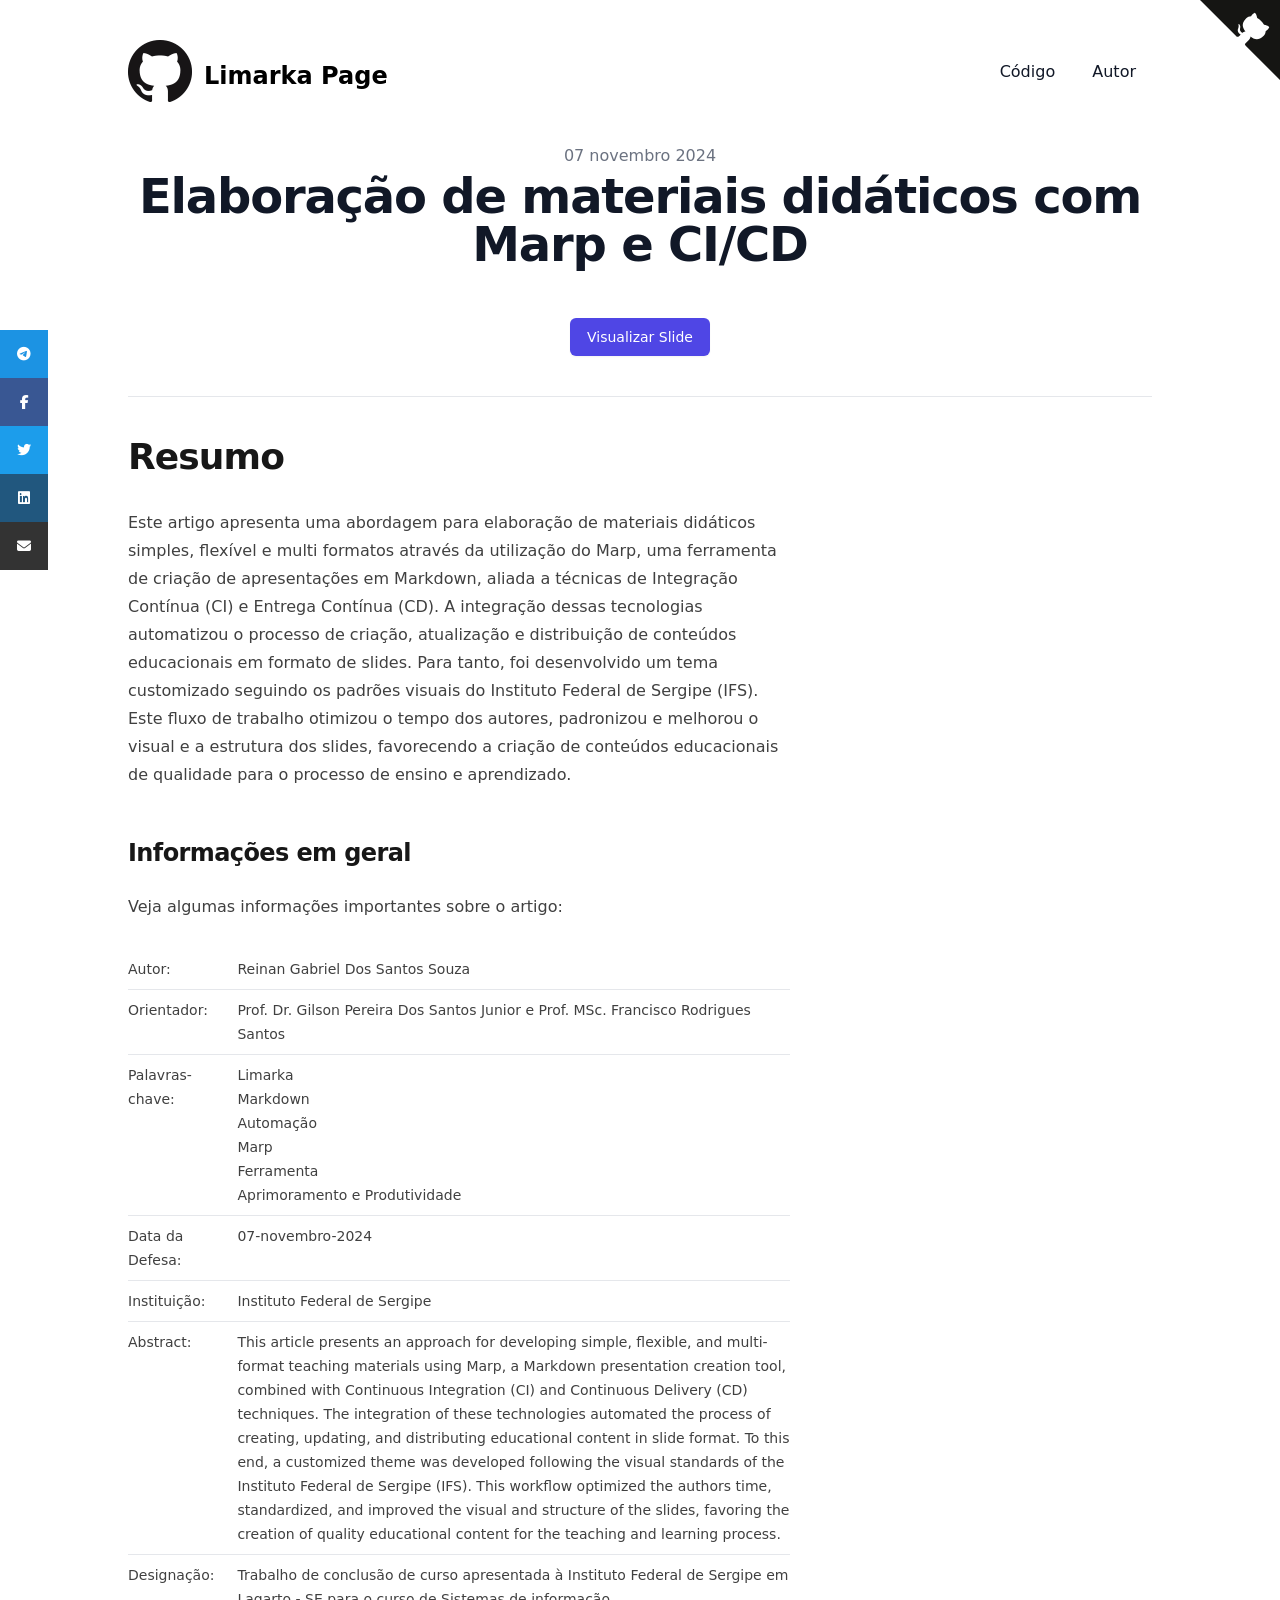
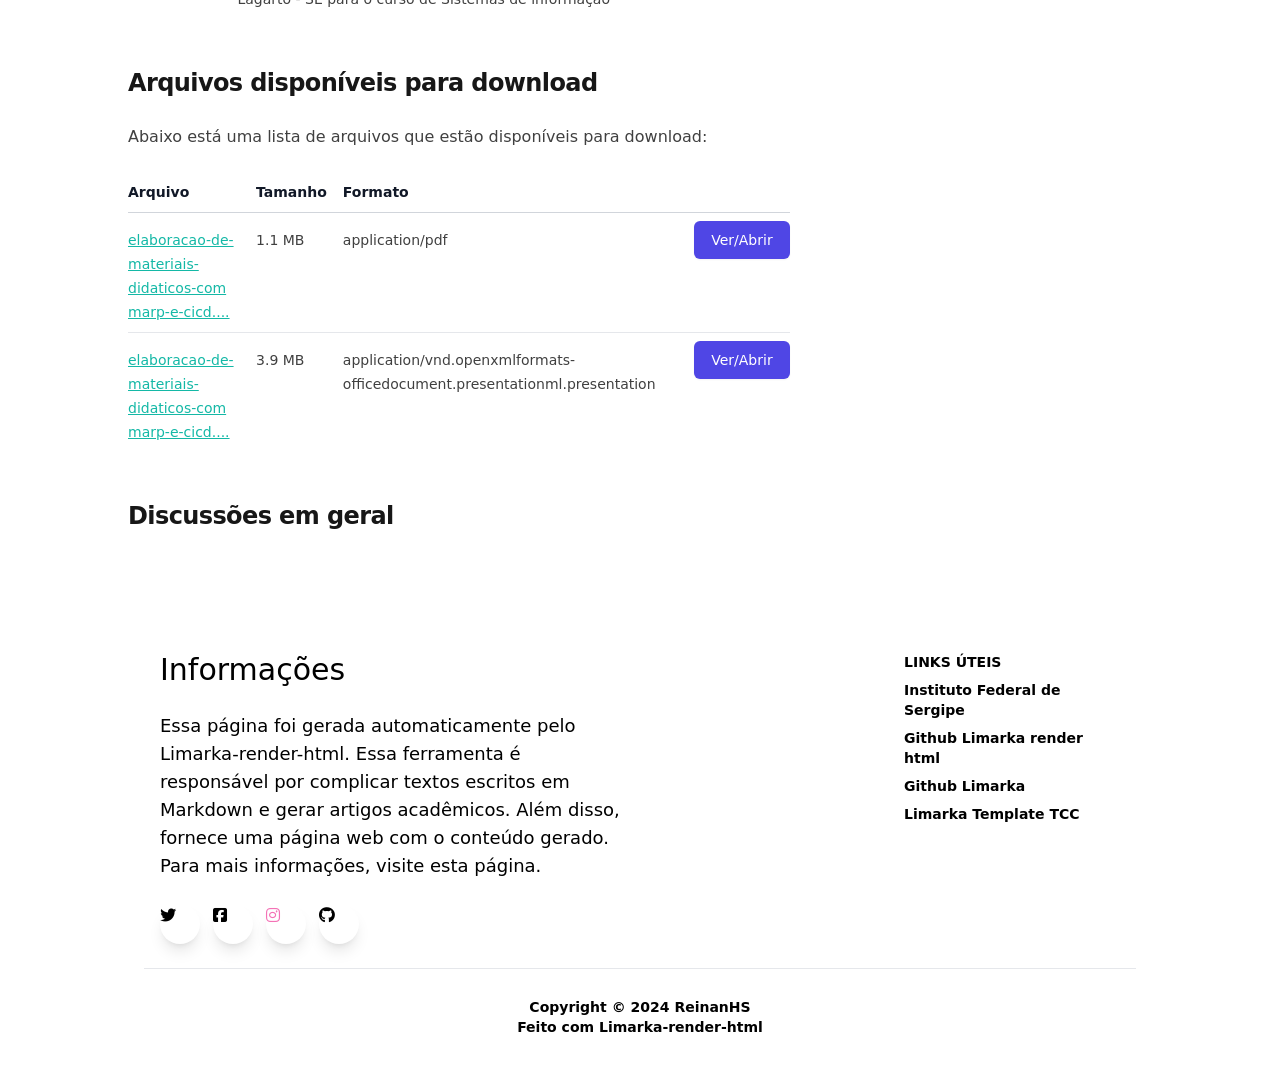
==== commit 21bc08af: "Deploying to gh-pages from @ ReinanHS/marp-erbase-presentation@8c847727aeb0a0b8f463797052b567ea47010" ====
--- a/index.html
+++ b/index.html
@@ -4,48 +4,48 @@
     <meta charset="utf-8">
     <meta name="viewport" content="width=device-width, initial-scale=1">
     <link rel="canonical" href="https://ReinanHS.github.io/marp-erbase-presentation/">
-    <meta name="description" content="O Arquivo /var/www/html/listeners/helper/../../source/_pages/resumo.md não existe">
+    <meta name="description" content="Este artigo apresenta uma abordagem para elaboração de materiais didáticos simples, flexível e multi formatos...">
     <meta name="Generator" content="limarka-render-html " />
-    <title>Título do trabalho</title>
+    <title>Elaboração de materiais didáticos com Marp e CI/CD</title>
 
     <link rel="apple-touch-icon" sizes="180x180" href="https://ReinanHS.github.io/marp-erbase-presentation/assets/favicon/apple-touch-icon.png">
     <link rel="icon" type="image/png" sizes="32x32" href="https://ReinanHS.github.io/marp-erbase-presentation/assets/favicon/favicon-32x32.png">
     <link rel="icon" type="image/png" sizes="16x16" href="https://ReinanHS.github.io/marp-erbase-presentation/assets/favicon/favicon-16x16.png">
     <link rel="manifest" href="https://ReinanHS.github.io/marp-erbase-presentation/assets/favicon/site.webmanifest">
 
-    <meta property="og:title" content="Título do trabalho" />
+    <meta property="og:title" content="Elaboração de materiais didáticos com Marp e CI/CD" />
     <meta property="og:type" content="dspace:page" />
     <meta property="og:url" content="https://ReinanHS.github.io/marp-erbase-presentation/" />
     <meta property="og:image" content="" />
 
     <meta name="twitter:card" content="summary" />
     <meta name="twitter:url" content="https://ReinanHS.github.io/marp-erbase-presentation/" />
-    <meta name="twitter:title" content="Título do trabalho" />
-    <meta name="twitter:description" content="O Arquivo /var/www/html/listeners/helper/../../source/_pages/resumo.md não existe"/>
-
-    <meta itemprop="name" content="Título do trabalho" />
-    <meta itemprop="description" content="O Arquivo /var/www/html/listeners/helper/../../source/_pages/resumo.md não existe" />
+    <meta name="twitter:title" content="Elaboração de materiais didáticos com Marp e CI/CD" />
+    <meta name="twitter:description" content="Este artigo apresenta uma abordagem para elaboração de materiais didáticos simples, flexível e multi formatos..."/>
+
+    <meta itemprop="name" content="Elaboração de materiais didáticos com Marp e CI/CD" />
+    <meta itemprop="description" content="Este artigo apresenta uma abordagem para elaboração de materiais didáticos simples, flexível e multi formatos..." />
     <meta http-equiv="X-UA-Compatible" content="IE=Edge" />
 
-    <meta property="article:published_time" content="2024-09-06T00:35:50-03:00" />
-    <meta property="article:modified_time" content="2024-10-31T02:04:33+00:00" />
+    <meta property="article:published_time" content="2024-11-07T00:35:50-03:00" />
+    <meta property="article:modified_time" content="2024-10-31T21:29:39+00:00" />
 
     <link rel="schema.DCTERMS" href="https://purl.org/dc/terms/" />
 <link rel="schema.DC" href="https://purl.org/dc/elements/1.1/" />
 
-<meta name="DC.creator" content="Nome do autor" />
-<meta name="DC.contributor" content="Universidade/Faculdade do Brasil" xml:lang="pt_BR" />
-
-            <meta name="DC.contributor" content="Prof. Nome Do Coorientador" />
-                <meta name="DC.contributor" content="Prof. Dr. Nome Do Orientador" />
+<meta name="DC.creator" content="Reinan Gabriel Dos Santos Souza" />
+<meta name="DC.contributor" content="Instituto Federal de Sergipe" xml:lang="pt_BR" />
+
+            <meta name="DC.contributor" content="Prof. MSc. Francisco Rodrigues Santos" />
+                <meta name="DC.contributor" content="Prof. Dr. Gilson Pereira Dos Santos Junior" />
     
 
 <meta name="DC.identifier" content="https://ReinanHS.github.io/marp-erbase-presentation/" scheme="DCTERMS.URI" />
-<meta name="DC.description" content="TCC (graduação) - Universidade/Faculdade do Brasil. Programa de Pós-Graduação em XXX. Computação" xml:lang="pt_BR" />
-<meta name="DCTERMS.abstract" content="O Arquivo /var/www/html/listeners/helper/../../source/_pages/abstract.md não existe" xml:lang="pt_BR" />
+<meta name="DC.description" content="TCC (graduação) - Instituto Federal de Sergipe. Programa de Pós-Graduação em 2024. Computação" xml:lang="pt_BR" />
+<meta name="DCTERMS.abstract" content="This article presents an approach for developing simple, flexible, and multi-format teaching materials using Marp, a Markdown presentation creation tool, combined with Continuous Integration (CI) and Continuous Delivery (CD) techniques. The integration of these technologies automated the process of creating, updating, and distributing educational content in slide format. To this end, a customized theme was developed following the visual standards of the Instituto Federal de Sergipe (IFS). This workflow optimized the authors time, standardized, and improved the visual and structure of the slides, favoring the creation of quality educational content for the teaching and learning process." xml:lang="pt_BR" />
 <meta name="DCTERMS.extent" content="46" xml:lang="pt_BR" />
 <meta name="DC.language" content="pt_BR" xml:lang="pt_BR" scheme="DCTERMS.RFC1766" />
-<meta name="DC.publisher" content="Cidade - UF" xml:lang="pt_BR" />
+<meta name="DC.publisher" content="Lagarto - SE" xml:lang="pt_BR" />
 <meta name="DC.rights" content="Open Access" />
 
             <meta name="DC.subject" content="Limarka" xml:lang="pt_BR" />
@@ -55,7 +55,7 @@
             <meta name="DC.subject" content="Ferramenta" xml:lang="pt_BR" />
             <meta name="DC.subject" content="Aprimoramento e Produtividade" xml:lang="pt_BR" />
     
-<meta name="DC.title" content="Título do trabalho" xml:lang="pt_BR" />
+<meta name="DC.title" content="Elaboração de materiais didáticos com Marp e CI/CD" xml:lang="pt_BR" />
 <meta name="DC.type" content="TCCgrad" xml:lang="pt_BR" />
 
     <link rel="stylesheet" href="https://cdnjs.cloudflare.com/ajax/libs/font-awesome/6.2.0/css/all.min.css" integrity="sha512-xh6O/CkQoPOWDdYTDqeRdPCVd1SpvCA9XXcUnZS2FmJNp1coAFzvtCN9BmamE+4aHK8yyUHUSCcJHgXloTyT2A==" crossorigin="anonymous" referrerpolicy="no-referrer" />
@@ -65,7 +65,7 @@
     <body class="bg-white text-black antialiased dark:bg-gray-900 dark:text-white">
         <ul id="floating-share-buttons">
     <li>
-        <a href="https://telegram.me/share/url?url=https://ReinanHS.github.io/marp-erbase-presentation/&text=Recomenda%C3%A7%C3%A3o+de+leitura%3A+T%C3%ADtulo+do+trabalho"
+        <a href="https://telegram.me/share/url?url=https://ReinanHS.github.io/marp-erbase-presentation/&text=Recomenda%C3%A7%C3%A3o+de+leitura%3A+Elabora%C3%A7%C3%A3o+de+materiais+did%C3%A1ticos+com+Marp+e+CI%2FCD"
            class="share-telegram">
             <i class="fa-brands fa-telegram"></i>
         </a>
@@ -77,25 +77,25 @@
         </a>
     </li>
     <li>
-        <a href="https://twitter.com/share?url=https://ReinanHS.github.io/marp-erbase-presentation/&text=Recomenda%C3%A7%C3%A3o+de+leitura%3A+T%C3%ADtulo+do+trabalho"
+        <a href="https://twitter.com/share?url=https://ReinanHS.github.io/marp-erbase-presentation/&text=Recomenda%C3%A7%C3%A3o+de+leitura%3A+Elabora%C3%A7%C3%A3o+de+materiais+did%C3%A1ticos+com+Marp+e+CI%2FCD"
            class="share-twitter">
             <i class="fa-brands fa-twitter"></i>
         </a>
     </li>
     <li>
-        <a href="https://www.linkedin.com/shareArticle?url=https://ReinanHS.github.io/marp-erbase-presentation/&title=T%C3%ADtulo+do+trabalho&summary=O+Arquivo+%2Fvar%2Fwww%2Fhtml%2Flisteners%2Fhelper%2F..%2F..%2Fsource%2F_pages%2Fresumo.md+n%C3%A3o+existe&source=https://ReinanHS.github.io/marp-erbase-presentation/"
+        <a href="https://www.linkedin.com/shareArticle?url=https://ReinanHS.github.io/marp-erbase-presentation/&title=Elabora%C3%A7%C3%A3o+de+materiais+did%C3%A1ticos+com+Marp+e+CI%2FCD&summary=Este+artigo+apresenta+uma+abordagem+para+elabora%C3%A7%C3%A3o+de+materiais+did%C3%A1ticos+simples%2C+flex%C3%ADvel+e+multi+formatos...&source=https://ReinanHS.github.io/marp-erbase-presentation/"
            class="share-linkedin">
             <i class="fa-brands fa-linkedin"></i>
         </a>
     </li>
     <li>
-        <a href="https://api.whatsapp.com/send?text=Recomenda%C3%A7%C3%A3o+de+leitura%3A+T%C3%ADtulo+do+trabalho.+Link%3A+https%3A%2F%2FReinanHS.github.io%2Fmarp-erbase-presentation%2F"
+        <a href="https://api.whatsapp.com/send?text=Recomenda%C3%A7%C3%A3o+de+leitura%3A+Elabora%C3%A7%C3%A3o+de+materiais+did%C3%A1ticos+com+Marp+e+CI%2FCD.+Link%3A+https%3A%2F%2FReinanHS.github.io%2Fmarp-erbase-presentation%2F"
            class="share-whatsapp">
             <i class="fa-brands fa-whatsapp"></i>
         </a>
     </li>
     <li>
-        <a href="mailto:?subject=Recomenda%C3%A7%C3%A3o+de+leitura%3A+T%C3%ADtulo+do+trabalho&body=O Arquivo /var/www/html/listeners/helper/../../source/_pages/resumo.md não existe"
+        <a href="mailto:?subject=Recomenda%C3%A7%C3%A3o+de+leitura%3A+Elabora%C3%A7%C3%A3o+de+materiais+did%C3%A1ticos+com+Marp+e+CI%2FCD&body=Este artigo apresenta uma abordagem para elaboração de materiais didáticos simples, flexível e multi formatos..."
            class="share-mail">
             <i class="fa-solid fa-envelope"></i>
         </a>
@@ -187,19 +187,19 @@
                 <div>
                     <dt class="sr-only">Publicado em</dt>
                     <dd class="text-base font-medium leading-6 text-gray-500 dark:text-gray-400">
-                        <time datetime="2024-09-06T00:35:50-03:00">
-                            06 setembro 2024
+                        <time datetime="2024-11-07T00:35:50-03:00">
+                            07 novembro 2024
                         </time>
                     </dd>
                 </div>
             </dl>
             <div>
                 <h1 class="text-3xl font-extrabold leading-9 tracking-tight text-gray-900 dark:text-gray-100 sm:text-4xl sm:leading-10 md:text-5xl md:leading-14">
-                    Título do trabalho
+                    Elaboração de materiais didáticos com Marp e CI/CD
                 </h1>
             </div>
             <div class="mt-5" style="margin-top: 50px">
-                                                        <button onclick="location.href = 'https://reinanhs.github.io/marp-erbase-presentation/slide';"
+                                                        <button onclick="location.href = 'https://ReinanHS.github.io/marp-erbase-presentation/assets/files/elaboracao-de-materiais-didaticos-com marp-e-cicd.pdf';"
                             class="inline-flex justify-center rounded-md border border-transparent bg-indigo-600 py-2 px-4 text-sm font-medium text-white shadow-sm hover:bg-indigo-700 focus:outline-none focus:ring-2 focus:ring-indigo-500 focus:ring-offset-2">
                         Visualizar Slide
                     </button>
@@ -209,6 +209,9 @@
     <div class="divide-y divide-gray-200 pb-8 dark:divide-gray-700 xl:divide-y-0" style="grid-template-rows: auto 1fr;">
         <div class="divide-y divide-gray-200 dark:divide-gray-700 xl:col-span-3 xl:row-span-2 xl:pb-0">
             <div class="prose max-w-none pt-10 pb-8 dark:prose-dark">
+                                    <h1>Resumo</h1>
+
+<p>Este artigo apresenta uma abordagem para elaboração de materiais didáticos simples, flexível e multi formatos através da utilização do Marp, uma ferramenta de criação de apresentações em Markdown, aliada a técnicas de Integração Contínua (CI) e Entrega Contínua (CD). A integração dessas tecnologias automatizou o processo de criação, atualização e distribuição de conteúdos educacionais em formato de slides. Para tanto, foi desenvolvido um tema customizado seguindo os padrões visuais do Instituto Federal de Sergipe (IFS). Este fluxo de trabalho otimizou o tempo dos autores, padronizou e melhorou o visual e a estrutura dos slides, favorecendo a criação de conteúdos educacionais de qualidade para o processo de ensino e aprendizado.</p>
                                 <h2 id="overview">
                     <a href="#overview" aria-hidden="true" tabindex="-1"><span class="icon icon-link"></span></a>
                     Informações em geral
@@ -219,14 +222,14 @@
         <tr>
             <td class="metadataFieldLabel">Autor:&nbsp;</td>
             <td class="metadataFieldValue">
-                Nome do autor
+                Reinan Gabriel Dos Santos Souza
             </td>
         </tr>
         <tr>
             <td class="metadataFieldLabel">Orientador:&nbsp;</td>
             <td class="metadataFieldValue">
-                Prof. Dr. Nome Do Orientador
-                                    e Prof. Nome Do Coorientador
+                Prof. Dr. Gilson Pereira Dos Santos Junior
+                                    e Prof. MSc. Francisco Rodrigues Santos
                             </td>
         </tr>
         <tr>
@@ -243,25 +246,25 @@
         <tr>
             <td class="metadataFieldLabel">Data da Defesa:&nbsp;</td>
             <td class="metadataFieldValue">
-                06-setembro-2024
+                07-novembro-2024
             </td>
         </tr>
         <tr>
             <td class="metadataFieldLabel">Instituição:&nbsp;</td>
             <td class="metadataFieldValue">
-                Universidade/Faculdade do Brasil
+                Instituto Federal de Sergipe
             </td>
         </tr>
         <tr>
             <td class="metadataFieldLabel">Abstract:&nbsp;</td>
             <td class="metadataFieldValue">
-                O Arquivo /var/www/html/listeners/helper/../../source/_pages/abstract.md não existe
+                This article presents an approach for developing simple, flexible, and multi-format teaching materials using Marp, a Markdown presentation creation tool, combined with Continuous Integration (CI) and Continuous Delivery (CD) techniques. The integration of these technologies automated the process of creating, updating, and distributing educational content in slide format. To this end, a customized theme was developed following the visual standards of the Instituto Federal de Sergipe (IFS). This workflow optimized the authors time, standardized, and improved the visual and structure of the slides, favoring the creation of quality educational content for the teaching and learning process.
             </td>
         </tr>
         <tr>
             <td class="metadataFieldLabel">Designação:&nbsp;</td>
             <td class="metadataFieldValue">
-                Trabalho de conclusão de curso apresentada à Universidade/Faculdade do Brasil em Cidade - UF para o curso de Meu-curso
+                Trabalho de conclusão de curso apresentada à Instituto Federal de Sergipe em Lagarto - SE para o curso de Sistemas de informação
             </td>
         </tr>
     </tbody>
@@ -283,15 +286,15 @@
                     <tbody>
                                             <tr>
                             <td>
-                                <a href="https://ReinanHS.github.io/marp-erbase-presentation/assets/files/xxx-slide.pdf">
-                                    xxx-slide.pdf
+                                <a href="https://ReinanHS.github.io/marp-erbase-presentation/assets/files/elaboracao-de-materiais-didaticos-com marp-e-cicd.pdf">
+                                    elaboracao-de-materiais-didaticos-com marp-e-cicd....
                                 </a>
                             </td>
                             <td>1.1 MB</td>
                             <td>application/pdf</td>
                             <td>
                                 <button
-                                        onclick="location.href = 'https://reinanhs.github.io/marp-erbase-presentation/slide';"
+                                        onclick="location.href = 'https://ReinanHS.github.io/marp-erbase-presentation/assets/files/elaboracao-de-materiais-didaticos-com marp-e-cicd.pdf';"
                                         type="submit"
                                         class="inline-flex justify-center rounded-md border border-transparent bg-indigo-600 py-2 px-4 text-sm font-medium text-white shadow-sm hover:bg-indigo-700 focus:outline-none focus:ring-2 focus:ring-indigo-500 focus:ring-offset-2">
                                     Ver/Abrir
@@ -300,15 +303,15 @@
                         </tr>
                                             <tr>
                             <td>
-                                <a href="https://ReinanHS.github.io/marp-erbase-presentation/assets/files/slide.pptx">
-                                    slide.pptx
+                                <a href="https://ReinanHS.github.io/marp-erbase-presentation/assets/files/elaboracao-de-materiais-didaticos-com marp-e-cicd.pptx">
+                                    elaboracao-de-materiais-didaticos-com marp-e-cicd....
                                 </a>
                             </td>
-                            <td>3.8 MB</td>
+                            <td>3.9 MB</td>
                             <td>application/vnd.openxmlformats-officedocument.presentationml.presentation</td>
                             <td>
                                 <button
-                                        onclick="location.href = 'https://ReinanHS.github.io/marp-erbase-presentation/assets/files/slide.pptx';"
+                                        onclick="location.href = 'https://ReinanHS.github.io/marp-erbase-presentation/assets/files/elaboracao-de-materiais-didaticos-com marp-e-cicd.pptx';"
                                         type="submit"
                                         class="inline-flex justify-center rounded-md border border-transparent bg-indigo-600 py-2 px-4 text-sm font-medium text-white shadow-sm hover:bg-indigo-700 focus:outline-none focus:ring-2 focus:ring-indigo-500 focus:ring-offset-2">
                                     Ver/Abrir
@@ -395,7 +398,7 @@
                             <li>
                                 <a class="text-blueGray-600 hover:text-blueGray-800 font-semibold block pb-2 text-sm"
                                    href="https://www.ifs.edu.br/">
-                                    Universidade/Faculdade do Brasil
+                                    Instituto Federal de Sergipe
                                 </a>
                             </li>
                             <li>
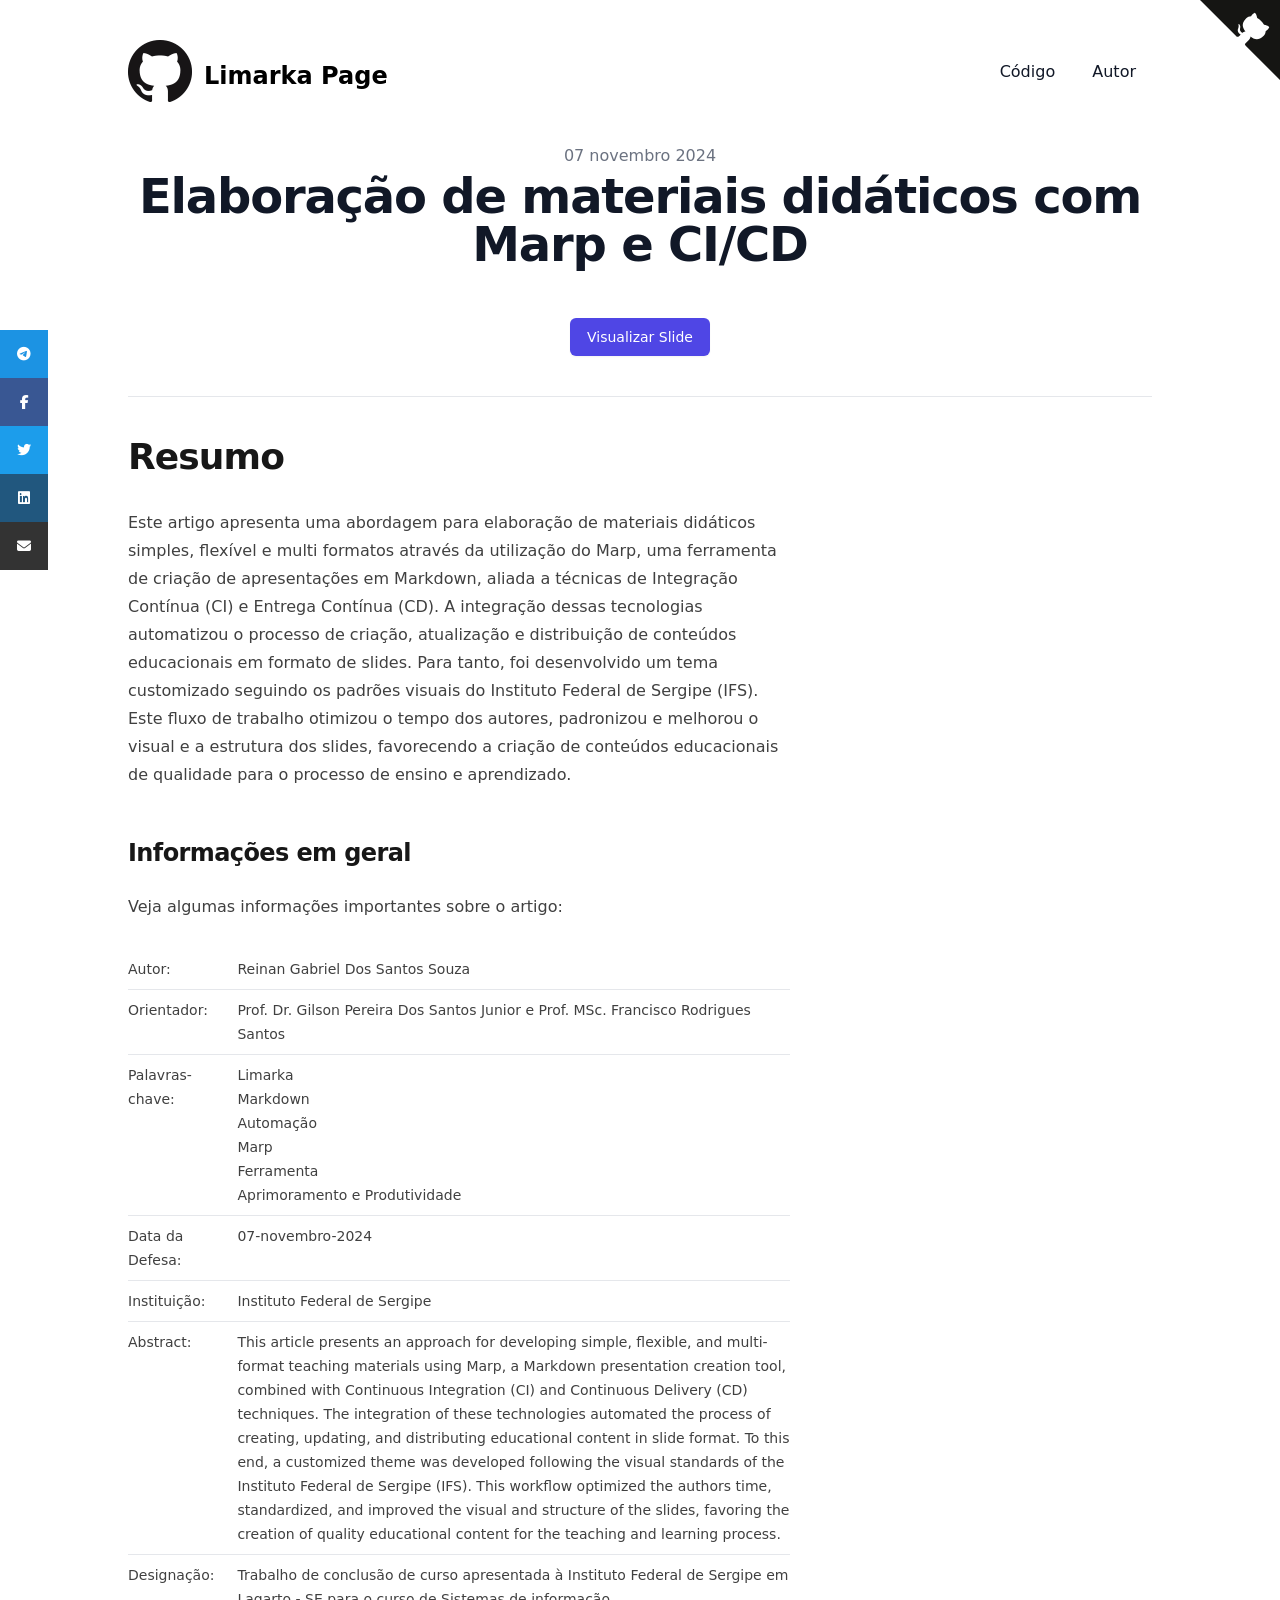
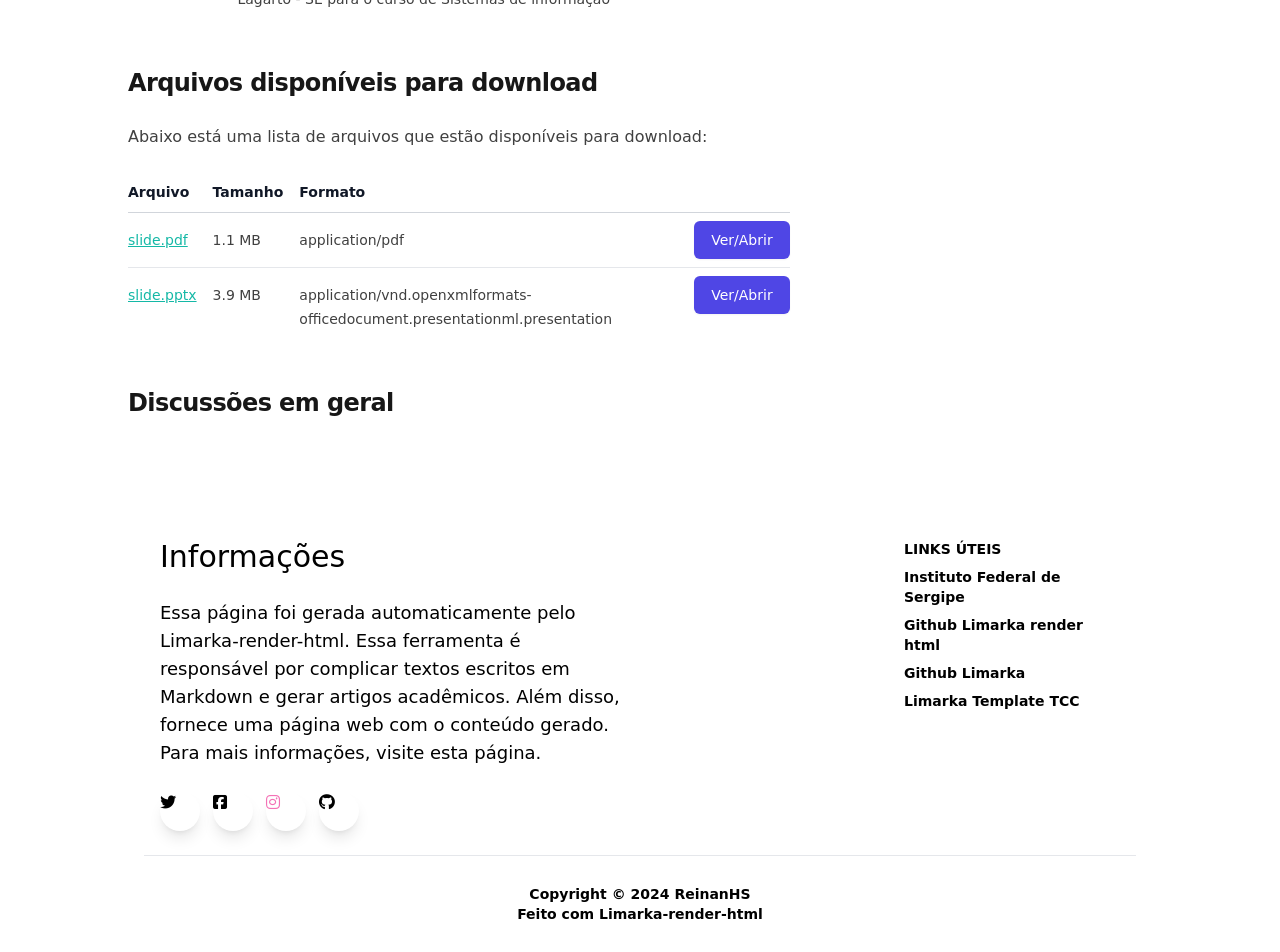
==== commit 7820fea9: "Deploying to gh-pages from @ ReinanHS/marp-erbase-presentation@fe6157e07a325724f716ab18c269c43fa8f9a" ====
--- a/index.html
+++ b/index.html
@@ -28,7 +28,7 @@
     <meta http-equiv="X-UA-Compatible" content="IE=Edge" />
 
     <meta property="article:published_time" content="2024-11-07T00:35:50-03:00" />
-    <meta property="article:modified_time" content="2024-10-31T21:29:39+00:00" />
+    <meta property="article:modified_time" content="2024-10-31T21:34:58+00:00" />
 
     <link rel="schema.DCTERMS" href="https://purl.org/dc/terms/" />
 <link rel="schema.DC" href="https://purl.org/dc/elements/1.1/" />
@@ -199,7 +199,7 @@
                 </h1>
             </div>
             <div class="mt-5" style="margin-top: 50px">
-                                                        <button onclick="location.href = 'https://ReinanHS.github.io/marp-erbase-presentation/assets/files/elaboracao-de-materiais-didaticos-com marp-e-cicd.pdf';"
+                                                        <button onclick="location.href = 'https://reinanhs.github.io/marp-erbase-presentation/slide';"
                             class="inline-flex justify-center rounded-md border border-transparent bg-indigo-600 py-2 px-4 text-sm font-medium text-white shadow-sm hover:bg-indigo-700 focus:outline-none focus:ring-2 focus:ring-indigo-500 focus:ring-offset-2">
                         Visualizar Slide
                     </button>
@@ -286,15 +286,15 @@
                     <tbody>
                                             <tr>
                             <td>
-                                <a href="https://ReinanHS.github.io/marp-erbase-presentation/assets/files/elaboracao-de-materiais-didaticos-com marp-e-cicd.pdf">
-                                    elaboracao-de-materiais-didaticos-com marp-e-cicd....
+                                <a href="https://ReinanHS.github.io/marp-erbase-presentation/assets/files/slide.pdf">
+                                    slide.pdf
                                 </a>
                             </td>
                             <td>1.1 MB</td>
                             <td>application/pdf</td>
                             <td>
                                 <button
-                                        onclick="location.href = 'https://ReinanHS.github.io/marp-erbase-presentation/assets/files/elaboracao-de-materiais-didaticos-com marp-e-cicd.pdf';"
+                                        onclick="location.href = 'https://reinanhs.github.io/marp-erbase-presentation/slide';"
                                         type="submit"
                                         class="inline-flex justify-center rounded-md border border-transparent bg-indigo-600 py-2 px-4 text-sm font-medium text-white shadow-sm hover:bg-indigo-700 focus:outline-none focus:ring-2 focus:ring-indigo-500 focus:ring-offset-2">
                                     Ver/Abrir
@@ -303,15 +303,15 @@
                         </tr>
                                             <tr>
                             <td>
-                                <a href="https://ReinanHS.github.io/marp-erbase-presentation/assets/files/elaboracao-de-materiais-didaticos-com marp-e-cicd.pptx">
-                                    elaboracao-de-materiais-didaticos-com marp-e-cicd....
+                                <a href="https://ReinanHS.github.io/marp-erbase-presentation/assets/files/slide.pptx">
+                                    slide.pptx
                                 </a>
                             </td>
                             <td>3.9 MB</td>
                             <td>application/vnd.openxmlformats-officedocument.presentationml.presentation</td>
                             <td>
                                 <button
-                                        onclick="location.href = 'https://ReinanHS.github.io/marp-erbase-presentation/assets/files/elaboracao-de-materiais-didaticos-com marp-e-cicd.pptx';"
+                                        onclick="location.href = 'https://ReinanHS.github.io/marp-erbase-presentation/assets/files/slide.pptx';"
                                         type="submit"
                                         class="inline-flex justify-center rounded-md border border-transparent bg-indigo-600 py-2 px-4 text-sm font-medium text-white shadow-sm hover:bg-indigo-700 focus:outline-none focus:ring-2 focus:ring-indigo-500 focus:ring-offset-2">
                                     Ver/Abrir
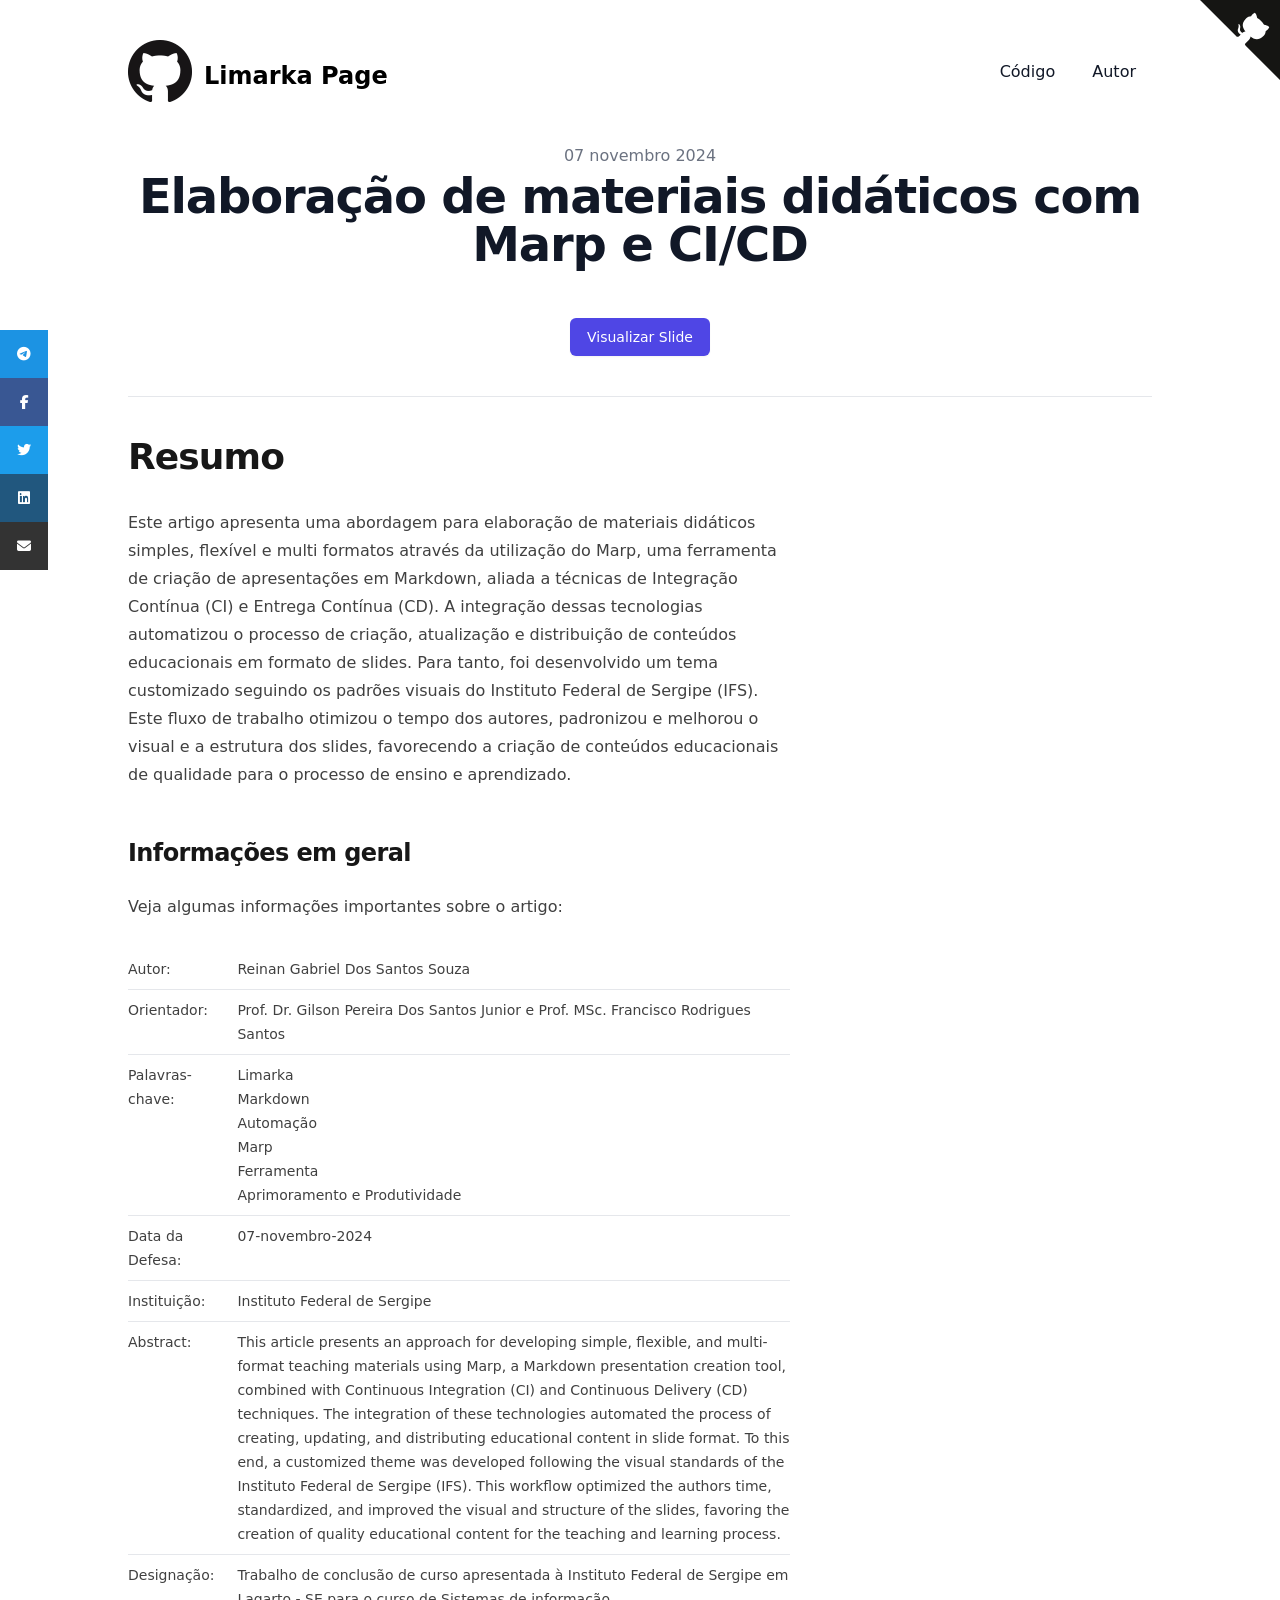
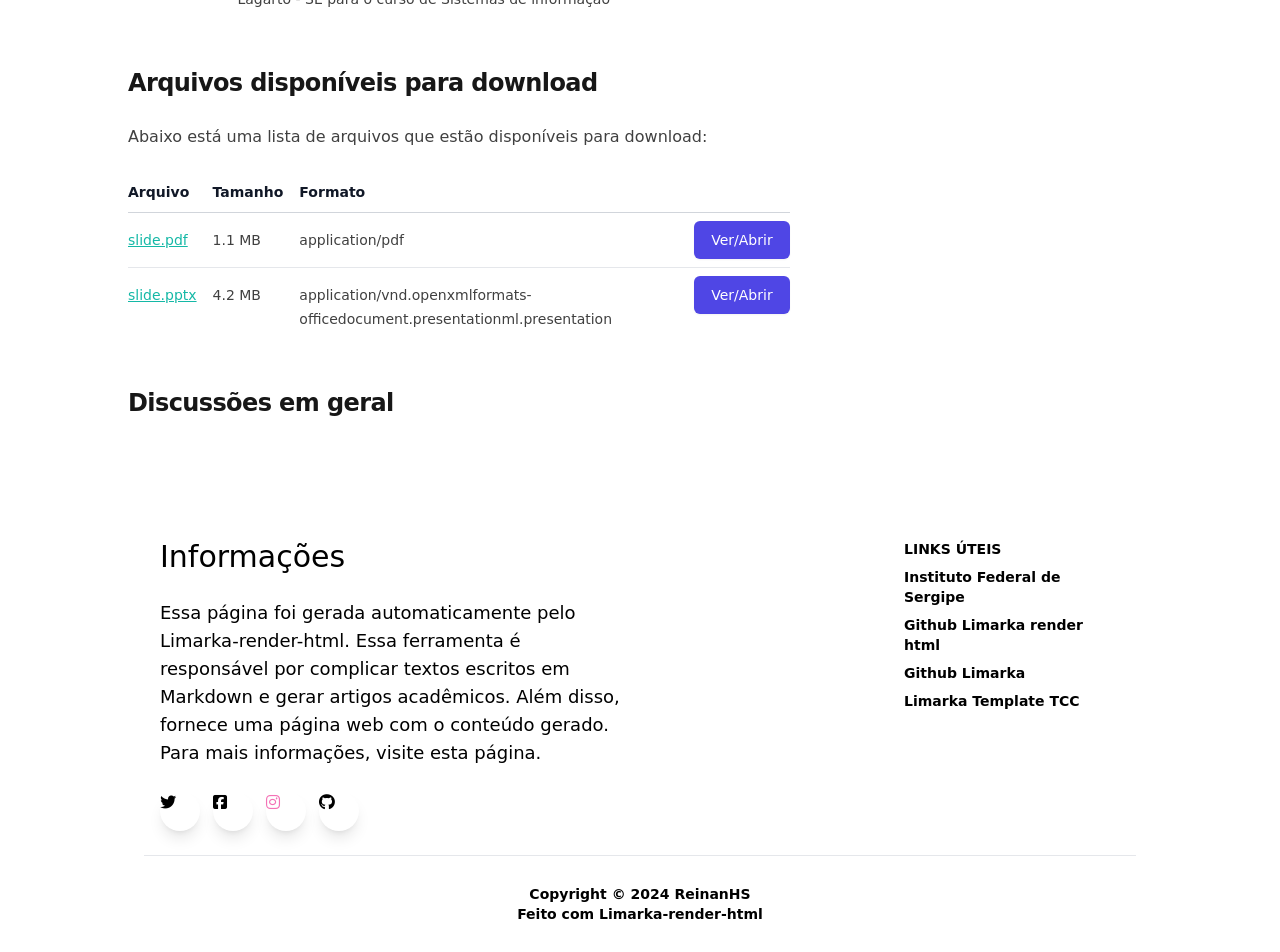
==== commit 780b83ee: "Deploying to gh-pages from @ ReinanHS/marp-erbase-presentation@4a0e1d8e5eeb2819f32a05c9b0314ee9f7ee1" ====
--- a/index.html
+++ b/index.html
@@ -28,7 +28,7 @@
     <meta http-equiv="X-UA-Compatible" content="IE=Edge" />
 
     <meta property="article:published_time" content="2024-11-07T00:35:50-03:00" />
-    <meta property="article:modified_time" content="2024-10-31T21:34:58+00:00" />
+    <meta property="article:modified_time" content="2024-11-05T00:10:42+00:00" />
 
     <link rel="schema.DCTERMS" href="https://purl.org/dc/terms/" />
 <link rel="schema.DC" href="https://purl.org/dc/elements/1.1/" />
@@ -307,7 +307,7 @@
                                     slide.pptx
                                 </a>
                             </td>
-                            <td>3.9 MB</td>
+                            <td>4.2 MB</td>
                             <td>application/vnd.openxmlformats-officedocument.presentationml.presentation</td>
                             <td>
                                 <button
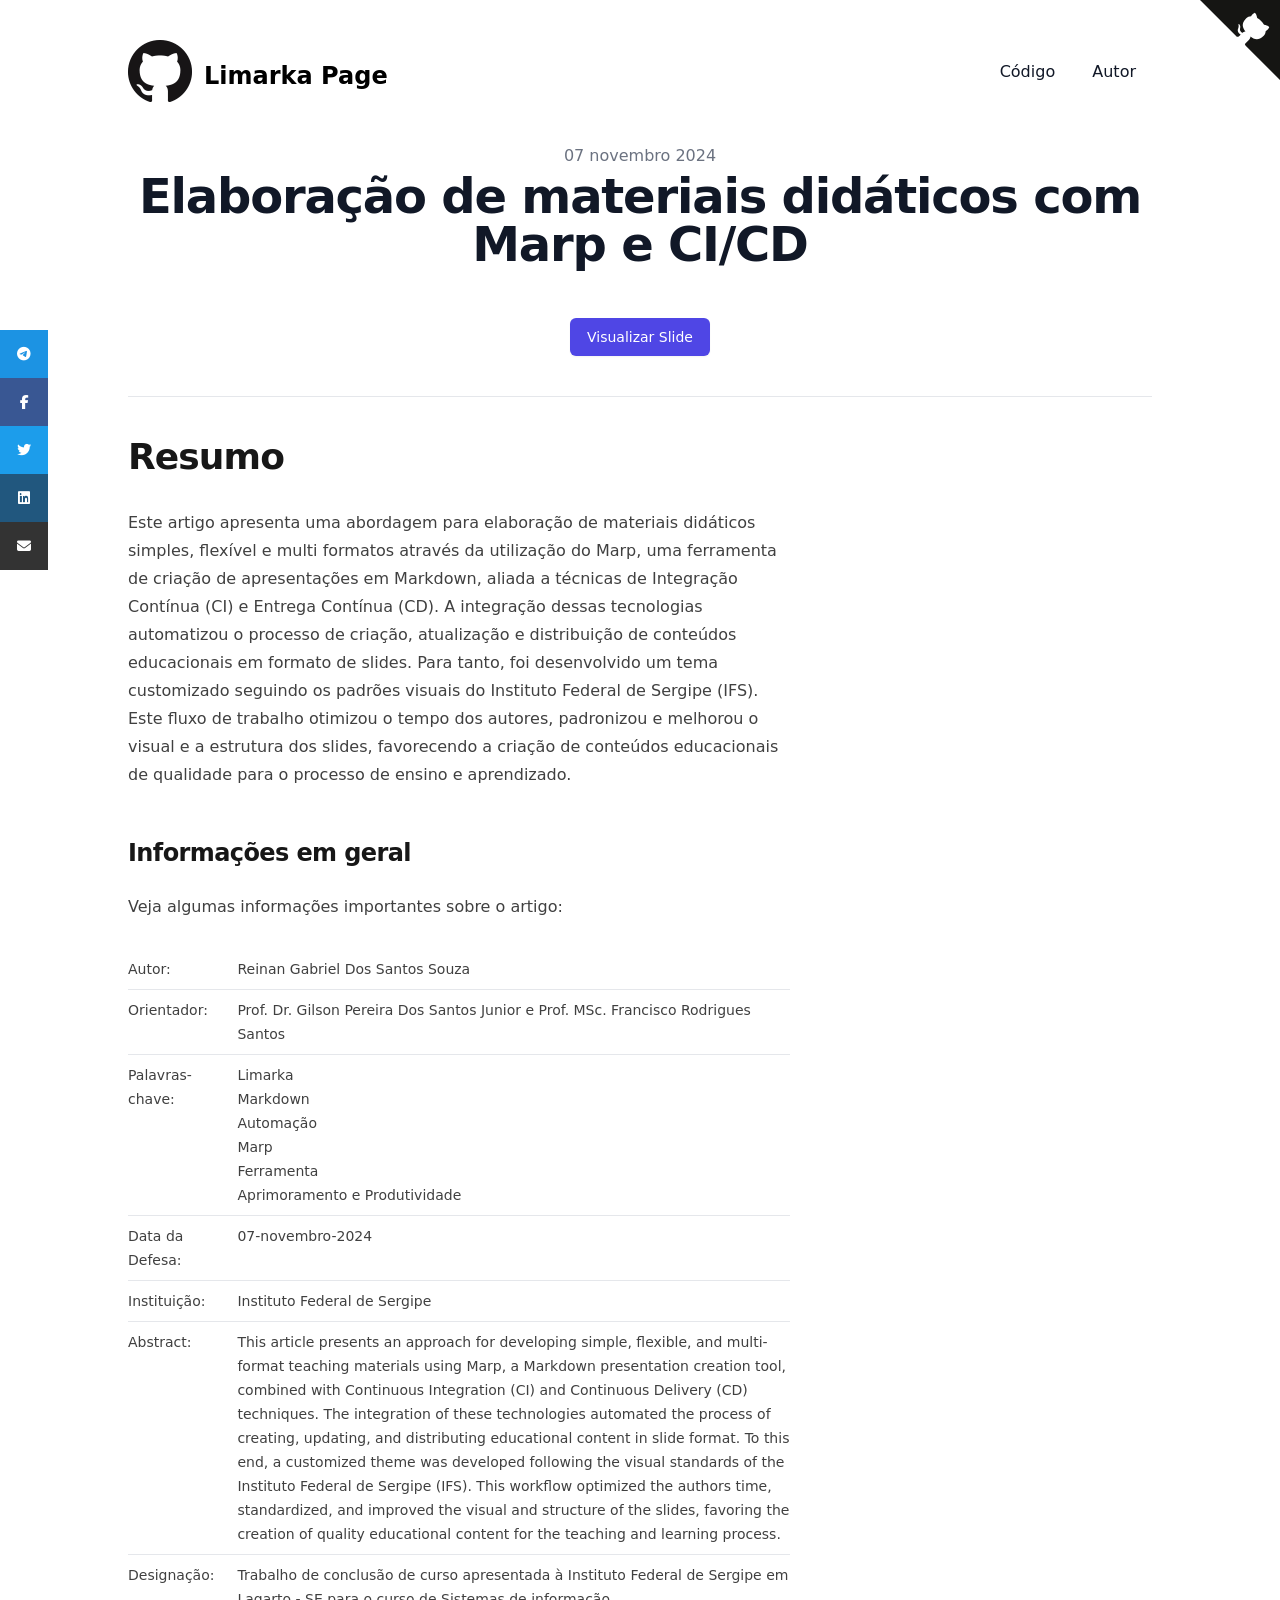
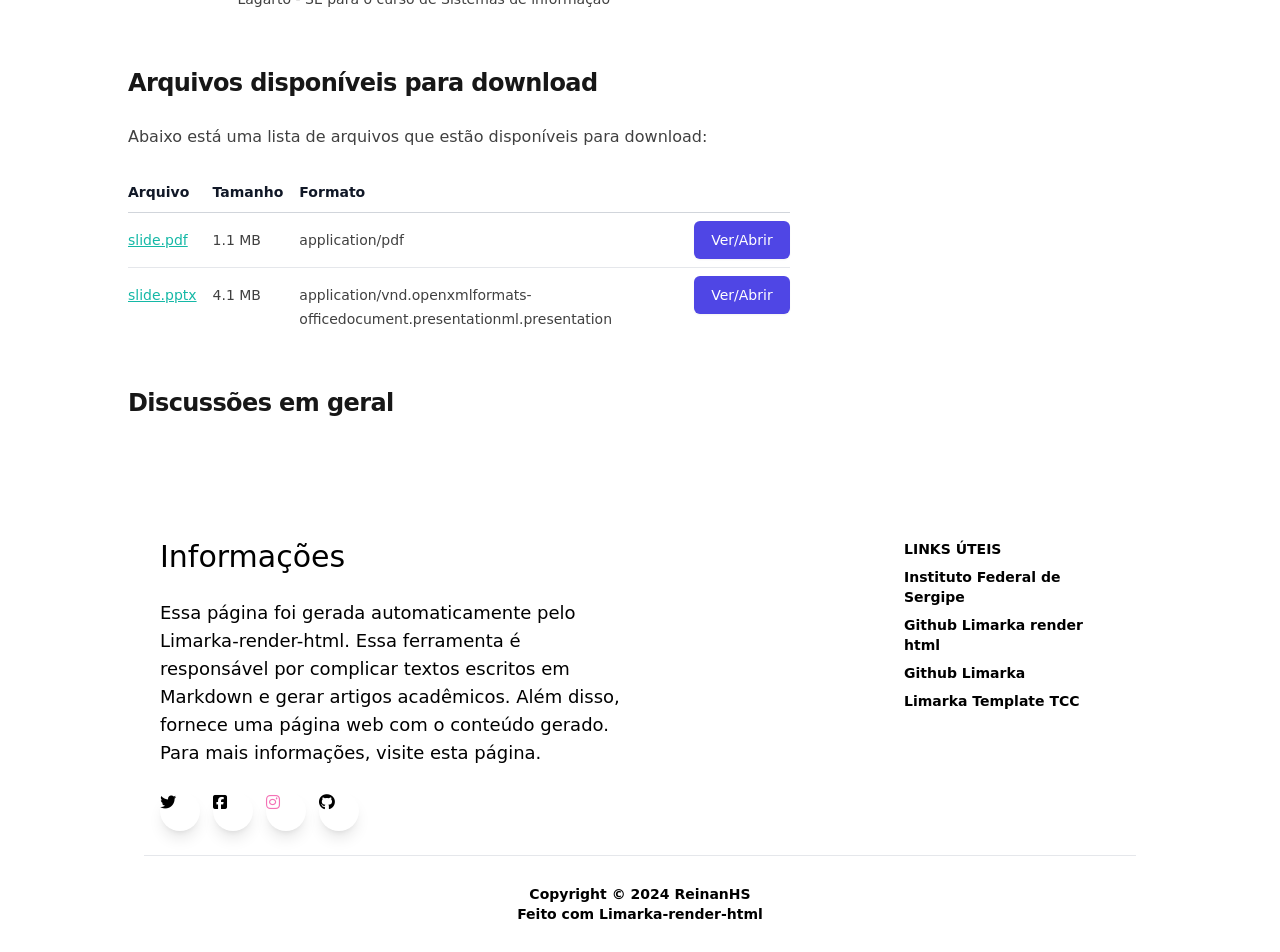
==== commit 24a689a9: "Deploying to gh-pages from @ ReinanHS/marp-erbase-presentation@443f2c4564d8e11ddac2b594147dd0c46bef0" ====
--- a/index.html
+++ b/index.html
@@ -28,7 +28,7 @@
     <meta http-equiv="X-UA-Compatible" content="IE=Edge" />
 
     <meta property="article:published_time" content="2024-11-07T00:35:50-03:00" />
-    <meta property="article:modified_time" content="2024-11-05T00:10:42+00:00" />
+    <meta property="article:modified_time" content="2024-11-05T00:32:53+00:00" />
 
     <link rel="schema.DCTERMS" href="https://purl.org/dc/terms/" />
 <link rel="schema.DC" href="https://purl.org/dc/elements/1.1/" />
@@ -307,7 +307,7 @@
                                     slide.pptx
                                 </a>
                             </td>
-                            <td>4.2 MB</td>
+                            <td>4.1 MB</td>
                             <td>application/vnd.openxmlformats-officedocument.presentationml.presentation</td>
                             <td>
                                 <button
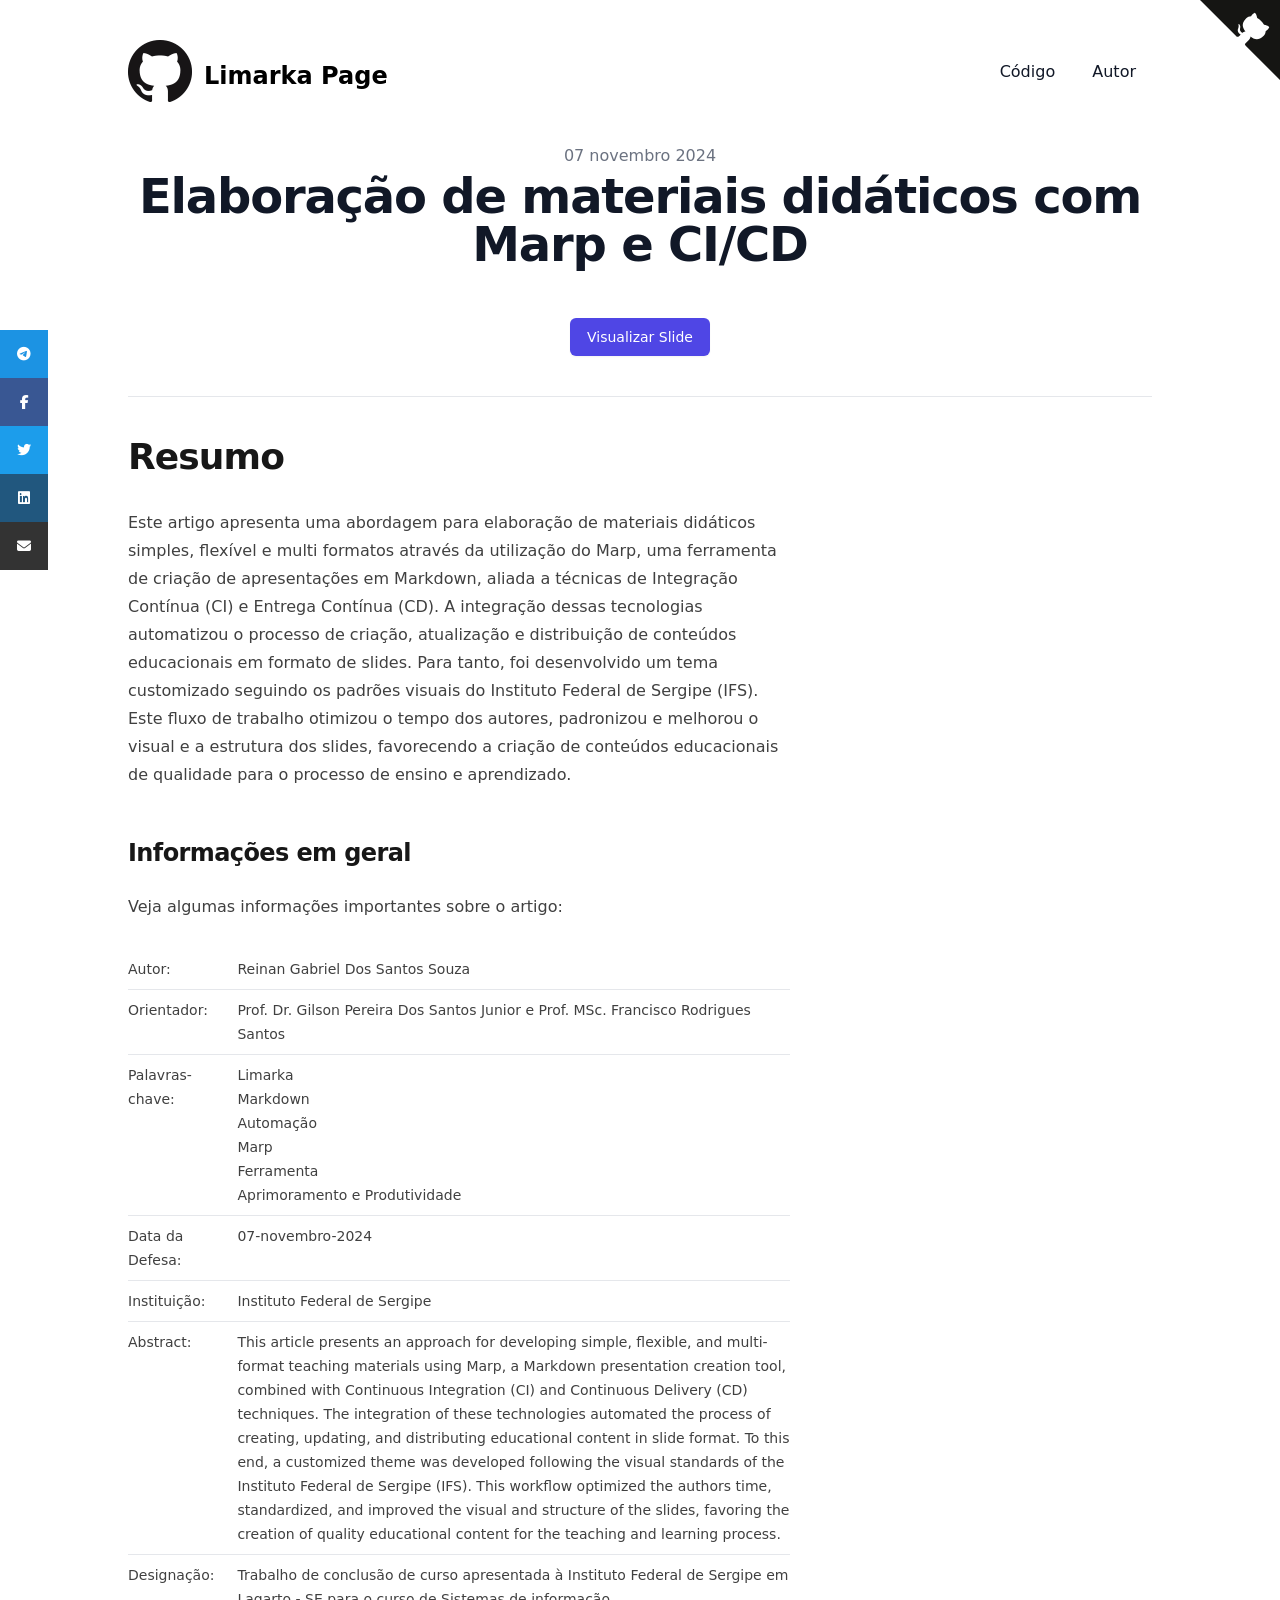
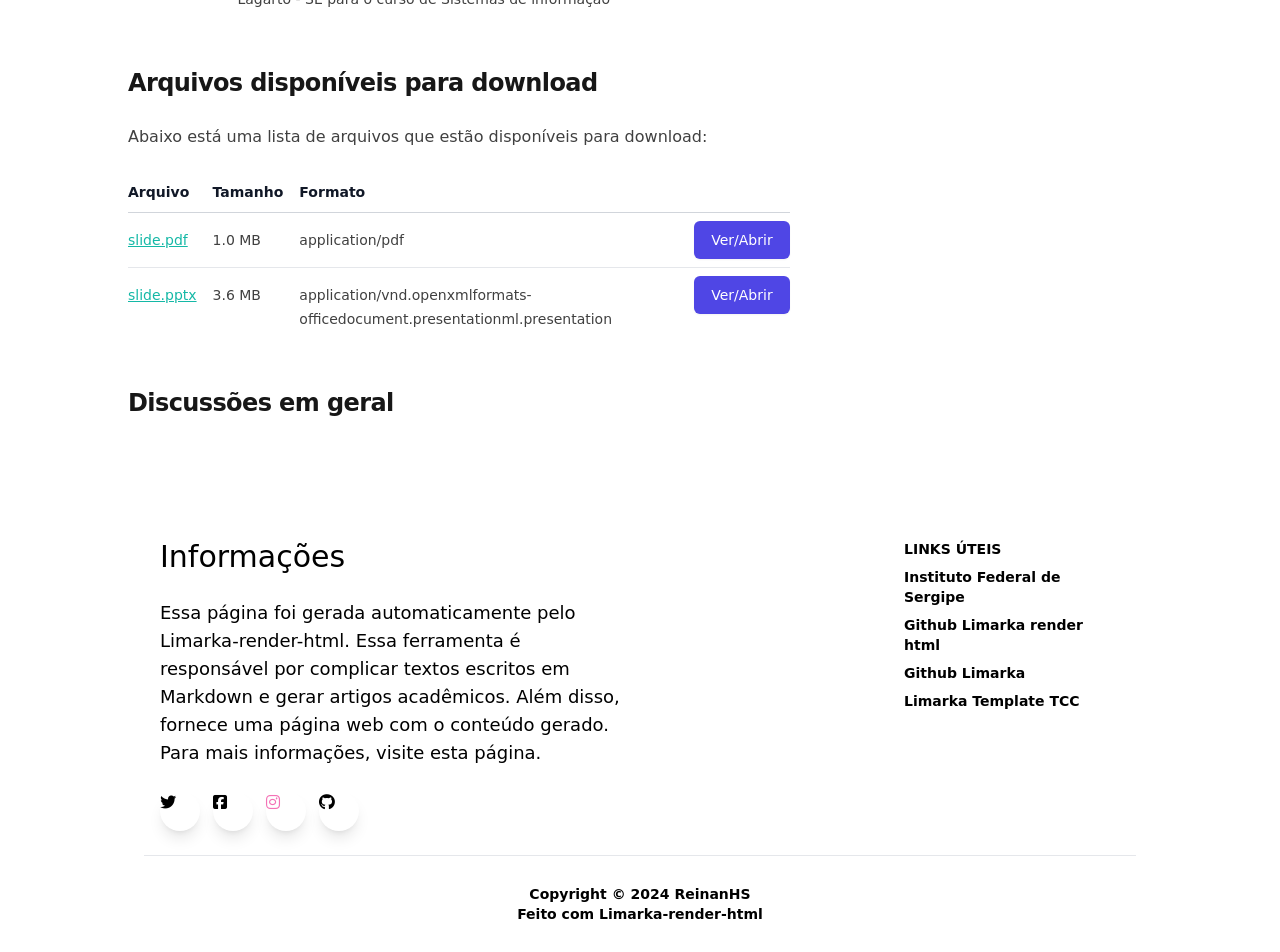
==== commit d588cbfe: "Deploying to gh-pages from @ ReinanHS/marp-erbase-presentation@d31aac4e66e8ad762b7c51050d301dd70a3da" ====
--- a/index.html
+++ b/index.html
@@ -28,7 +28,7 @@
     <meta http-equiv="X-UA-Compatible" content="IE=Edge" />
 
     <meta property="article:published_time" content="2024-11-07T00:35:50-03:00" />
-    <meta property="article:modified_time" content="2024-11-05T00:32:53+00:00" />
+    <meta property="article:modified_time" content="2024-11-05T23:27:14+00:00" />
 
     <link rel="schema.DCTERMS" href="https://purl.org/dc/terms/" />
 <link rel="schema.DC" href="https://purl.org/dc/elements/1.1/" />
@@ -290,7 +290,7 @@
                                     slide.pdf
                                 </a>
                             </td>
-                            <td>1.1 MB</td>
+                            <td>1.0 MB</td>
                             <td>application/pdf</td>
                             <td>
                                 <button
@@ -307,7 +307,7 @@
                                     slide.pptx
                                 </a>
                             </td>
-                            <td>4.1 MB</td>
+                            <td>3.6 MB</td>
                             <td>application/vnd.openxmlformats-officedocument.presentationml.presentation</td>
                             <td>
                                 <button
